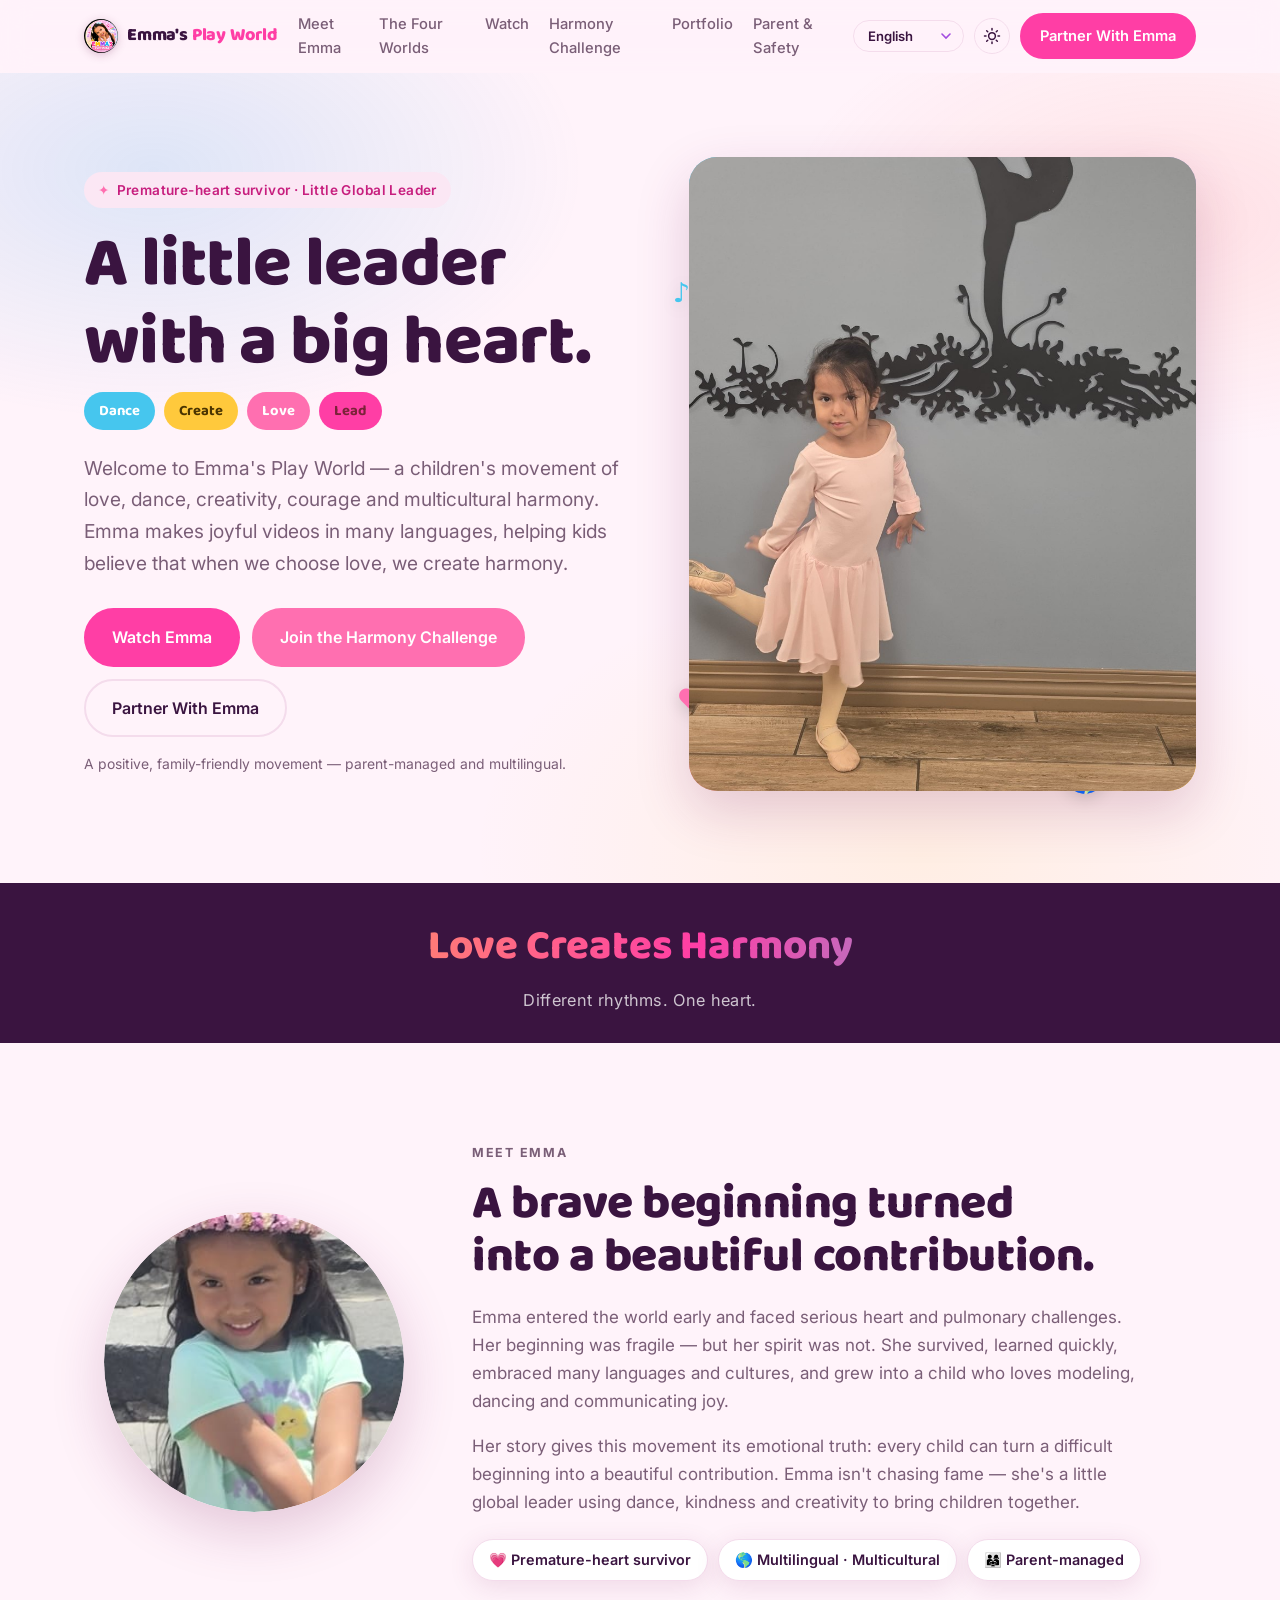
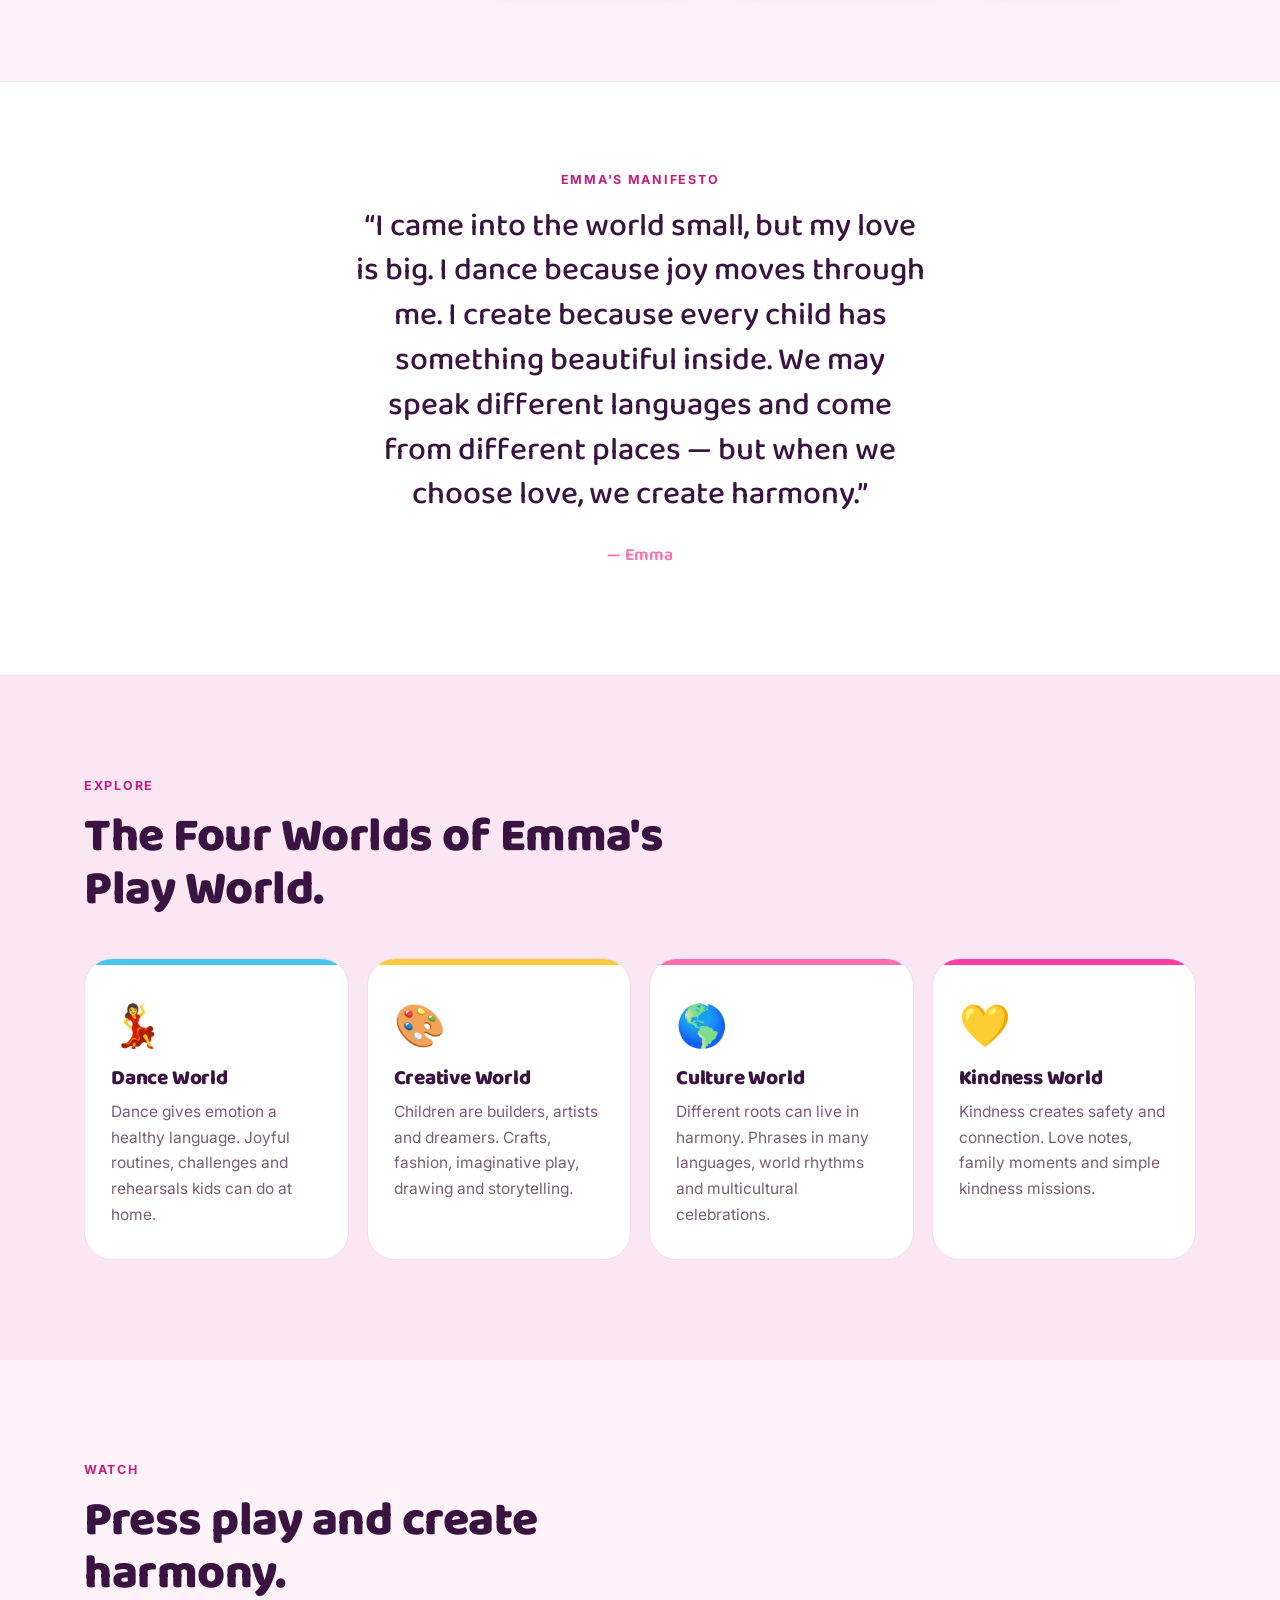
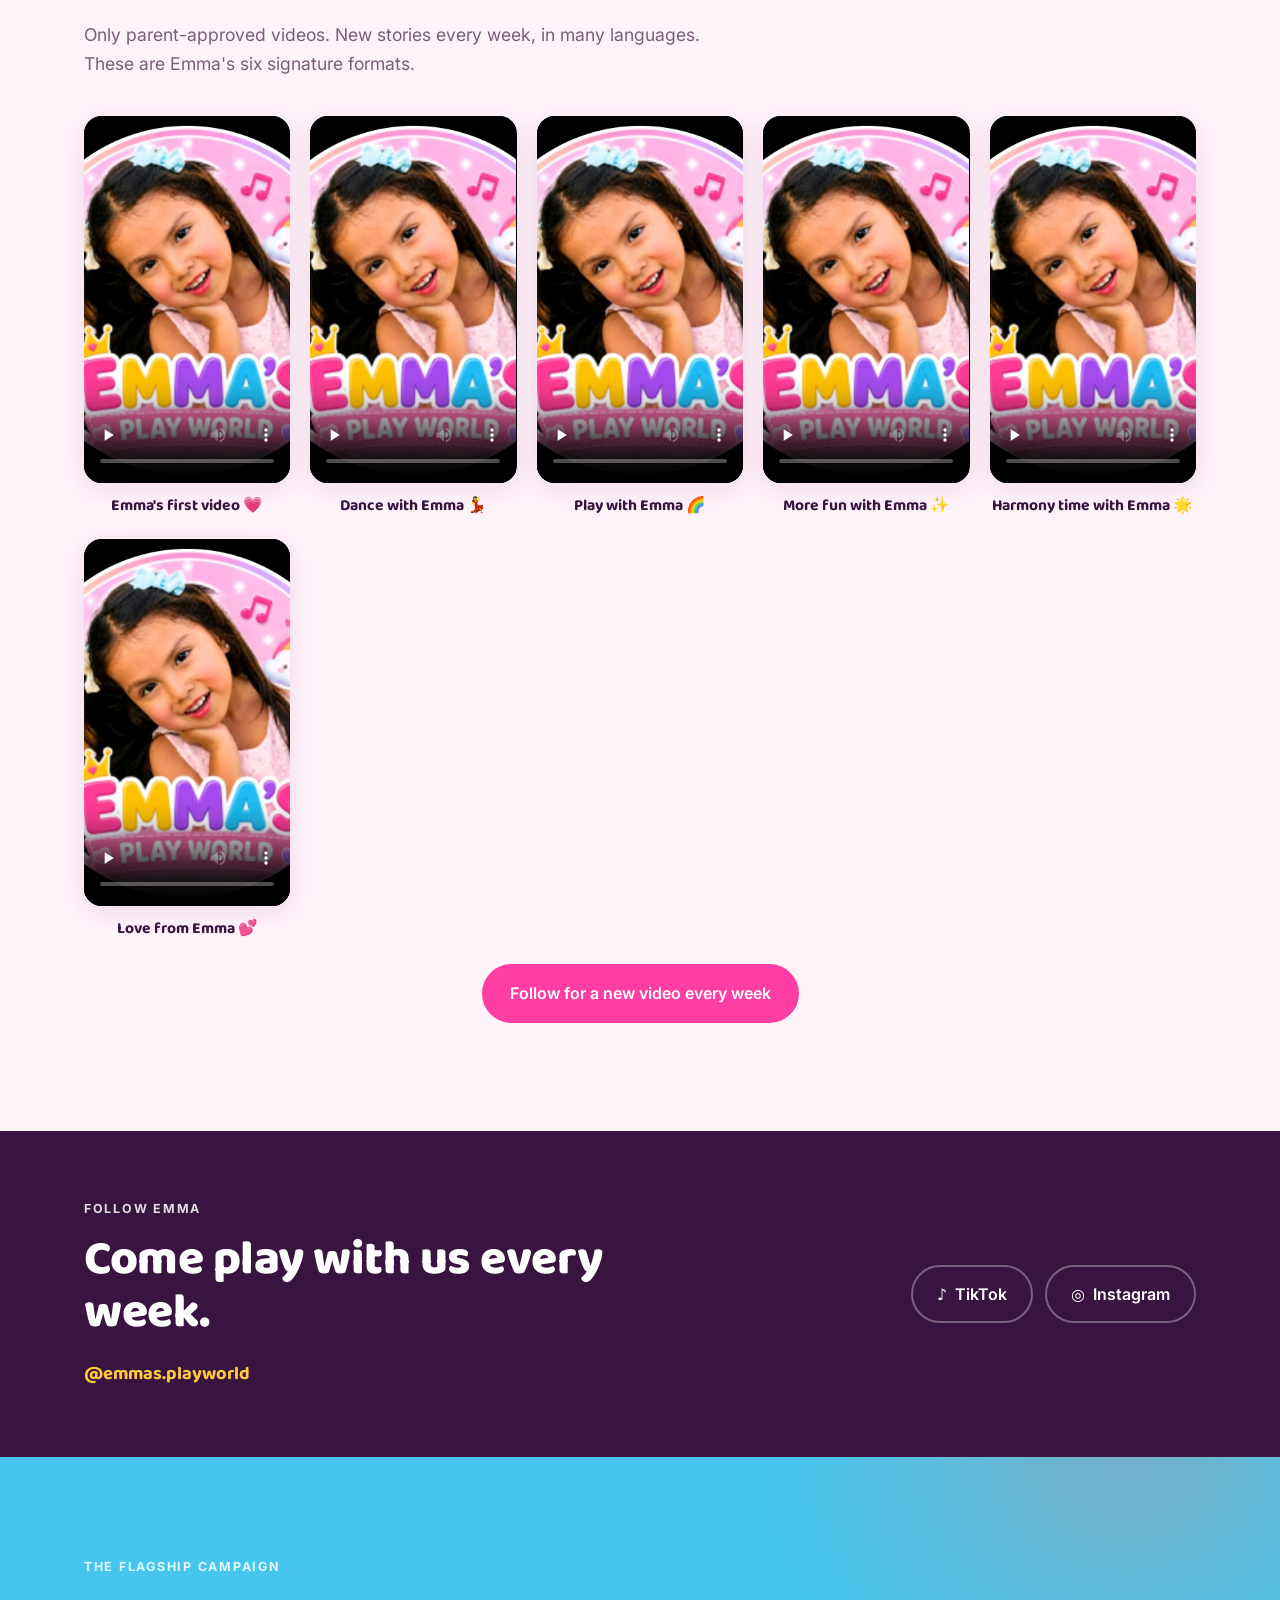
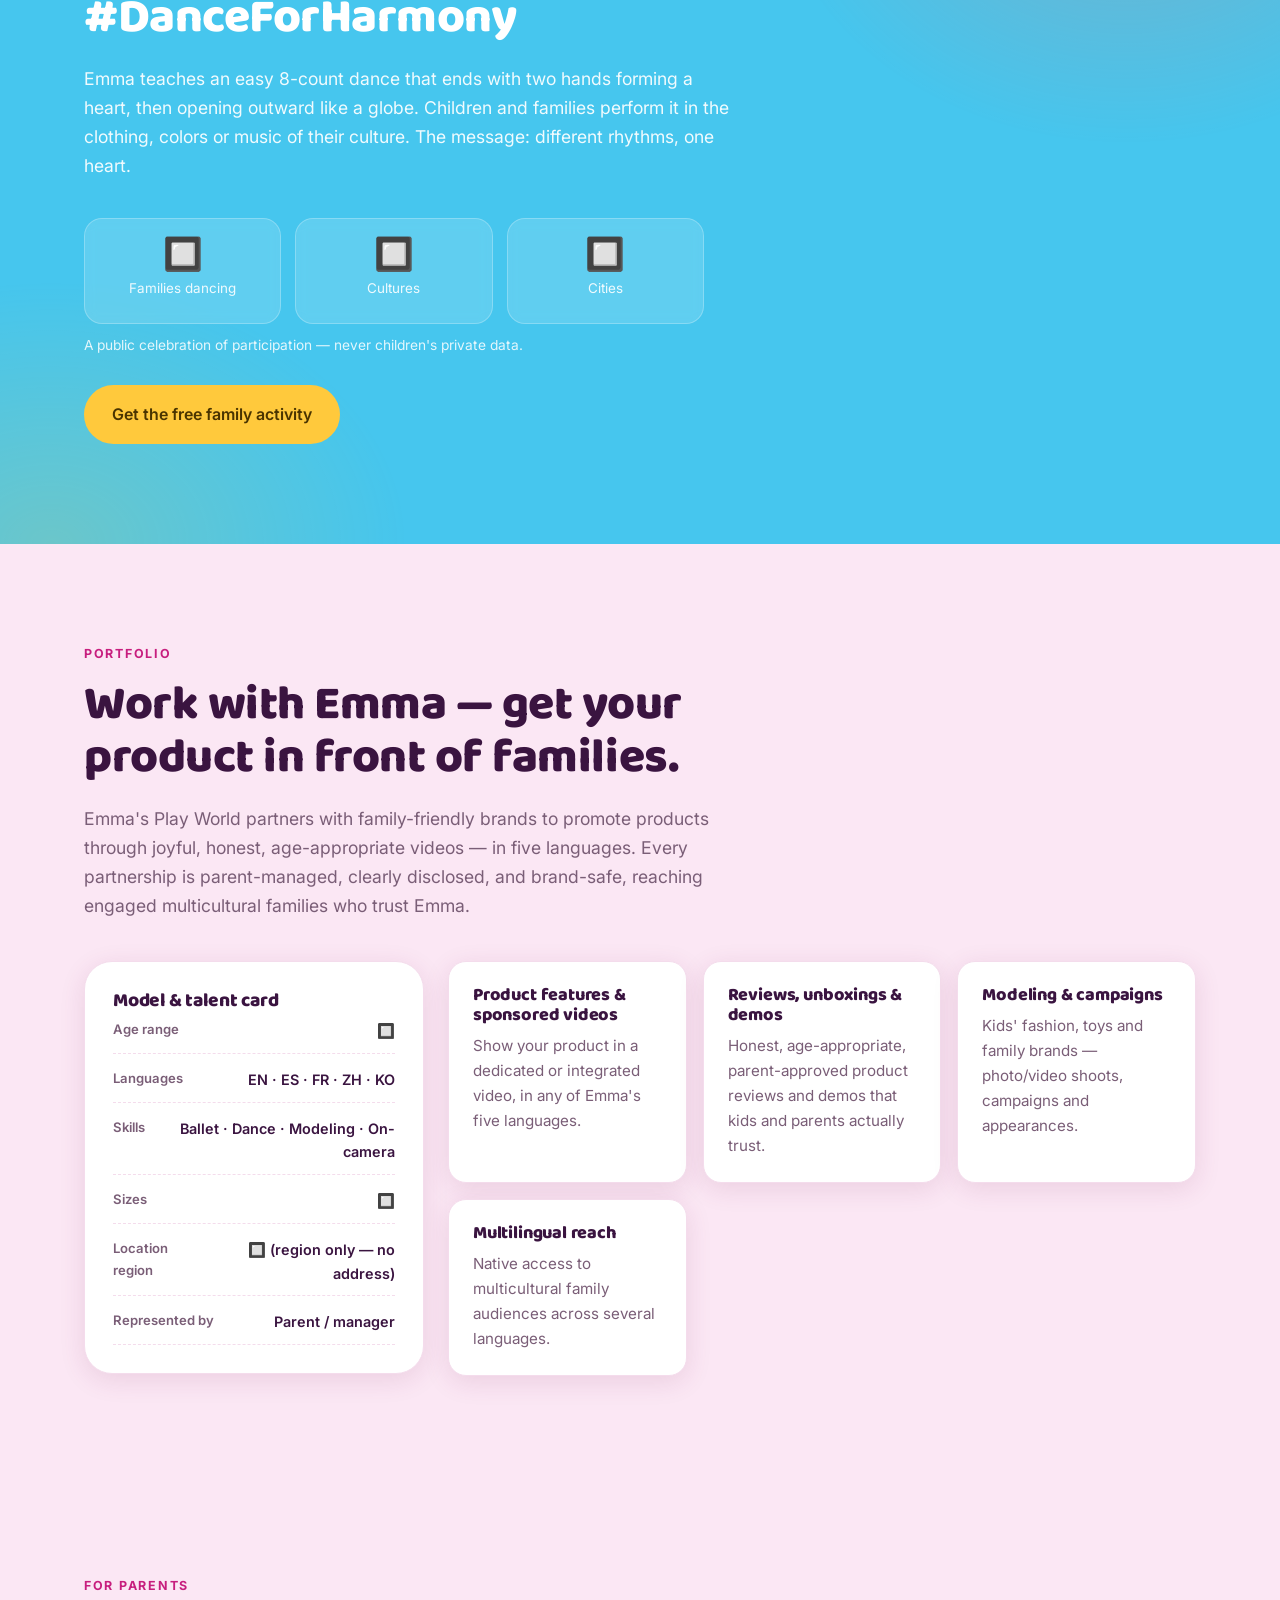
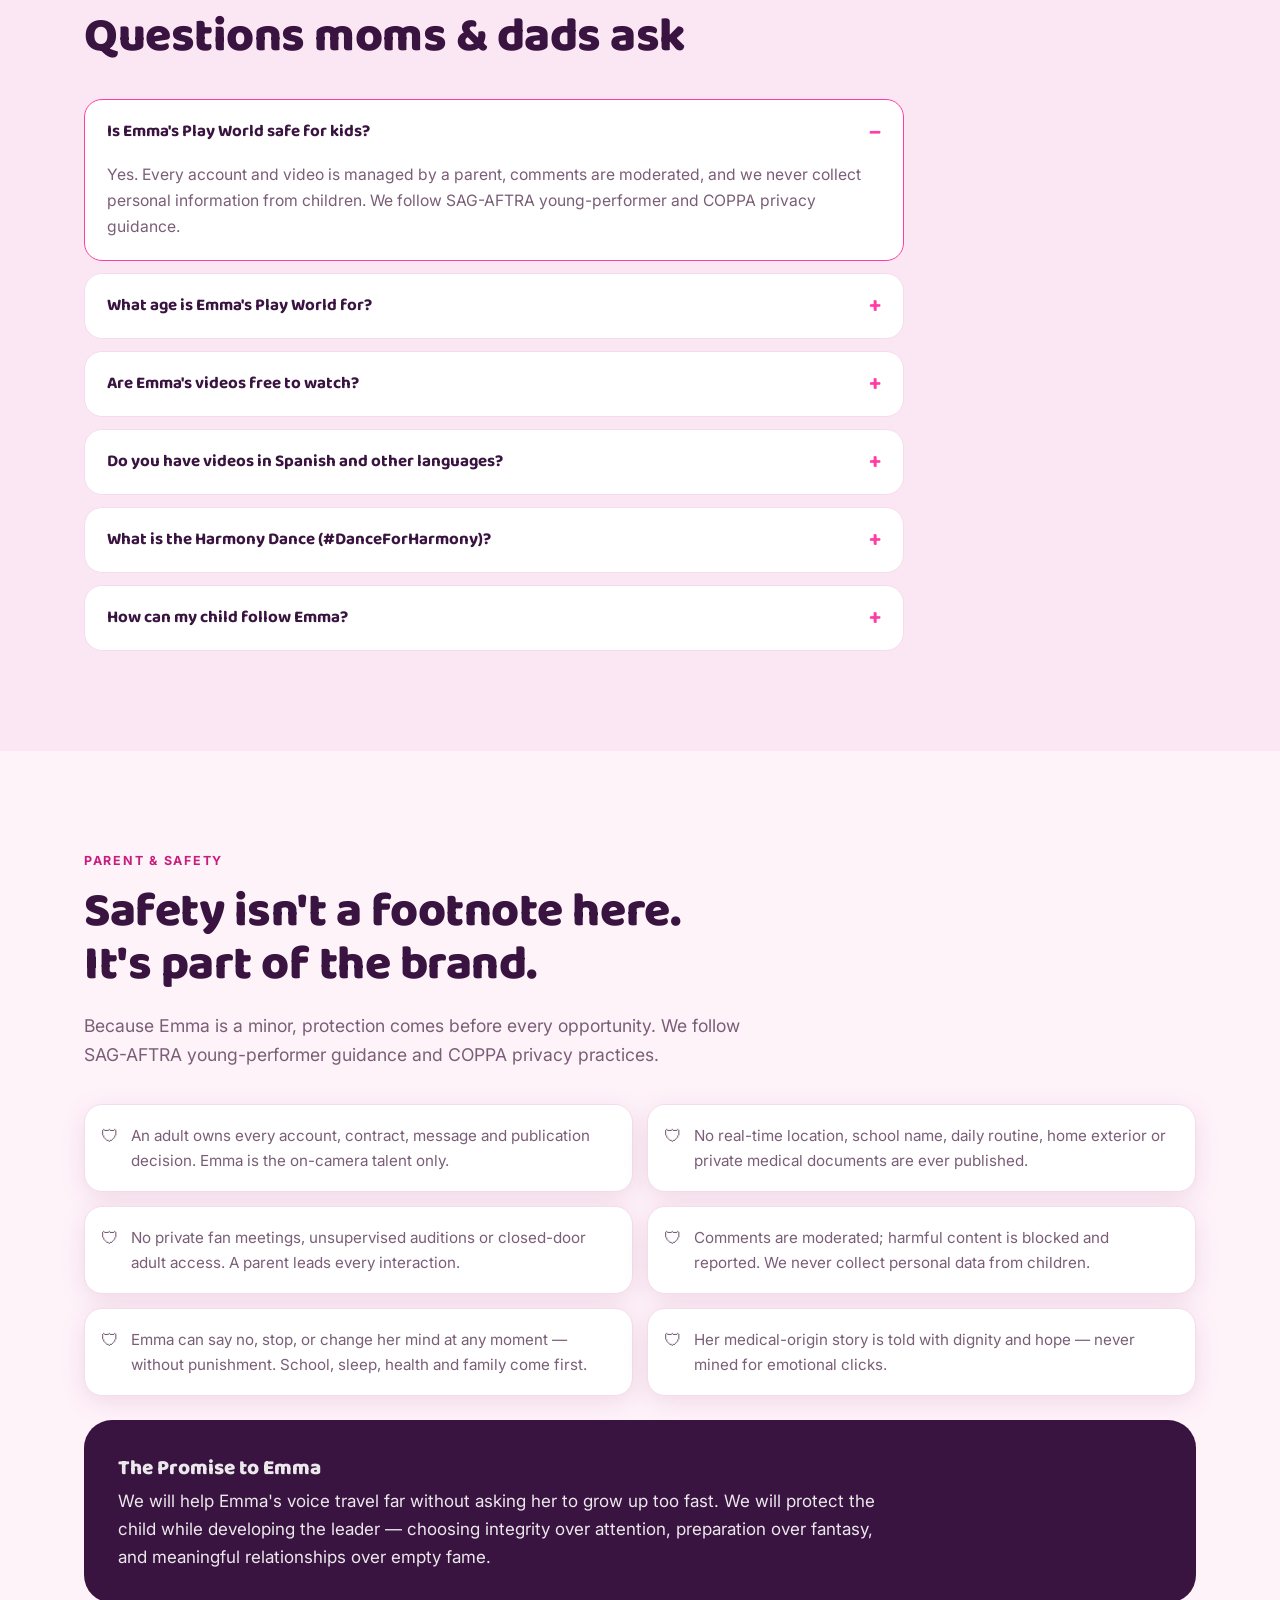
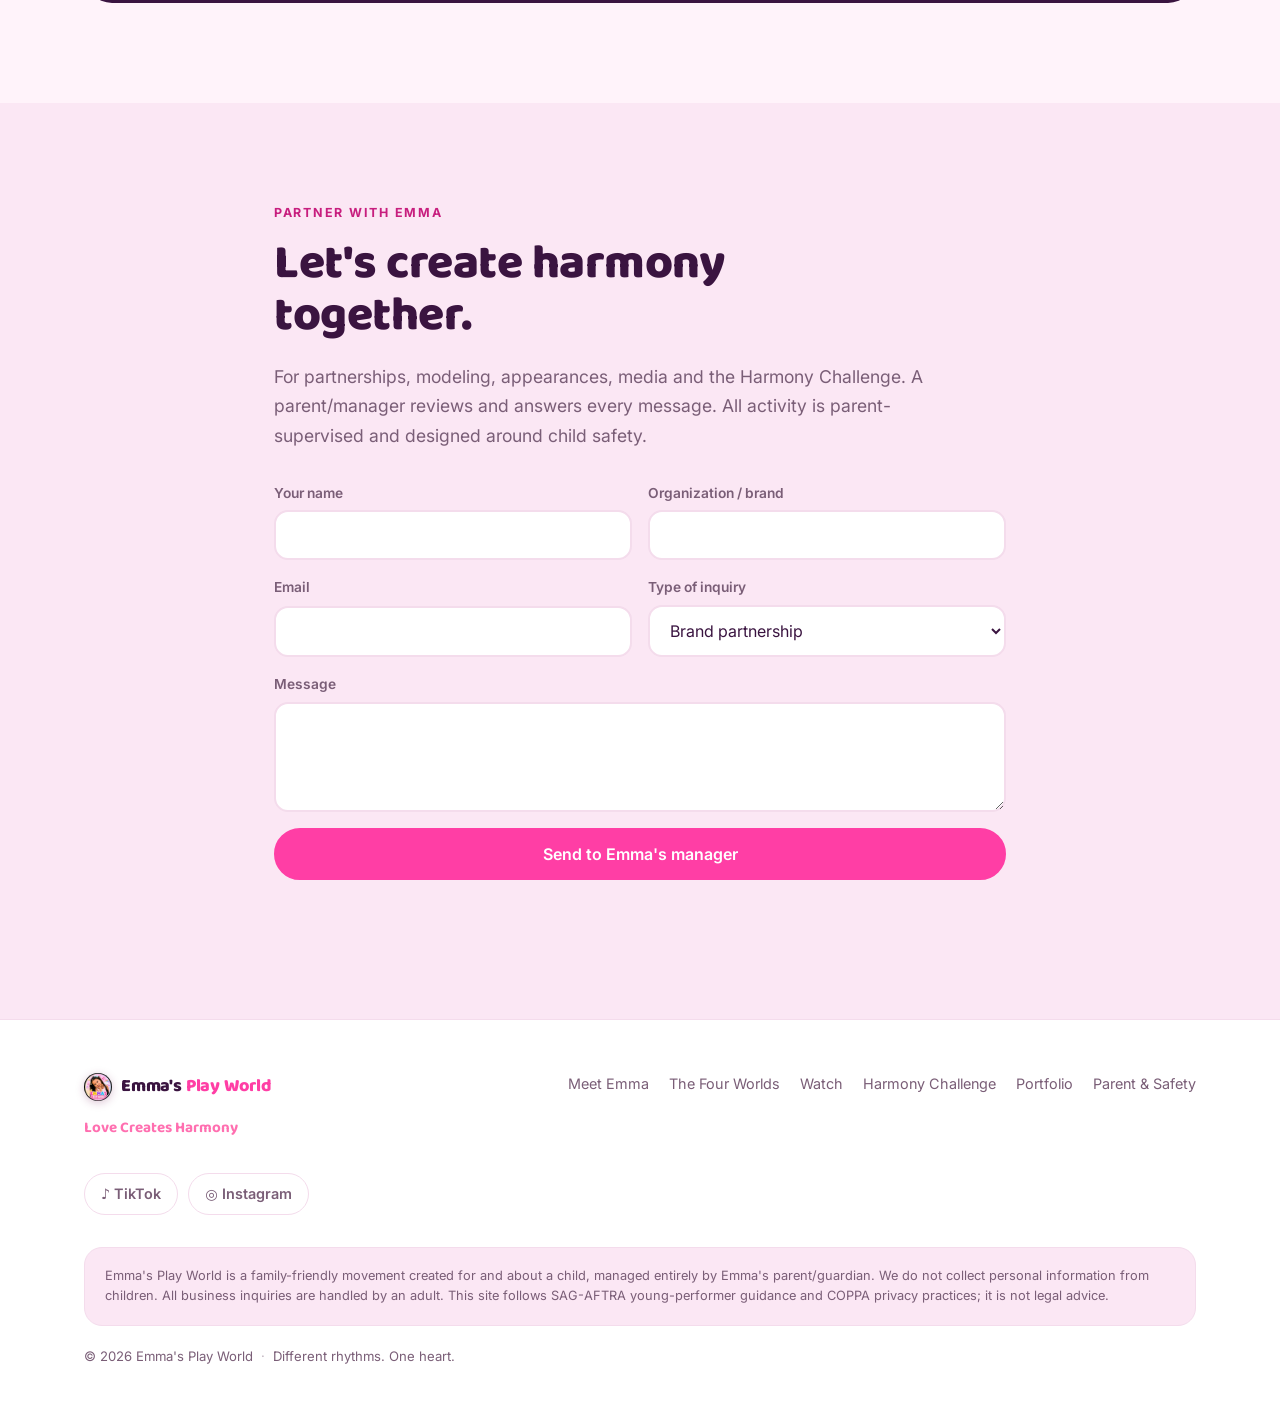
==== index.html @ 405274e0 "SEO/social: give each language page its own og:locale; fix og:image metadata Every page declared og:" ====
<!DOCTYPE html>
<html lang="en">
<head>
<meta charset="utf-8">
<meta name="viewport" content="width=device-width, initial-scale=1">

<title>Emma's Play World — Love Creates Harmony</title>
<meta name="description" content="Free, safe dance &amp; kindness videos for kids ages 4–12 — and the moms who love them. Emma's Play World: bilingual, in 5 languages. Different rhythms, one heart.">
<meta name="keywords" content="kids videos for moms, safe videos for kids, free kids dance videos, videos for kids, bilingual kids content, kids dance, dance for kids, family friendly kids videos, videos para niños, niños bailando, multicultural kids, activities for kids, kids ballet, ballet for kids, little ballerina, Emma's Play World, Dance For Harmony">
<meta name="author" content="Emma's Play World">
<meta name="robots" content="index, follow, max-image-preview:large">

<link rel="canonical" href="https://www.emmasplayworld.com/">
<link rel="alternate" hreflang="en" href="https://www.emmasplayworld.com/">
<link rel="alternate" hreflang="es" href="https://www.emmasplayworld.com/es/">
<link rel="alternate" hreflang="zh" href="https://www.emmasplayworld.com/zh/">
<link rel="alternate" hreflang="ko" href="https://www.emmasplayworld.com/ko/">
<link rel="alternate" hreflang="fr" href="https://www.emmasplayworld.com/fr/">
<link rel="alternate" hreflang="pt" href="https://www.emmasplayworld.com/pt/">
<link rel="alternate" hreflang="en-US" href="https://www.emmasplayworld.com/">
<link rel="alternate" hreflang="en-GB" href="https://www.emmasplayworld.com/">
<link rel="alternate" hreflang="es-US" href="https://www.emmasplayworld.com/es/">
<link rel="alternate" hreflang="es-ES" href="https://www.emmasplayworld.com/es/">
<link rel="alternate" hreflang="fr-FR" href="https://www.emmasplayworld.com/fr/">
<!-- LATAM: Mexico + Central America -->
<link rel="alternate" hreflang="es-MX" href="https://www.emmasplayworld.com/es/">
<link rel="alternate" hreflang="es-GT" href="https://www.emmasplayworld.com/es/">
<link rel="alternate" hreflang="es-HN" href="https://www.emmasplayworld.com/es/">
<link rel="alternate" hreflang="es-SV" href="https://www.emmasplayworld.com/es/">
<link rel="alternate" hreflang="es-NI" href="https://www.emmasplayworld.com/es/">
<link rel="alternate" hreflang="es-CR" href="https://www.emmasplayworld.com/es/">
<link rel="alternate" hreflang="es-PA" href="https://www.emmasplayworld.com/es/">
<!-- LATAM: Caribbean -->
<link rel="alternate" hreflang="es-CU" href="https://www.emmasplayworld.com/es/">
<link rel="alternate" hreflang="es-DO" href="https://www.emmasplayworld.com/es/">
<link rel="alternate" hreflang="es-PR" href="https://www.emmasplayworld.com/es/">
<!-- LATAM: South America -->
<link rel="alternate" hreflang="es-CO" href="https://www.emmasplayworld.com/es/">
<link rel="alternate" hreflang="es-VE" href="https://www.emmasplayworld.com/es/">
<link rel="alternate" hreflang="es-EC" href="https://www.emmasplayworld.com/es/">
<link rel="alternate" hreflang="es-PE" href="https://www.emmasplayworld.com/es/">
<link rel="alternate" hreflang="es-BO" href="https://www.emmasplayworld.com/es/">
<link rel="alternate" hreflang="es-PY" href="https://www.emmasplayworld.com/es/">
<link rel="alternate" hreflang="es-CL" href="https://www.emmasplayworld.com/es/">
<link rel="alternate" hreflang="es-AR" href="https://www.emmasplayworld.com/es/">
<link rel="alternate" hreflang="es-UY" href="https://www.emmasplayworld.com/es/">
<!-- Brazil -->
<link rel="alternate" hreflang="pt-BR" href="https://www.emmasplayworld.com/pt/">
<link rel="alternate" hreflang="x-default" href="https://www.emmasplayworld.com/">

<meta property="og:type" content="website">
<meta property="og:site_name" content="Emma's Play World">
<meta property="og:title" content="Emma's Play World — Love Creates Harmony">
<meta property="og:description" content="A little leader with a big heart. Dance. Create. Love. Lead. Join the Harmony Challenge — different rhythms, one heart.">
<meta property="og:url" content="https://www.emmasplayworld.com/">
<meta property="og:image" content="https://www.emmasplayworld.com/images/logo.jpg">
<meta property="og:image:type" content="image/jpeg">
<meta property="og:image:width" content="1079">
<meta property="og:image:height" content="1048">
<meta property="og:image:alt" content="Emma's Play World — logo">
<meta property="og:locale" content="en_US">
<meta property="og:locale:alternate" content="es_ES">
<meta property="og:locale:alternate" content="fr_FR">
<meta property="og:locale:alternate" content="zh_CN">
<meta property="og:locale:alternate" content="ko_KR">
<meta property="og:locale:alternate" content="pt_BR">

<meta name="twitter:card" content="summary_large_image">
<meta name="twitter:title" content="Emma's Play World — Love Creates Harmony">
<meta name="twitter:description" content="A little leader with a big heart. Dance. Create. Love. Lead. #DanceForHarmony">
<meta name="twitter:image" content="https://www.emmasplayworld.com/images/logo.jpg">
<meta name="twitter:image:alt" content="Emma's Play World — logo">

<meta name="theme-color" content="#FF3EA5">

<!-- favicons: real logo.jpg + SVG star fallback -->
<link rel="icon" type="image/svg+xml" href="data:image/svg+xml,%3Csvg xmlns='http://www.w3.org/2000/svg' viewBox='0 0 32 32'%3E%3Cpath d='M16 2l4 9 10 .8-7.6 6.4 2.4 9.8L16 22.6 7.2 28l2.4-9.8L2 11.8 12 11z' fill='%23FF3EA5'/%3E%3C/svg%3E">
<link rel="icon" href="images/logo.jpg" sizes="any">
<link rel="apple-touch-icon" href="images/logo.jpg">
<link rel="manifest" href="manifest.webmanifest">

<link rel="preconnect" href="https://fonts.googleapis.com">
<link rel="preconnect" href="https://fonts.gstatic.com" crossorigin>
<link href="https://fonts.googleapis.com/css2?family=Baloo+2:wght@500;700;800&family=Inter:wght@400;500;600&display=swap" rel="stylesheet">

<link rel="stylesheet" href="styles.css">

<!-- ── Schema.org (Person + WebSite). Parent-managed brand for a minor:
     deliberately NO birthDate, home address, or school. -->
<script type="application/ld+json">
{
  "@context": "https://schema.org",
  "@graph": [
    {
      "@type": "WebSite",
      "@id": "https://www.emmasplayworld.com/#website",
      "url": "https://www.emmasplayworld.com/",
      "name": "Emma's Play World",
      "inLanguage": ["en", "es", "fr", "zh", "ko"],
      "description": "A parent-managed children's movement — dance, creativity and kindness across cultures. Love Creates Harmony.",
      "publisher": { "@id": "https://www.emmasplayworld.com/#person" }
    },
    {
      "@type": "Person",
      "@id": "https://www.emmasplayworld.com/#person",
      "name": "Emma",
      "alternateName": "Emma's Play World",
      "jobTitle": "Children's Performer, Dancer & Model",
      "description": "A young multilingual performer and premature-heart survivor — a multicultural 'little global leader' who uses dance, modeling, play and kindness to help children believe that love and creation bring harmony. Content is parent-managed and family-friendly.",
      "knowsLanguage": ["en", "es", "fr", "zh", "ko"],
      "url": "https://www.emmasplayworld.com/",
      "mainEntityOfPage": "https://www.emmasplayworld.com/",
      "sameAs": [
        "https://www.tiktok.com/@emmaspayworld",
        "https://www.instagram.com/emmas.playworld"
      ]
    }
  ]
}
</script>
<!-- VideoObject structured data → eligible for Google Video results worldwide. -->
<script type="application/ld+json">
{
  "@context": "https://schema.org",
  "@graph": [
    { "@type": "VideoObject", "name": "Emma's first video", "description": "Meet Emma and her multilingual kids' movement — dance, creativity and kindness. Different rhythms, one heart. #DanceForHarmony", "thumbnailUrl": "https://www.emmasplayworld.com/images/logo.jpg", "uploadDate": "2026-07-24", "contentUrl": "https://www.emmasplayworld.com/media/emma-1.mp4", "duration": "PT32S", "isFamilyFriendly": true, "inLanguage": ["en","es","fr","zh","ko"] },
    { "@type": "VideoObject", "name": "Dance with Emma", "description": "Learn Emma's Harmony Dance and try it with your own culture's music. Kids dance for harmony in five languages. #DanceForHarmony", "thumbnailUrl": "https://www.emmasplayworld.com/images/logo.jpg", "uploadDate": "2026-07-24", "contentUrl": "https://www.emmasplayworld.com/media/emma-2.mp4", "duration": "PT18S", "isFamilyFriendly": true, "inLanguage": ["en","es","fr","zh","ko"] },
    { "@type": "VideoObject", "name": "Play with Emma", "description": "Play, create and smile with Emma — wholesome, family-friendly kids' fun in five languages. Love creates harmony. #DanceForHarmony", "thumbnailUrl": "https://www.emmasplayworld.com/images/logo.jpg", "uploadDate": "2026-07-24", "contentUrl": "https://www.emmasplayworld.com/media/emma-3.mp4", "duration": "PT37S", "isFamilyFriendly": true, "inLanguage": ["en","es","fr","zh","ko"] },
    { "@type": "VideoObject", "name": "More fun with Emma", "description": "More dance, creativity and kindness with Emma, a little global leader bringing kids together across cultures. #DanceForHarmony", "thumbnailUrl": "https://www.emmasplayworld.com/images/logo.jpg", "uploadDate": "2026-07-24", "contentUrl": "https://www.emmasplayworld.com/media/emma-4.mp4", "duration": "PT47S", "isFamilyFriendly": true, "inLanguage": ["en","es","fr","zh","ko"] },
    { "@type": "VideoObject", "name": "Harmony time with Emma", "description": "Harmony time with Emma — bilingual, multicultural kids' content built on love and kindness. Different rhythms, one heart. #DanceForHarmony", "thumbnailUrl": "https://www.emmasplayworld.com/images/logo.jpg", "uploadDate": "2026-07-24", "contentUrl": "https://www.emmasplayworld.com/media/emma-5.mp4", "duration": "PT59S", "isFamilyFriendly": true, "inLanguage": ["en","es","fr","zh","ko"] },
    { "@type": "VideoObject", "name": "Love from Emma", "description": "A little leader with a big heart. Love, dance and kindness for kids and families, in five languages. #DanceForHarmony", "thumbnailUrl": "https://www.emmasplayworld.com/images/logo.jpg", "uploadDate": "2026-07-24", "contentUrl": "https://www.emmasplayworld.com/media/emma-6.mp4", "duration": "PT7S", "isFamilyFriendly": true, "inLanguage": ["en","es","fr","zh","ko"] }
  ]
}
</script>

<!-- FAQ structured data (parent questions → eligible for Google FAQ rich results). English root only; stripped from /xx/ pages. -->
<script type="application/ld+json" id="faq-schema">
{
  "@context": "https://schema.org",
  "@type": "FAQPage",
  "mainEntity": [
    { "@type": "Question", "name": "Is Emma's Play World safe for kids?", "acceptedAnswer": { "@type": "Answer", "text": "Yes. Every account and video is managed by a parent, comments are moderated, and we never collect personal information from children. We follow SAG-AFTRA young-performer and COPPA privacy guidance." } },
    { "@type": "Question", "name": "What age is Emma's Play World for?", "acceptedAnswer": { "@type": "Answer", "text": "It is made for children ages 4-12 and the parents who watch with them - wholesome dance, creativity and kindness the whole family can enjoy." } },
    { "@type": "Question", "name": "Are Emma's videos free to watch?", "acceptedAnswer": { "@type": "Answer", "text": "Yes - all of Emma's videos are free and family-friendly. Watch them right here, or follow along on TikTok and Instagram." } },
    { "@type": "Question", "name": "Do you have videos in Spanish and other languages?", "acceptedAnswer": { "@type": "Answer", "text": "Yes! Emma creates in five languages - English, Spanish, French, Chinese and Korean - so bilingual and multicultural families feel right at home." } },
    { "@type": "Question", "name": "What is the Harmony Dance (#DanceForHarmony)?", "acceptedAnswer": { "@type": "Answer", "text": "It is Emma's easy 8-count dance that ends with two hands forming a heart, then opening like a globe. Families dance it in their own culture's music - different rhythms, one heart." } },
    { "@type": "Question", "name": "How can my child follow Emma?", "acceptedAnswer": { "@type": "Answer", "text": "Follow Emma's parent-managed channels on TikTok (@emmaspayworld) and Instagram (@emmas.playworld) for a new video every week." } }
  ]
}
</script>
</head>
<body>

<a class="skip-link" href="#main" data-en="Skip to content" data-pt="Pular para o conteúdo" data-es="Saltar al contenido" data-zh="跳到内容" data-ko="본문으로 건너뛰기" data-fr="Aller au contenu">Skip to content</a>

<!-- ─────────────────────────  NAV  ───────────────────────── -->
<header class="nav" id="nav">
  <div class="wrap nav__inner">
    <a class="brand" href="#top" aria-label="Emma's Play World home">
      <span class="brand__mark" aria-hidden="true">
        <img class="brand__logo" src="images/logo.jpg" alt="" onerror="this.remove()">
      </span>
      <span class="brand__text">Emma's <em>Play World</em></span>
    </a>

    <nav class="nav__links" aria-label="Main">
      <a href="#about"     data-en="Meet Emma" data-pt="Conheça a Emma"        data-es="Conoce a Emma"        data-zh="认识Emma"     data-ko="엠마 소개" data-fr="Découvrir Emma">Meet Emma</a>
      <a href="#worlds"    data-en="The Four Worlds" data-pt="Os Quatro Mundos"  data-es="Los Cuatro Mundos"    data-zh="四个世界"     data-ko="네 개의 세계" data-fr="Les Quatre Mondes">The Four Worlds</a>
      <a href="#watch"     data-en="Watch" data-pt="Assistir"            data-es="Videos"               data-zh="观看"         data-ko="영상" data-fr="Vidéos">Watch</a>
      <a href="#challenge" data-en="Harmony Challenge" data-pt="Desafio da Harmonia" data-es="Reto Harmony"        data-zh="和谐挑战"     data-ko="하모니 챌린지" data-fr="Défi Harmony">Harmony Challenge</a>
      <a href="#portfolio" data-en="Portfolio" data-pt="Portfólio"        data-es="Portafolio"           data-zh="作品集"       data-ko="포트폴리오" data-fr="Portfolio">Portfolio</a>
      <a href="#safety"    data-en="Parent &amp; Safety" data-pt="Pais &amp; Segurança" data-es="Padres y Seguridad" data-zh="家长与安全"  data-ko="부모 & 안전" data-fr="Parents et Sécurité">Parent &amp; Safety</a>
    </nav>

    <div class="nav__tools">
      <label class="sr-only" for="langSelect" data-en="Language" data-pt="Idioma" data-es="Idioma" data-zh="语言" data-ko="언어" data-fr="Langue">Language</label>
      <select class="langsel" id="langSelect" aria-label="Language">
        <option value="en">English</option>
        <option value="es">Español</option>
        <option value="zh">中文</option>
        <option value="ko">한국어</option>
        <option value="fr">Français</option>
        <option value="pt">Português</option>
      </select>
      <button class="iconbtn" id="themeToggle" type="button" aria-label="Toggle dark mode">
        <svg viewBox="0 0 24 24" width="18" height="18" fill="none" stroke="currentColor" stroke-width="2" stroke-linecap="round">
          <circle cx="12" cy="12" r="4.5"/>
          <path d="M12 2v2M12 20v2M2 12h2M20 12h2M4.9 4.9l1.4 1.4M17.7 17.7l1.4 1.4M19.1 4.9l-1.4 1.4M6.3 17.7l-1.4 1.4"/>
        </svg>
      </button>
      <a class="btn btn--sm btn--primary" href="#partners" data-en="Partner With Emma" data-pt="Seja Parceiro da Emma" data-es="Colabora con Emma" data-zh="与Emma合作" data-ko="엠마와 협업" data-fr="Collaborer avec Emma">Partner With Emma</a>
    </div>
  </div>
</header>

<main id="main">

<!-- ─────────────────────────  HERO  ───────────────────────── -->
<section class="hero" id="top">
  <div class="wrap hero__inner">
    <div class="hero__copy">
      <p class="eyebrow">
        <span class="spark" aria-hidden="true">✦</span>
        <span data-en="Premature-heart survivor · Little Global Leader" data-pt="Sobrevivente de coração prematuro · Pequena Líder Global" data-es="Sobreviviente de corazón prematuro · Pequeña Líder Global" data-zh="早产心脏幸存者 · 小小世界领袖" data-ko="미숙아 심장 생존자 · 작은 글로벌 리더" data-fr="Survivante d'un cœur prématuré · Petite Leader Mondiale">Premature-heart survivor · Little Global Leader</span>
      </p>

      <h1 class="hero__title" data-en="A little leader with a big heart." data-pt="Uma pequena líder com um grande coração." data-es="Una pequeña líder con un gran corazón." data-zh="一个拥有大大爱心的小小领袖。" data-ko="큰 마음을 가진 작은 리더." data-fr="Une petite leader au grand cœur.">A little leader with a big heart.</h1>

      <p class="hero__tags" aria-hidden="true">
        <span class="pill pill--sky"    data-en="Dance" data-pt="Dançar"  data-es="Baila" data-zh="跳舞" data-ko="춤" data-fr="Danse">Dance</span>
        <span class="pill pill--gold"   data-en="Create" data-pt="Criar" data-es="Crea"  data-zh="创作" data-ko="창작" data-fr="Créer">Create</span>
        <span class="pill pill--coral"  data-en="Love" data-pt="Amar"   data-es="Ama"   data-zh="爱"   data-ko="사랑" data-fr="Aimer">Love</span>
        <span class="pill pill--pink"   data-en="Lead" data-pt="Liderar"   data-es="Guía"  data-zh="引领" data-ko="리드" data-fr="Guider">Lead</span>
      </p>

      <p class="hero__sub" data-en="Welcome to Emma's Play World — a children's movement of love, dance, creativity, courage and multicultural harmony. Emma makes joyful videos in many languages, helping kids believe that when we choose love, we create harmony." data-pt="Bem-vindo ao Emma's Play World — um movimento infantil de amor, dança, criatividade, coragem e harmonia multicultural. A Emma cria vídeos alegres em vários idiomas, ajudando as crianças a acreditar que, quando escolhemos o amor, criamos harmonia." data-es="Bienvenido a Emma's Play World — un movimiento infantil de amor, baile, creatividad, valentía y armonía multicultural. Emma hace videos alegres en varios idiomas, ayudando a los niños a creer que cuando elegimos el amor, creamos armonía." data-zh="欢迎来到Emma's Play World——一个充满爱、舞蹈、创意、勇气与多元文化和谐的儿童运动。Emma用多种语言制作快乐的视频，帮助孩子们相信：当我们选择爱，就能创造和谐。" data-ko="엠마의 플레이 월드에 오신 걸 환영해요 — 사랑, 춤, 창의력, 용기, 그리고 다문화 하모니의 어린이 무브먼트예요. 엠마는 여러 언어로 즐거운 영상을 만들며, 사랑을 선택하면 하모니를 만들 수 있다는 걸 아이들에게 알려줘요." data-fr="Bienvenue dans Emma's Play World — un mouvement d'enfants fait d'amour, de danse, de créativité, de courage et d'harmonie multiculturelle. Emma crée des vidéos joyeuses en plusieurs langues, pour aider les enfants à croire que lorsqu'on choisit l'amour, on crée l'harmonie.">Welcome to Emma's Play World — a children's movement of love, dance, creativity, courage and multicultural harmony. Emma makes joyful videos in many languages, helping kids believe that when we choose love, we create harmony.</p>

      <div class="hero__cta">
        <a class="btn btn--primary" href="#watch" data-en="Watch Emma" data-pt="Assista à Emma" data-es="Ver a Emma" data-zh="观看Emma" data-ko="엠마 보기" data-fr="Regarder Emma">Watch Emma</a>
        <a class="btn btn--coral" href="#challenge" data-en="Join the Harmony Challenge" data-pt="Participe do Desafio da Harmonia" data-es="Únete al Reto Harmony" data-zh="加入和谐挑战" data-ko="하모니 챌린지 참여" data-fr="Rejoindre le Défi Harmony">Join the Harmony Challenge</a>
        <a class="btn btn--ghost" href="#partners" data-en="Partner With Emma" data-pt="Seja Parceiro da Emma" data-es="Colabora con Emma" data-zh="与Emma合作" data-ko="엠마와 협업" data-fr="Collaborer avec Emma">Partner With Emma</a>
      </div>

      <p class="hero__note" data-en="A positive, family-friendly movement — parent-managed and multilingual." data-pt="Um movimento positivo e familiar — administrado pelos pais e multilíngue." data-es="Un movimiento positivo y familiar — administrado por los padres y multilingüe." data-zh="积极、适合全家的运动——由家长管理，支持多种语言。" data-ko="긍정적이고 가족 친화적인 무브먼트 — 부모가 관리하고 여러 언어를 지원해요." data-fr="Un mouvement positif et familial — géré par les parents et multilingue.">A positive, family-friendly movement — parent-managed and multilingual.</p>
    </div>

    <div class="hero__art">
      <div class="hero__photo">
        <!-- Emma's first ballet class 🩰 -->
        <img class="ph-img" src="images/emma-ballet.jpg" alt="Emma in a pink ballet leotard pointing her toe, in front of a ballerina tree mural" onerror="this.remove()">
        <div class="hero__photo-inner">
          <span class="hero__photo-play" aria-hidden="true">▶</span>
          <span data-en="Emma 🩰" data-pt="Emma 🩰" data-es="Emma 🩰" data-zh="Emma 🩰" data-ko="Emma 🩰" data-fr="Emma 🩰">Emma 🩰</span>
        </div>
      </div>
      <span class="float float--star" aria-hidden="true">★</span>
      <span class="float float--heart" aria-hidden="true">♥</span>
      <span class="float float--globe" aria-hidden="true">🌎</span>
      <span class="float float--note" aria-hidden="true">♪</span>
    </div>
  </div>
</section>

<!-- ─────────────────────────  MOVEMENT BANNER  ───────────────────────── -->
<section class="band" aria-label="Movement phrase">
  <div class="wrap band__inner">
    <p class="band__phrase" data-en="Love Creates Harmony" data-pt="O Amor Cria Harmonia" data-es="El Amor Crea Armonía" data-zh="爱创造和谐" data-ko="사랑은 하모니를 만들어요" data-fr="L'Amour Crée l'Harmonie">Love Creates Harmony</p>
    <p class="band__sub" data-en="Different rhythms. One heart." data-pt="Ritmos diferentes. Um só coração." data-es="Diferentes ritmos. Un solo corazón." data-zh="不同的节奏，同一颗心。" data-ko="서로 다른 리듬, 하나의 마음." data-fr="Des rythmes différents. Un seul cœur.">Different rhythms. One heart.</p>
  </div>
</section>

<!-- ─────────────────────────  MEET EMMA  ───────────────────────── -->
<section class="section" id="about">
  <div class="wrap about">
    <div class="about__photo">
      <div class="about__ph about__ph--round">
        <img class="ph-img" src="images/emma-hero.jpg" alt="Emma smiling, wearing a flower crown" loading="lazy" decoding="async" onerror="this.remove()" style="object-position:center 28%">
        <span>Emma's Play World</span>
      </div>
    </div>
    <div class="about__copy">
      <p class="kicker" data-en="Meet Emma" data-pt="Conheça a Emma" data-es="Conoce a Emma" data-zh="认识Emma" data-ko="엠마 소개" data-fr="Découvrir Emma">Meet Emma</p>
      <h2 class="h2" data-en="A brave beginning turned into a beautiful contribution." data-pt="Um começo corajoso transformado em uma bela contribuição." data-es="Un comienzo valiente convertido en una hermosa contribución." data-zh="勇敢的开始，化作美丽的贡献。" data-ko="용감한 시작이 아름다운 기여로." data-fr="Un début courageux devenu une belle contribution.">A brave beginning turned into a beautiful contribution.</h2>
      <p data-en="Emma entered the world early and faced serious heart and pulmonary challenges. Her beginning was fragile — but her spirit was not. She survived, learned quickly, embraced many languages and cultures, and grew into a child who loves modeling, dancing and communicating joy." data-pt="A Emma chegou ao mundo muito cedo e enfrentou sérios desafios cardíacos e pulmonares. Seu começo foi frágil — mas seu espírito não. Ela sobreviveu, aprendeu rápido, abraçou muitos idiomas e culturas, e se tornou uma criança que ama modelar, dançar e transmitir alegria." data-es="Emma llegó al mundo muy temprano y enfrentó serios desafíos de corazón y pulmones. Su comienzo fue frágil — pero su espíritu no. Sobrevivió, aprendió rápido, abrazó muchos idiomas y culturas, y se convirtió en una niña que ama modelar, bailar y transmitir alegría." data-zh="Emma很早就来到这个世界，面临严重的心脏和肺部挑战。她的起点很脆弱——但她的精神并不脆弱。她活了下来，学得很快，拥抱了多种语言和文化，成长为一个热爱模特、舞蹈和传递快乐的孩子。" data-ko="엠마는 세상에 아주 일찍 태어나 심각한 심장과 폐 문제를 겪었어요. 시작은 연약했지만, 그 정신만은 그렇지 않았죠. 엠마는 살아남았고, 빠르게 배우며 여러 언어와 문화를 품고, 모델과 춤, 그리고 기쁨을 전하는 걸 사랑하는 아이로 자랐어요." data-fr="Emma est arrivée au monde très tôt et a affronté de graves problèmes cardiaques et pulmonaires. Son début fut fragile — mais pas son esprit. Elle a survécu, appris vite, embrassé de nombreuses langues et cultures, et est devenue une enfant qui adore le mannequinat, la danse et transmettre la joie.">Emma entered the world early and faced serious heart and pulmonary challenges. Her beginning was fragile — but her spirit was not. She survived, learned quickly, embraced many languages and cultures, and grew into a child who loves modeling, dancing and communicating joy.</p>
      <p data-en="Her story gives this movement its emotional truth: every child can turn a difficult beginning into a beautiful contribution. Emma isn't chasing fame — she's a little global leader using dance, kindness and creativity to bring children together." data-pt="A história dela dá a este movimento sua verdade emocional: toda criança pode transformar um começo difícil em uma bela contribuição. A Emma não busca fama — é uma pequena líder global que usa a dança, a bondade e a criatividade para unir as crianças." data-es="Su historia le da a este movimiento su verdad emocional: todo niño puede convertir un comienzo difícil en una hermosa contribución. Emma no busca fama — es una pequeña líder global que usa el baile, la bondad y la creatividad para unir a los niños." data-zh="她的故事赋予这场运动情感上的真谛：每个孩子都能把艰难的开始变成美丽的贡献。Emma并不追逐名气——她是一位小小的世界领袖，用舞蹈、善良和创意把孩子们连结在一起。" data-ko="엠마의 이야기는 이 무브먼트에 감정적 진실을 줘요: 모든 아이는 힘든 시작을 아름다운 기여로 바꿀 수 있어요. 엠마는 명성을 좇지 않아요 — 춤과 친절, 창의력으로 아이들을 하나로 모으는 작은 글로벌 리더예요." data-fr="Son histoire donne à ce mouvement sa vérité émotionnelle : chaque enfant peut transformer un début difficile en une belle contribution. Emma ne court pas après la célébrité — c'est une petite leader mondiale qui utilise la danse, la gentillesse et la créativité pour rassembler les enfants.">Her story gives this movement its emotional truth: every child can turn a difficult beginning into a beautiful contribution. Emma isn't chasing fame — she's a little global leader using dance, kindness and creativity to bring children together.</p>
      <ul class="badges">
        <li class="badge" data-en="💗 Premature-heart survivor" data-pt="💗 Sobrevivente de coração prematuro" data-es="💗 Sobreviviente de corazón prematuro" data-zh="💗 早产心脏幸存者" data-ko="💗 미숙아 심장 생존자" data-fr="💗 Survivante d'un cœur prématuré">💗 Premature-heart survivor</li>
        <li class="badge" data-en="🌎 Multilingual · Multicultural" data-pt="🌎 Multilíngue · Multicultural" data-es="🌎 Multilingüe · Multicultural" data-zh="🌎 多语 · 多元文化" data-ko="🌎 다국어 · 다문화" data-fr="🌎 Multilingue · Multiculturelle">🌎 Multilingual · Multicultural</li>
        <li class="badge" data-en="👨‍👩‍👧 Parent-managed" data-pt="👨‍👩‍👧 Administrado pelos pais" data-es="👨‍👩‍👧 Administrado por padres" data-zh="👨‍👩‍👧 家长管理" data-ko="👨‍👩‍👧 부모 관리" data-fr="👨‍👩‍👧 Gérée par les parents">👨‍👩‍👧 Parent-managed</li>
      </ul>
    </div>
  </div>
</section>

<!-- ─────────────────────────  MANIFESTO  ───────────────────────── -->
<section class="manifesto" id="manifesto">
  <div class="wrap">
    <p class="kicker kicker--center" data-en="Emma's manifesto" data-pt="O manifesto da Emma" data-es="El manifiesto de Emma" data-zh="Emma的宣言" data-ko="엠마의 선언" data-fr="Le manifeste d'Emma">Emma's manifesto</p>
    <blockquote class="manifesto__quote" data-en="&ldquo;I came into the world small, but my love is big. I dance because joy moves through me. I create because every child has something beautiful inside. We may speak different languages and come from different places — but when we choose love, we create harmony.&rdquo;" data-pt="&ldquo;Cheguei ao mundo pequena, mas o meu amor é grande. Eu danço porque a alegria passa por mim. Eu crio porque toda criança tem algo lindo por dentro. Podemos falar idiomas diferentes e vir de lugares diferentes — mas quando escolhemos o amor, criamos harmonia.&rdquo;" data-es="&ldquo;Llegué al mundo pequeña, pero mi amor es grande. Bailo porque la alegría se mueve a través de mí. Creo porque cada niño tiene algo hermoso por dentro. Podemos hablar diferentes idiomas y venir de lugares distintos — pero cuando elegimos el amor, creamos armonía.&rdquo;" data-zh="「我来到这个世界时很小，但我的爱很大。我跳舞，因为快乐在我心中流动。我创作，因为每个孩子内心都有美好的东西。我们也许说着不同的语言、来自不同的地方——但当我们选择爱，就创造了和谐。」" data-ko="「나는 아주 작게 태어났지만, 내 사랑은 커요. 기쁨이 내 안에서 흐르기에 나는 춤춰요. 모든 아이의 마음속엔 아름다운 것이 있기에 나는 창작해요. 우리는 서로 다른 언어를 쓰고 다른 곳에서 왔지만 — 사랑을 선택하면, 하모니를 만들어요.」" data-fr="«Je suis venue au monde toute petite, mais mon amour est grand. Je danse parce que la joie coule en moi. Je crée parce que chaque enfant a quelque chose de beau en lui. Nous parlons peut-être des langues différentes et venons d'endroits différents — mais lorsque nous choisissons l'amour, nous créons l'harmonie.»">&ldquo;I came into the world small, but my love is big. I dance because joy moves through me. I create because every child has something beautiful inside. We may speak different languages and come from different places — but when we choose love, we create harmony.&rdquo;</blockquote>
    <p class="manifesto__sign" data-en="— Emma" data-pt="— Emma" data-es="— Emma" data-zh="— Emma" data-ko="— Emma" data-fr="— Emma">— Emma</p>
  </div>
</section>

<!-- ─────────────────────────  THE FOUR WORLDS  ───────────────────────── -->
<section class="section section--tint" id="worlds">
  <div class="wrap">
    <p class="kicker" data-en="Explore" data-pt="Explore" data-es="Explora" data-zh="探索" data-ko="둘러보기" data-fr="Explorer">Explore</p>
    <h2 class="h2" data-en="The Four Worlds of Emma's Play World." data-pt="Os Quatro Mundos do Emma's Play World." data-es="Los Cuatro Mundos de Emma's Play World." data-zh="Emma's Play World的四个世界。" data-ko="엠마의 플레이 월드, 네 개의 세계." data-fr="Les Quatre Mondes d'Emma's Play World.">The Four Worlds of Emma's Play World.</h2>

    <div class="worlds">
      <article class="world world--dance">
        <span class="world__emoji" aria-hidden="true">💃</span>
        <h3 data-en="Dance World" data-pt="Mundo da Dança" data-es="Mundo del Baile" data-zh="舞蹈世界" data-ko="댄스 월드" data-fr="Monde de la Danse">Dance World</h3>
        <p data-en="Dance gives emotion a healthy language. Joyful routines, challenges and rehearsals kids can do at home." data-pt="A dança dá à emoção uma linguagem saudável. Rotinas alegres, desafios e ensaios que as crianças podem fazer em casa." data-es="El baile le da a la emoción un lenguaje sano. Rutinas alegres, retos y ensayos que los niños pueden hacer en casa." data-zh="舞蹈让情感有了健康的语言。孩子们可以在家跟着做的快乐律动、挑战和排练。" data-ko="춤은 감정에 건강한 언어를 줘요. 집에서 따라 할 수 있는 즐거운 루틴, 챌린지, 연습." data-fr="La danse donne à l'émotion un langage sain. Des chorégraphies joyeuses, des défis et des répétitions que les enfants peuvent faire à la maison.">Dance gives emotion a healthy language. Joyful routines, challenges and rehearsals kids can do at home.</p>
      </article>
      <article class="world world--create">
        <span class="world__emoji" aria-hidden="true">🎨</span>
        <h3 data-en="Creative World" data-pt="Mundo Criativo" data-es="Mundo Creativo" data-zh="创意世界" data-ko="크리에이티브 월드" data-fr="Monde Créatif">Creative World</h3>
        <p data-en="Children are builders, artists and dreamers. Crafts, fashion, imaginative play, drawing and storytelling." data-pt="As crianças são construtoras, artistas e sonhadoras. Artesanato, moda, brincadeiras imaginativas, desenho e histórias." data-es="Los niños son constructores, artistas y soñadores. Manualidades, moda, juego imaginativo, dibujo y cuentos." data-zh="孩子是建造者、艺术家和梦想家。手工、时尚、想象力游戏、绘画和讲故事。" data-ko="아이들은 만드는 사람, 예술가, 꿈꾸는 사람이에요. 만들기, 패션, 상상 놀이, 그림, 이야기." data-fr="Les enfants sont des bâtisseurs, des artistes et des rêveurs. Bricolage, mode, jeux imaginatifs, dessin et contes.">Children are builders, artists and dreamers. Crafts, fashion, imaginative play, drawing and storytelling.</p>
      </article>
      <article class="world world--culture">
        <span class="world__emoji" aria-hidden="true">🌎</span>
        <h3 data-en="Culture World" data-pt="Mundo da Cultura" data-es="Mundo Cultural" data-zh="文化世界" data-ko="컬처 월드" data-fr="Monde des Cultures">Culture World</h3>
        <p data-en="Different roots can live in harmony. Phrases in many languages, world rhythms and multicultural celebrations." data-pt="Raízes diferentes podem viver em harmonia. Frases em vários idiomas, ritmos do mundo e celebrações multiculturais." data-es="Raíces distintas pueden vivir en armonía. Frases en muchos idiomas, ritmos del mundo y celebraciones multiculturales." data-zh="不同的根也能和谐共存。多种语言的短语、世界节奏和多元文化庆典。" data-ko="서로 다른 뿌리도 하모니를 이룰 수 있어요. 여러 언어의 표현, 세계의 리듬, 다문화 축제." data-fr="Des racines différentes peuvent vivre en harmonie. Des expressions en plusieurs langues, des rythmes du monde et des fêtes multiculturelles.">Different roots can live in harmony. Phrases in many languages, world rhythms and multicultural celebrations.</p>
      </article>
      <article class="world world--kind">
        <span class="world__emoji" aria-hidden="true">💛</span>
        <h3 data-en="Kindness World" data-pt="Mundo da Bondade" data-es="Mundo de la Bondad" data-zh="善良世界" data-ko="카인드니스 월드" data-fr="Monde de la Gentillesse">Kindness World</h3>
        <p data-en="Kindness creates safety and connection. Love notes, family moments and simple kindness missions." data-pt="A bondade cria segurança e conexão. Bilhetes de amor, momentos em família e missões simples de bondade." data-es="La bondad crea seguridad y conexión. Notas de amor, momentos en familia y misiones sencillas de bondad." data-zh="善良带来安全与连结。爱心便条、家庭时光和简单的善良小任务。" data-ko="친절은 안전과 연결을 만들어요. 사랑의 쪽지, 가족의 순간, 그리고 간단한 친절 미션." data-fr="La gentillesse crée la sécurité et le lien. Petits mots d'amour, moments en famille et petites missions de gentillesse.">Kindness creates safety and connection. Love notes, family moments and simple kindness missions.</p>
      </article>
    </div>
  </div>
</section>

<!-- ─────────────────────────  WATCH  ───────────────────────── -->
<section class="section" id="watch">
  <div class="wrap">
    <p class="kicker" data-en="Watch" data-pt="Assistir" data-es="Videos" data-zh="观看" data-ko="영상" data-fr="Vidéos">Watch</p>
    <h2 class="h2" data-en="Press play and create harmony." data-pt="Aperte o play e crie harmonia." data-es="Dale play y crea armonía." data-zh="按下播放，创造和谐。" data-ko="재생을 누르고 하모니를 만들어요." data-fr="Appuie sur play et crée l'harmonie.">Press play and create harmony.</h2>
    <p class="lead" data-en="Only parent-approved videos. New stories every week, in many languages. These are Emma's six signature formats." data-pt="Apenas vídeos aprovados pelos pais. Novas histórias toda semana, em vários idiomas. Estes são os seis formatos exclusivos da Emma." data-es="Solo videos aprobados por los padres. Nuevas historias cada semana, en varios idiomas. Estos son los seis formatos insignia de Emma." data-zh="只发布家长审核过的视频。每周都有新故事，支持多种语言。这是Emma的六个招牌栏目。" data-ko="부모가 승인한 영상만 올려요. 매주 새로운 이야기를 여러 언어로. 엠마의 대표 6가지 포맷이에요." data-fr="Uniquement des vidéos approuvées par les parents. De nouvelles histoires chaque semaine, en plusieurs langues. Voici les six formats phares d'Emma.">Only parent-approved videos. New stories every week, in many languages. These are Emma's six signature formats.</p>

    <!-- Emma's real videos -->
    <div class="vidgrid">
      <figure class="vidcard">
        <div class="vidcard__frame"><video controls playsinline preload="none" poster="images/logo.jpg"><source src="media/emma-1.mp4" type="video/mp4"></video></div>
        <figcaption data-en="Emma's first video 💗" data-pt="O primeiro vídeo da Emma 💗" data-es="El primer video de Emma 💗" data-fr="La première vidéo d'Emma 💗" data-zh="Emma的第一个视频 💗" data-ko="엠마의 첫 영상 💗">Emma's first video 💗</figcaption>
      </figure>
      <figure class="vidcard">
        <div class="vidcard__frame"><video controls playsinline preload="none" poster="images/logo.jpg"><source src="media/emma-2.mp4" type="video/mp4"></video></div>
        <figcaption data-en="Dance with Emma 💃" data-pt="Dance com a Emma 💃" data-es="Baila con Emma 💃" data-fr="Danse avec Emma 💃" data-zh="和Emma一起跳舞 💃" data-ko="엠마와 함께 춤을 💃">Dance with Emma 💃</figcaption>
      </figure>
      <figure class="vidcard">
        <div class="vidcard__frame"><video controls playsinline preload="none" poster="images/logo.jpg"><source src="media/emma-3.mp4" type="video/mp4"></video></div>
        <figcaption data-en="Play with Emma 🌈" data-pt="Brinque com a Emma 🌈" data-es="Juega con Emma 🌈" data-fr="Joue avec Emma 🌈" data-zh="和Emma一起玩 🌈" data-ko="엠마와 함께 놀아요 🌈">Play with Emma 🌈</figcaption>
      </figure>
      <figure class="vidcard">
        <div class="vidcard__frame"><video controls playsinline preload="none" poster="images/logo.jpg"><source src="media/emma-4.mp4" type="video/mp4"></video></div>
        <figcaption data-en="More fun with Emma ✨" data-pt="Mais diversão com a Emma ✨" data-es="Más diversión con Emma ✨" data-fr="Encore plus avec Emma ✨" data-zh="和Emma更多欢乐 ✨" data-ko="엠마와 더 즐거운 시간 ✨">More fun with Emma ✨</figcaption>
      </figure>
      <figure class="vidcard">
        <div class="vidcard__frame"><video controls playsinline preload="none" poster="images/logo.jpg"><source src="media/emma-5.mp4" type="video/mp4"></video></div>
        <figcaption data-en="Harmony time with Emma 🌟" data-pt="Hora da harmonia com a Emma 🌟" data-es="Momento de armonía con Emma 🌟" data-fr="Un moment d'harmonie avec Emma 🌟" data-zh="和Emma的和谐时光 🌟" data-ko="엠마와 하모니 타임 🌟">Harmony time with Emma 🌟</figcaption>
      </figure>
      <figure class="vidcard">
        <div class="vidcard__frame"><video controls playsinline preload="none" poster="images/logo.jpg"><source src="media/emma-6.mp4" type="video/mp4"></video></div>
        <figcaption data-en="Love from Emma 💕" data-pt="Amor da Emma 💕" data-es="Con cariño, Emma 💕" data-fr="Avec amour, Emma 💕" data-zh="Emma的爱心时刻 💕" data-ko="엠마의 사랑을 담아 💕">Love from Emma 💕</figcaption>
      </figure>
    </div>
    <p class="vidgrid__cta"><a class="btn btn--primary" href="#follow" data-en="Follow for a new video every week" data-pt="Siga para um novo vídeo toda semana" data-es="Sigue para un nuevo video cada semana" data-fr="Suis pour une nouvelle vidéo chaque semaine" data-zh="关注，每周都有新视频" data-ko="매주 새 영상을 위해 팔로우">Follow for a new video every week</a></p>

  </div>
</section>

<!-- ─────────────────────────  FOLLOW  ───────────────────────── -->
<section class="follow" id="follow">
  <div class="wrap follow__inner">
    <div class="follow__text">
      <p class="kicker kicker--light" data-en="Follow Emma" data-pt="Siga a Emma" data-es="Sigue a Emma" data-zh="关注Emma" data-ko="엠마 팔로우" data-fr="Suivre Emma">Follow Emma</p>
      <h2 class="h2 h2--light" data-en="Come play with us every week." data-pt="Venha brincar com a gente toda semana." data-es="Ven a jugar con nosotros cada semana." data-zh="每周都来和我们一起玩。" data-ko="매주 우리와 함께 놀아요." data-fr="Viens jouer avec nous chaque semaine.">Come play with us every week.</h2>
      <p class="follow__handle">@emmas.playworld</p>
    </div>
    <div class="follow__links">
      <a class="social__btn" href="https://www.tiktok.com/@emmaspayworld" target="_blank" rel="noopener noreferrer">
        <span aria-hidden="true">♪</span> TikTok
      </a>
      <a class="social__btn" href="https://www.instagram.com/emmas.playworld" target="_blank" rel="noopener noreferrer">
        <span aria-hidden="true">◎</span> Instagram
      </a>
    </div>
  </div>
</section>

<!-- ─────────────────────────  HARMONY CHALLENGE  ───────────────────────── -->
<section class="section challenge" id="challenge">
  <div class="wrap">
    <div class="challenge__head">
      <p class="kicker kicker--light" data-en="The flagship campaign" data-pt="A campanha principal" data-es="La campaña insignia" data-zh="旗舰活动" data-ko="대표 캠페인" data-fr="La campagne phare">The flagship campaign</p>
      <h2 class="h2 h2--light">#DanceForHarmony</h2>
      <p class="lead lead--light" data-en="Emma teaches an easy 8-count dance that ends with two hands forming a heart, then opening outward like a globe. Children and families perform it in the clothing, colors or music of their culture. The message: different rhythms, one heart." data-pt="A Emma ensina uma dança fácil de 8 tempos que termina com as duas mãos formando um coração e depois se abrindo como um globo. Crianças e famílias a dançam com as roupas, cores ou música da sua cultura. A mensagem: ritmos diferentes, um só coração." data-es="Emma enseña un baile sencillo de 8 tiempos que termina con las dos manos formando un corazón, y luego abriéndose como un globo terráqueo. Los niños y las familias lo bailan con la ropa, los colores o la música de su cultura. El mensaje: diferentes ritmos, un solo corazón." data-zh="Emma教一段简单的8拍舞蹈，最后双手合成一颗心，再像地球一样向外展开。孩子和家庭们穿上自己文化的服装、颜色或音乐来跳。寓意是：不同的节奏，同一颗心。" data-ko="엠마가 쉬운 8박자 춤을 알려줘요. 두 손으로 하트를 만들고, 지구본처럼 바깥으로 펼쳐지며 끝나요. 아이들과 가족은 자기 문화의 옷, 색, 음악으로 춤춰요. 메시지는: 서로 다른 리듬, 하나의 마음." data-fr="Emma enseigne une danse facile en 8 temps qui se termine par deux mains formant un cœur, puis s'ouvrant vers l'extérieur comme un globe. Les enfants et les familles la dansent avec les vêtements, les couleurs ou la musique de leur culture. Le message : des rythmes différents, un seul cœur.">Emma teaches an easy 8-count dance that ends with two hands forming a heart, then opening outward like a globe. Children and families perform it in the clothing, colors or music of their culture. The message: different rhythms, one heart.</p>
    </div>

    <div class="counter">
      <div class="counter__item"><span class="counter__num">🔲</span><span class="counter__label" data-en="Families dancing" data-pt="Famílias dançando" data-es="Familias bailando" data-zh="跳舞的家庭" data-ko="함께 춤춘 가족" data-fr="Familles qui dansent">Families dancing</span></div>
      <div class="counter__item"><span class="counter__num">🔲</span><span class="counter__label" data-en="Cultures" data-pt="Culturas" data-es="Culturas" data-zh="文化" data-ko="문화" data-fr="Cultures">Cultures</span></div>
      <div class="counter__item"><span class="counter__num">🔲</span><span class="counter__label" data-en="Cities" data-pt="Cidades" data-es="Ciudades" data-zh="城市" data-ko="도시" data-fr="Villes">Cities</span></div>
    </div>
    <p class="counter__note" data-en="A public celebration of participation — never children's private data." data-pt="Uma celebração pública da participação — nunca dados privados das crianças." data-es="Una celebración pública de la participación — nunca datos privados de los niños." data-zh="一场公开庆祝参与的活动——绝不涉及儿童的私人数据。" data-ko="참여를 함께 축하하는 공개 집계 — 아이들의 개인정보는 절대 포함하지 않아요." data-fr="Une célébration publique de la participation — jamais les données privées des enfants.">A public celebration of participation — never children's private data.</p>

    <div class="challenge__cta">
      <a class="btn btn--gold" href="#partners" data-en="Get the free family activity" data-pt="Receba a atividade gratuita para a família" data-es="Obtén la actividad familiar gratis" data-zh="获取免费家庭活动" data-ko="무료 가족 액티비티 받기" data-fr="Obtenir l'activité familiale gratuite">Get the free family activity</a>
    </div>
  </div>
</section>

<!-- ─────────────────────────  PORTFOLIO / PARTNERS  ───────────────────────── -->
<section class="section section--tint" id="portfolio">
  <div class="wrap">
    <p class="kicker" data-en="Portfolio" data-pt="Portfólio" data-es="Portafolio" data-zh="作品集" data-ko="포트폴리오" data-fr="Portfolio">Portfolio</p>
    <h2 class="h2" data-en="Work with Emma — get your product in front of families." data-pt="Trabalhe com a Emma — leve seu produto até as famílias." data-es="Colabora con Emma — lleva tu producto a las familias." data-zh="与 Emma 合作——把你的产品带到家庭面前。" data-ko="엠마와 협업하세요 — 제품을 가족들에게 소개하세요." data-fr="Collaborez avec Emma — présentez votre produit aux familles.">Work with Emma — get your product in front of families.</h2>
    <p class="lead" data-en="Emma's Play World partners with family-friendly brands to promote products through joyful, honest, age-appropriate videos — in five languages. Every partnership is parent-managed, clearly disclosed, and brand-safe, reaching engaged multicultural families who trust Emma." data-pt="O Emma's Play World faz parcerias com marcas familiares para promover produtos por meio de vídeos alegres, honestos e adequados à idade — em cinco idiomas. Toda parceria é administrada pelos pais, claramente divulgada e segura para a marca, alcançando famílias multiculturais engajadas que confiam na Emma." data-es="Emma's Play World colabora con marcas familiares para promocionar productos mediante videos alegres, honestos y apropiados para la edad — en cinco idiomas. Cada colaboración es administrada por los padres, claramente divulgada y segura para la marca, llegando a familias multiculturales y comprometidas que confían en Emma." data-zh="Emma's Play World 与适合家庭的品牌合作，通过欢乐、诚实、适龄的视频推广产品——用五种语言呈现。每次合作都由家长管理、明确标注且对品牌安全，触达信任 Emma 的多元文化、高互动家庭。" data-ko="엠마의 플레이 월드는 가족 친화적 브랜드와 협업해 즐겁고 정직하며 연령에 맞는 영상으로 제품을 알려요 — 다섯 개 언어로. 모든 협업은 부모가 관리하고 광고임을 명확히 표시하며 브랜드 안전을 지켜, 엠마를 신뢰하는 참여도 높은 다문화 가족에게 다가가요." data-fr="Emma's Play World s'associe à des marques familiales pour promouvoir des produits via des vidéos joyeuses, honnêtes et adaptées à l'âge — en cinq langues. Chaque partenariat est géré par les parents, clairement divulgué et sûr pour la marque, touchant des familles multiculturelles et engagées qui font confiance à Emma.">Emma's Play World partners with family-friendly brands to promote products through joyful, honest, age-appropriate videos — in five languages. Every partnership is parent-managed, clearly disclosed, and brand-safe, reaching engaged multicultural families who trust Emma.</p>

    <div class="portfolio">
      <div class="modelcard">
        <h3 data-en="Model &amp; talent card" data-pt="Cartão de modelo &amp; talento" data-es="Ficha de modelo y talento" data-zh="模特与才艺卡" data-ko="모델 & 탤런트 카드" data-fr="Fiche mannequin et talent">Model &amp; talent card</h3>
        <dl class="modelcard__grid">
          <div><dt data-en="Age range" data-pt="Faixa etária" data-es="Rango de edad" data-zh="年龄段" data-ko="연령대" data-fr="Tranche d'âge">Age range</dt><dd>🔲</dd></div>
          <div><dt data-en="Languages" data-pt="Idiomas" data-es="Idiomas" data-zh="语言" data-ko="언어" data-fr="Langues">Languages</dt><dd data-en="EN · ES · FR · ZH · KO" data-pt="EN · ES · FR · ZH · KO" data-es="EN · ES · FR · ZH · KO" data-zh="英 · 西 · 法 · 中 · 韩" data-ko="영 · 스 · 프 · 중 · 한" data-fr="EN · ES · FR · ZH · KO">EN · ES · FR · ZH · KO</dd></div>
          <div><dt data-en="Skills" data-pt="Habilidades" data-es="Habilidades" data-zh="技能" data-ko="스킬" data-fr="Compétences">Skills</dt><dd data-en="Ballet · Dance · Modeling · On-camera" data-pt="Balé · Dança · Modelo · Câmera" data-es="Ballet · Baile · Modelaje · En cámara" data-zh="芭蕾 · 舞蹈 · 模特 · 出镜" data-ko="발레 · 춤 · 모델 · 카메라" data-fr="Ballet · Danse · Mannequinat · Caméra">Ballet · Dance · Modeling · On-camera</dd></div>
          <div><dt data-en="Sizes" data-pt="Tamanhos" data-es="Tallas" data-zh="尺码" data-ko="사이즈" data-fr="Tailles">Sizes</dt><dd>🔲</dd></div>
          <div><dt data-en="Location region" data-pt="Região" data-es="Región" data-zh="所在地区" data-ko="지역" data-fr="Région">Location region</dt><dd data-en="🔲 (region only — no address)" data-pt="🔲 (apenas região — sem endereço)" data-es="🔲 (solo región — sin dirección)" data-zh="🔲（仅地区——不含地址）" data-ko="🔲 (지역만 — 주소 없음)" data-fr="🔲 (région seulement — sans adresse)">🔲 (region only — no address)</dd></div>
          <div><dt data-en="Represented by" data-pt="Representada por" data-es="Representada por" data-zh="代理" data-ko="대리인" data-fr="Représentée par">Represented by</dt><dd data-en="Parent / manager" data-pt="Pai/mãe / responsável" data-es="Padre / representante" data-zh="家长 / 经纪人" data-ko="부모 / 매니저" data-fr="Parent / manager">Parent / manager</dd></div>
        </dl>
      </div>

      <div class="offer">
        <article class="offer__item">
          <h3 data-en="Product features &amp; sponsored videos" data-pt="Destaques de produtos &amp; vídeos patrocinados" data-es="Producto destacado y videos patrocinados" data-zh="产品展示与赞助视频" data-ko="제품 소개 &amp; 스폰서 영상" data-fr="Mise en avant de produits &amp; vidéos sponsorisées">Product features &amp; sponsored videos</h3>
          <p data-en="Show your product in a dedicated or integrated video, in any of Emma's five languages." data-pt="Mostre seu produto em um vídeo dedicado ou integrado, em qualquer um dos cinco idiomas da Emma." data-es="Muestra tu producto en un video dedicado o integrado, en cualquiera de los cinco idiomas de Emma." data-zh="在专属或植入视频中展示你的产品，可用 Emma 的五种语言之一。" data-ko="전용 또는 통합 영상으로 제품을 소개해요 — 엠마의 다섯 개 언어 중 하나로." data-fr="Présentez votre produit dans une vidéo dédiée ou intégrée, dans l'une des cinq langues d'Emma.">Show your product in a dedicated or integrated video, in any of Emma's five languages.</p>
        </article>
        <article class="offer__item">
          <h3 data-en="Reviews, unboxings &amp; demos" data-pt="Avaliações, unboxings &amp; demonstrações" data-es="Reseñas, unboxings y demostraciones" data-zh="测评、开箱与演示" data-ko="리뷰 · 언박싱 · 데모" data-fr="Avis, unboxings &amp; démos">Reviews, unboxings &amp; demos</h3>
          <p data-en="Honest, age-appropriate, parent-approved product reviews and demos that kids and parents actually trust." data-pt="Avaliações e demonstrações de produtos honestas, adequadas à idade e aprovadas pelos pais, em que crianças e pais realmente confiam." data-es="Reseñas y demostraciones de producto honestas, apropiadas para la edad y aprobadas por los padres, en las que niños y padres confían." data-zh="诚实、适龄、家长审核的产品测评和演示，孩子和家长都信任。" data-ko="정직하고 연령에 맞으며 부모가 승인한 제품 리뷰와 데모 — 아이도 부모도 신뢰해요." data-fr="Des avis et démos de produits honnêtes, adaptés à l'âge et approuvés par les parents, en qui enfants et parents ont confiance.">Honest, age-appropriate, parent-approved product reviews and demos that kids and parents actually trust.</p>
        </article>
        <article class="offer__item">
          <h3 data-en="Modeling &amp; campaigns" data-pt="Modelo &amp; campanhas" data-es="Modelaje y campañas" data-zh="模特与广告活动" data-ko="모델 &amp; 캠페인" data-fr="Mannequinat &amp; campagnes">Modeling &amp; campaigns</h3>
          <p data-en="Kids' fashion, toys and family brands — photo/video shoots, campaigns and appearances." data-pt="Moda infantil, brinquedos e marcas familiares — ensaios de foto/vídeo, campanhas e aparições." data-es="Moda infantil, juguetes y marcas familiares — sesiones de foto/video, campañas y apariciones." data-zh="童装、玩具和家庭品牌——拍照/拍视频、广告活动和出席。" data-ko="아동 패션·장난감·가족 브랜드 — 사진·영상 촬영, 캠페인, 출연." data-fr="Mode enfantine, jouets et marques familiales — séances photo/vidéo, campagnes et apparitions.">Kids' fashion, toys and family brands — photo/video shoots, campaigns and appearances.</p>
        </article>
        <article class="offer__item">
          <h3 data-en="Multilingual reach" data-pt="Alcance multilíngue" data-es="Alcance multilingüe" data-zh="多语触达" data-ko="다국어 도달" data-fr="Portée multilingue">Multilingual reach</h3>
          <p data-en="Native access to multicultural family audiences across several languages." data-pt="Acesso nativo a públicos de famílias multiculturais em vários idiomas." data-es="Acceso nativo a audiencias familiares multiculturales en varios idiomas." data-zh="原生触达跨越多种语言的多元文化家庭受众。" data-ko="여러 언어에 걸친 다문화 가족 시청자에게 자연스럽게 도달." data-fr="Un accès natif à des audiences familiales multiculturelles dans plusieurs langues.">Native access to multicultural family audiences across several languages.</p>
        </article>
      </div>
    </div>
  </div>
</section>

<!-- ─────────────────────────  FAQ (parents / SEO)  ───────────────────────── -->
<section class="section section--tint" id="faq">
  <div class="wrap">
    <p class="kicker" data-en="For parents" data-pt="Para os pais" data-es="Para padres" data-fr="Pour les parents" data-zh="给家长" data-ko="부모님께">For parents</p>
    <h2 class="h2" data-en="Questions moms &amp; dads ask" data-pt="Perguntas que mães &amp; pais fazem" data-es="Preguntas que hacen mamás y papás" data-fr="Les questions que posent les parents" data-zh="爸爸妈妈常问的问题" data-ko="엄마 아빠가 자주 묻는 질문">Questions moms &amp; dads ask</h2>
    <div class="faq">
      <details class="faq__item" open>
        <summary data-en="Is Emma's Play World safe for kids?" data-pt="O Emma's Play World é seguro para as crianças?" data-es="¿Es Emma's Play World seguro para los niños?" data-fr="Emma's Play World est-il sûr pour les enfants ?" data-zh="Emma's Play World 对孩子安全吗？" data-ko="Emma's Play World는 아이에게 안전한가요?">Is Emma's Play World safe for kids?</summary>
        <p data-en="Yes. Every account and video is managed by a parent, comments are moderated, and we never collect personal information from children. We follow SAG-AFTRA young-performer and COPPA privacy guidance." data-pt="Sim. Cada conta e vídeo é administrado por um dos pais, os comentários são moderados e nunca coletamos informações pessoais das crianças. Seguimos as orientações da SAG-AFTRA para jovens artistas e as práticas de privacidade da COPPA." data-es="Sí. Cada cuenta y video es administrado por un padre, los comentarios son moderados y nunca recopilamos información personal de los niños. Seguimos las guías de SAG-AFTRA para jóvenes talentos y de privacidad COPPA." data-fr="Oui. Chaque compte et vidéo est géré par un parent, les commentaires sont modérés et nous ne collectons jamais d'informations personnelles auprès des enfants. Nous suivons les recommandations SAG-AFTRA pour les jeunes artistes et la confidentialité COPPA." data-zh="安全。每个账号和视频都由家长管理，评论经过审核，我们绝不收集儿童的个人信息。我们遵循 SAG-AFTRA 未成年表演者和 COPPA 隐私准则。" data-ko="네. 모든 계정과 영상은 부모가 관리하고, 댓글은 관리되며, 아이들의 개인정보는 절대 수집하지 않아요. SAG-AFTRA 아동 공연자 및 COPPA 개인정보 지침을 따릅니다.">Yes. Every account and video is managed by a parent, comments are moderated, and we never collect personal information from children. We follow SAG-AFTRA young-performer and COPPA privacy guidance.</p>
      </details>
      <details class="faq__item">
        <summary data-en="What age is Emma's Play World for?" data-pt="Para que idade é o Emma's Play World?" data-es="¿Para qué edad es Emma's Play World?" data-fr="Pour quel âge est Emma's Play World ?" data-zh="Emma's Play World 适合几岁的孩子？" data-ko="Emma's Play World는 몇 살을 위한 건가요?">What age is Emma's Play World for?</summary>
        <p data-en="It's made for children ages 4–12 and the parents who watch with them — wholesome dance, creativity and kindness the whole family can enjoy." data-pt="É feito para crianças de 4 a 12 anos e para os pais que assistem com elas — dança, criatividade e bondade saudáveis que toda a família pode aproveitar." data-es="Está hecho para niños de 4 a 12 años y los padres que los acompañan — baile, creatividad y bondad sanos que toda la familia puede disfrutar." data-fr="Il est conçu pour les enfants de 4 à 12 ans et les parents qui les accompagnent — danse, créativité et gentillesse saines pour toute la famille." data-zh="专为 4 到 12 岁的孩子以及陪伴他们的父母打造——健康的舞蹈、创意和善良，全家都能享受。" data-ko="4~12세 아이들과 함께 보는 부모를 위해 만들었어요 — 온 가족이 즐길 수 있는 건강한 춤과 창의력, 친절이에요.">It's made for children ages 4–12 and the parents who watch with them — wholesome dance, creativity and kindness the whole family can enjoy.</p>
      </details>
      <details class="faq__item">
        <summary data-en="Are Emma's videos free to watch?" data-pt="Os vídeos da Emma são gratuitos?" data-es="¿Los videos de Emma son gratis?" data-fr="Les vidéos d'Emma sont-elles gratuites ?" data-zh="Emma 的视频免费观看吗？" data-ko="엠마의 영상은 무료인가요?">Are Emma's videos free to watch?</summary>
        <p data-en="Yes — all of Emma's videos are free and family-friendly. Watch them right here, or follow along on TikTok and Instagram." data-pt="Sim — todos os vídeos da Emma são gratuitos e para toda a família. Assista aqui mesmo ou acompanhe no TikTok e no Instagram." data-es="Sí — todos los videos de Emma son gratis y aptos para toda la familia. Míralos aquí mismo o síguela en TikTok e Instagram." data-fr="Oui — toutes les vidéos d'Emma sont gratuites et familiales. Regarde-les ici même, ou suis-la sur TikTok et Instagram." data-zh="免费——Emma 的所有视频都免费且适合全家观看。你可以在这里观看，或在 TikTok 和 Instagram 上关注。" data-ko="네 — 엠마의 모든 영상은 무료이고 가족 친화적이에요. 여기서 보거나 틱톡과 인스타그램에서 팔로우하세요.">Yes — all of Emma's videos are free and family-friendly. Watch them right here, or follow along on TikTok and Instagram.</p>
      </details>
      <details class="faq__item">
        <summary data-en="Do you have videos in Spanish and other languages?" data-pt="Vocês têm vídeos em espanhol e outros idiomas?" data-es="¿Tienen videos en español y otros idiomas?" data-fr="Avez-vous des vidéos en espagnol et dans d'autres langues ?" data-zh="有西班牙语和其他语言的视频吗？" data-ko="스페인어와 다른 언어 영상도 있나요?">Do you have videos in Spanish and other languages?</summary>
        <p data-en="Yes! Emma creates in five languages — English, Spanish, French, Chinese and Korean — so bilingual and multicultural families feel right at home." data-pt="Sim! A Emma cria em cinco idiomas — inglês, espanhol, francês, chinês e coreano — para que famílias bilíngues e multiculturais se sintam em casa." data-es="¡Sí! Emma crea en cinco idiomas — inglés, español, francés, chino y coreano — para que las familias bilingües y multiculturales se sientan como en casa." data-fr="Oui ! Emma crée en cinq langues — anglais, espagnol, français, chinois et coréen — pour que les familles bilingues et multiculturelles se sentent chez elles." data-zh="有！Emma 用五种语言创作——英语、西班牙语、法语、中文和韩语——让双语和多元文化家庭倍感亲切。" data-ko="네! 엠마는 영어, 스페인어, 프랑스어, 중국어, 한국어 다섯 개 언어로 만들어, 이중언어·다문화 가정도 편안해요.">Yes! Emma creates in five languages — English, Spanish, French, Chinese and Korean — so bilingual and multicultural families feel right at home.</p>
      </details>
      <details class="faq__item">
        <summary data-en="What is the Harmony Dance (#DanceForHarmony)?" data-pt="O que é a Dança da Harmonia (#DanceForHarmony)?" data-es="¿Qué es el Baile de la Armonía (#DanceForHarmony)?" data-fr="Qu'est-ce que la Danse de l'Harmonie (#DanceForHarmony) ?" data-zh="什么是和谐舞（#DanceForHarmony）？" data-ko="하모니 댄스(#DanceForHarmony)가 뭐예요?">What is the Harmony Dance (#DanceForHarmony)?</summary>
        <p data-en="It's Emma's easy 8-count dance that ends with two hands forming a heart, then opening like a globe. Families dance it in their own culture's music — different rhythms, one heart." data-pt="É a dança fácil de 8 tempos da Emma que termina com as duas mãos formando um coração e depois se abrindo como um globo. As famílias a dançam com a música da sua própria cultura — ritmos diferentes, um só coração." data-es="Es el sencillo baile de 8 tiempos de Emma que termina con las manos formando un corazón y abriéndose como un globo terráqueo. Las familias lo bailan con la música de su cultura — diferentes ritmos, un corazón." data-fr="C'est la danse facile d'Emma en 8 temps qui se termine par deux mains formant un cœur, puis s'ouvrant comme un globe. Les familles la dansent avec la musique de leur culture — des rythmes différents, un seul cœur." data-zh="这是 Emma 简单的 8 拍舞蹈，最后双手合成一颗心，再像地球一样展开。家庭们用自己文化的音乐来跳——不同的节奏，同一颗心。" data-ko="엠마의 쉬운 8박자 춤으로, 두 손으로 하트를 만든 뒤 지구본처럼 펼쳐지며 끝나요. 가족들은 자기 문화의 음악으로 춰요 — 서로 다른 리듬, 하나의 마음.">It's Emma's easy 8-count dance that ends with two hands forming a heart, then opening like a globe. Families dance it in their own culture's music — different rhythms, one heart.</p>
      </details>
      <details class="faq__item">
        <summary data-en="How can my child follow Emma?" data-pt="Como meu filho pode seguir a Emma?" data-es="¿Cómo puede mi hijo seguir a Emma?" data-fr="Comment mon enfant peut-il suivre Emma ?" data-zh="我的孩子怎么关注 Emma？" data-ko="우리 아이가 엠마를 어떻게 팔로우하나요?">How can my child follow Emma?</summary>
        <p data-en="Follow Emma's parent-managed channels on TikTok (@emmaspayworld) and Instagram (@emmas.playworld) for a new video every week." data-pt="Siga os canais da Emma, administrados pelos pais, no TikTok (@emmaspayworld) e no Instagram (@emmas.playworld) para um novo vídeo toda semana." data-es="Sigue los canales de Emma, administrados por sus padres, en TikTok (@emmaspayworld) e Instagram (@emmas.playworld) para un nuevo video cada semana." data-fr="Suivez les comptes d'Emma, gérés par ses parents, sur TikTok (@emmaspayworld) et Instagram (@emmas.playworld) pour une nouvelle vidéo chaque semaine." data-zh="关注由家长管理的 Emma 频道：TikTok（@emmaspayworld）和 Instagram（@emmas.playworld），每周都有新视频。" data-ko="부모가 관리하는 엠마의 채널을 팔로우하세요 — 틱톡(@emmaspayworld), 인스타그램(@emmas.playworld). 매주 새 영상이 올라와요.">Follow Emma's parent-managed channels on TikTok (@emmaspayworld) and Instagram (@emmas.playworld) for a new video every week.</p>
      </details>
    </div>
  </div>
</section>

<!-- ─────────────────────────  PARENT & SAFETY  ───────────────────────── -->
<section class="section" id="safety">
  <div class="wrap safety">
    <div class="safety__intro">
      <p class="kicker" data-en="Parent &amp; safety" data-pt="Pais &amp; segurança" data-es="Padres y seguridad" data-zh="家长与安全" data-ko="부모 & 안전" data-fr="Parents et sécurité">Parent &amp; safety</p>
      <h2 class="h2" data-en="Safety isn't a footnote here. It's part of the brand." data-pt="A segurança não é um detalhe aqui. Faz parte da marca." data-es="Aquí la seguridad no es una nota al pie. Es parte de la marca." data-zh="在这里，安全不是附注，而是品牌的一部分。" data-ko="여기서 안전은 각주가 아니라 브랜드의 일부예요." data-fr="Ici, la sécurité n'est pas une note de bas de page. Elle fait partie de la marque.">Safety isn't a footnote here. It's part of the brand.</h2>
      <p class="lead" data-en="Because Emma is a minor, protection comes before every opportunity. We follow SAG-AFTRA young-performer guidance and COPPA privacy practices." data-pt="Como a Emma é menor de idade, a proteção vem antes de qualquer oportunidade. Seguimos as orientações da SAG-AFTRA para jovens artistas e as práticas de privacidade da COPPA." data-es="Como Emma es menor de edad, la protección va antes que cualquier oportunidad. Seguimos la guía de jóvenes talentos de SAG-AFTRA y las prácticas de privacidad de COPPA." data-zh="因为Emma是未成年人，保护永远优先于任何机会。我们遵循SAG-AFTRA的未成年演员指南和COPPA隐私规范。" data-ko="엠마는 미성년자이기에, 보호가 언제나 모든 기회에 우선해요. 우리는 SAG-AFTRA 아동 공연자 지침과 COPPA 개인정보 보호 원칙을 따라요." data-fr="Parce qu'Emma est mineure, la protection passe avant chaque opportunité. Nous suivons les recommandations de la SAG-AFTRA pour les jeunes artistes et les règles de confidentialité de la COPPA.">Because Emma is a minor, protection comes before every opportunity. We follow SAG-AFTRA young-performer guidance and COPPA privacy practices.</p>
    </div>

    <ul class="rules">
      <li data-en="An adult owns every account, contract, message and publication decision. Emma is the on-camera talent only." data-pt="Um adulto é dono de cada conta, contrato, mensagem e decisão de publicação. A Emma é apenas o talento diante das câmeras." data-es="Un adulto controla cada cuenta, contrato, mensaje y decisión de publicación. Emma es únicamente el talento frente a cámara." data-zh="成年人掌控每一个账号、合同、消息和发布决定。Emma只是出镜的才艺表演者。" data-ko="성인이 모든 계정·계약·메시지·게시 결정을 관리해요. 엠마는 카메라 앞의 탤런트일 뿐이에요." data-fr="Un adulte gère chaque compte, contrat, message et décision de publication. Emma n'est que le talent devant la caméra.">An adult owns every account, contract, message and publication decision. Emma is the on-camera talent only.</li>
      <li data-en="No real-time location, school name, daily routine, home exterior or private medical documents are ever published." data-pt="Nunca são publicados localização em tempo real, nome da escola, rotina diária, fachada da casa ou documentos médicos privados." data-es="Nunca se publican ubicación en tiempo real, nombre de escuela, rutina diaria, exterior del hogar ni documentos médicos privados." data-zh="绝不公开实时位置、学校名称、日常作息、住宅外观或私人医疗文件。" data-ko="실시간 위치, 학교 이름, 일상 루틴, 집 외관, 개인 의료 기록은 절대 공개하지 않아요." data-fr="Aucune localisation en temps réel, nom d'école, routine quotidienne, extérieur du domicile ou document médical privé n'est jamais publié.">No real-time location, school name, daily routine, home exterior or private medical documents are ever published.</li>
      <li data-en="No private fan meetings, unsupervised auditions or closed-door adult access. A parent leads every interaction." data-pt="Sem encontros privados com fãs, testes sem supervisão ou acesso de adultos a portas fechadas. Um dos pais conduz cada interação." data-es="Sin encuentros privados con fans, audiciones sin supervisión ni acceso de adultos a puerta cerrada. Un padre dirige cada interacción." data-zh="没有私下粉丝见面、无监督试镜或闭门的成人接触。每一次互动都有家长主导。" data-ko="비공개 팬 미팅, 감독 없는 오디션, 밀실 성인 접촉은 없어요. 모든 상호작용은 부모가 주도해요." data-fr="Pas de rencontres privées avec des fans, d'auditions sans surveillance ni d'accès d'adultes à huis clos. Un parent dirige chaque interaction.">No private fan meetings, unsupervised auditions or closed-door adult access. A parent leads every interaction.</li>
      <li data-en="Comments are moderated; harmful content is blocked and reported. We never collect personal data from children." data-pt="Os comentários são moderados; conteúdo nocivo é bloqueado e denunciado. Nunca coletamos dados pessoais das crianças." data-es="Los comentarios son moderados; el contenido dañino se bloquea y reporta. Nunca recopilamos datos personales de niños." data-zh="评论经过审核；有害内容会被屏蔽并举报。我们绝不收集儿童的个人数据。" data-ko="댓글은 관리되고, 유해 콘텐츠는 차단·신고돼요. 아이들의 개인정보는 절대 수집하지 않아요." data-fr="Les commentaires sont modérés ; les contenus nuisibles sont bloqués et signalés. Nous ne collectons jamais de données personnelles auprès des enfants.">Comments are moderated; harmful content is blocked and reported. We never collect personal data from children.</li>
      <li data-en="Emma can say no, stop, or change her mind at any moment — without punishment. School, sleep, health and family come first." data-pt="A Emma pode dizer não, parar ou mudar de ideia a qualquer momento — sem punição. Escola, sono, saúde e família vêm primeiro." data-es="Emma puede decir no, parar o cambiar de opinión en cualquier momento — sin castigo. La escuela, el sueño, la salud y la familia van primero." data-zh="Emma随时可以说不、停止或改变主意——不会受到惩罚。学校、睡眠、健康和家庭永远优先。" data-ko="엠마는 언제든 거절하거나 멈추거나 마음을 바꿀 수 있어요 — 벌은 없어요. 학교, 수면, 건강, 가족이 늘 먼저예요." data-fr="Emma peut dire non, s'arrêter ou changer d'avis à tout moment — sans punition. L'école, le sommeil, la santé et la famille passent avant tout.">Emma can say no, stop, or change her mind at any moment — without punishment. School, sleep, health and family come first.</li>
      <li data-en="Her medical-origin story is told with dignity and hope — never mined for emotional clicks." data-pt="A história da sua origem médica é contada com dignidade e esperança — nunca explorada por cliques emocionais." data-es="Su historia de origen médico se cuenta con dignidad y esperanza — nunca explotada para conseguir clics." data-zh="她的医疗起源故事以尊严和希望讲述——绝不为博取点击而被消费。" data-ko="그녀의 의료 출생 이야기는 존엄과 희망으로 전해요 — 클릭을 위해 소비하지 않아요." data-fr="Son histoire médicale est racontée avec dignité et espoir — jamais exploitée pour des clics émotionnels.">Her medical-origin story is told with dignity and hope — never mined for emotional clicks.</li>
    </ul>

    <div class="promise">
      <p class="promise__title" data-en="The Promise to Emma" data-pt="A Promessa à Emma" data-es="La Promesa a Emma" data-zh="对Emma的承诺" data-ko="엠마에게 하는 약속" data-fr="La Promesse faite à Emma">The Promise to Emma</p>
      <p data-en="We will help Emma's voice travel far without asking her to grow up too fast. We will protect the child while developing the leader — choosing integrity over attention, preparation over fantasy, and meaningful relationships over empty fame." data-pt="Vamos ajudar a voz da Emma a ir longe sem pedir que ela cresça rápido demais. Vamos proteger a criança enquanto desenvolvemos a líder — escolhendo a integridade em vez da atenção, a preparação em vez da fantasia, e relações significativas em vez da fama vazia." data-es="Ayudaremos a que la voz de Emma llegue lejos sin pedirle que crezca demasiado rápido. Protegeremos a la niña mientras desarrollamos a la líder — eligiendo la integridad sobre la atención, la preparación sobre la fantasía, y las relaciones significativas sobre la fama vacía." data-zh="我们会让Emma的声音传得很远，却不会催促她过快长大。我们会在培养这位领袖的同时保护这个孩子——选择正直而非关注，选择准备而非幻想，选择有意义的关系而非空洞的名气。" data-ko="우리는 엠마를 너무 빨리 어른으로 만들지 않으면서 그 목소리가 멀리 닿게 할 거예요. 리더로 키우면서도 아이를 보호하고 — 주목보다 진정성을, 환상보다 준비를, 헛된 명성보다 의미 있는 관계를 택할 거예요." data-fr="Nous aiderons la voix d'Emma à porter loin sans lui demander de grandir trop vite. Nous protégerons l'enfant tout en développant la leader — en choisissant l'intégrité plutôt que l'attention, la préparation plutôt que le fantasme, et les relations sincères plutôt que la gloire vide.">We will help Emma's voice travel far without asking her to grow up too fast. We will protect the child while developing the leader — choosing integrity over attention, preparation over fantasy, and meaningful relationships over empty fame.</p>
    </div>
  </div>
</section>

<!-- ─────────────────────────  PARTNER / CONTACT  ───────────────────────── -->
<section class="section section--tint" id="partners">
  <div class="wrap contact">
    <p class="kicker" data-en="Partner with Emma" data-pt="Seja parceiro da Emma" data-es="Colabora con Emma" data-zh="与Emma合作" data-ko="엠마와 협업" data-fr="Collaborer avec Emma">Partner with Emma</p>
    <h2 class="h2" data-en="Let's create harmony together." data-pt="Vamos criar harmonia juntos." data-es="Creemos armonía juntos." data-zh="让我们一起创造和谐。" data-ko="함께 하모니를 만들어요." data-fr="Créons l'harmonie ensemble.">Let's create harmony together.</h2>
    <p class="lead" data-en="For partnerships, modeling, appearances, media and the Harmony Challenge. A parent/manager reviews and answers every message. All activity is parent-supervised and designed around child safety." data-pt="Para parcerias, modelo, aparições, imprensa e o Desafio da Harmonia. Um dos pais/responsável revisa e responde a cada mensagem. Toda atividade é supervisionada pelos pais e pensada com base na segurança da criança." data-es="Para colaboraciones, modelaje, apariciones, medios y el Reto Harmony. Un padre/representante revisa y responde cada mensaje. Toda actividad es supervisada por un padre y diseñada en torno a la seguridad infantil." data-zh="洽谈合作、模特、出席、媒体和和谐挑战。每一条消息都由家长/经纪人查看并回复。所有活动均由家长监督，并围绕儿童安全设计。" data-ko="협업, 모델, 출연, 미디어, 하모니 챌린지 문의. 모든 메시지는 부모/매니저가 확인하고 답변해요. 모든 활동은 부모 감독 하에, 아동 안전을 중심으로 설계돼요." data-fr="Pour les partenariats, le mannequinat, les apparitions, les médias et le Défi Harmony. Un parent/manager lit et répond à chaque message. Toute activité est supervisée par un parent et conçue autour de la sécurité de l'enfant.">For partnerships, modeling, appearances, media and the Harmony Challenge. A parent/manager reviews and answers every message. All activity is parent-supervised and designed around child safety.</p>

    <!-- PLACEHOLDER: wire action= to your provider (see MARKETING.md → Tech). Route to partnerships@emmasplayworld.com -->
    <form class="cform" id="contactForm" novalidate>
      <div class="cform__row">
        <label class="field">
          <span data-en="Your name" data-pt="Seu nome" data-es="Tu nombre" data-zh="您的姓名" data-ko="이름" data-fr="Votre nom">Your name</span>
          <input type="text" name="name" required autocomplete="name">
        </label>
        <label class="field">
          <span data-en="Organization / brand" data-pt="Organização / marca" data-es="Organización / marca" data-zh="机构 / 品牌" data-ko="기관 / 브랜드" data-fr="Organisation / marque">Organization / brand</span>
          <input type="text" name="company" autocomplete="organization">
        </label>
      </div>
      <div class="cform__row">
        <label class="field">
          <span data-en="Email" data-pt="E-mail" data-es="Correo" data-zh="邮箱" data-ko="이메일" data-fr="E-mail">Email</span>
          <input type="email" name="email" required autocomplete="email">
        </label>
        <label class="field">
          <span data-en="Type of inquiry" data-pt="Tipo de contato" data-es="Tipo de consulta" data-zh="咨询类型" data-ko="문의 유형" data-fr="Type de demande">Type of inquiry</span>
          <select name="type">
            <option data-en="Brand partnership" data-pt="Parceria de marca" data-es="Colaboración de marca" data-zh="品牌合作" data-ko="브랜드 파트너십" data-fr="Partenariat de marque">Brand partnership</option>
            <option data-en="Modeling / appearance" data-pt="Modelo / aparição" data-es="Modelaje / aparición" data-zh="模特 / 出席" data-ko="모델 / 출연" data-fr="Mannequinat / apparition">Modeling / appearance</option>
            <option data-en="Dance / choreography" data-pt="Dança / coreografia" data-es="Baile / coreografía" data-zh="舞蹈 / 编舞" data-ko="춤 / 안무" data-fr="Danse / chorégraphie">Dance / choreography</option>
            <option data-en="Nonprofit / mission activation" data-pt="ONG / ativação de causa" data-es="Organización / activación con propósito" data-zh="公益 / 使命联动" data-ko="비영리 / 미션" data-fr="Association / activation à impact">Nonprofit / mission activation</option>
            <option data-en="Press / media" data-pt="Imprensa / mídia" data-es="Prensa / medios" data-zh="媒体 / 新闻" data-ko="언론 / 미디어" data-fr="Presse / médias">Press / media</option>
            <option data-en="Harmony Challenge" data-pt="Desafio da Harmonia" data-es="Reto Harmony" data-zh="和谐挑战" data-ko="하모니 챌린지" data-fr="Défi Harmony">Harmony Challenge</option>
          </select>
        </label>
      </div>
      <label class="field">
        <span data-en="Message" data-pt="Mensagem" data-es="Mensaje" data-zh="留言" data-ko="메시지" data-fr="Message">Message</span>
        <textarea name="message" rows="4" required></textarea>
      </label>
      <button class="btn btn--primary" type="submit" data-en="Send to Emma's manager" data-pt="Enviar para o responsável da Emma" data-es="Enviar al representante de Emma" data-zh="发送给Emma的经纪人" data-ko="엠마의 매니저에게 보내기" data-fr="Envoyer au manager d'Emma">Send to Emma's manager</button>
      <p class="cform__msg" id="contactMsg" role="status" aria-live="polite"></p>
    </form>
  </div>
</section>

</main>

<!-- ─────────────────────────  FOOTER  ───────────────────────── -->
<footer class="footer">
  <div class="wrap">
    <div class="footer__top">
      <div class="footer__brand">
        <span class="brand__mark brand__mark--sm" aria-hidden="true">
          <img class="brand__logo" src="images/logo.jpg" alt="" onerror="this.remove()">
        </span>
        <span class="brand__text">Emma's <em>Play World</em></span>
        <p class="footer__tag" data-en="Love Creates Harmony" data-pt="O Amor Cria Harmonia" data-es="El Amor Crea Armonía" data-zh="爱创造和谐" data-ko="사랑은 하모니를 만들어요" data-fr="L'Amour Crée l'Harmonie">Love Creates Harmony</p>
      </div>
      <nav class="footer__nav" aria-label="Footer">
        <a href="#about"     data-en="Meet Emma" data-pt="Conheça a Emma"        data-es="Conoce a Emma"        data-zh="认识Emma"    data-ko="엠마 소개" data-fr="Découvrir Emma">Meet Emma</a>
        <a href="#worlds"    data-en="The Four Worlds" data-pt="Os Quatro Mundos"  data-es="Los Cuatro Mundos"    data-zh="四个世界"    data-ko="네 개의 세계" data-fr="Les Quatre Mondes">The Four Worlds</a>
        <a href="#watch"     data-en="Watch" data-pt="Assistir"            data-es="Videos"               data-zh="观看"        data-ko="영상" data-fr="Vidéos">Watch</a>
        <a href="#challenge" data-en="Harmony Challenge" data-pt="Desafio da Harmonia" data-es="Reto Harmony"         data-zh="和谐挑战"    data-ko="하모니 챌린지" data-fr="Défi Harmony">Harmony Challenge</a>
        <a href="#portfolio" data-en="Portfolio" data-pt="Portfólio"        data-es="Portafolio"           data-zh="作品集"      data-ko="포트폴리오" data-fr="Portfolio">Portfolio</a>
        <a href="#safety"    data-en="Parent &amp; Safety" data-pt="Pais &amp; Segurança" data-es="Padres y Seguridad" data-zh="家长与安全"  data-ko="부모 & 안전" data-fr="Parents et Sécurité">Parent &amp; Safety</a>
      </nav>
      <div class="footer__social">
        <a href="https://www.tiktok.com/@emmaspayworld" target="_blank" rel="noopener noreferrer">♪ TikTok</a>
        <a href="https://www.instagram.com/emmas.playworld" target="_blank" rel="noopener noreferrer">◎ Instagram</a>
      </div>
    </div>

    <p class="footer__safe" data-en="Emma's Play World is a family-friendly movement created for and about a child, managed entirely by Emma's parent/guardian. We do not collect personal information from children. All business inquiries are handled by an adult. This site follows SAG-AFTRA young-performer guidance and COPPA privacy practices; it is not legal advice." data-pt="O Emma's Play World é um movimento familiar criado para e sobre uma criança, administrado inteiramente pelo pai/responsável da Emma. Não coletamos informações pessoais de crianças. Todos os contatos comerciais são tratados por um adulto. Este site segue as orientações da SAG-AFTRA para jovens artistas e as práticas de privacidade da COPPA; não é aconselhamento jurídico." data-es="Emma's Play World es un movimiento familiar creado para y sobre una niña, administrado en su totalidad por el padre/tutor de Emma. No recopilamos información personal de niños. Todas las consultas comerciales las gestiona un adulto. Este sitio sigue la guía de jóvenes talentos de SAG-AFTRA y las prácticas de privacidad de COPPA; no constituye asesoría legal." data-zh="Emma's Play World是一个为一个孩子创作、关于一个孩子的、适合全家的运动，完全由Emma的家长/监护人管理。我们不收集儿童的个人信息。所有商务咨询均由成年人处理。本网站遵循SAG-AFTRA未成年演员指南和COPPA隐私规范；本内容不构成法律建议。" data-ko="엠마의 플레이 월드는 한 아이를 위해, 그 아이에 관해 만든 가족 친화적 무브먼트로, 전적으로 엠마의 부모/보호자가 관리해요. 우리는 아이들의 개인정보를 수집하지 않아요. 모든 비즈니스 문의는 성인이 처리해요. 이 사이트는 SAG-AFTRA 아동 공연자 지침과 COPPA 개인정보 보호 원칙을 따르며, 법률 자문이 아니에요." data-fr="Emma's Play World est un mouvement familial créé pour et au sujet d'une enfant, entièrement géré par le parent/tuteur d'Emma. Nous ne collectons aucune information personnelle auprès des enfants. Toutes les demandes commerciales sont traitées par un adulte. Ce site suit les recommandations de la SAG-AFTRA pour les jeunes artistes et les règles de confidentialité de la COPPA ; il ne constitue pas un avis juridique.">Emma's Play World is a family-friendly movement created for and about a child, managed entirely by Emma's parent/guardian. We do not collect personal information from children. All business inquiries are handled by an adult. This site follows SAG-AFTRA young-performer guidance and COPPA privacy practices; it is not legal advice.</p>

    <p class="footer__legal">
      <span>&copy; <span id="year">2026</span> Emma's Play World</span>
      <span class="footer__sep">·</span>
      <span data-en="Different rhythms. One heart." data-pt="Ritmos diferentes. Um só coração." data-es="Diferentes ritmos. Un solo corazón." data-zh="不同的节奏，同一颗心。" data-ko="서로 다른 리듬, 하나의 마음." data-fr="Des rythmes différents. Un seul cœur.">Different rhythms. One heart.</span>
    </p>
  </div>
</footer>

<script src="script.js"></script>
</body>
</html>
---- styles.css ----
/* ═══════════════════════════════════════════════════════════
   Emma's Play World — stylesheet
   Palette matched to the official logo: hot pink, purple,
   sunshine gold, sky blue, on soft pink + deep plum.
   "Love Creates Harmony."
   ═══════════════════════════════════════════════════════════ */

/* ── tokens ── */
:root {
  --sky:    #46C6EE;   /* sky blue accent */
  --coral:  #FF6FB0;   /* soft pink */
  --gold:   #FFC93C;   /* sunshine gold (crown + letters) */
  --pink:   #FF3EA5;   /* hot pink — primary */
  --purple: #A24CE0;   /* purple (letters) */
  --navy:   #3A1440;   /* deep plum — dark ground + text */

  /* light theme (default) */
  --bg:        #FFF3FA;
  --bg-tint:   #FBE7F4;
  --surface:   #FFFFFF;
  --ink:       var(--navy);
  --ink-soft:  #7A5E77;
  --line:      #F4DCEC;
  --accent:    var(--pink);
  --accent-ink:#C71E7E;

  --font-display: "Baloo 2", "Trebuchet MS", system-ui, sans-serif;
  --font-body: Inter, system-ui, -apple-system, "Segoe UI", Roboto, sans-serif;

  --wrap: 1160px;
  --r: 18px;
  --r-lg: 28px;
  --shadow: 0 6px 26px rgba(122, 30, 90, .12);
  --shadow-lg: 0 20px 54px rgba(122, 30, 90, .20);
  --t: .25s cubic-bezier(.4, 0, .2, 1);
}

[data-theme="dark"] {
  --bg:        #1B0E20;
  --bg-tint:   #271430;
  --surface:   #2A1531;
  --ink:       #F7E9F4;
  --ink-soft:  #C9A8C4;
  --line:      #3E2145;
  --accent:    #FF6FC0;
  --accent-ink:#FFB3DE;
  --shadow: 0 6px 26px rgba(0, 0, 0, .45);
  --shadow-lg: 0 20px 54px rgba(0, 0, 0, .55);
}

@media (prefers-color-scheme: dark) {
  :root:not([data-theme="light"]) {
    --bg:        #1B0E20;
    --bg-tint:   #271430;
    --surface:   #2A1531;
    --ink:       #F7E9F4;
    --ink-soft:  #C9A8C4;
    --line:      #3E2145;
    --accent:    #FF6FC0;
    --accent-ink:#FFB3DE;
    --shadow: 0 6px 26px rgba(0, 0, 0, .45);
    --shadow-lg: 0 20px 54px rgba(0, 0, 0, .55);
  }
}

/* ── base ── */
*, *::before, *::after { box-sizing: border-box; }

html { scroll-behavior: smooth; scroll-padding-top: 84px; }
@media (prefers-reduced-motion: reduce) {
  html { scroll-behavior: auto; }
  *, *::before, *::after { animation-duration: .01ms !important; animation-iteration-count: 1 !important; transition-duration: .01ms !important; }
}

body {
  margin: 0;
  background: var(--bg);
  color: var(--ink);
  font-family: var(--font-body);
  font-size: 17px;
  line-height: 1.65;
  -webkit-font-smoothing: antialiased;
  overflow-x: hidden;
  transition: background var(--t), color var(--t);
}

img, video { max-width: 100%; display: block; }
a { color: inherit; }

.wrap { width: 100%; max-width: var(--wrap); margin-inline: auto; padding-inline: 24px; }

.sr-only { position: absolute; width: 1px; height: 1px; padding: 0; margin: -1px; overflow: hidden; clip: rect(0 0 0 0); white-space: nowrap; border: 0; }

.skip-link { position: absolute; left: -999px; top: 8px; z-index: 200; background: var(--accent); color: #fff; padding: 10px 18px; border-radius: 10px; text-decoration: none; font-weight: 600; }
.skip-link:focus { left: 12px; }

:focus-visible { outline: 3px solid var(--coral); outline-offset: 3px; border-radius: 6px; }

/* ── type ── */
h1, h2, h3 { font-family: var(--font-display); line-height: 1.1; margin: 0 0 .4em; font-weight: 800; letter-spacing: -.01em; }
.h2 { font-size: clamp(1.9rem, 4vw, 3rem); max-width: 22ch; }
.h2--light { color: #fff; }

.kicker { font-family: var(--font-body); font-size: .78rem; font-weight: 700; letter-spacing: .14em; text-transform: uppercase; color: var(--accent-ink); margin: 0 0 .9rem; }
[data-theme="dark"] .kicker { color: var(--accent); }
@media (prefers-color-scheme: dark) { :root:not([data-theme="light"]) .kicker { color: var(--accent); } }
.kicker--light { color: rgba(255,255,255,.85); }
.kicker--center { text-align: center; }

.lead { font-size: 1.1rem; color: var(--ink-soft); max-width: 60ch; margin: 0 0 1rem; }
.lead--light { color: rgba(255,255,255,.92); }

.eyebrow { display: inline-flex; align-items: center; gap: .5em; font-size: .85rem; font-weight: 600; letter-spacing: .03em; color: var(--accent-ink); margin: 0 0 1.1rem; background: var(--bg-tint); padding: 7px 14px; border-radius: 999px; }
[data-theme="dark"] .eyebrow { color: var(--accent); }
.spark { color: var(--coral); }

/* ── buttons ── */
.btn {
  --btn-bg: transparent; --btn-fg: var(--ink); --btn-bd: var(--line);
  display: inline-flex; align-items: center; justify-content: center; gap: .5em;
  padding: 14px 26px; border-radius: 999px; border: 2px solid var(--btn-bd);
  background: var(--btn-bg); color: var(--btn-fg);
  font-family: var(--font-body); font-size: 1rem; font-weight: 600;
  text-decoration: none; cursor: pointer; white-space: nowrap;
  transition: transform var(--t), box-shadow var(--t), background var(--t), border-color var(--t);
}
.btn:hover { transform: translateY(-2px); box-shadow: var(--shadow); }
.btn:active { transform: translateY(0); }
.btn--primary { --btn-bg: var(--accent); --btn-fg: #fff; --btn-bd: var(--accent); }
.btn--coral { --btn-bg: var(--coral); --btn-fg: #fff; --btn-bd: var(--coral); }
.btn--gold { --btn-bg: var(--gold); --btn-fg: #4A3400; --btn-bd: var(--gold); }
.btn--ghost { --btn-bd: var(--line); }
.btn--ghost:hover { --btn-bd: var(--accent); }
.btn--sm { padding: 9px 18px; font-size: .92rem; }

/* ── brand mark ── */
.brand { display: flex; align-items: center; gap: 9px; text-decoration: none; flex-shrink: 0; }
.brand__text { font-family: var(--font-display); font-weight: 800; font-size: 1.12rem; letter-spacing: -.01em; }
.brand__text em { font-style: normal; color: var(--accent); }
.brand__mark { display: inline-grid; place-items: center; flex-shrink: 0; }
.mk-heart { fill: var(--coral); }
.mk-line { fill: none; stroke: #fff; stroke-width: 1.1; opacity: .9; }
[data-theme="dark"] .mk-line { stroke: var(--surface); }
.mk-star { fill: var(--gold); }

/* ── nav ── */
.nav { position: sticky; top: 0; z-index: 100; background: color-mix(in srgb, var(--bg) 86%, transparent); backdrop-filter: blur(14px) saturate(1.4); border-bottom: 1px solid transparent; transition: border-color var(--t), background var(--t); }
.nav.is-stuck { border-bottom-color: var(--line); }
.nav__inner { display: flex; align-items: center; gap: 20px; height: 72px; }
.nav__links { display: flex; gap: 20px; margin-left: auto; }
.nav__links a { text-decoration: none; font-size: .92rem; font-weight: 500; color: var(--ink-soft); transition: color var(--t); }
.nav__links a:hover { color: var(--accent); }
.nav__tools { display: flex; align-items: center; gap: 10px; }
.langsel { font-family: var(--font-body); font-size: .82rem; font-weight: 600; color: var(--ink); background: transparent; border: 1.5px solid var(--line); border-radius: 999px; padding: 7px 30px 7px 14px; cursor: pointer; appearance: none; -webkit-appearance: none; background-image: url("data:image/svg+xml,%3Csvg xmlns='http://www.w3.org/2000/svg' width='10' height='10' viewBox='0 0 10 10'%3E%3Cpath d='M1 3l4 4 4-4' stroke='%23A24CE0' stroke-width='1.6' fill='none' stroke-linecap='round'/%3E%3C/svg%3E"); background-repeat: no-repeat; background-position: right 12px center; transition: border-color var(--t); }
.langsel:hover { border-color: var(--accent); }
.langsel:focus-visible { outline: 3px solid var(--pink); outline-offset: 2px; }
.langsel option { color: #222; }

/* logo image mark */
.brand__logo { width: 34px; height: 34px; border-radius: 50%; object-fit: cover; display: block; box-shadow: 0 2px 8px rgba(122,30,90,.25); }
.brand__mark--sm .brand__logo, .footer__brand .brand__logo { width: 28px; height: 28px; }
.iconbtn { display: grid; place-items: center; width: 36px; height: 36px; border-radius: 50%; border: 1.5px solid var(--line); background: transparent; color: var(--ink); cursor: pointer; transition: border-color var(--t), color var(--t); }
.iconbtn:hover { border-color: var(--accent); color: var(--accent); }
@media (max-width: 1040px) { .nav__links { display: none; } }
@media (max-width: 560px) { .nav__tools .btn { display: none; } }

/* ── hero ── */
.hero { position: relative; padding: clamp(44px, 7vw, 84px) 0 clamp(52px, 8vw, 92px); overflow: hidden; }
.hero::before { content: ""; position: absolute; inset: 0; z-index: -1;
  background:
    radial-gradient(48% 44% at 12% 12%, rgba(46,155,230,.16), transparent 70%),
    radial-gradient(44% 40% at 92% 18%, rgba(255,111,94,.14), transparent 70%),
    radial-gradient(50% 50% at 72% 96%, rgba(255,200,61,.12), transparent 70%);
}
.hero__inner { display: grid; grid-template-columns: 1.05fr .95fr; gap: 44px; align-items: center; }
@media (max-width: 900px) { .hero__inner { grid-template-columns: 1fr; } }
.hero__title { font-size: clamp(2.4rem, 5.6vw, 4.4rem); margin-bottom: .7rem; max-width: 16ch; }
.hero__tags { display: flex; gap: 9px; flex-wrap: wrap; margin: 0 0 1.4rem; }
.pill { padding: 7px 15px; border-radius: 999px; font-family: var(--font-display); font-weight: 700; font-size: .92rem; color: #fff; }
.pill--sky { background: var(--sky); }
.pill--gold { background: var(--gold); color: #4A3400; }
.pill--coral { background: var(--coral); }
.pill--pink { background: var(--pink); color: #7A2338; }
.hero__sub { font-size: clamp(1.05rem, 1.5vw, 1.24rem); color: var(--ink-soft); max-width: 54ch; margin: 0 0 1.8rem; }
.hero__cta { display: flex; flex-wrap: wrap; gap: 12px; margin-bottom: 1rem; }
.hero__note { font-size: .87rem; color: var(--ink-soft); margin: 0; }

.hero__art { position: relative; }
.hero__photo { aspect-ratio: 4 / 5; border-radius: var(--r-lg); overflow: hidden; background: linear-gradient(150deg, var(--sky), var(--coral) 60%, var(--gold)); box-shadow: var(--shadow-lg); padding: 5px; }
.hero__photo-inner { width: 100%; height: 100%; border-radius: calc(var(--r-lg) - 6px); background: repeating-linear-gradient(45deg, rgba(255,255,255,.12) 0 14px, rgba(255,255,255,.04) 14px 28px); display: grid; place-items: center; gap: 8px; text-align: center; color: rgba(255,255,255,.95); font-family: var(--font-display); font-weight: 700; padding: 20px; }
.hero__photo-play { width: 62px; height: 62px; border-radius: 50%; display: grid; place-items: center; background: rgba(255,255,255,.92); color: var(--sky); font-size: 1.4rem; padding-left: 5px; }

.float { position: absolute; font-size: 2rem; filter: drop-shadow(0 4px 8px rgba(0,0,0,.15)); }
.float--star  { color: var(--gold);  top: -14px; right: 8%; font-size: 2.4rem; }
.float--heart { color: var(--coral); bottom: 10%; left: -12px; font-size: 2rem; }
.float--globe { bottom: -12px; right: 18%; font-size: 2rem; }
.float--note  { color: var(--sky); top: 18%; left: -16px; font-size: 1.7rem; }
@media (prefers-reduced-motion: no-preference) {
  .float { animation: float 6s ease-in-out infinite; }
  .float--heart { animation-delay: 1s; }
  .float--globe { animation-delay: 2s; }
  .float--note  { animation-delay: 3s; }
}
@keyframes float { 0%,100% { transform: translateY(0) rotate(0); } 50% { transform: translateY(-16px) rotate(8deg); } }

/* ── movement band ── */
.band { background: var(--navy); color: #fff; text-align: center; padding: 30px 0; }
[data-theme="dark"] .band { background: #140A18; border-block: 1px solid var(--line); }
.band__phrase { font-family: var(--font-display); font-weight: 800; font-size: clamp(1.6rem, 3.4vw, 2.6rem); margin: 0; background: linear-gradient(100deg, var(--gold), var(--pink) 55%, var(--sky)); -webkit-background-clip: text; background-clip: text; color: transparent; }
.band__sub { margin: .3rem 0 0; color: rgba(255,255,255,.75); font-size: 1.02rem; letter-spacing: .02em; }

/* ── sections ── */
.section { padding: clamp(56px, 8vw, 100px) 0; }
.section--tint { background: var(--bg-tint); transition: background var(--t); }

/* ── meet emma ── */
.about { display: grid; grid-template-columns: 340px 1fr; gap: 48px; align-items: center; }
@media (max-width: 820px) { .about { grid-template-columns: 1fr; gap: 28px; } }
.about__ph { aspect-ratio: 1; border-radius: var(--r-lg); background: linear-gradient(140deg, var(--sky), var(--coral)); display: grid; place-items: center; font-family: var(--font-display); font-size: 2.4rem; font-weight: 800; color: #fff; box-shadow: var(--shadow-lg); }
.about__copy p { color: var(--ink-soft); max-width: 62ch; }
.badges { list-style: none; padding: 0; margin: 1.4rem 0 0; display: flex; flex-wrap: wrap; gap: 10px; }
.badge { background: var(--surface); border: 1px solid var(--line); border-radius: 999px; padding: 8px 16px; font-size: .9rem; font-weight: 600; box-shadow: var(--shadow); }

/* ── manifesto ── */
.manifesto { background: var(--surface); border-block: 1px solid var(--line); padding: clamp(52px, 7vw, 88px) 0; text-align: center; }
.manifesto__quote { font-family: var(--font-display); font-weight: 500; font-size: clamp(1.3rem, 2.8vw, 2rem); line-height: 1.4; max-width: 24ch; margin: 0 auto; color: var(--ink); }
@media (min-width: 700px) { .manifesto__quote { max-width: 30ch; } }
.manifesto__sign { margin-top: 1.4rem; font-weight: 600; color: var(--coral); font-family: var(--font-display); font-size: 1.1rem; }

/* ── the four worlds ── */
.worlds { display: grid; grid-template-columns: repeat(auto-fit, minmax(240px, 1fr)); gap: 18px; margin-top: 2.6rem; }
.world { position: relative; padding: 32px 26px; border-radius: var(--r-lg); background: var(--surface); border: 1px solid var(--line); transition: transform var(--t), box-shadow var(--t); overflow: hidden; }
.world::before { content: ""; position: absolute; inset: 0 0 auto 0; height: 6px; }
.world--dance::before { background: var(--sky); }
.world--create::before { background: var(--gold); }
.world--culture::before { background: var(--coral); }
.world--kind::before { background: var(--pink); }
.world:hover { transform: translateY(-5px); box-shadow: var(--shadow-lg); }
.world__emoji { font-size: 2.6rem; display: block; margin-bottom: .5rem; }
.world h3 { font-size: 1.3rem; }
.world p { margin: 0; color: var(--ink-soft); font-size: .97rem; }

/* ── reels ── */
.reels { display: grid; grid-template-columns: repeat(auto-fit, minmax(200px, 1fr)); gap: 18px; margin-top: 2.4rem; }
.reel { position: relative; text-decoration: none; display: flex; flex-direction: column; gap: 10px; transition: transform var(--t); }
.reel:hover { transform: translateY(-5px); }
.reel__thumb { aspect-ratio: 9 / 16; border-radius: var(--r); overflow: hidden; display: grid; place-items: center; box-shadow: var(--shadow); }
.reel__thumb--1 { background: linear-gradient(160deg, var(--sky), var(--navy)); }
.reel__thumb--2 { background: linear-gradient(160deg, var(--coral), var(--sky)); }
.reel__thumb--3 { background: linear-gradient(160deg, var(--gold), var(--coral)); }
.reel__thumb--4 { background: linear-gradient(160deg, var(--pink), var(--sky)); }
.reel__thumb--5 { background: linear-gradient(160deg, var(--sky), var(--gold)); }
.reel__thumb--6 { background: linear-gradient(160deg, var(--navy), var(--coral)); }
.reel__play { width: 52px; height: 52px; border-radius: 50%; display: grid; place-items: center; background: rgba(255,255,255,.9); color: var(--sky); font-size: 1.1rem; padding-left: 4px; transition: transform var(--t); }
.reel:hover .reel__play { transform: scale(1.12); }
.reel__tag { position: absolute; top: 12px; left: 12px; background: rgba(0,0,0,.35); color: #fff; font-size: .7rem; font-weight: 700; letter-spacing: .06em; text-transform: uppercase; padding: 4px 10px; border-radius: 999px; }
.reel__title { font-size: .92rem; font-weight: 600; color: var(--ink-soft); }

/* ── featured video ── */
.feature-video { display: grid; grid-template-columns: minmax(0, 300px) 1fr; gap: 34px; align-items: center; margin: 2.4rem 0 1rem; }
@media (max-width: 720px) { .feature-video { grid-template-columns: 1fr; justify-items: center; text-align: center; } }
.feature-video__frame { width: 100%; max-width: 300px; aspect-ratio: 9 / 16; border-radius: var(--r-lg); overflow: hidden; background: #000; box-shadow: var(--shadow-lg); }
.feature-video__frame video { width: 100%; height: 100%; object-fit: cover; display: block; }
.feature-video__badge { display: inline-block; background: var(--gold); color: #4A3400; font-family: var(--font-display); font-weight: 700; font-size: .72rem; letter-spacing: .08em; text-transform: uppercase; padding: 4px 12px; border-radius: 999px; }
.feature-video__meta h3 { font-size: clamp(1.4rem, 3vw, 1.9rem); margin: .5rem 0 .4rem; }
.feature-video__meta p { color: var(--ink-soft); max-width: 46ch; }

/* ── video grid ── */
.vidgrid { display: grid; grid-template-columns: repeat(auto-fit, minmax(180px, 1fr)); gap: 20px; margin: 2.4rem 0 1.4rem; }
.vidcard { margin: 0; }
.vidcard__frame { aspect-ratio: 9 / 16; border-radius: var(--r); overflow: hidden; background: #000; box-shadow: var(--shadow); }
.vidcard__frame video { width: 100%; height: 100%; object-fit: cover; display: block; }
.vidcard figcaption { margin-top: 10px; font-family: var(--font-display); font-weight: 700; font-size: .98rem; text-align: center; color: var(--ink); }
.vidgrid__cta { text-align: center; margin: 0 0 .5rem; }

/* ── harmony challenge ── */
.challenge { background: var(--sky); position: relative; overflow: hidden; }
[data-theme="dark"] .challenge { background: #34174A; }
.challenge::after { content: ""; position: absolute; inset: 0; opacity: .5; background: radial-gradient(40% 60% at 88% 0%, rgba(255,111,94,.5), transparent 70%), radial-gradient(40% 55% at 4% 100%, rgba(255,200,61,.4), transparent 70%); }
.challenge .wrap { position: relative; z-index: 1; }
.challenge__head { max-width: 62ch; }
.counter { display: grid; grid-template-columns: repeat(3, 1fr); gap: 14px; margin: 2.4rem 0 .6rem; max-width: 620px; }
@media (max-width: 520px) { .counter { grid-template-columns: 1fr; } }
.counter__item { background: rgba(255,255,255,.14); backdrop-filter: blur(6px); border: 1px solid rgba(255,255,255,.25); border-radius: var(--r); padding: 22px; text-align: center; color: #fff; }
.counter__num { display: block; font-family: var(--font-display); font-weight: 800; font-size: 2rem; line-height: 1; }
.counter__label { font-size: .84rem; opacity: .9; }
.counter__note { color: rgba(255,255,255,.85); font-size: .86rem; margin: 0 0 1.8rem; }
.challenge__cta { display: flex; gap: 14px; flex-wrap: wrap; }

/* ── portfolio ── */
.portfolio { display: grid; grid-template-columns: 340px 1fr; gap: 24px; margin-top: 2.6rem; align-items: start; }
@media (max-width: 860px) { .portfolio { grid-template-columns: 1fr; } }
.modelcard { background: var(--surface); border: 1px solid var(--line); border-radius: var(--r-lg); padding: 28px; box-shadow: var(--shadow); }
.modelcard h3 { font-size: 1.2rem; }
.modelcard__grid { margin: 0; display: grid; gap: 14px; }
.modelcard__grid div { display: flex; justify-content: space-between; gap: 12px; border-bottom: 1px dashed var(--line); padding-bottom: 10px; }
.modelcard__grid dt { margin: 0; font-size: .82rem; color: var(--ink-soft); font-weight: 600; }
.modelcard__grid dd { margin: 0; font-size: .9rem; font-weight: 600; text-align: right; }
.offer { display: grid; grid-template-columns: repeat(auto-fit, minmax(220px, 1fr)); gap: 16px; }
.offer__item { background: var(--surface); border: 1px solid var(--line); border-radius: var(--r); padding: 24px; box-shadow: var(--shadow); }
.offer__item h3 { font-size: 1.12rem; }
.offer__item p { margin: 0; color: var(--ink-soft); font-size: .95rem; }

/* ── parent & safety ── */
.safety__intro { max-width: 64ch; }
.rules { list-style: none; padding: 0; margin: 2.2rem 0 0; display: grid; grid-template-columns: 1fr 1fr; gap: 14px; }
@media (max-width: 760px) { .rules { grid-template-columns: 1fr; } }
.rules li { position: relative; background: var(--surface); border: 1px solid var(--line); border-radius: var(--r); padding: 18px 20px 18px 46px; font-size: .95rem; color: var(--ink-soft); box-shadow: var(--shadow); }
.rules li::before { content: "🛡"; position: absolute; left: 16px; top: 16px; font-size: 1.1rem; }
.promise { margin-top: 24px; background: var(--navy); color: #fff; border-radius: var(--r-lg); padding: 32px 34px; }
[data-theme="dark"] .promise { background: #140A18; border: 1px solid var(--line); }
.promise__title { font-family: var(--font-display); font-weight: 800; font-size: 1.3rem; color: var(--gold); margin: 0 0 .6rem; }
.promise p { margin: 0; color: rgba(255,255,255,.9); max-width: 70ch; }

/* ── contact form ── */
.contact { max-width: 780px; }
.cform { margin-top: 2rem; display: grid; gap: 16px; }
.cform__row { display: grid; grid-template-columns: 1fr 1fr; gap: 16px; }
@media (max-width: 560px) { .cform__row { grid-template-columns: 1fr; } }
.field { display: grid; gap: 6px; }
.field span { font-size: .86rem; font-weight: 600; color: var(--ink-soft); }
.field input, .field select, .field textarea { font-family: var(--font-body); font-size: 1rem; color: var(--ink); padding: 13px 16px; border-radius: 14px; border: 2px solid var(--line); background: var(--surface); transition: border-color var(--t); }
.field input:focus, .field select:focus, .field textarea:focus { outline: none; border-color: var(--accent); }
.field textarea { resize: vertical; }
.cform__msg { min-height: 1.4em; margin: 0; font-weight: 600; color: var(--accent-ink); }
[data-theme="dark"] .cform__msg { color: var(--accent); }

/* ── footer ── */
.footer { background: var(--surface); border-top: 1px solid var(--line); padding: 52px 0 36px; }
.footer__top { display: flex; justify-content: space-between; align-items: flex-start; gap: 32px; flex-wrap: wrap; margin-bottom: 32px; }
.footer__brand { display: flex; align-items: center; gap: 9px; flex-wrap: wrap; }
.footer__tag { width: 100%; margin: .3rem 0 0; color: var(--coral); font-weight: 700; font-size: .95rem; font-family: var(--font-display); }
.footer__nav { display: flex; gap: 20px; flex-wrap: wrap; }
.footer__nav a { text-decoration: none; font-size: .9rem; color: var(--ink-soft); transition: color var(--t); }
.footer__nav a:hover { color: var(--accent); }
.footer__safe { font-size: .8rem; line-height: 1.6; color: var(--ink-soft); padding: 18px 20px; border-radius: var(--r); background: var(--bg-tint); border: 1px solid var(--line); margin: 0 0 20px; }
.footer__legal { font-size: .82rem; color: var(--ink-soft); margin: 0; display: flex; gap: 8px; flex-wrap: wrap; }
.footer__sep { opacity: .5; }
.footer__social { display: flex; gap: 10px; flex-wrap: wrap; }
.footer__social a { text-decoration: none; font-size: .9rem; font-weight: 600; color: var(--ink-soft); border: 1.5px solid var(--line); padding: 8px 16px; border-radius: 999px; transition: border-color var(--t), color var(--t); }
.footer__social a:hover { border-color: var(--accent); color: var(--accent); }

/* ── real photos (drop into /images) ── */
.ph-img { position: absolute; object-fit: cover; z-index: 2; }
.hero__photo { position: relative; }
.hero__photo .ph-img { inset: 5px; width: calc(100% - 10px); height: calc(100% - 10px); border-radius: calc(var(--r-lg) - 6px); object-position: center 50%; transform: scale(1.65); transform-origin: 52% 88%; }
.about__ph { position: relative; overflow: hidden; }
.about__ph .ph-img { inset: 0; width: 100%; height: 100%; border-radius: var(--r-lg); }
/* circular variant — for the round logo badge (mid size, no black corners) */
.about__ph--round { border-radius: 50%; background: transparent; max-width: 300px; margin-inline: auto; }
.about__ph--round .ph-img { border-radius: 50%; }

/* ── FAQ (for parents) ── */
.faq { margin-top: 2.2rem; display: grid; gap: 12px; max-width: 820px; }
.faq__item { background: var(--surface); border: 1px solid var(--line); border-radius: var(--r); padding: 2px 22px; transition: border-color var(--t); }
.faq__item[open] { border-color: var(--accent); }
.faq__item summary { cursor: pointer; padding: 16px 0; font-family: var(--font-display); font-weight: 700; font-size: 1.06rem; list-style: none; display: flex; justify-content: space-between; align-items: center; gap: 14px; }
.faq__item summary::-webkit-details-marker { display: none; }
.faq__item summary::after { content: "+"; font-size: 1.4rem; color: var(--accent); flex-shrink: 0; line-height: 1; }
.faq__item[open] summary::after { content: "–"; }
.faq__item p { margin: 0 0 18px; color: var(--ink-soft); font-size: .98rem; }

/* ── follow ── */
.follow { background: var(--navy); color: #fff; padding: clamp(40px, 6vw, 68px) 0; }
[data-theme="dark"] .follow { background: #140A18; border-block: 1px solid var(--line); }
.follow__inner { display: flex; justify-content: space-between; align-items: center; gap: 28px; flex-wrap: wrap; }
.follow__handle { color: var(--gold); font-family: var(--font-display); font-weight: 700; font-size: 1.15rem; margin: .5rem 0 0; }
.follow__links { display: flex; gap: 12px; flex-wrap: wrap; }
.social__btn { display: inline-flex; align-items: center; gap: .5em; text-decoration: none; font-weight: 600; font-size: 1rem; color: #fff; padding: 14px 24px; border-radius: 999px; border: 2px solid rgba(255,255,255,.32); transition: transform var(--t), border-color var(--t), background var(--t); }
.social__btn:hover { transform: translateY(-2px); border-color: #fff; background: rgba(255,255,255,.08); }
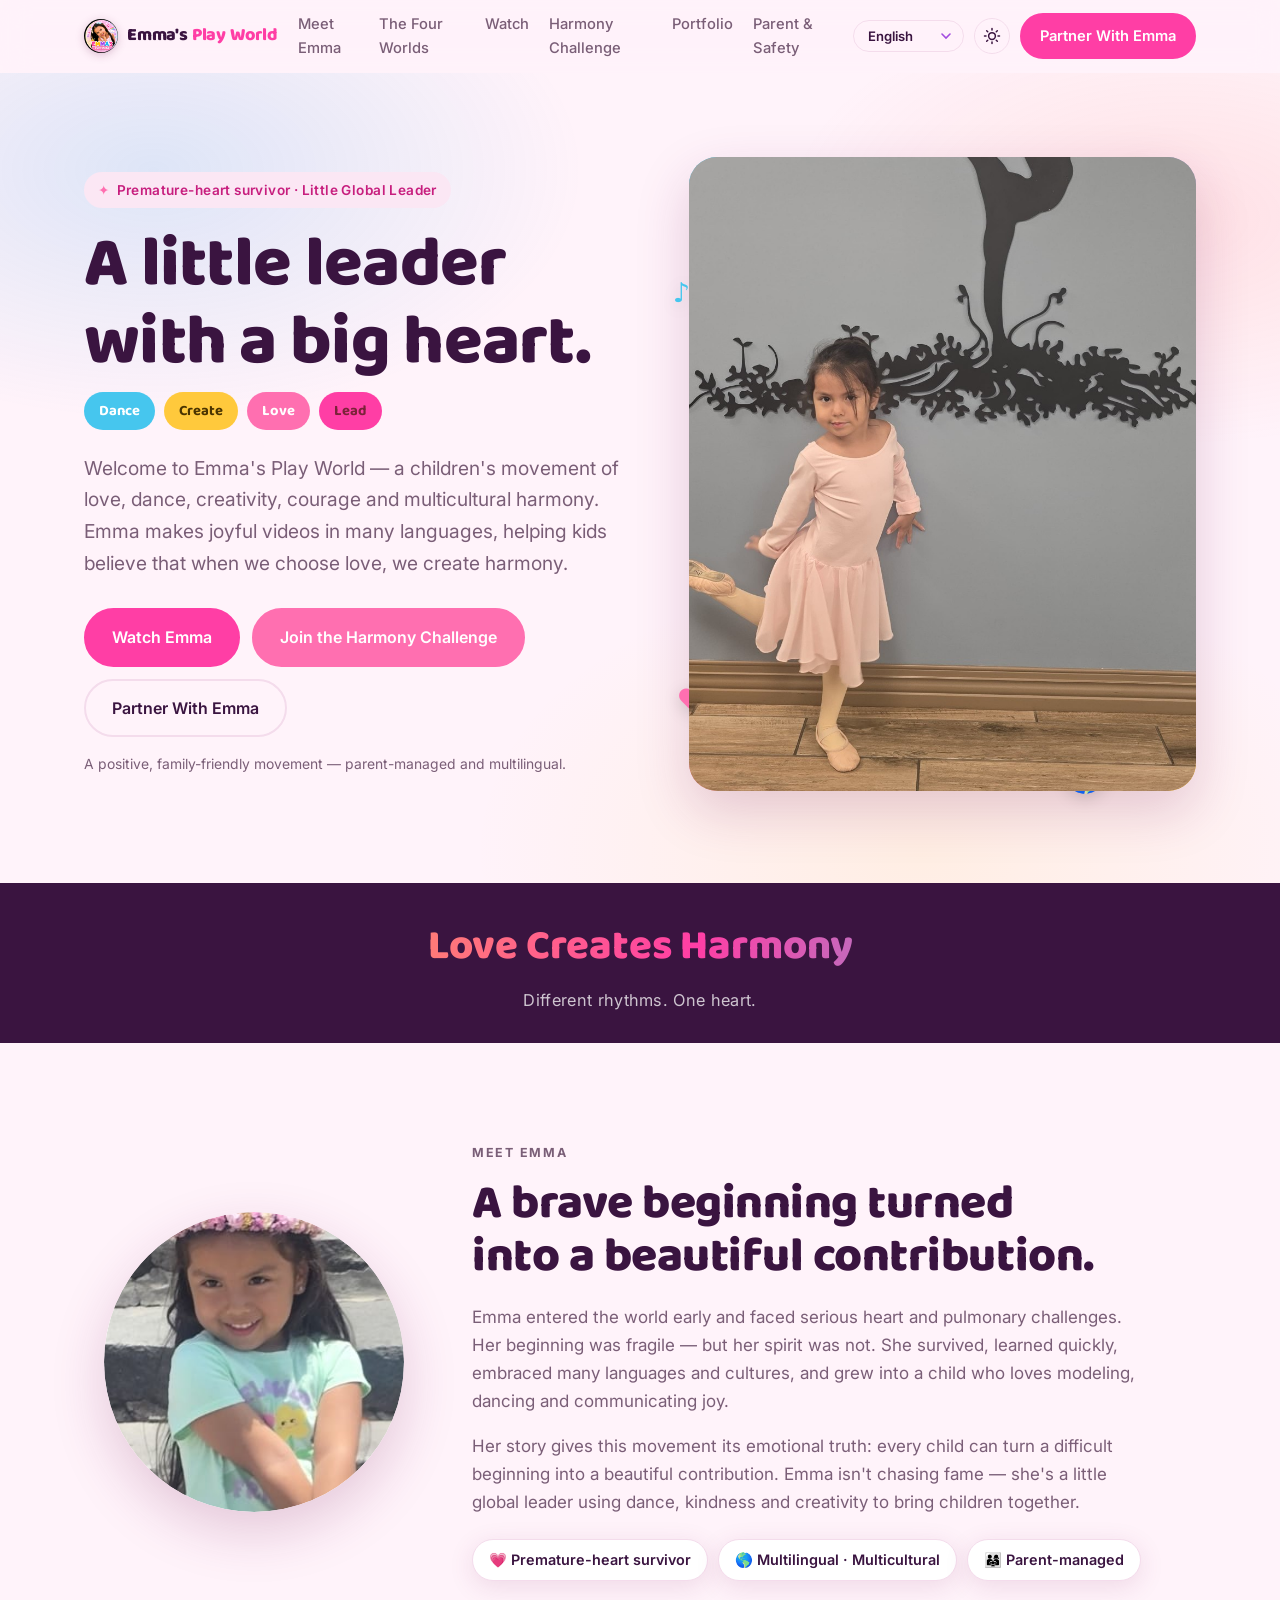
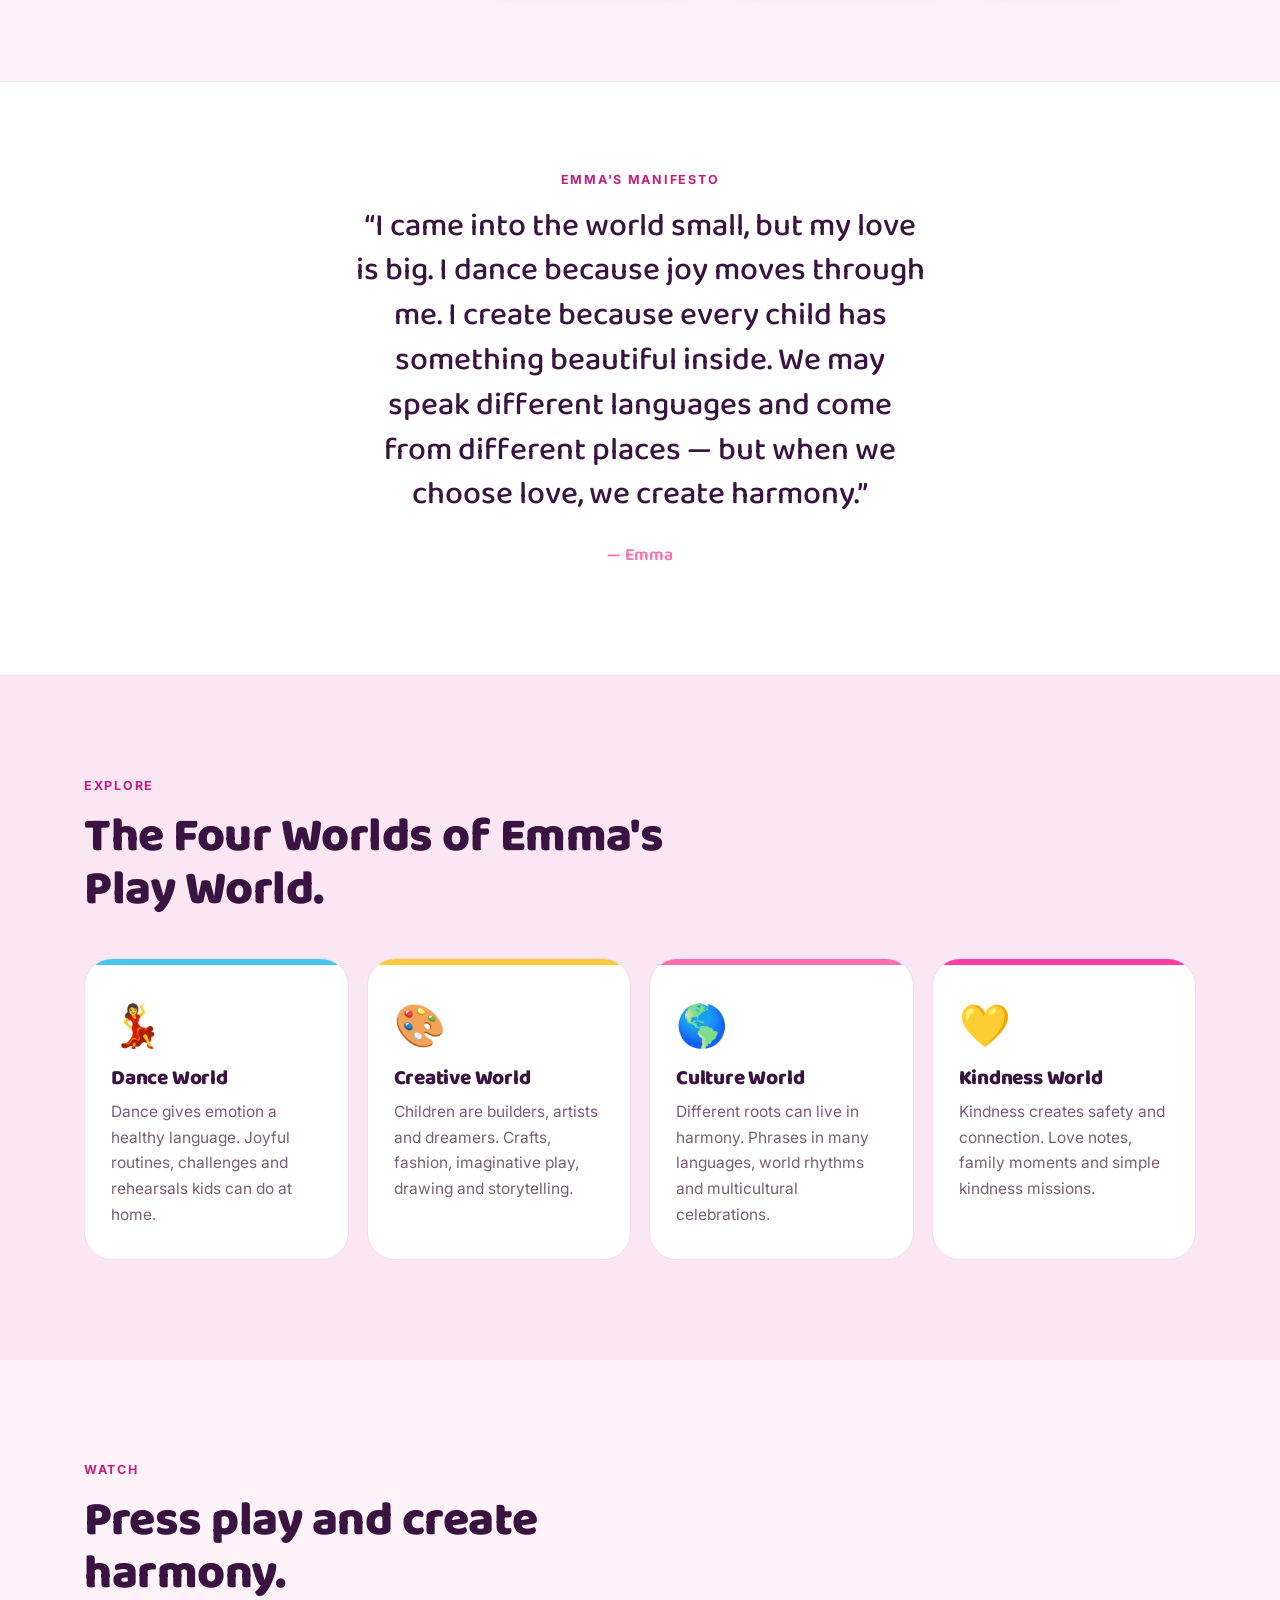
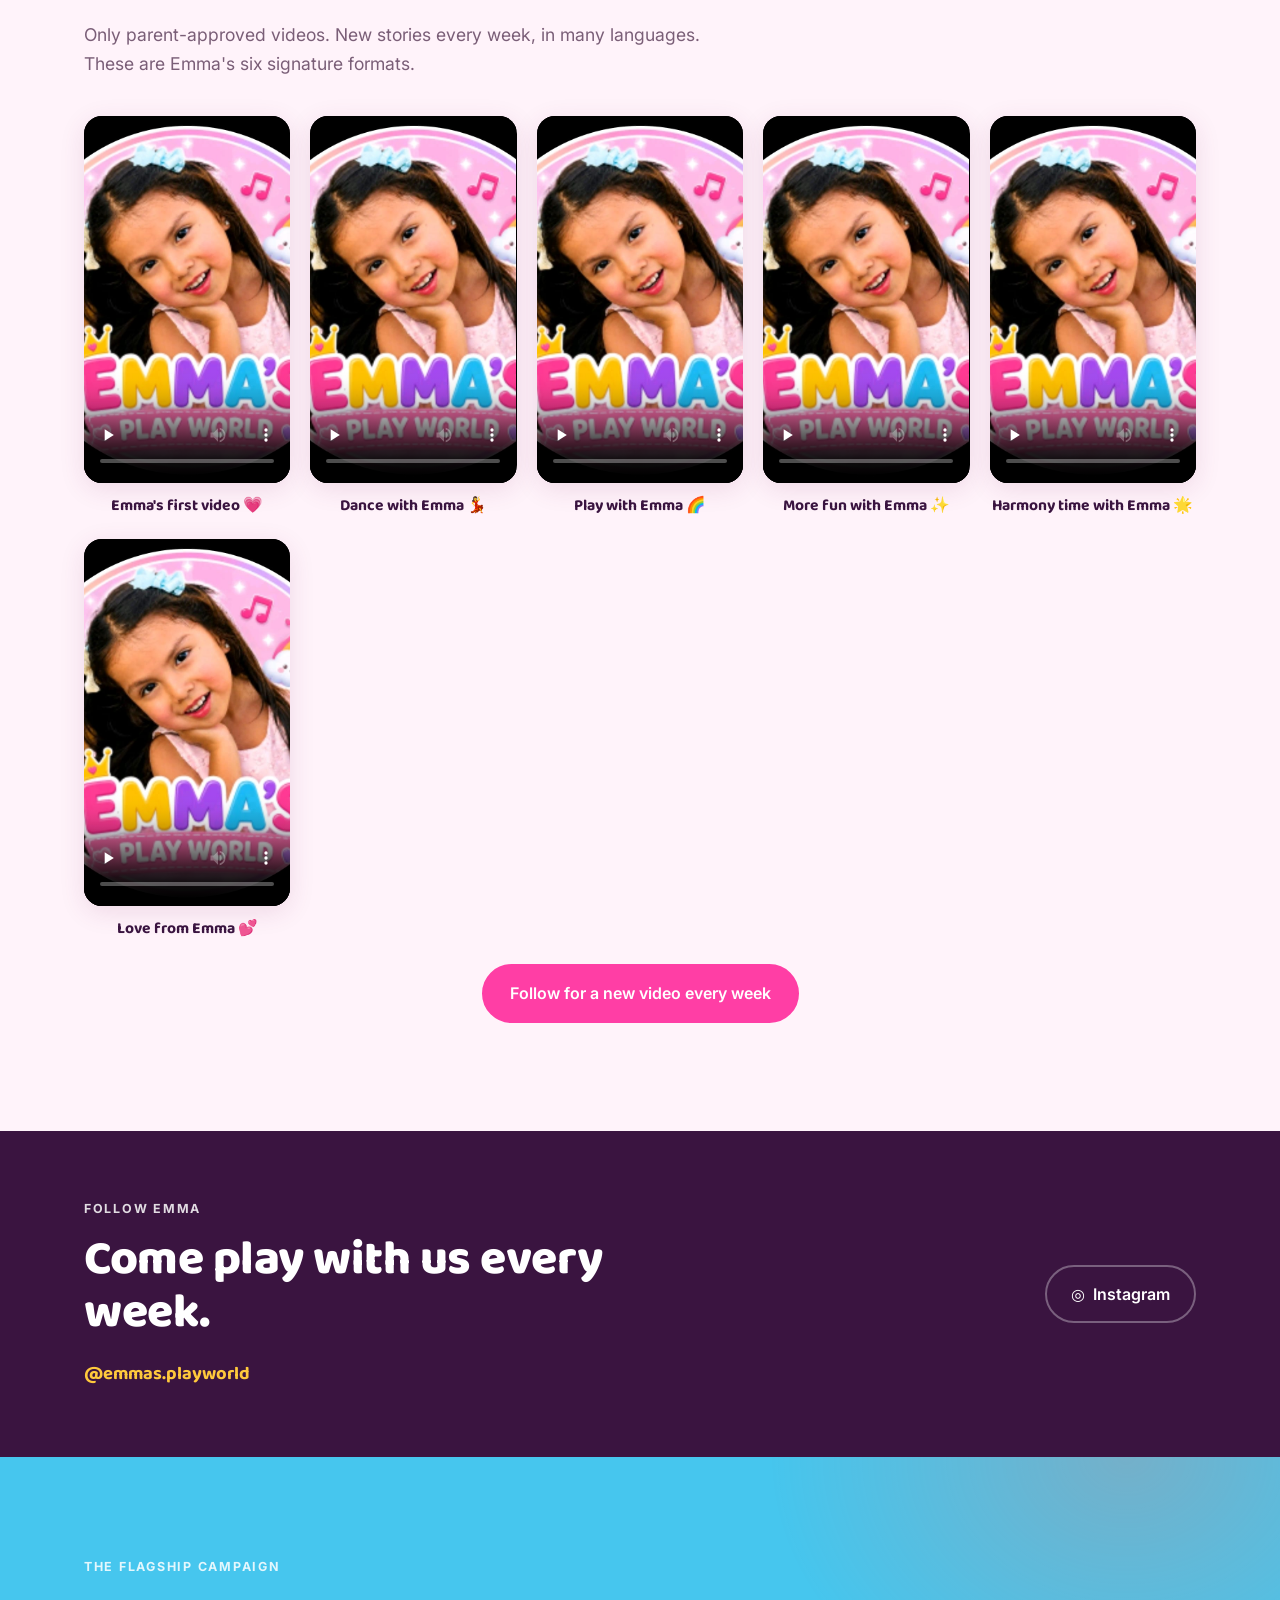
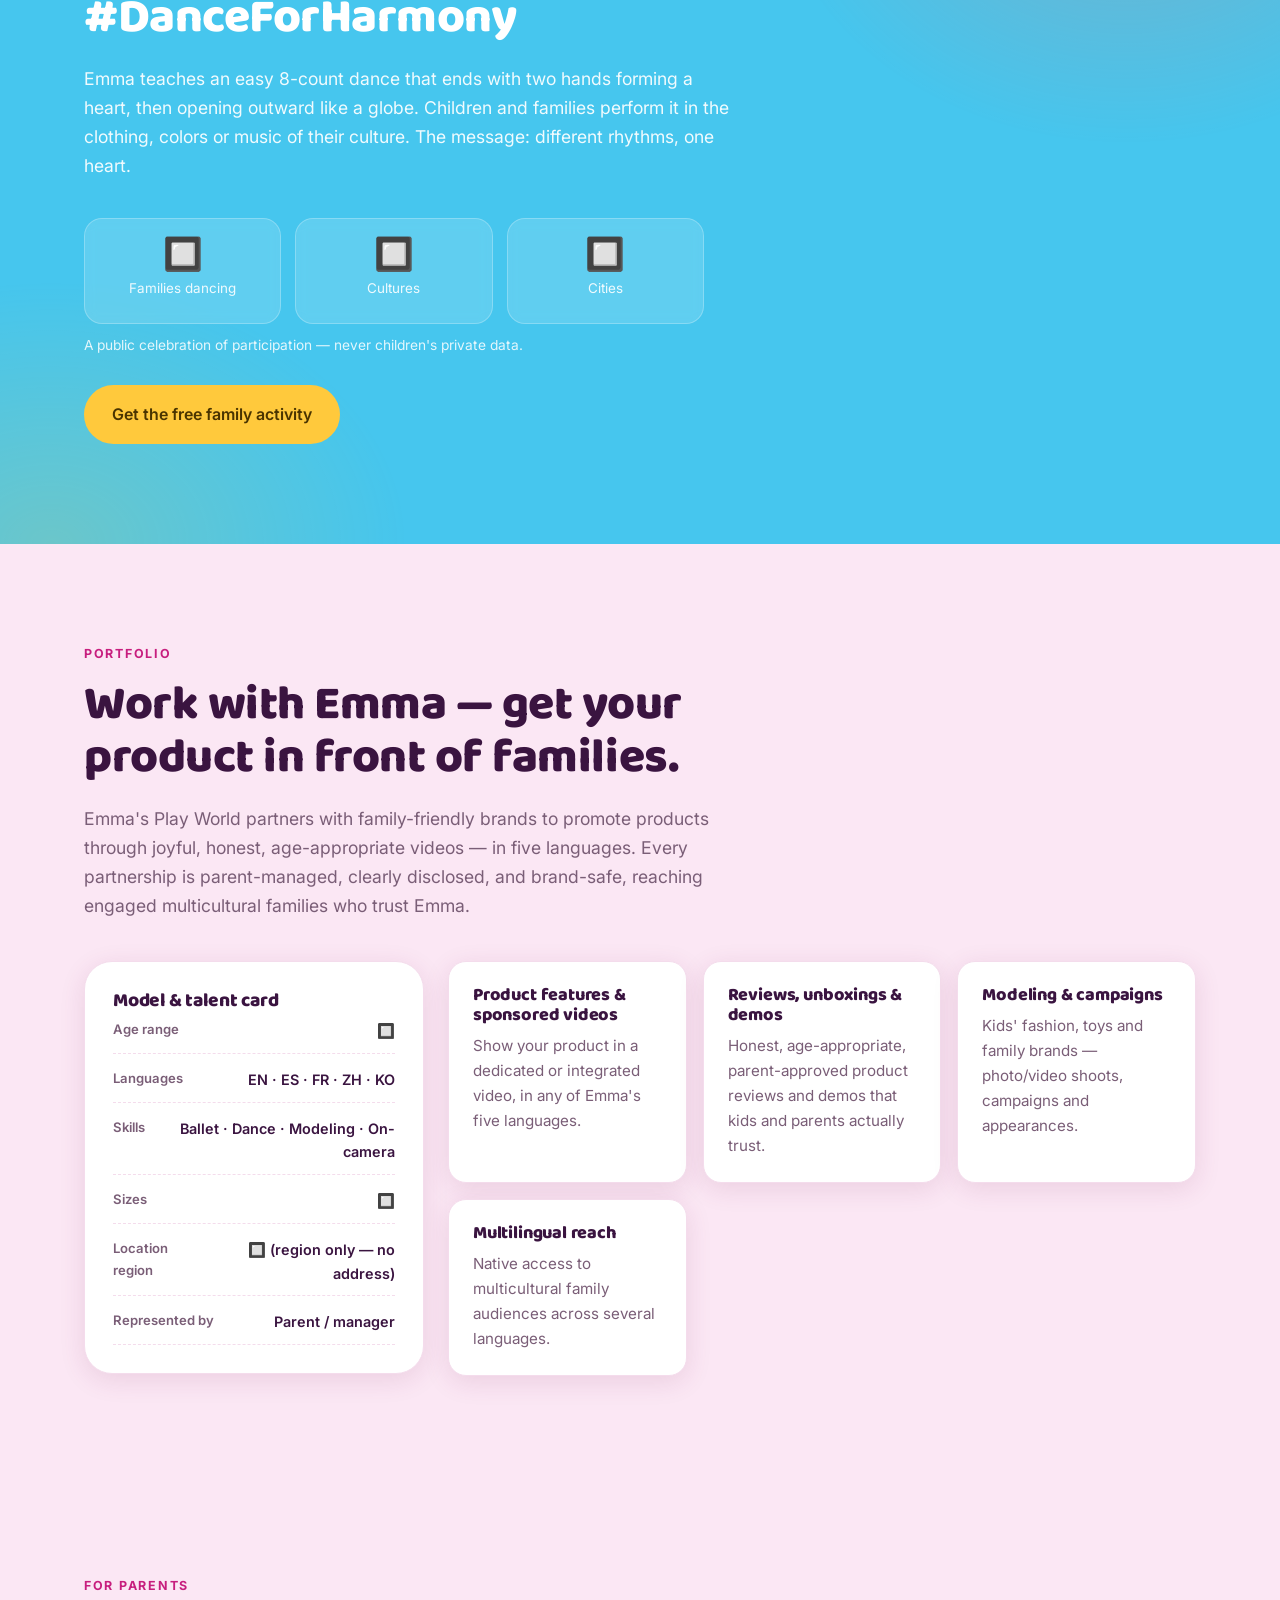
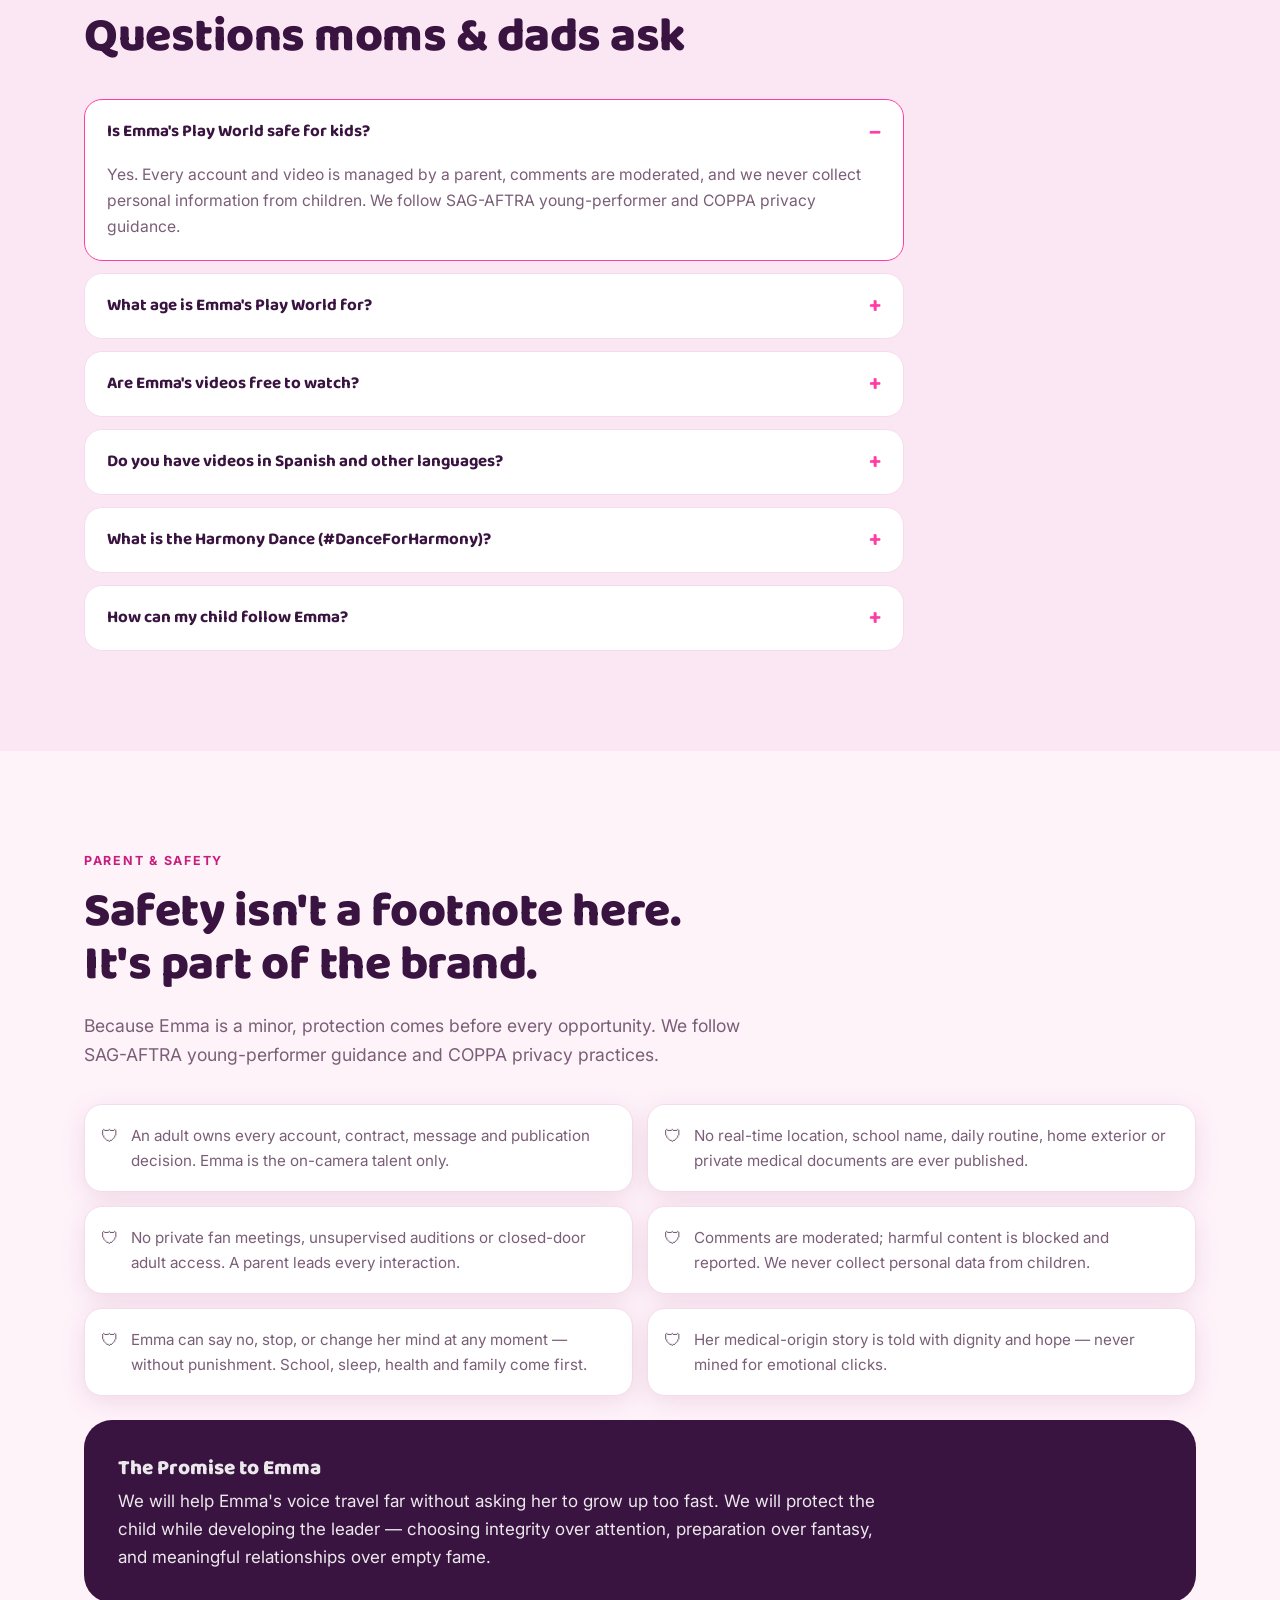
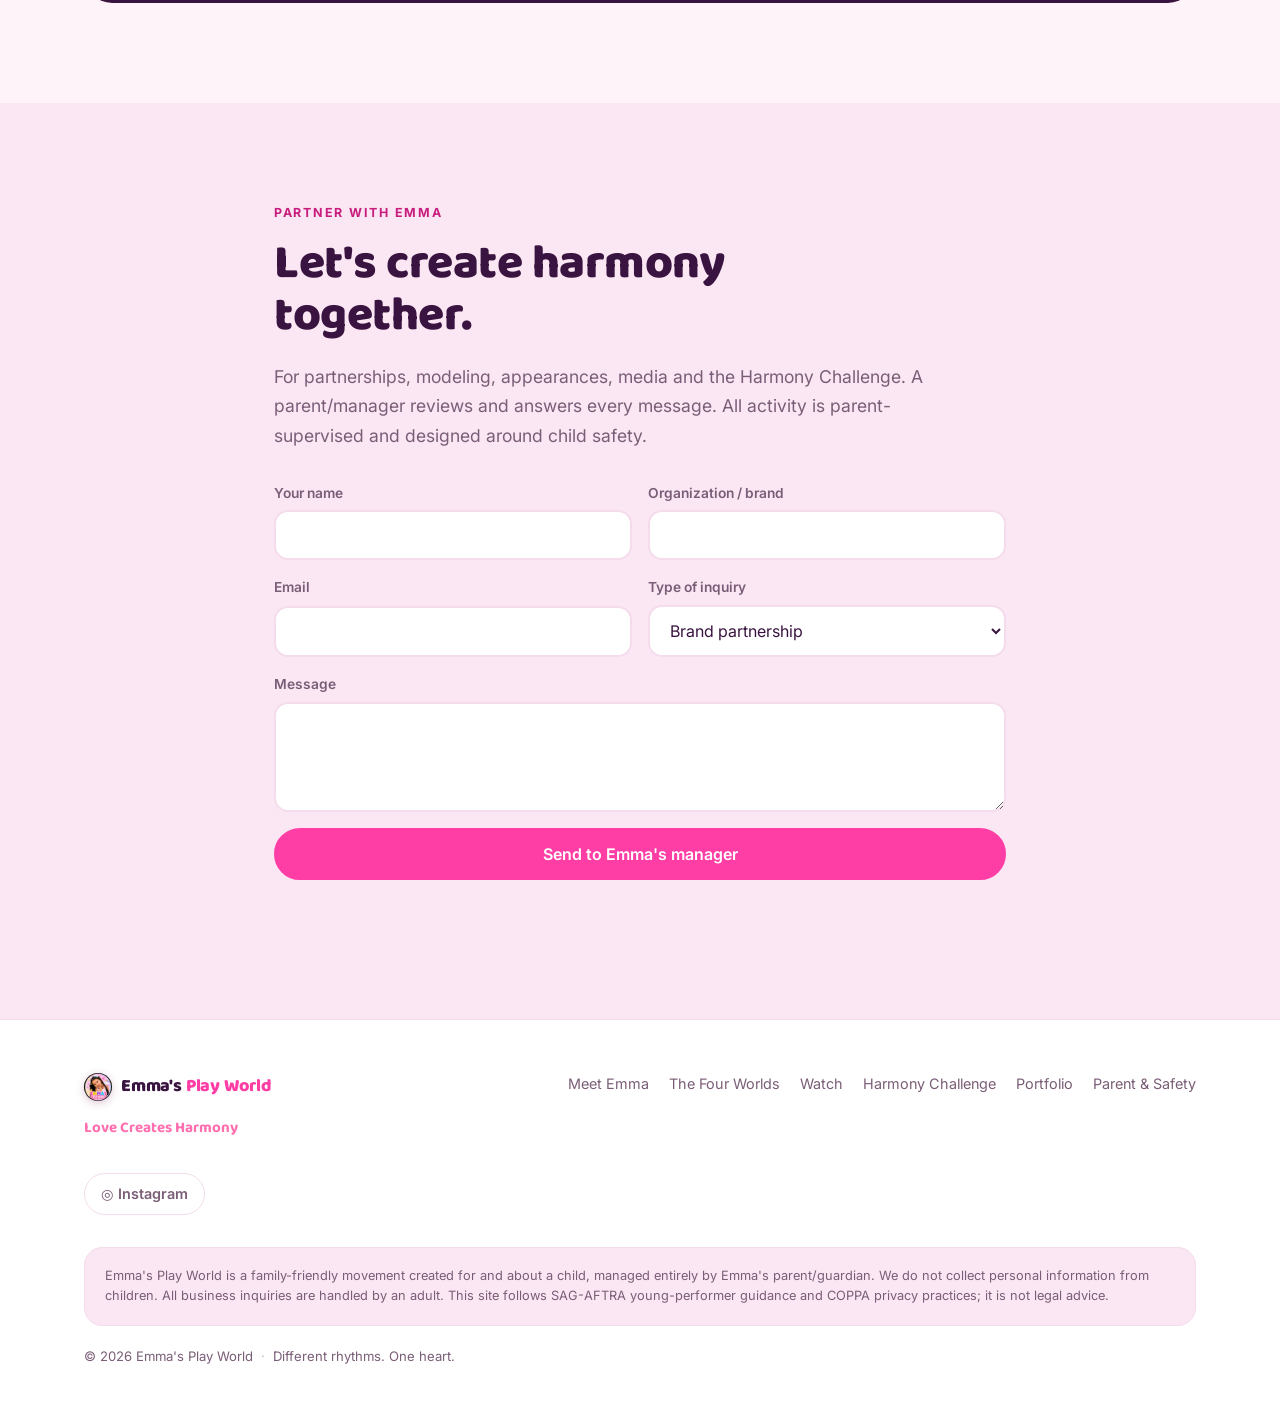
==== commit 139cc11d: "Fix broken links: remove dead TikTok @emmaspayworld (account gone), keep live Instagram Co-Authored-" ====
--- a/index.html
+++ b/index.html
@@ -98,7 +98,7 @@
       "name": "Emma's Play World",
       "inLanguage": ["en", "es", "fr", "zh", "ko"],
       "description": "A parent-managed children's movement — dance, creativity and kindness across cultures. Love Creates Harmony.",
-      "publisher": { "@id": "https://www.emmasplayworld.com/#person" }
+      "publisher": { "@id": "https://www.emmasplayworld.com/#organization" }
     },
     {
       "@type": "Person",
@@ -111,7 +111,29 @@
       "url": "https://www.emmasplayworld.com/",
       "mainEntityOfPage": "https://www.emmasplayworld.com/",
       "sameAs": [
-        "https://www.tiktok.com/@emmaspayworld",
+        "https://www.instagram.com/emmas.playworld"
+      ]
+    },
+    {
+      "@type": "Organization",
+      "@id": "https://www.emmasplayworld.com/#organization",
+      "name": "Emma's Play World",
+      "alternateName": "Emma's Play World — Love Creates Harmony",
+      "url": "https://www.emmasplayworld.com/",
+      "logo": {
+        "@type": "ImageObject",
+        "url": "https://www.emmasplayworld.com/images/logo.jpg",
+        "width": 1079,
+        "height": 1048,
+        "caption": "Emma's Play World"
+      },
+      "image": "https://www.emmasplayworld.com/images/logo.jpg",
+      "description": "A parent-managed, multilingual children's movement led by Emma — dance, ballet, creativity and kindness that help children of every culture feel they belong. Love Creates Harmony.",
+      "slogan": "Love Creates Harmony",
+      "foundingDate": "2026",
+      "knowsLanguage": ["en", "es", "pt", "fr", "zh", "ko"],
+      "founder": { "@id": "https://www.emmasplayworld.com/#person" },
+      "sameAs": [
         "https://www.instagram.com/emmas.playworld"
       ]
     }
@@ -144,7 +166,7 @@
     { "@type": "Question", "name": "Are Emma's videos free to watch?", "acceptedAnswer": { "@type": "Answer", "text": "Yes - all of Emma's videos are free and family-friendly. Watch them right here, or follow along on TikTok and Instagram." } },
     { "@type": "Question", "name": "Do you have videos in Spanish and other languages?", "acceptedAnswer": { "@type": "Answer", "text": "Yes! Emma creates in five languages - English, Spanish, French, Chinese and Korean - so bilingual and multicultural families feel right at home." } },
     { "@type": "Question", "name": "What is the Harmony Dance (#DanceForHarmony)?", "acceptedAnswer": { "@type": "Answer", "text": "It is Emma's easy 8-count dance that ends with two hands forming a heart, then opening like a globe. Families dance it in their own culture's music - different rhythms, one heart." } },
-    { "@type": "Question", "name": "How can my child follow Emma?", "acceptedAnswer": { "@type": "Answer", "text": "Follow Emma's parent-managed channels on TikTok (@emmaspayworld) and Instagram (@emmas.playworld) for a new video every week." } }
+    { "@type": "Question", "name": "How can my child follow Emma?", "acceptedAnswer": { "@type": "Answer", "text": "Follow Emma's parent-managed Instagram (@emmas.playworld) for a new video every week." } }
   ]
 }
 </script>
@@ -360,9 +382,6 @@
       <p class="follow__handle">@emmas.playworld</p>
     </div>
     <div class="follow__links">
-      <a class="social__btn" href="https://www.tiktok.com/@emmaspayworld" target="_blank" rel="noopener noreferrer">
-        <span aria-hidden="true">♪</span> TikTok
-      </a>
       <a class="social__btn" href="https://www.instagram.com/emmas.playworld" target="_blank" rel="noopener noreferrer">
         <span aria-hidden="true">◎</span> Instagram
       </a>
@@ -462,7 +481,7 @@
       </details>
       <details class="faq__item">
         <summary data-en="How can my child follow Emma?" data-pt="Como meu filho pode seguir a Emma?" data-es="¿Cómo puede mi hijo seguir a Emma?" data-fr="Comment mon enfant peut-il suivre Emma ?" data-zh="我的孩子怎么关注 Emma？" data-ko="우리 아이가 엠마를 어떻게 팔로우하나요?">How can my child follow Emma?</summary>
-        <p data-en="Follow Emma's parent-managed channels on TikTok (@emmaspayworld) and Instagram (@emmas.playworld) for a new video every week." data-pt="Siga os canais da Emma, administrados pelos pais, no TikTok (@emmaspayworld) e no Instagram (@emmas.playworld) para um novo vídeo toda semana." data-es="Sigue los canales de Emma, administrados por sus padres, en TikTok (@emmaspayworld) e Instagram (@emmas.playworld) para un nuevo video cada semana." data-fr="Suivez les comptes d'Emma, gérés par ses parents, sur TikTok (@emmaspayworld) et Instagram (@emmas.playworld) pour une nouvelle vidéo chaque semaine." data-zh="关注由家长管理的 Emma 频道：TikTok（@emmaspayworld）和 Instagram（@emmas.playworld），每周都有新视频。" data-ko="부모가 관리하는 엠마의 채널을 팔로우하세요 — 틱톡(@emmaspayworld), 인스타그램(@emmas.playworld). 매주 새 영상이 올라와요.">Follow Emma's parent-managed channels on TikTok (@emmaspayworld) and Instagram (@emmas.playworld) for a new video every week.</p>
+        <p data-en="Follow Emma's parent-managed Instagram (@emmas.playworld) for a new video every week." data-pt="Siga o Instagram da Emma, administrado pelos pais (@emmas.playworld), para um novo vídeo toda semana." data-es="Sigue el Instagram de Emma, administrado por sus padres (@emmas.playworld), para un nuevo video cada semana." data-fr="Suivez l'Instagram d'Emma, géré par ses parents (@emmas.playworld), pour une nouvelle vidéo chaque semaine." data-zh="关注由家长管理的 Emma 的 Instagram（@emmas.playworld），每周都有新视频。" data-ko="부모가 관리하는 엠마의 인스타그램(@emmas.playworld)을 팔로우하세요. 매주 새 영상이 올라와요.">Follow Emma's parent-managed Instagram (@emmas.playworld) for a new video every week.</p>
       </details>
     </div>
   </div>
@@ -561,7 +580,6 @@
         <a href="#safety"    data-en="Parent &amp; Safety" data-pt="Pais &amp; Segurança" data-es="Padres y Seguridad" data-zh="家长与安全"  data-ko="부모 & 안전" data-fr="Parents et Sécurité">Parent &amp; Safety</a>
       </nav>
       <div class="footer__social">
-        <a href="https://www.tiktok.com/@emmaspayworld" target="_blank" rel="noopener noreferrer">♪ TikTok</a>
         <a href="https://www.instagram.com/emmas.playworld" target="_blank" rel="noopener noreferrer">◎ Instagram</a>
       </div>
     </div>
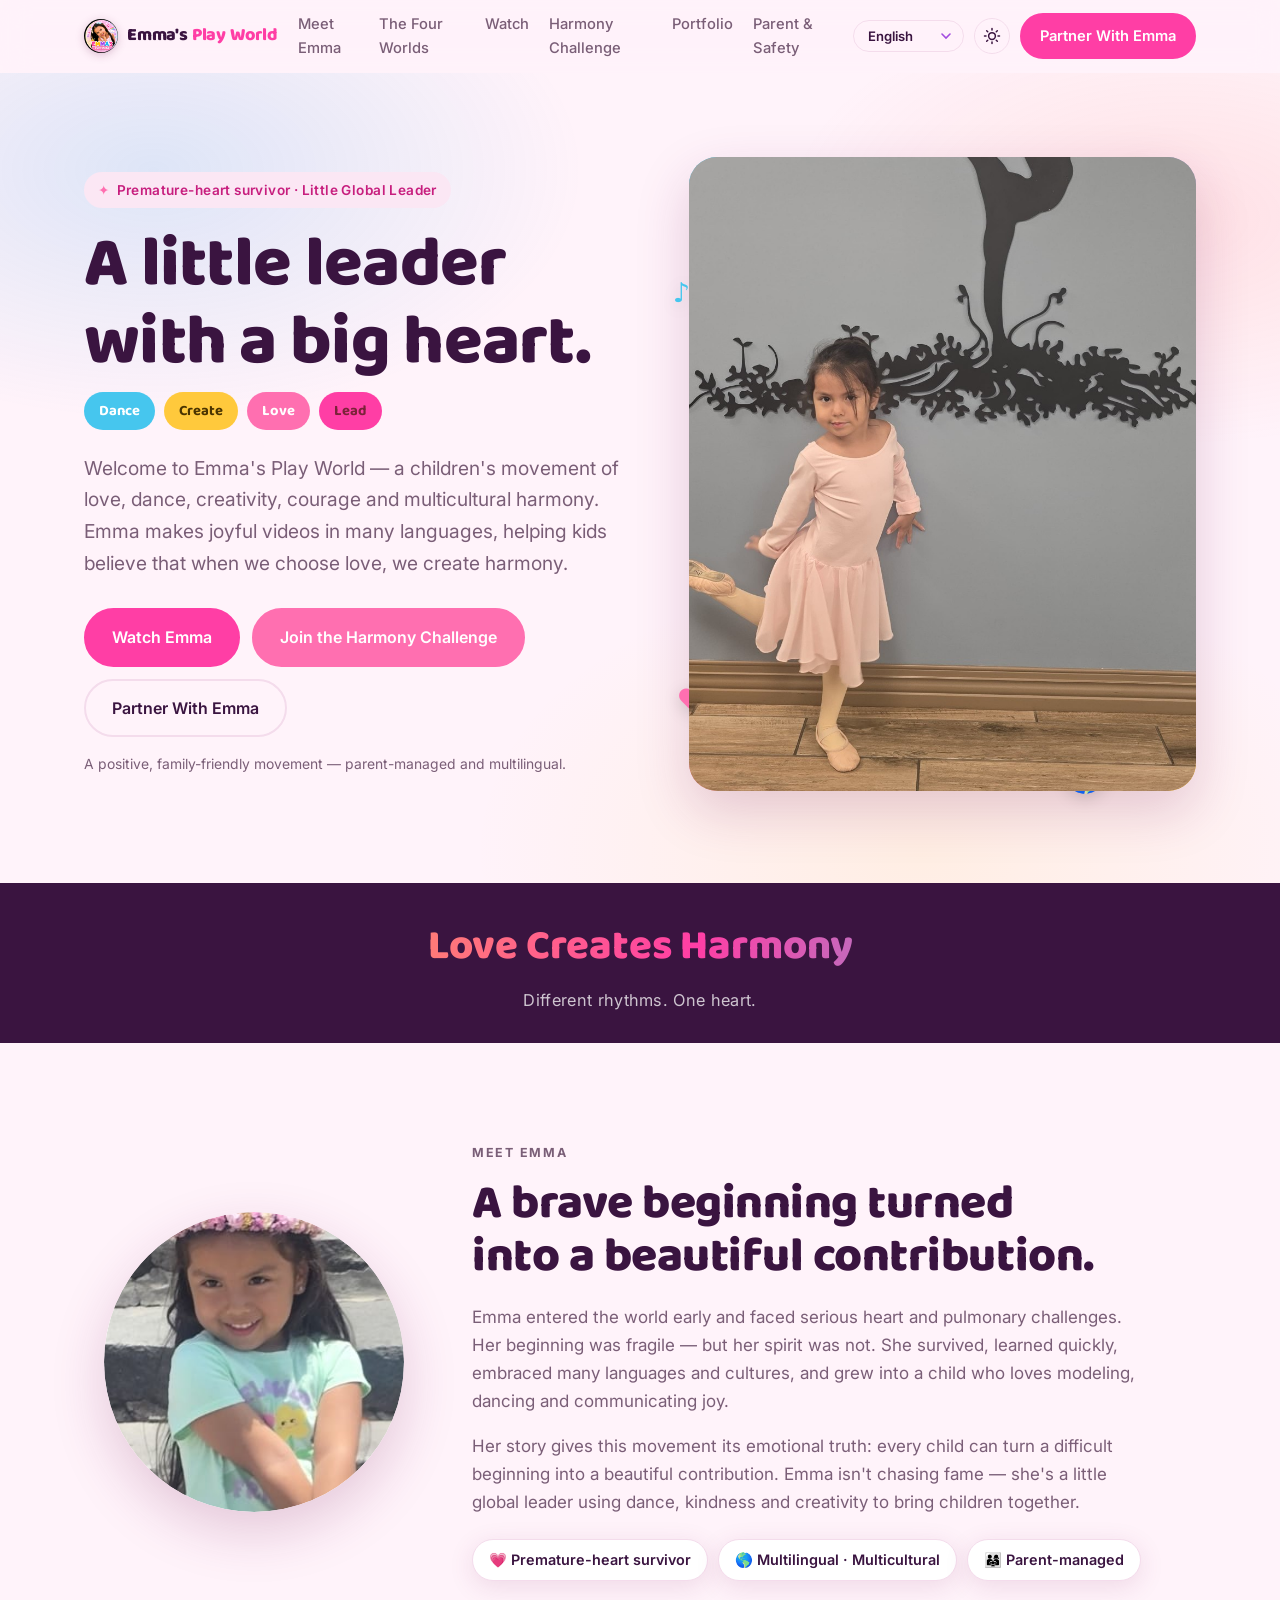
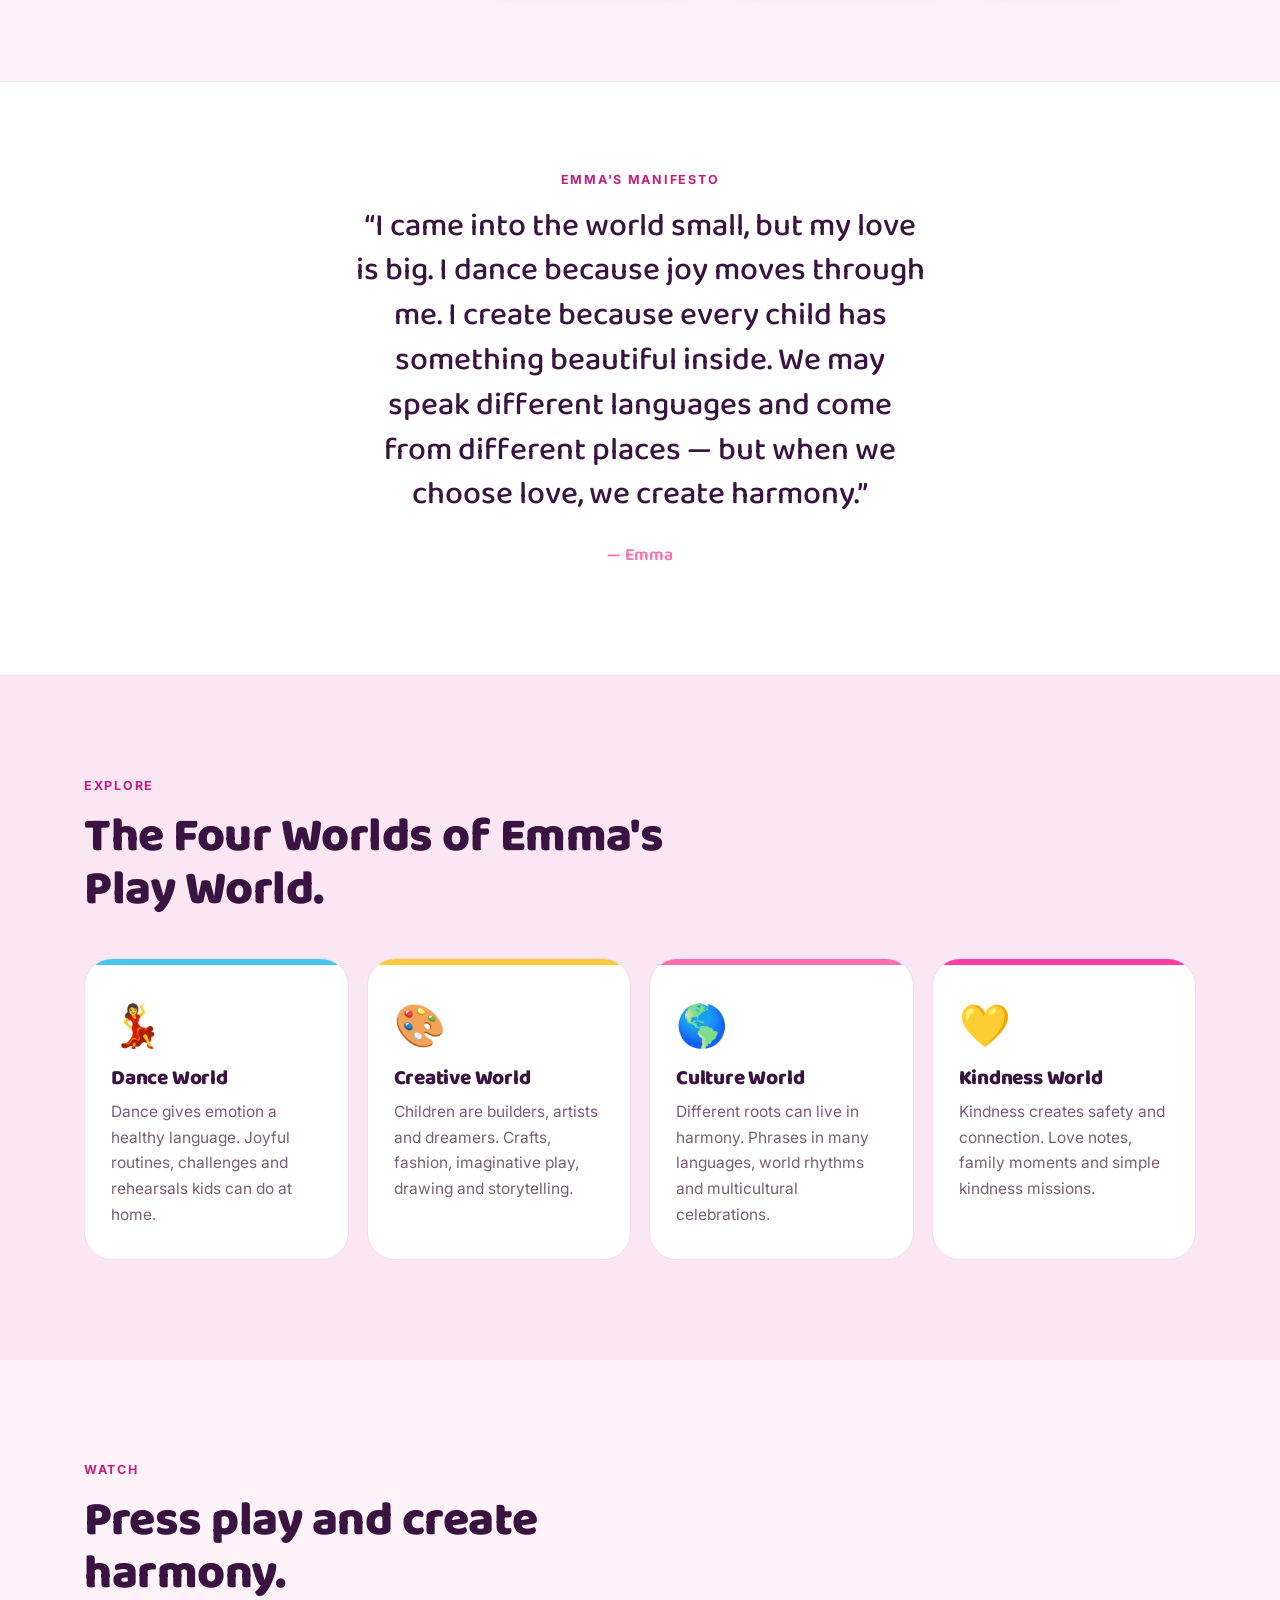
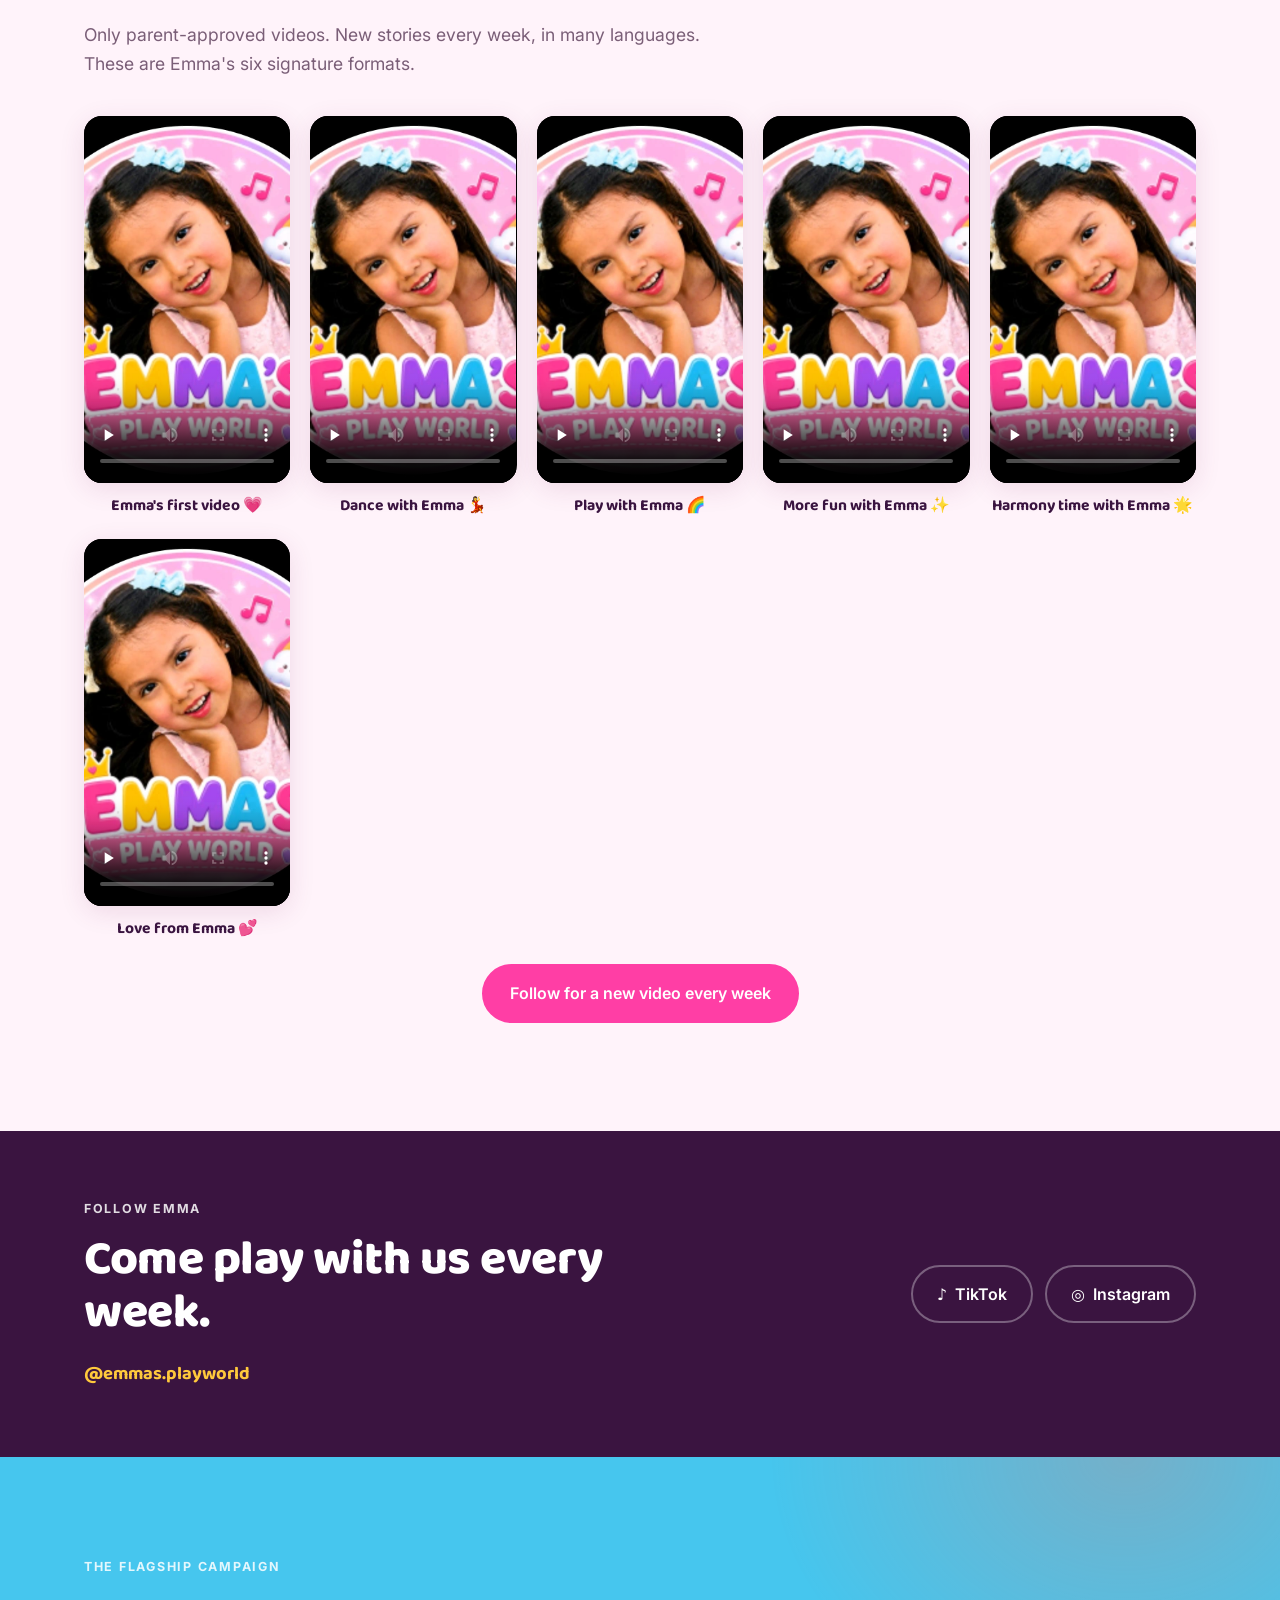
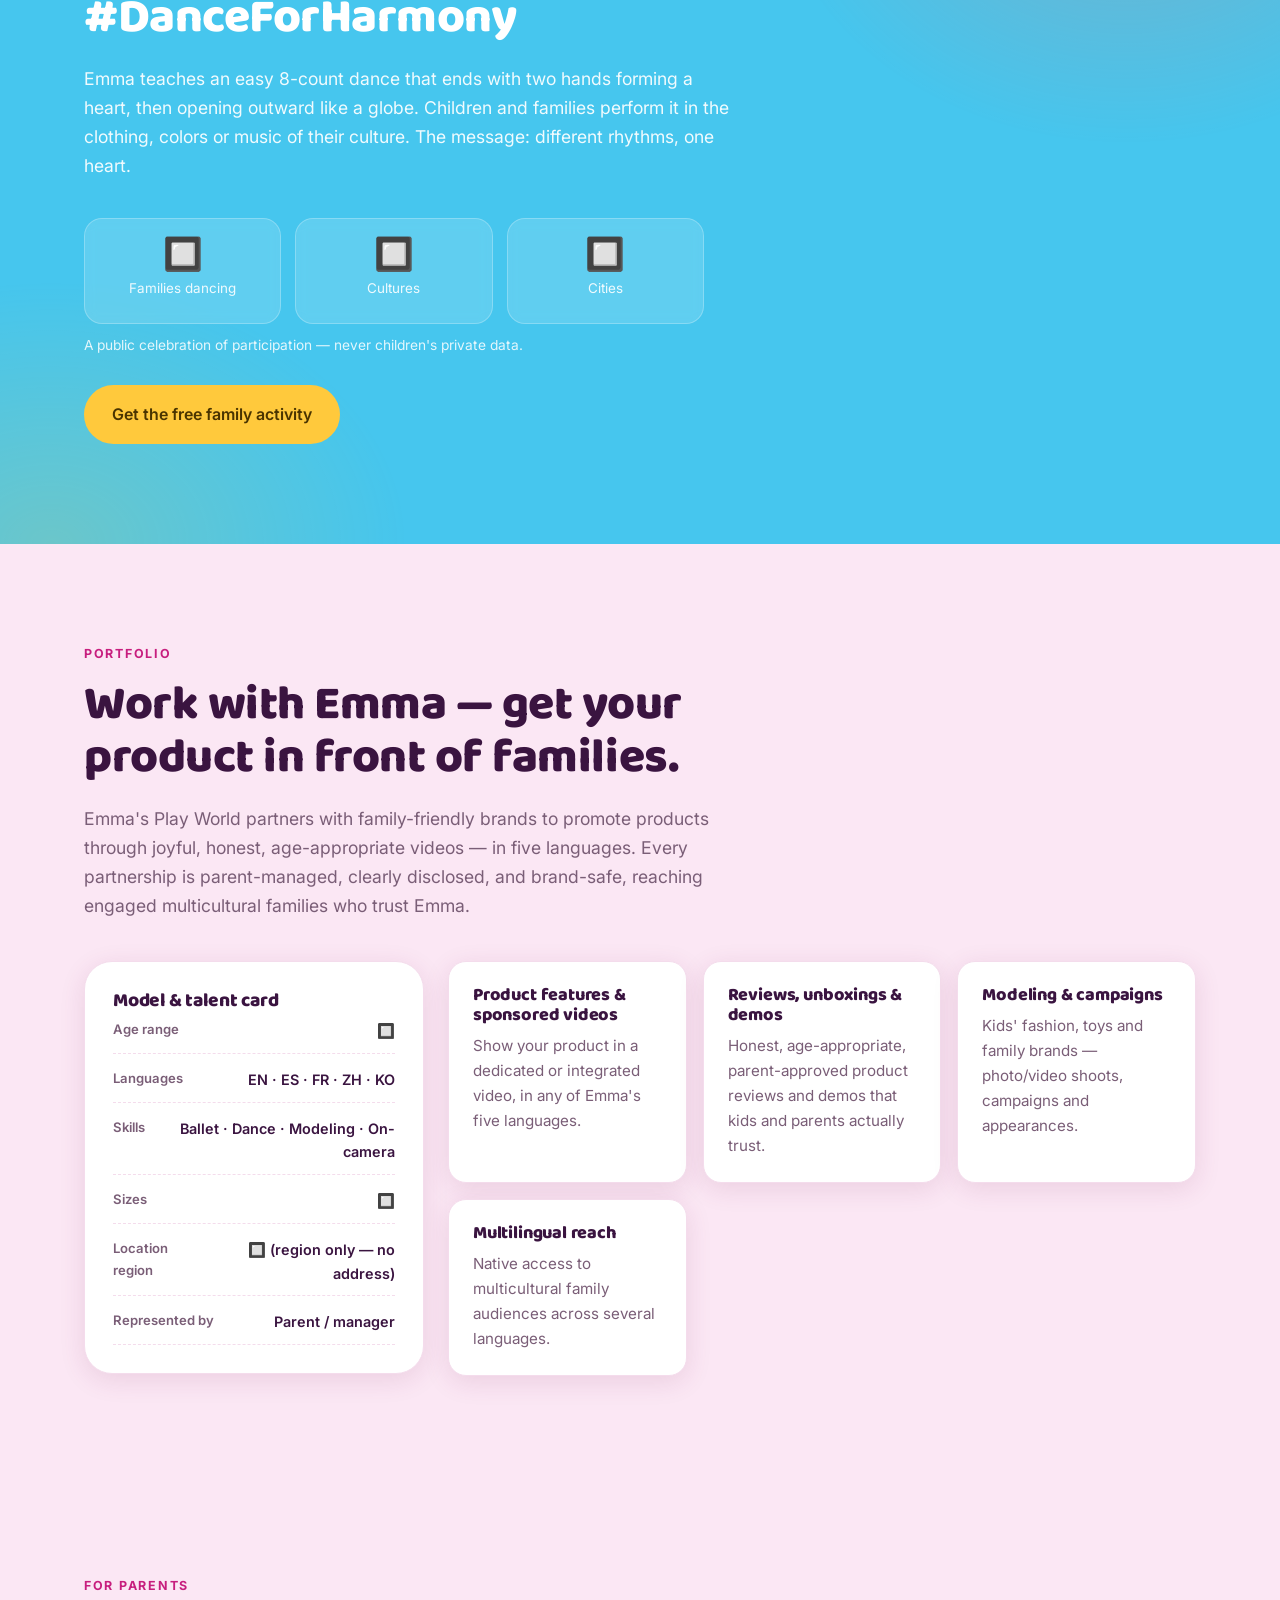
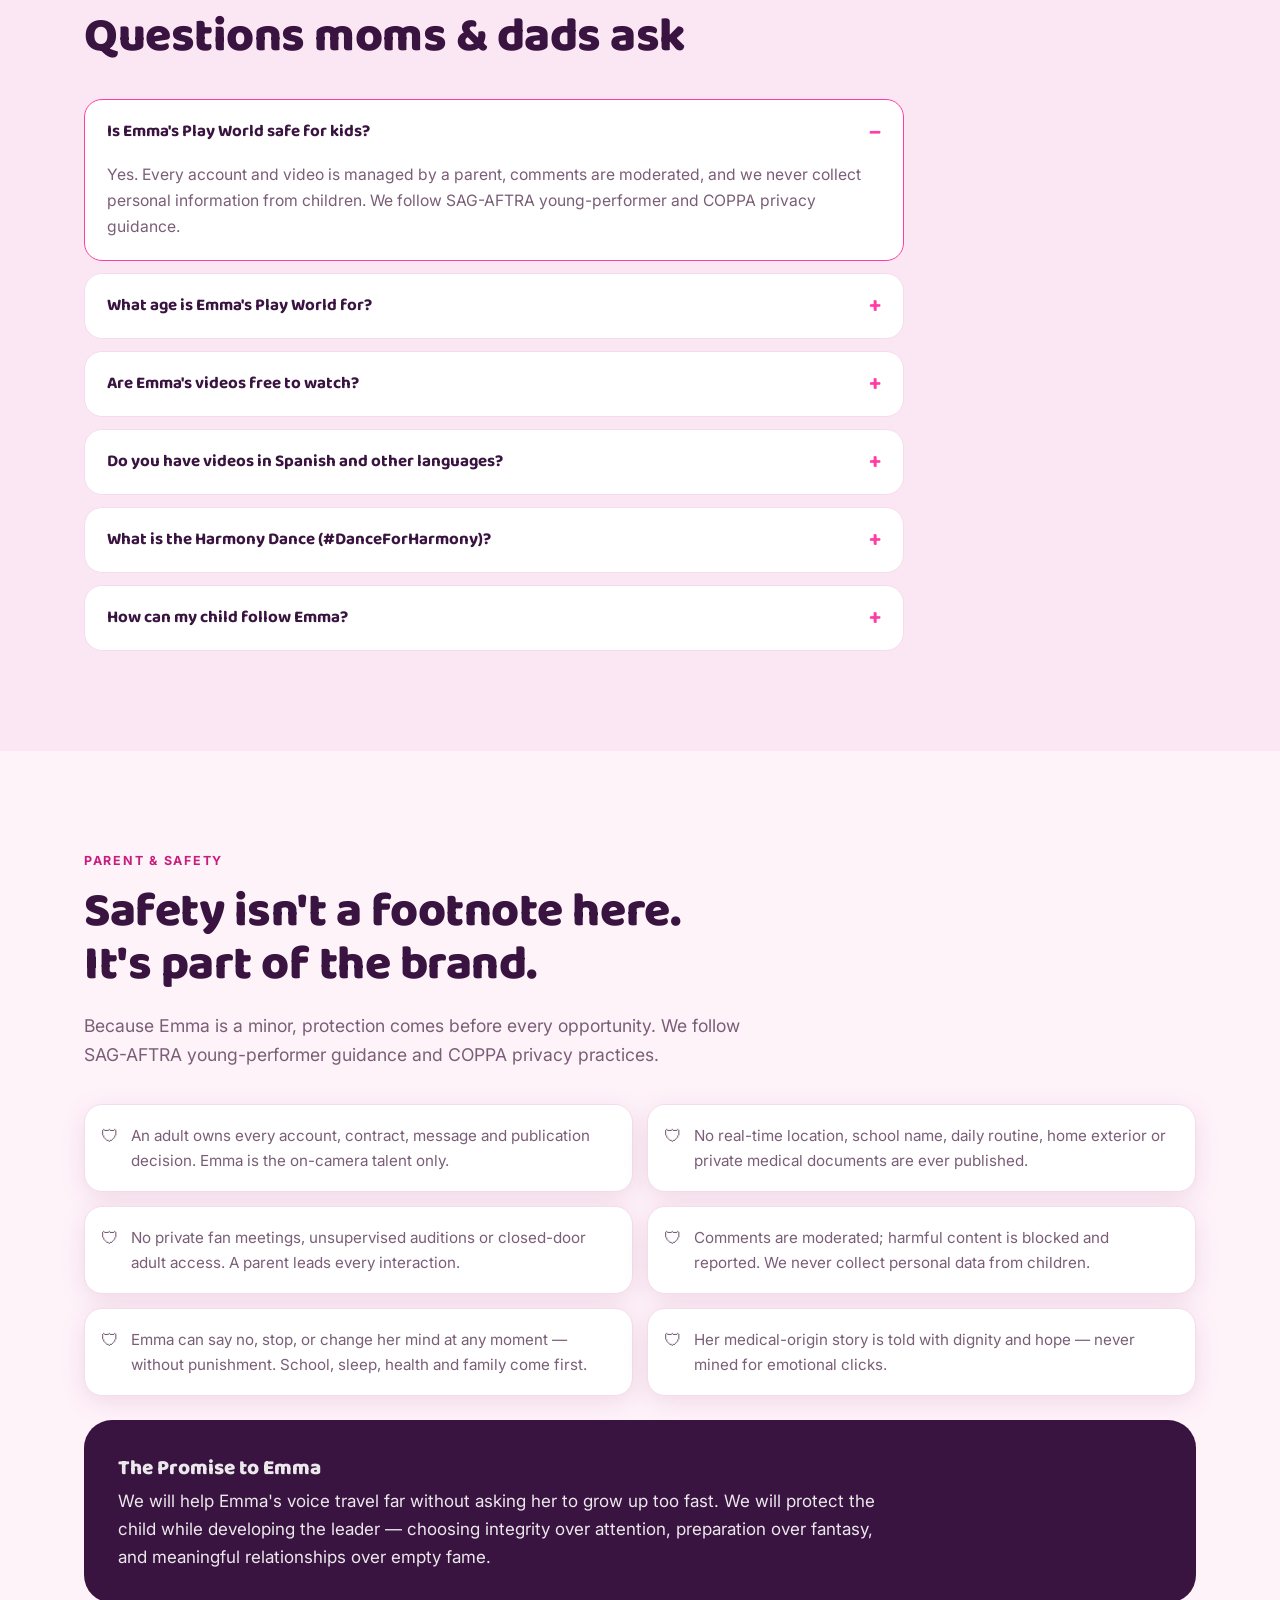
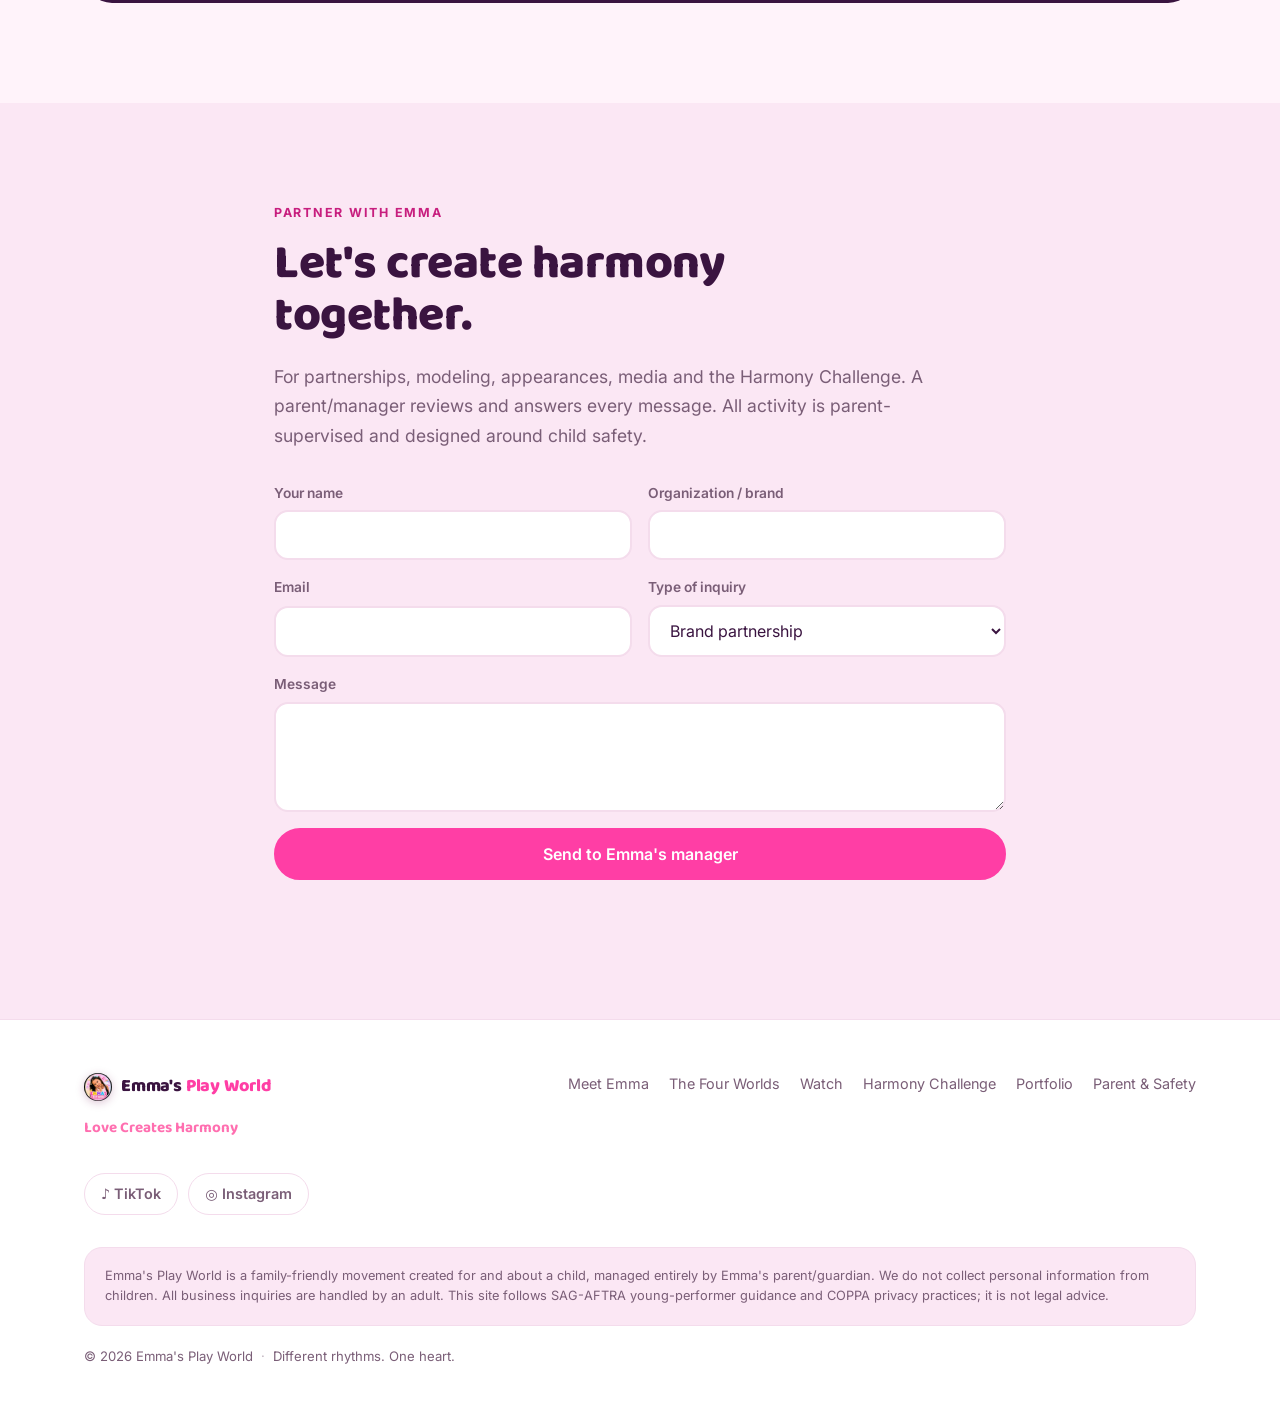
==== commit f884e362: "Restore TikTok links — @emmaspayworld recovered and live again (was temporarily down) Co-Authored-By" ====
--- a/index.html
+++ b/index.html
@@ -111,6 +111,7 @@
       "url": "https://www.emmasplayworld.com/",
       "mainEntityOfPage": "https://www.emmasplayworld.com/",
       "sameAs": [
+        "https://www.tiktok.com/@emmaspayworld",
         "https://www.instagram.com/emmas.playworld"
       ]
     },
@@ -134,6 +135,7 @@
       "knowsLanguage": ["en", "es", "pt", "fr", "zh", "ko"],
       "founder": { "@id": "https://www.emmasplayworld.com/#person" },
       "sameAs": [
+        "https://www.tiktok.com/@emmaspayworld",
         "https://www.instagram.com/emmas.playworld"
       ]
     }
@@ -166,7 +168,7 @@
     { "@type": "Question", "name": "Are Emma's videos free to watch?", "acceptedAnswer": { "@type": "Answer", "text": "Yes - all of Emma's videos are free and family-friendly. Watch them right here, or follow along on TikTok and Instagram." } },
     { "@type": "Question", "name": "Do you have videos in Spanish and other languages?", "acceptedAnswer": { "@type": "Answer", "text": "Yes! Emma creates in five languages - English, Spanish, French, Chinese and Korean - so bilingual and multicultural families feel right at home." } },
     { "@type": "Question", "name": "What is the Harmony Dance (#DanceForHarmony)?", "acceptedAnswer": { "@type": "Answer", "text": "It is Emma's easy 8-count dance that ends with two hands forming a heart, then opening like a globe. Families dance it in their own culture's music - different rhythms, one heart." } },
-    { "@type": "Question", "name": "How can my child follow Emma?", "acceptedAnswer": { "@type": "Answer", "text": "Follow Emma's parent-managed Instagram (@emmas.playworld) for a new video every week." } }
+    { "@type": "Question", "name": "How can my child follow Emma?", "acceptedAnswer": { "@type": "Answer", "text": "Follow Emma's parent-managed channels on TikTok (@emmaspayworld) and Instagram (@emmas.playworld) for a new video every week." } }
   ]
 }
 </script>
@@ -382,6 +384,9 @@
       <p class="follow__handle">@emmas.playworld</p>
     </div>
     <div class="follow__links">
+      <a class="social__btn" href="https://www.tiktok.com/@emmaspayworld" target="_blank" rel="noopener noreferrer">
+        <span aria-hidden="true">♪</span> TikTok
+      </a>
       <a class="social__btn" href="https://www.instagram.com/emmas.playworld" target="_blank" rel="noopener noreferrer">
         <span aria-hidden="true">◎</span> Instagram
       </a>
@@ -481,7 +486,7 @@
       </details>
       <details class="faq__item">
         <summary data-en="How can my child follow Emma?" data-pt="Como meu filho pode seguir a Emma?" data-es="¿Cómo puede mi hijo seguir a Emma?" data-fr="Comment mon enfant peut-il suivre Emma ?" data-zh="我的孩子怎么关注 Emma？" data-ko="우리 아이가 엠마를 어떻게 팔로우하나요?">How can my child follow Emma?</summary>
-        <p data-en="Follow Emma's parent-managed Instagram (@emmas.playworld) for a new video every week." data-pt="Siga o Instagram da Emma, administrado pelos pais (@emmas.playworld), para um novo vídeo toda semana." data-es="Sigue el Instagram de Emma, administrado por sus padres (@emmas.playworld), para un nuevo video cada semana." data-fr="Suivez l'Instagram d'Emma, géré par ses parents (@emmas.playworld), pour une nouvelle vidéo chaque semaine." data-zh="关注由家长管理的 Emma 的 Instagram（@emmas.playworld），每周都有新视频。" data-ko="부모가 관리하는 엠마의 인스타그램(@emmas.playworld)을 팔로우하세요. 매주 새 영상이 올라와요.">Follow Emma's parent-managed Instagram (@emmas.playworld) for a new video every week.</p>
+        <p data-en="Follow Emma's parent-managed channels on TikTok (@emmaspayworld) and Instagram (@emmas.playworld) for a new video every week." data-pt="Siga os canais da Emma, administrados pelos pais, no TikTok (@emmaspayworld) e no Instagram (@emmas.playworld) para um novo vídeo toda semana." data-es="Sigue los canales de Emma, administrados por sus padres, en TikTok (@emmaspayworld) e Instagram (@emmas.playworld) para un nuevo video cada semana." data-fr="Suivez les comptes d'Emma, gérés par ses parents, sur TikTok (@emmaspayworld) et Instagram (@emmas.playworld) pour une nouvelle vidéo chaque semaine." data-zh="关注由家长管理的 Emma 频道：TikTok（@emmaspayworld）和 Instagram（@emmas.playworld），每周都有新视频。" data-ko="부모가 관리하는 엠마의 채널을 팔로우하세요 — 틱톡(@emmaspayworld), 인스타그램(@emmas.playworld). 매주 새 영상이 올라와요.">Follow Emma's parent-managed channels on TikTok (@emmaspayworld) and Instagram (@emmas.playworld) for a new video every week.</p>
       </details>
     </div>
   </div>
@@ -580,6 +585,7 @@
         <a href="#safety"    data-en="Parent &amp; Safety" data-pt="Pais &amp; Segurança" data-es="Padres y Seguridad" data-zh="家长与安全"  data-ko="부모 & 안전" data-fr="Parents et Sécurité">Parent &amp; Safety</a>
       </nav>
       <div class="footer__social">
+        <a href="https://www.tiktok.com/@emmaspayworld" target="_blank" rel="noopener noreferrer">♪ TikTok</a>
         <a href="https://www.instagram.com/emmas.playworld" target="_blank" rel="noopener noreferrer">◎ Instagram</a>
       </div>
     </div>
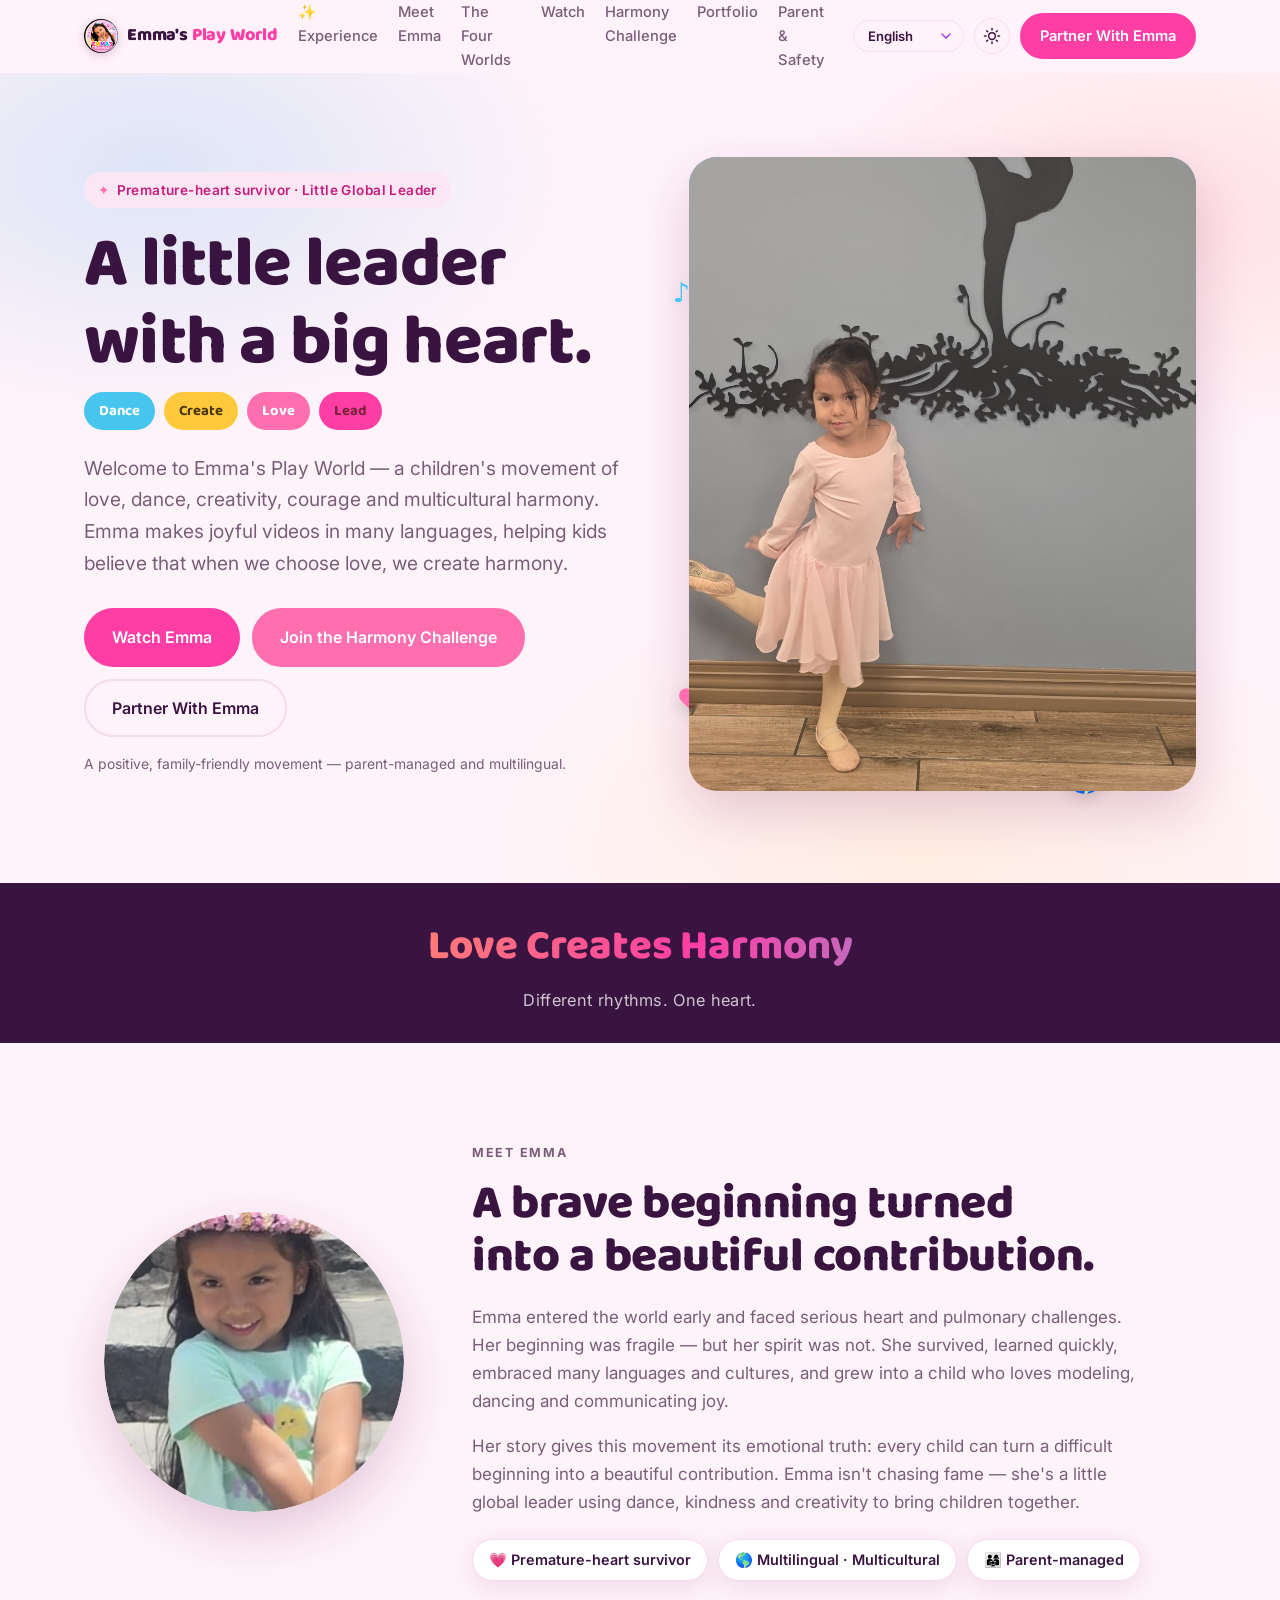
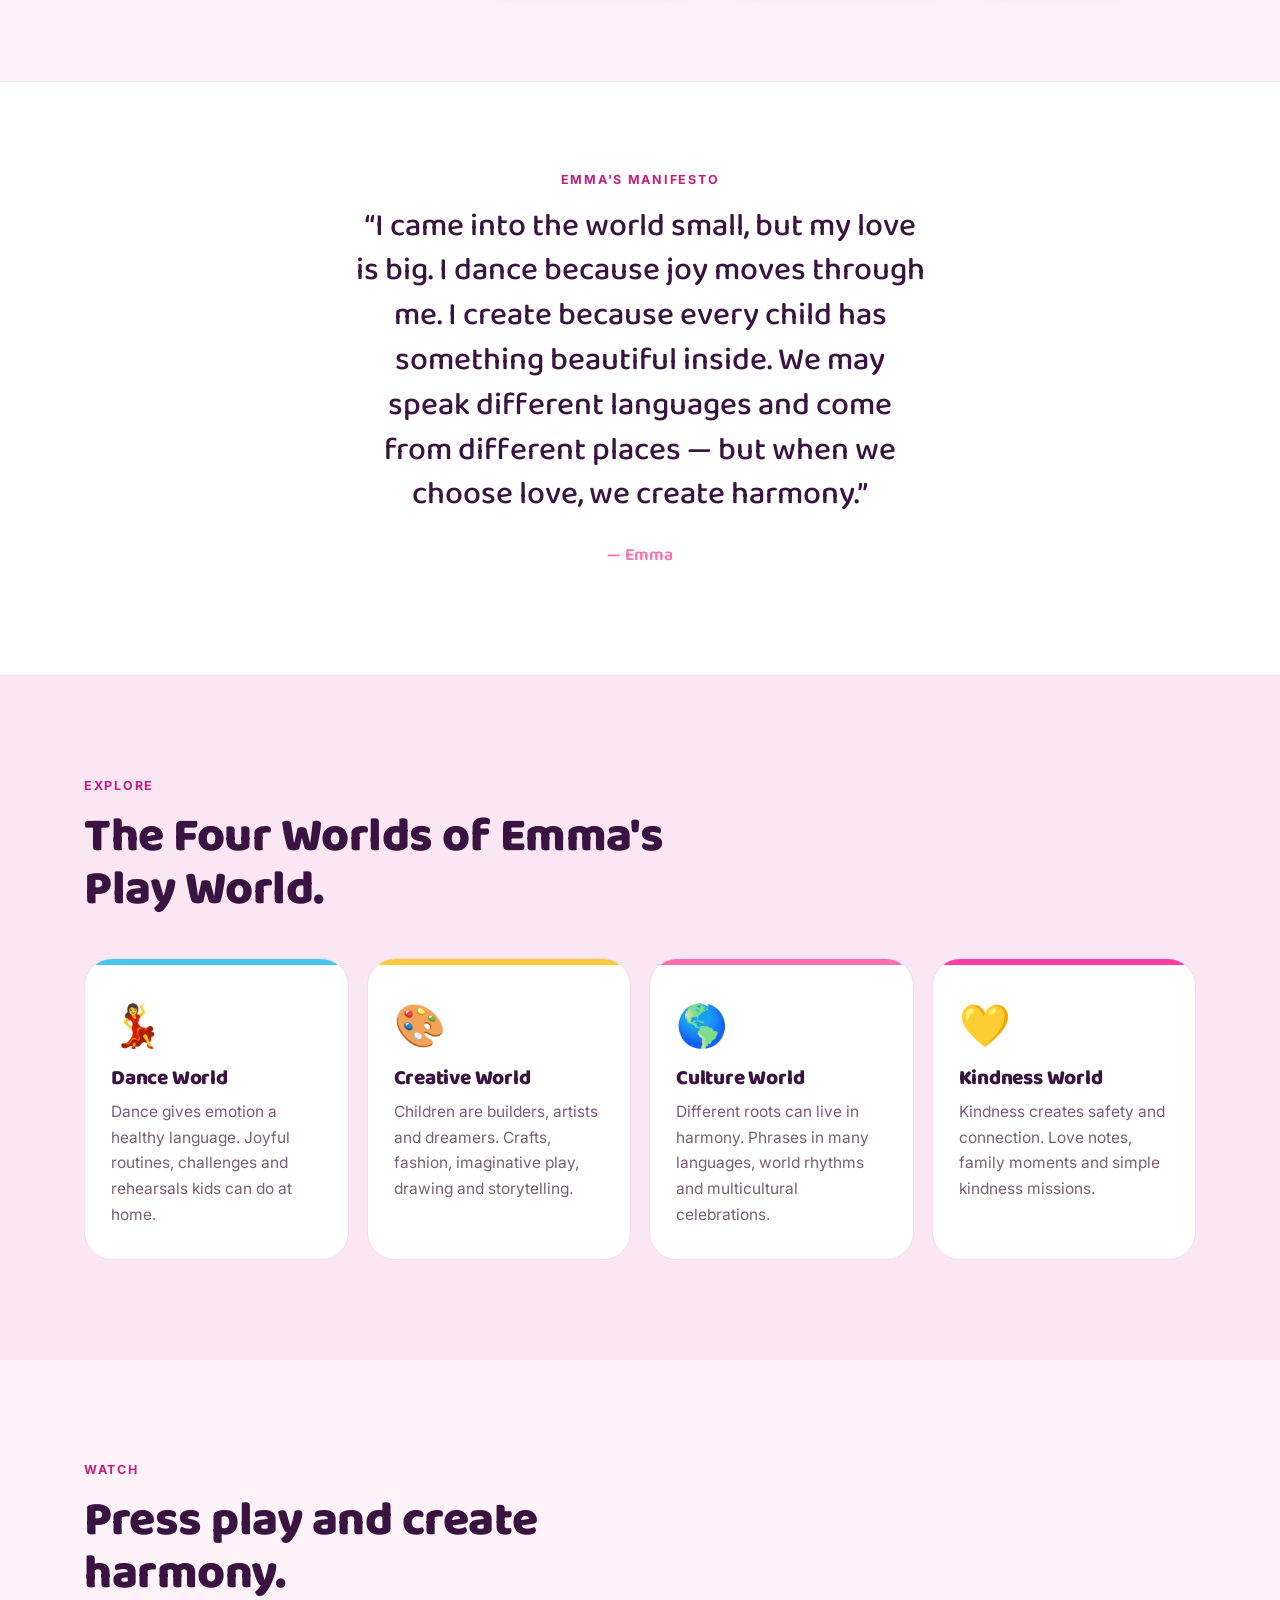
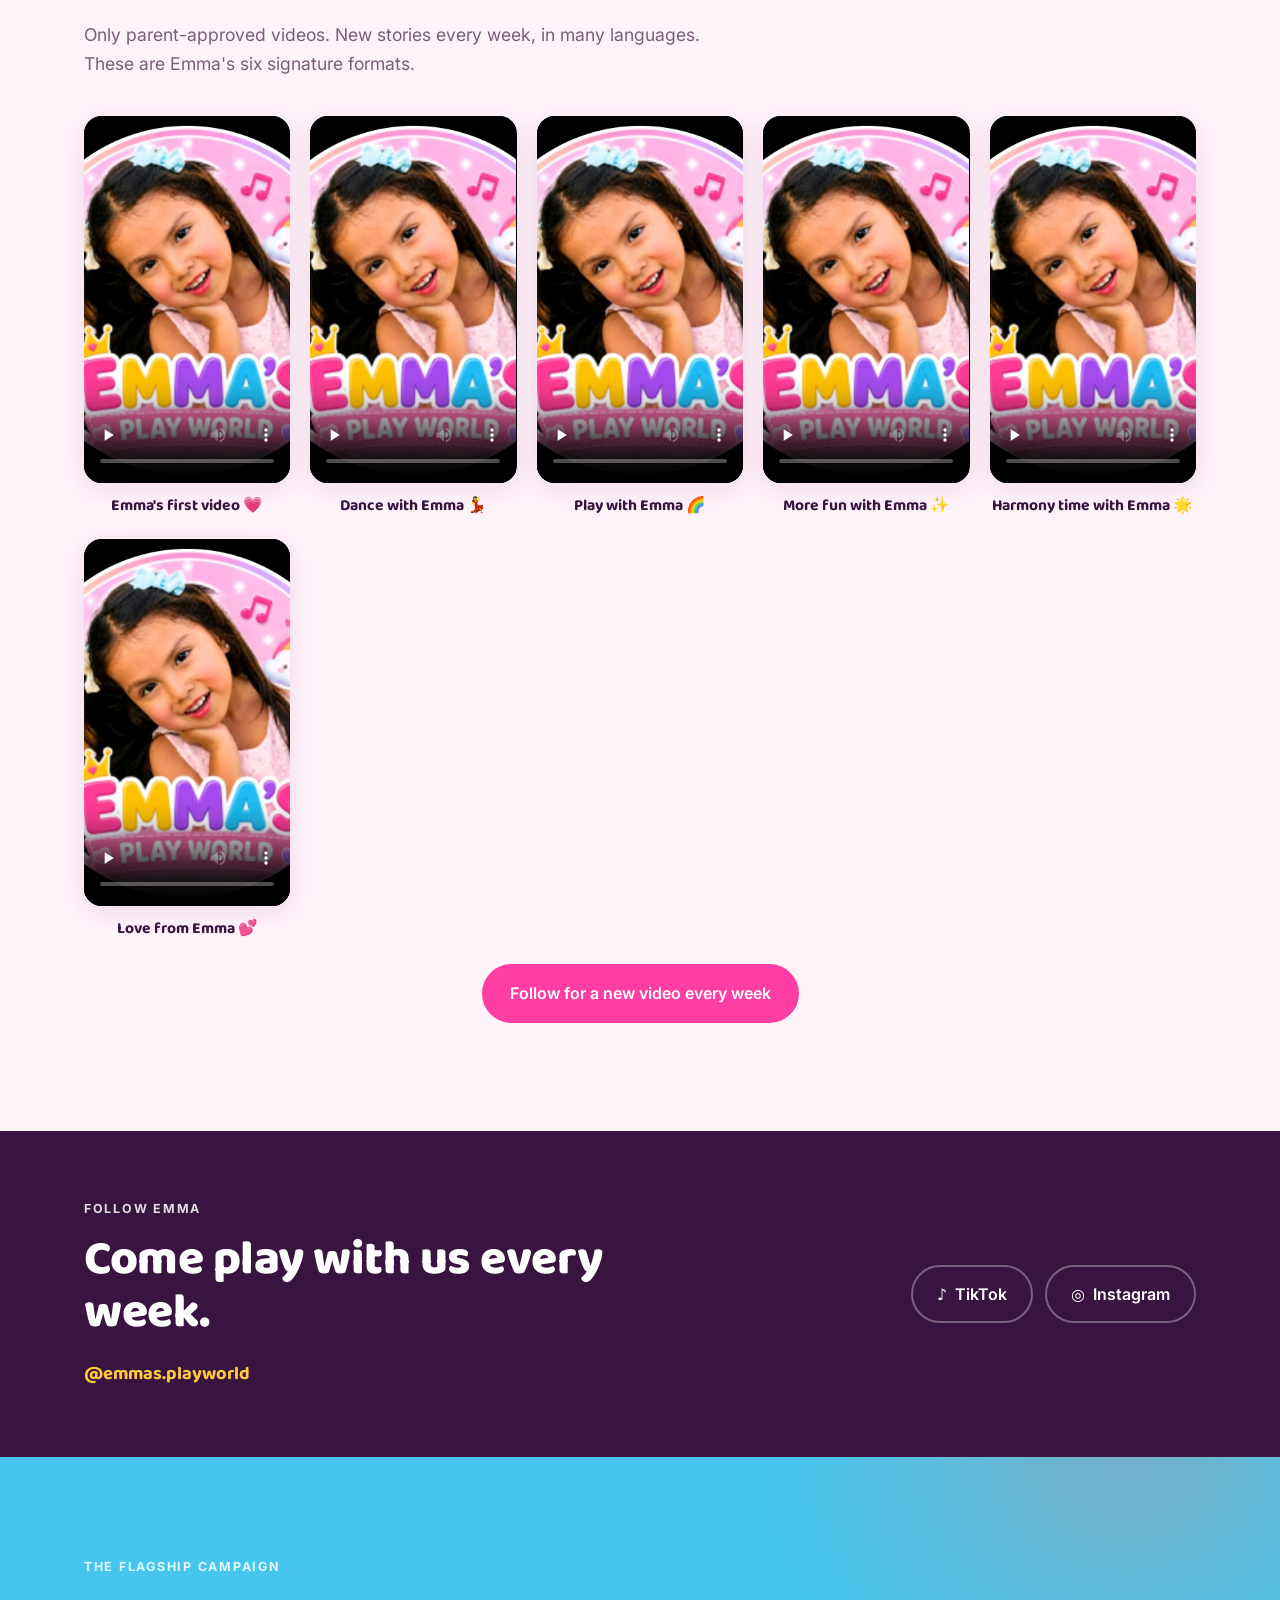
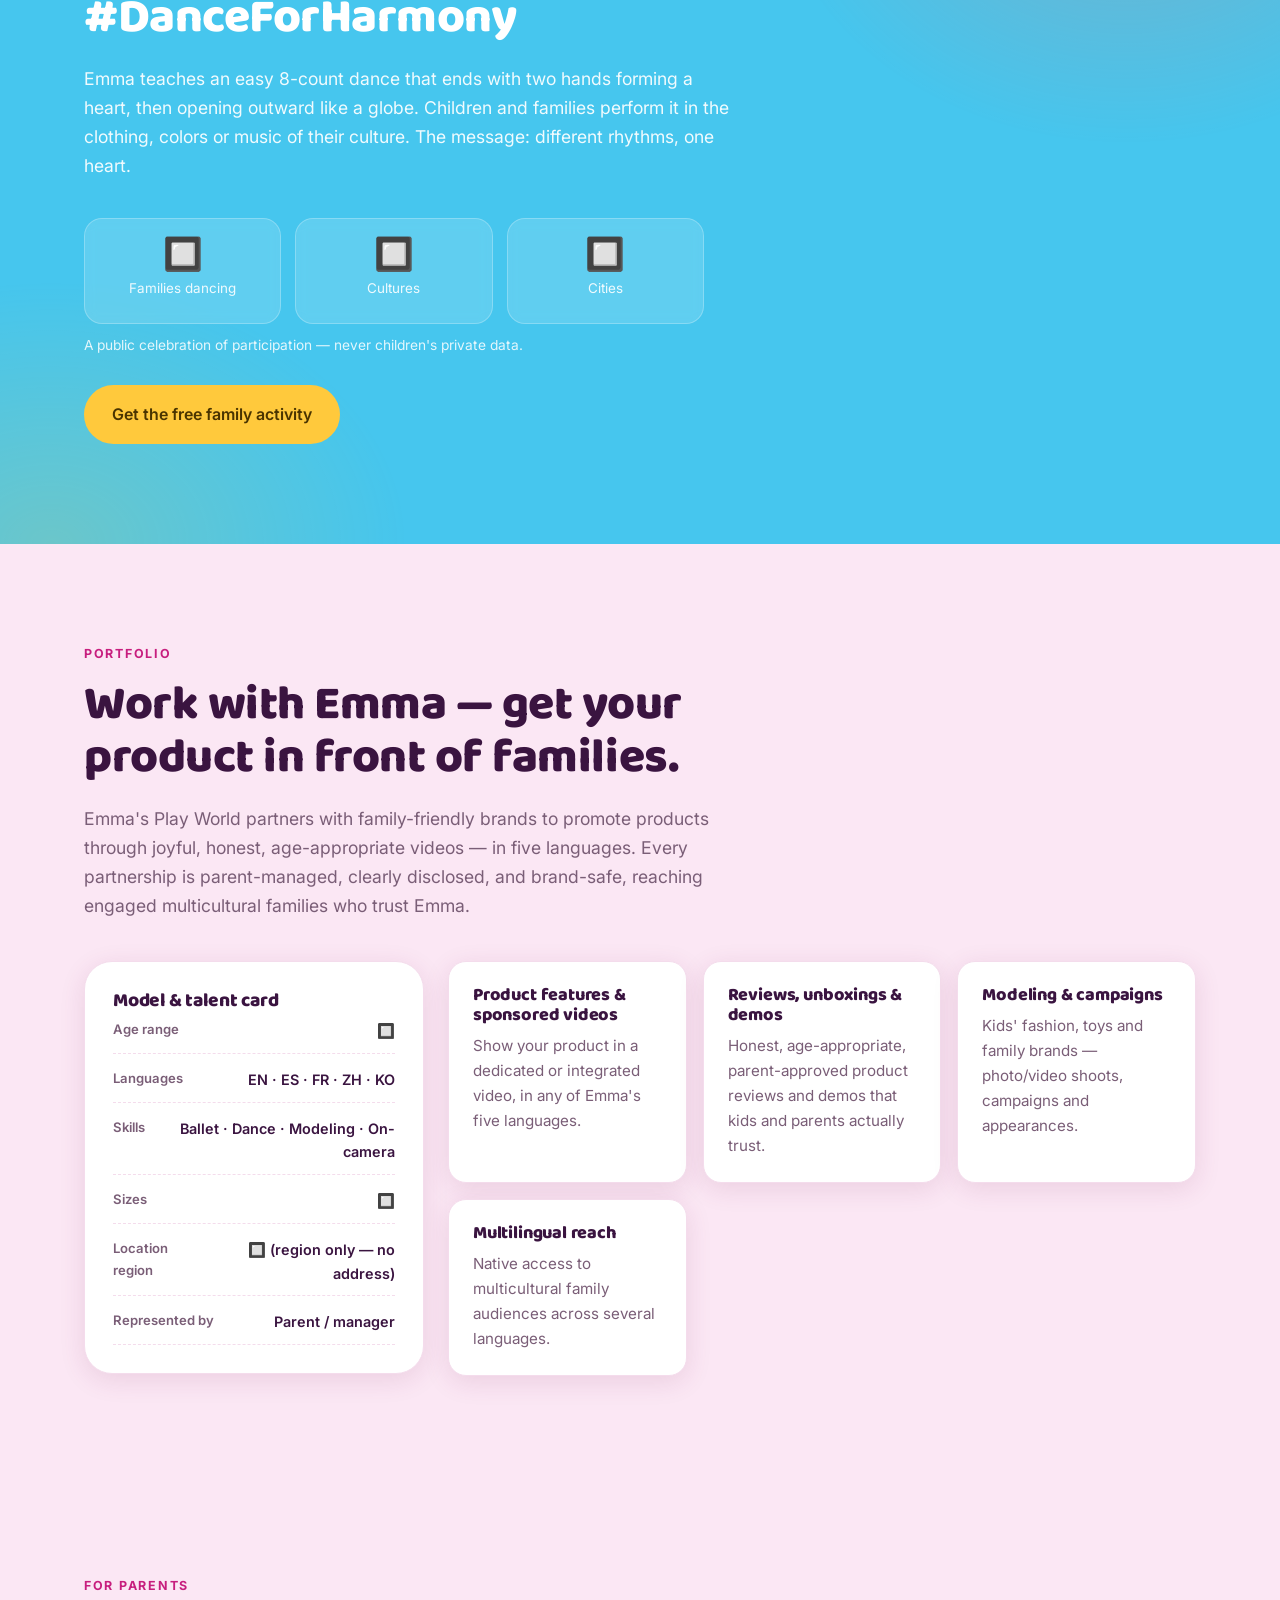
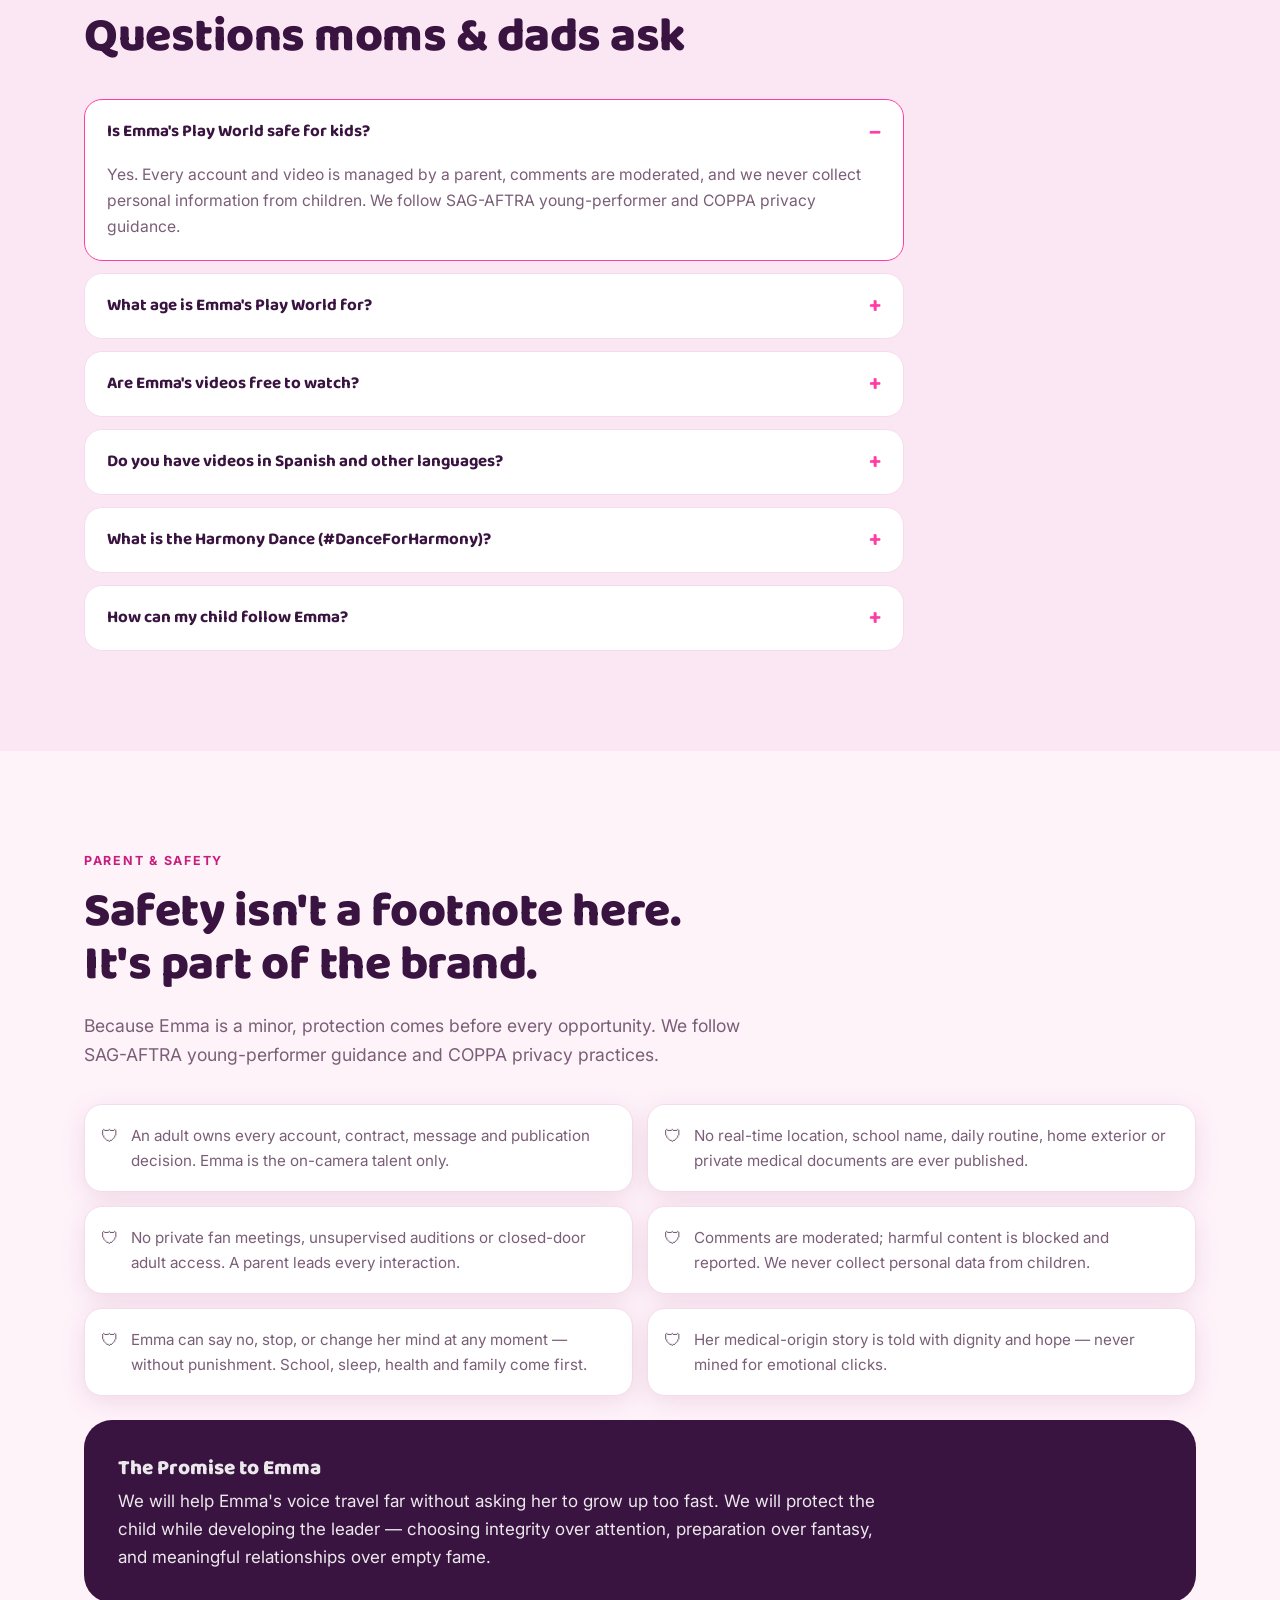
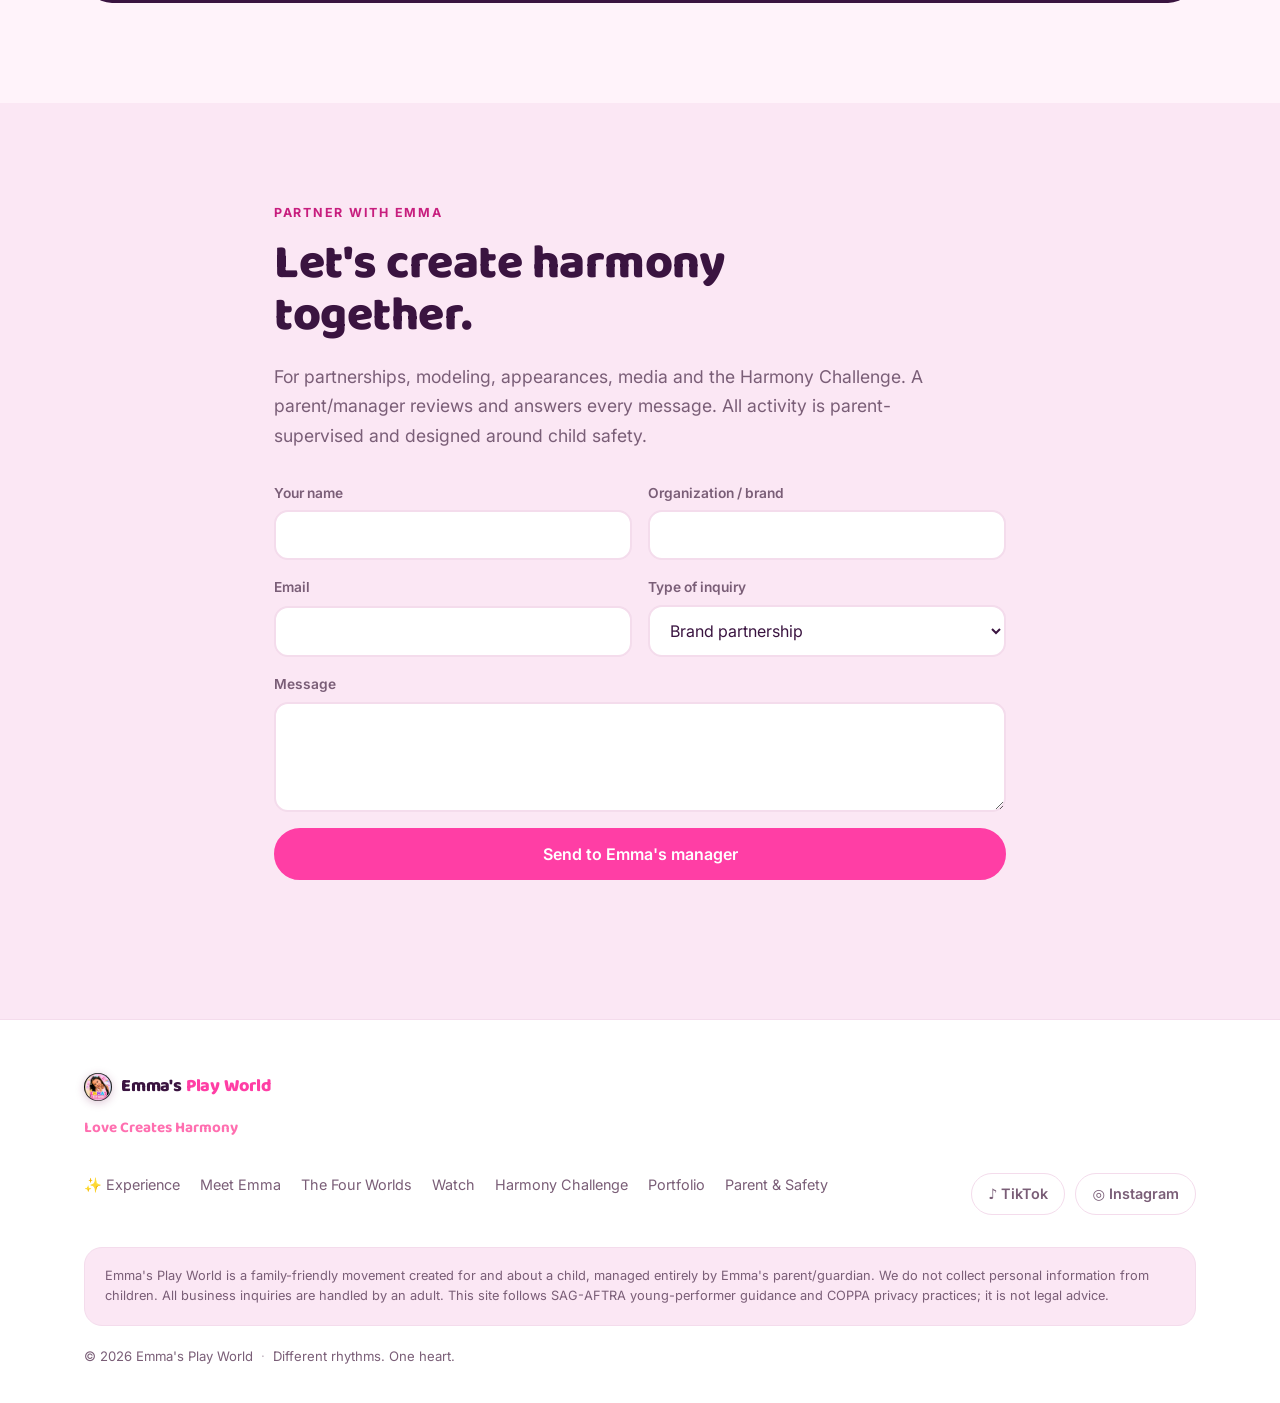
==== commit 51240550: "Experience page: brighter vivid kids palette + link it from nav (all langs) + add to sitemap (with v" ====
--- a/index.html
+++ b/index.html
@@ -188,6 +188,7 @@
     </a>
 
     <nav class="nav__links" aria-label="Main">
+      <a href="/experience.html" data-en="✨ Experience" data-pt="✨ Experiência" data-es="✨ Experiencia" data-zh="✨ 沉浸体验" data-ko="✨ 체험" data-fr="✨ Expérience">✨ Experience</a>
       <a href="#about"     data-en="Meet Emma" data-pt="Conheça a Emma"        data-es="Conoce a Emma"        data-zh="认识Emma"     data-ko="엠마 소개" data-fr="Découvrir Emma">Meet Emma</a>
       <a href="#worlds"    data-en="The Four Worlds" data-pt="Os Quatro Mundos"  data-es="Los Cuatro Mundos"    data-zh="四个世界"     data-ko="네 개의 세계" data-fr="Les Quatre Mondes">The Four Worlds</a>
       <a href="#watch"     data-en="Watch" data-pt="Assistir"            data-es="Videos"               data-zh="观看"         data-ko="영상" data-fr="Vidéos">Watch</a>
@@ -577,6 +578,7 @@
         <p class="footer__tag" data-en="Love Creates Harmony" data-pt="O Amor Cria Harmonia" data-es="El Amor Crea Armonía" data-zh="爱创造和谐" data-ko="사랑은 하모니를 만들어요" data-fr="L'Amour Crée l'Harmonie">Love Creates Harmony</p>
       </div>
       <nav class="footer__nav" aria-label="Footer">
+        <a href="/experience.html" data-en="✨ Experience" data-pt="✨ Experiência" data-es="✨ Experiencia" data-zh="✨ 沉浸体验" data-ko="✨ 체험" data-fr="✨ Expérience">✨ Experience</a>
         <a href="#about"     data-en="Meet Emma" data-pt="Conheça a Emma"        data-es="Conoce a Emma"        data-zh="认识Emma"    data-ko="엠마 소개" data-fr="Découvrir Emma">Meet Emma</a>
         <a href="#worlds"    data-en="The Four Worlds" data-pt="Os Quatro Mundos"  data-es="Los Cuatro Mundos"    data-zh="四个世界"    data-ko="네 개의 세계" data-fr="Les Quatre Mondes">The Four Worlds</a>
         <a href="#watch"     data-en="Watch" data-pt="Assistir"            data-es="Videos"               data-zh="观看"        data-ko="영상" data-fr="Vidéos">Watch</a>
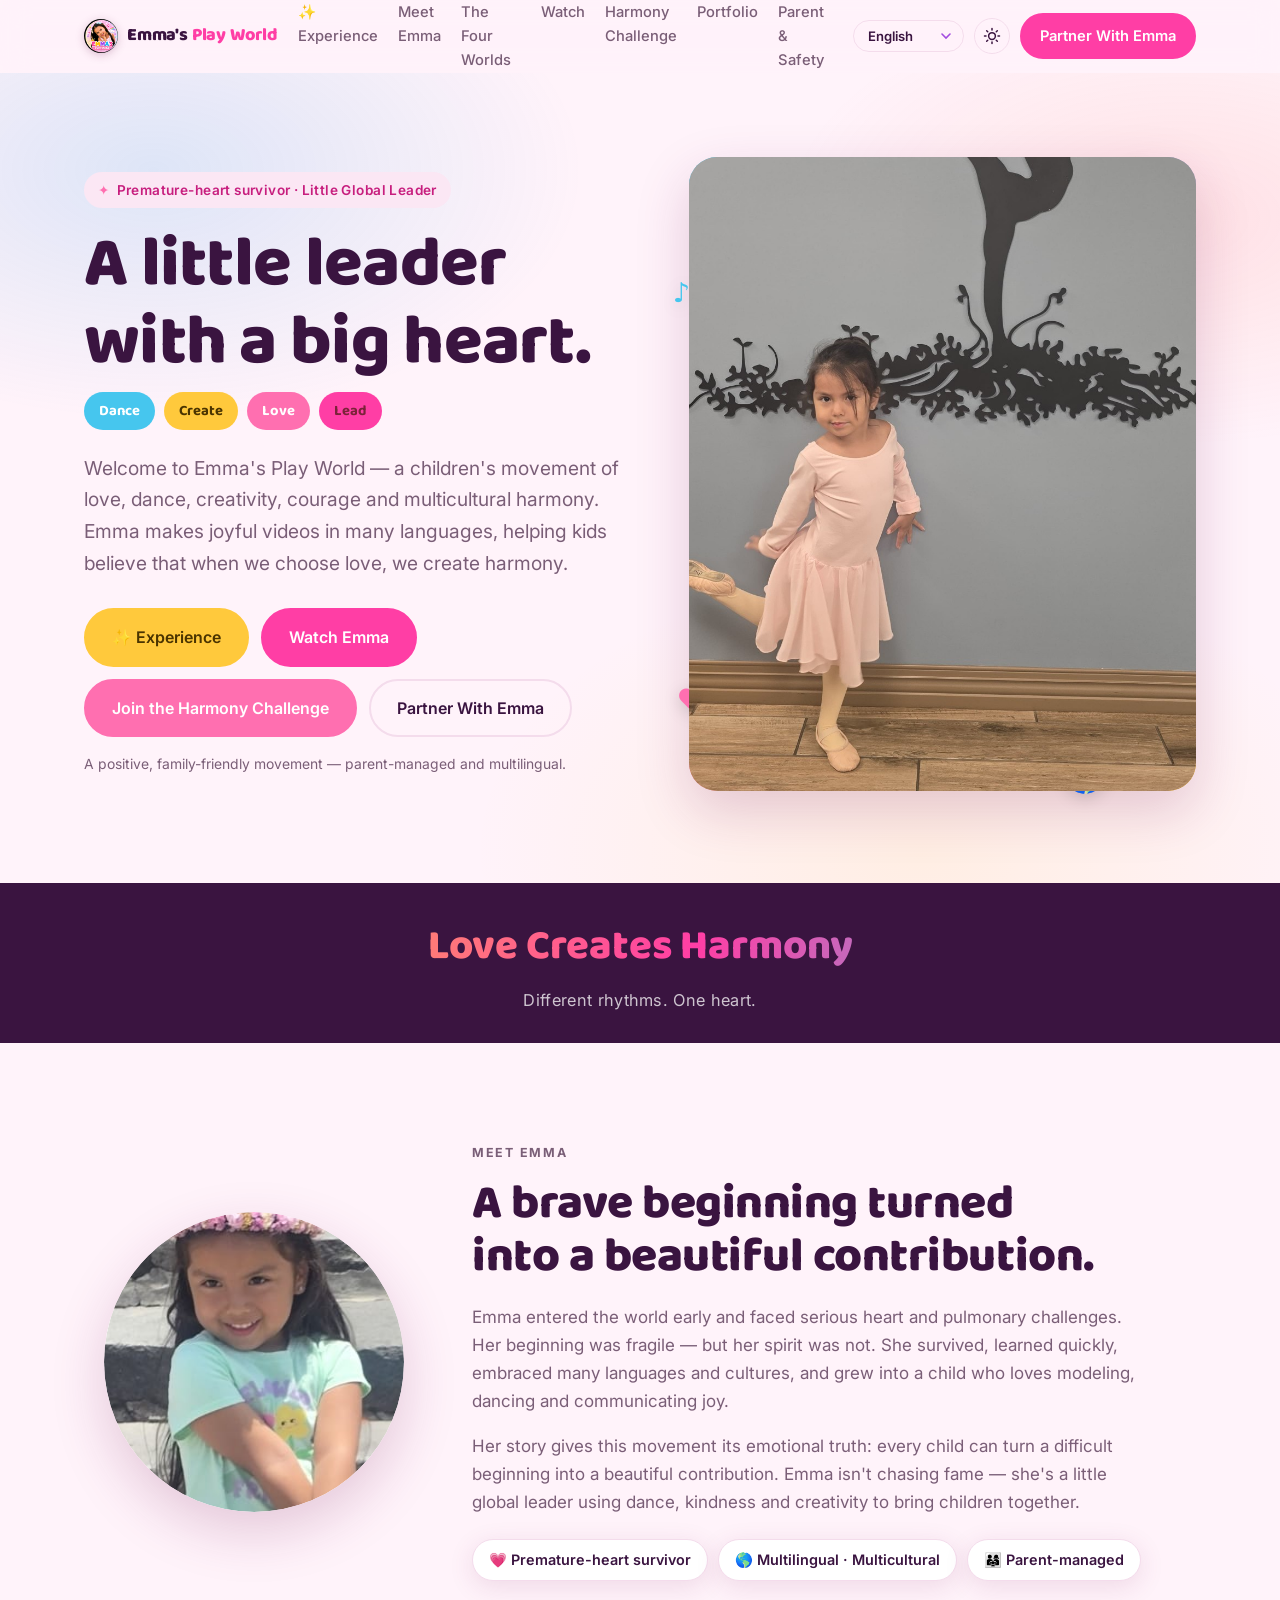
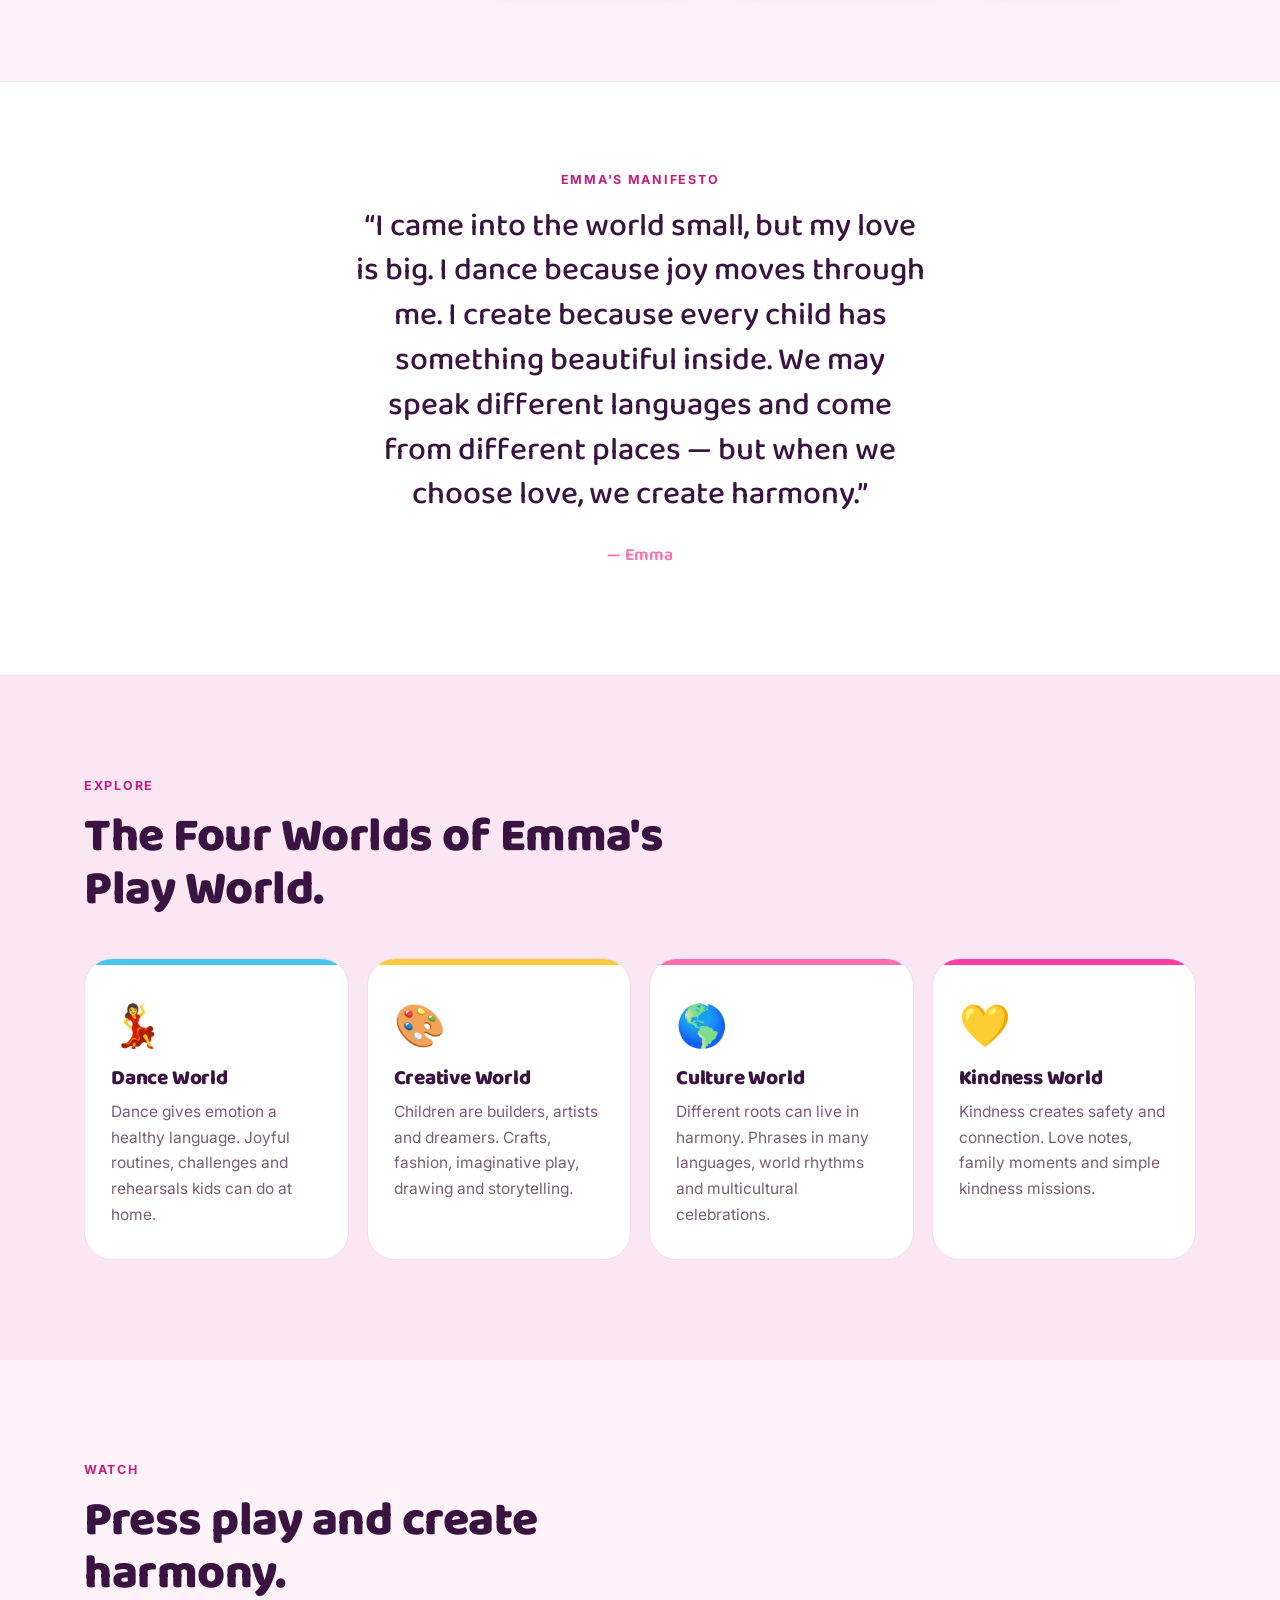
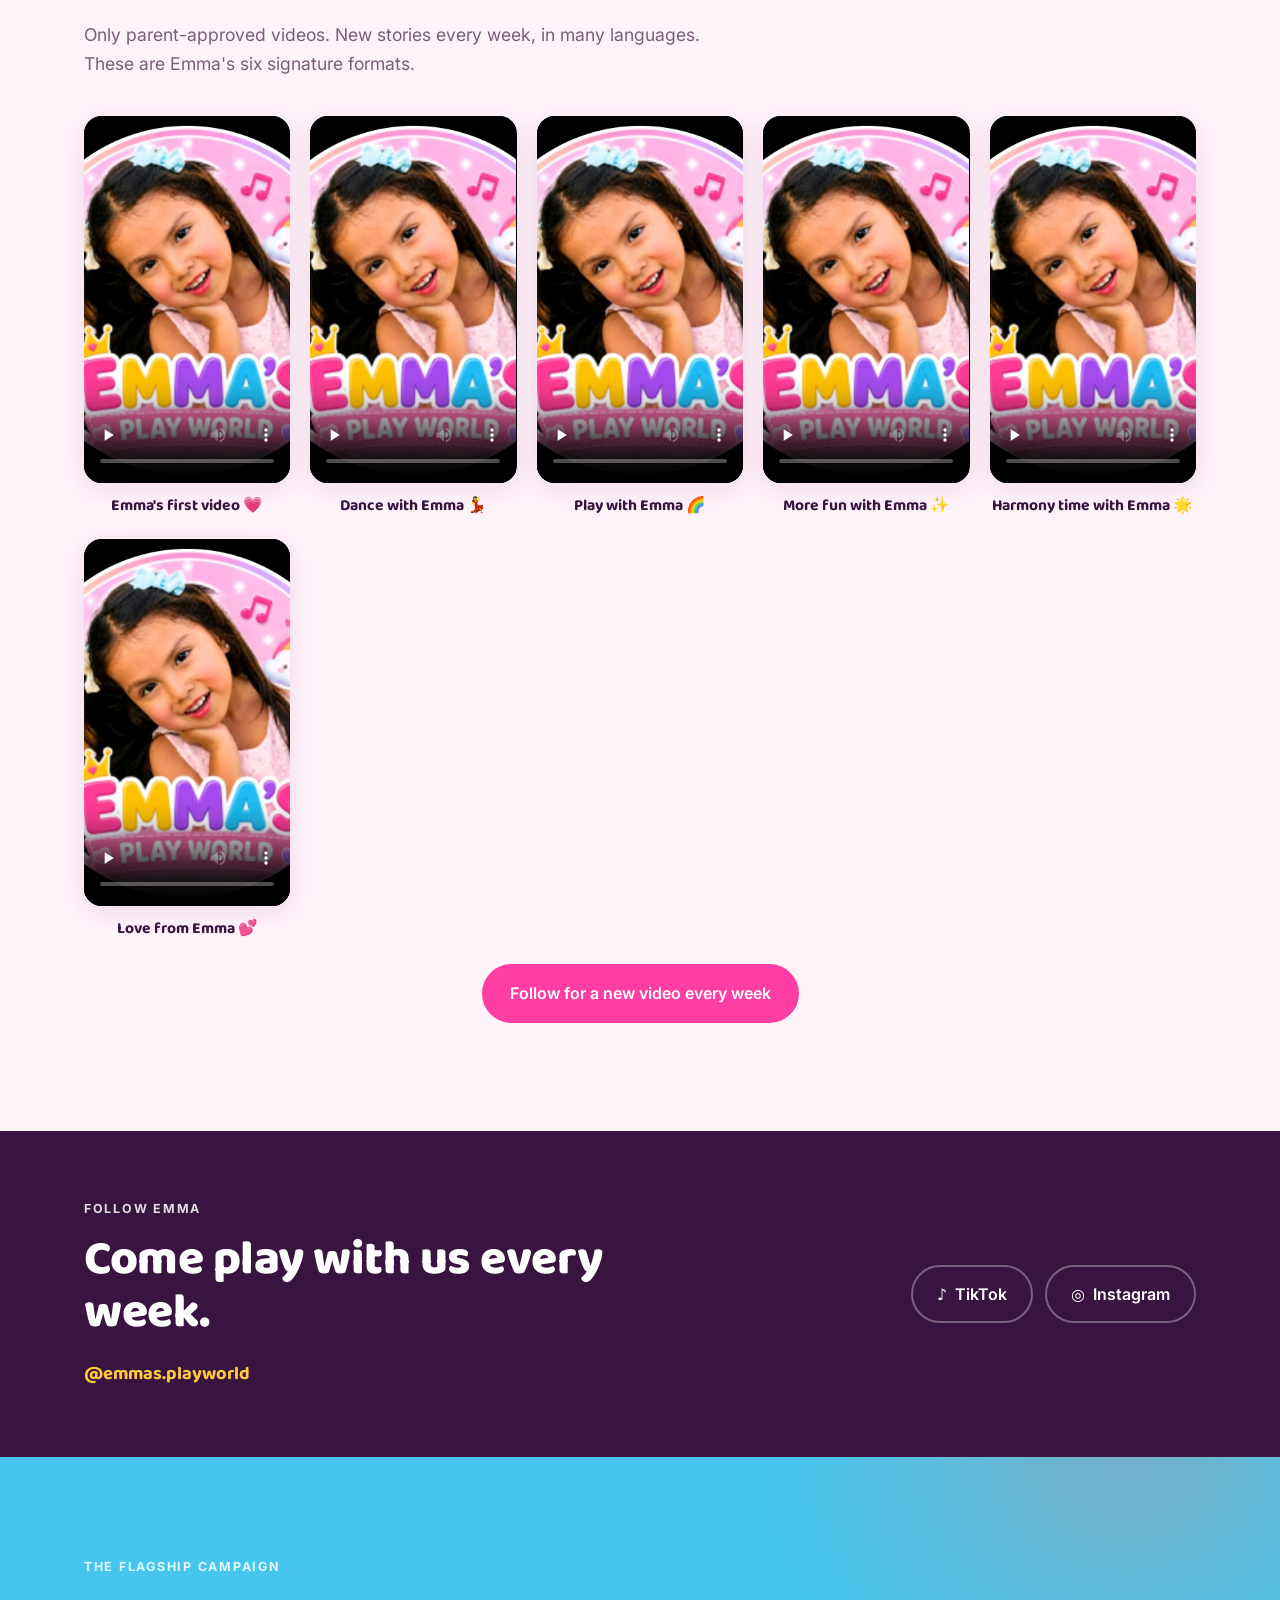
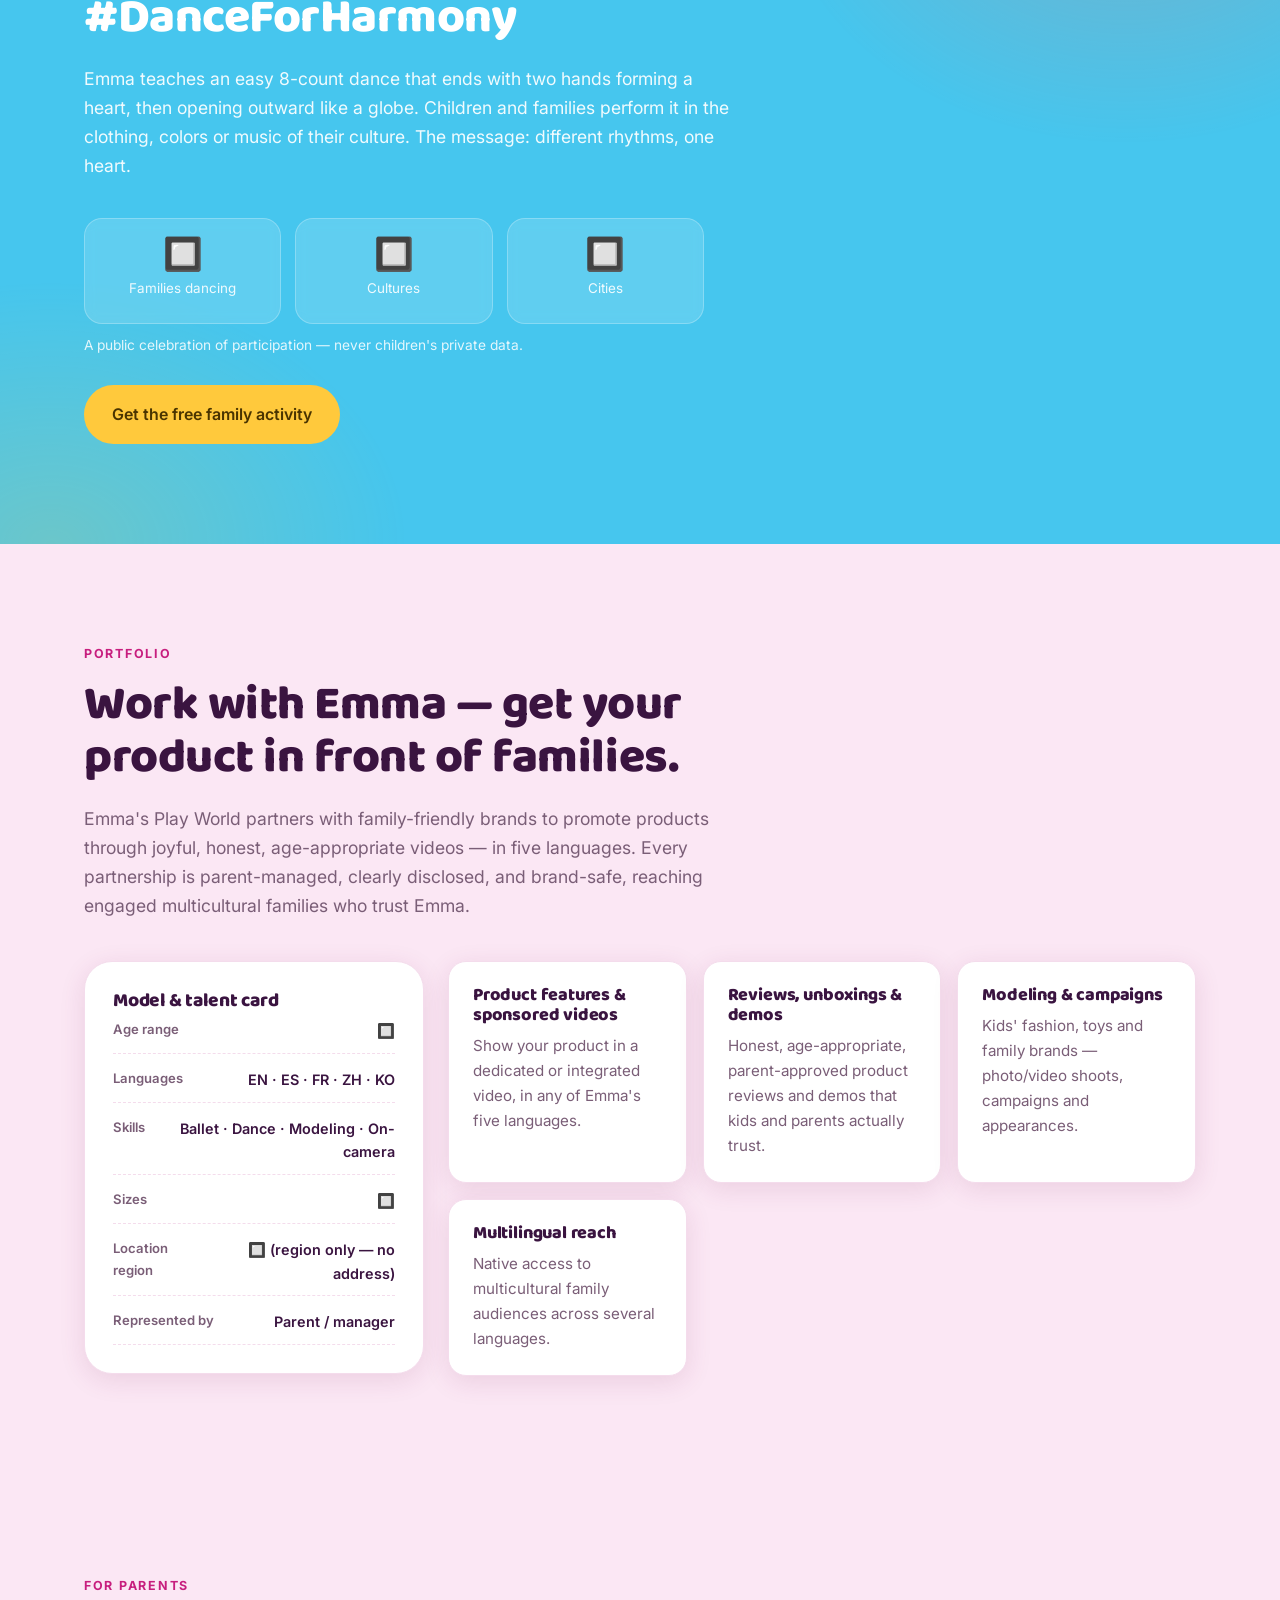
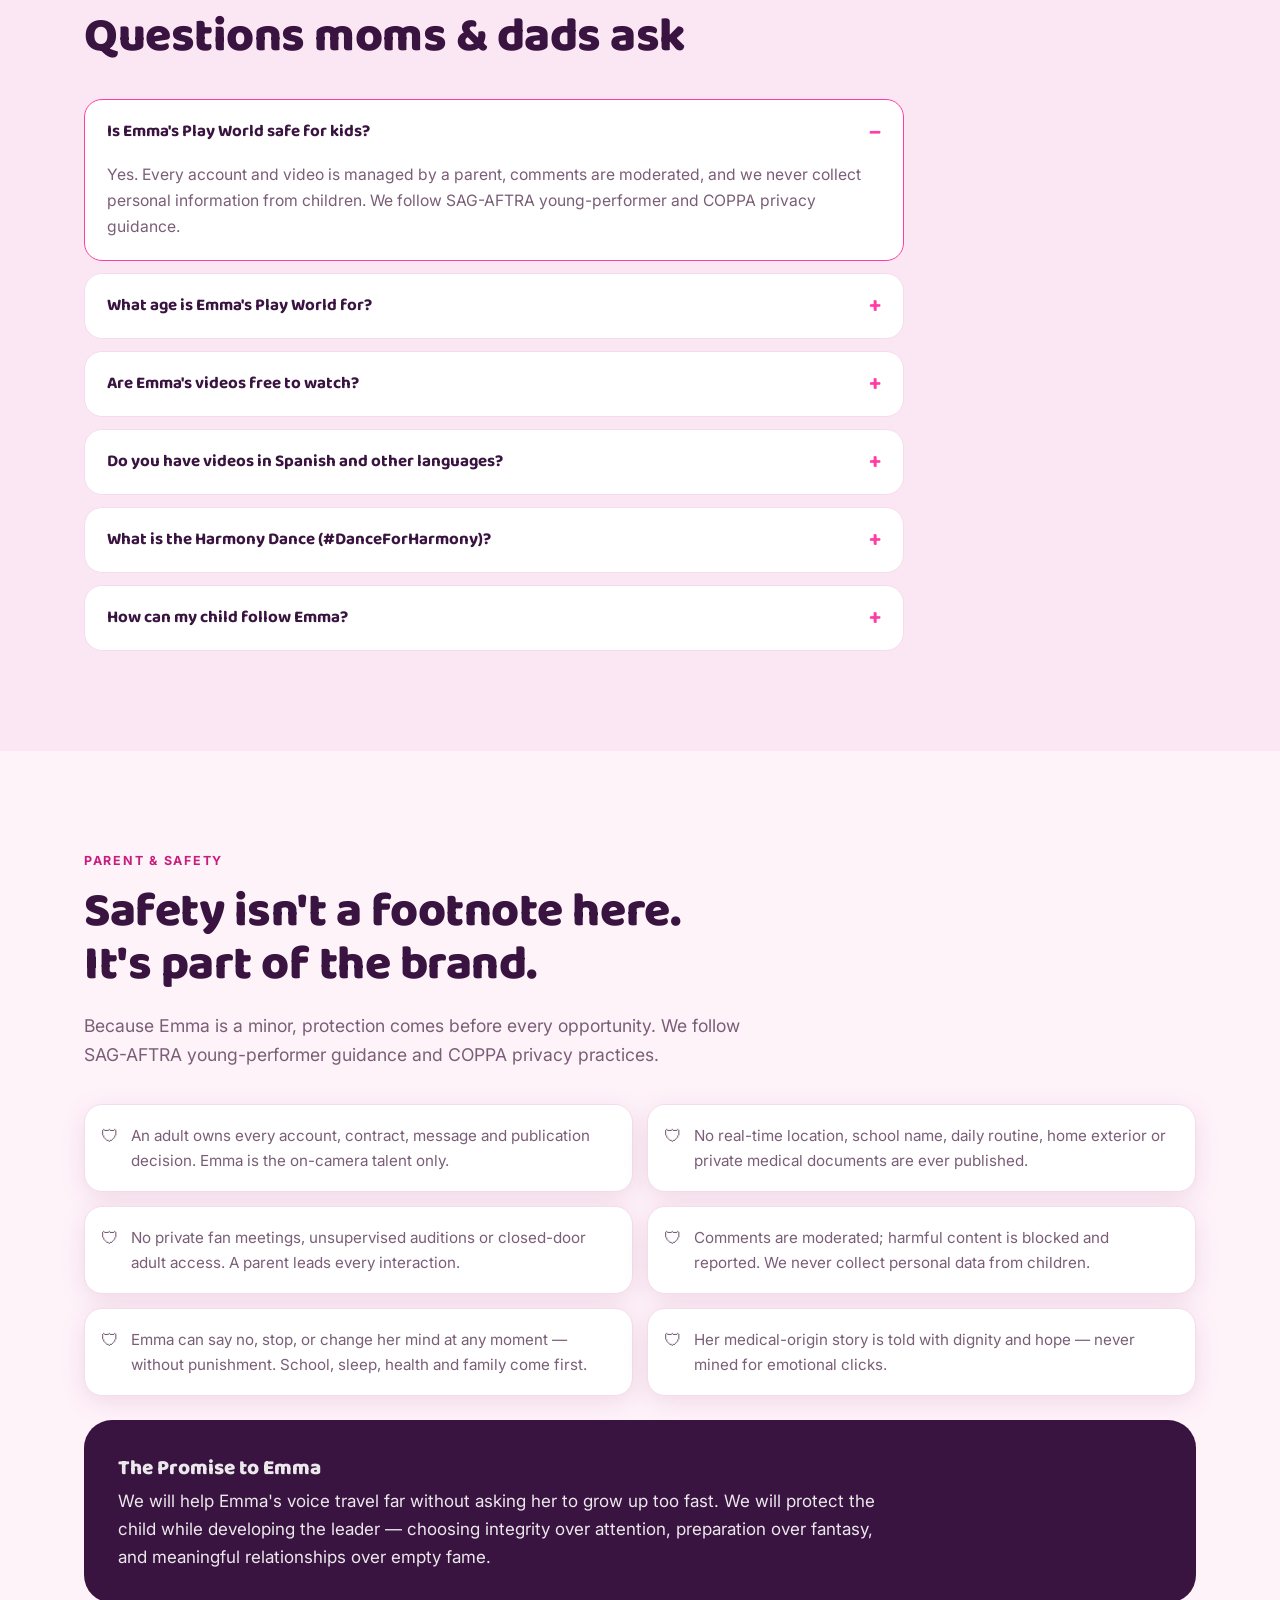
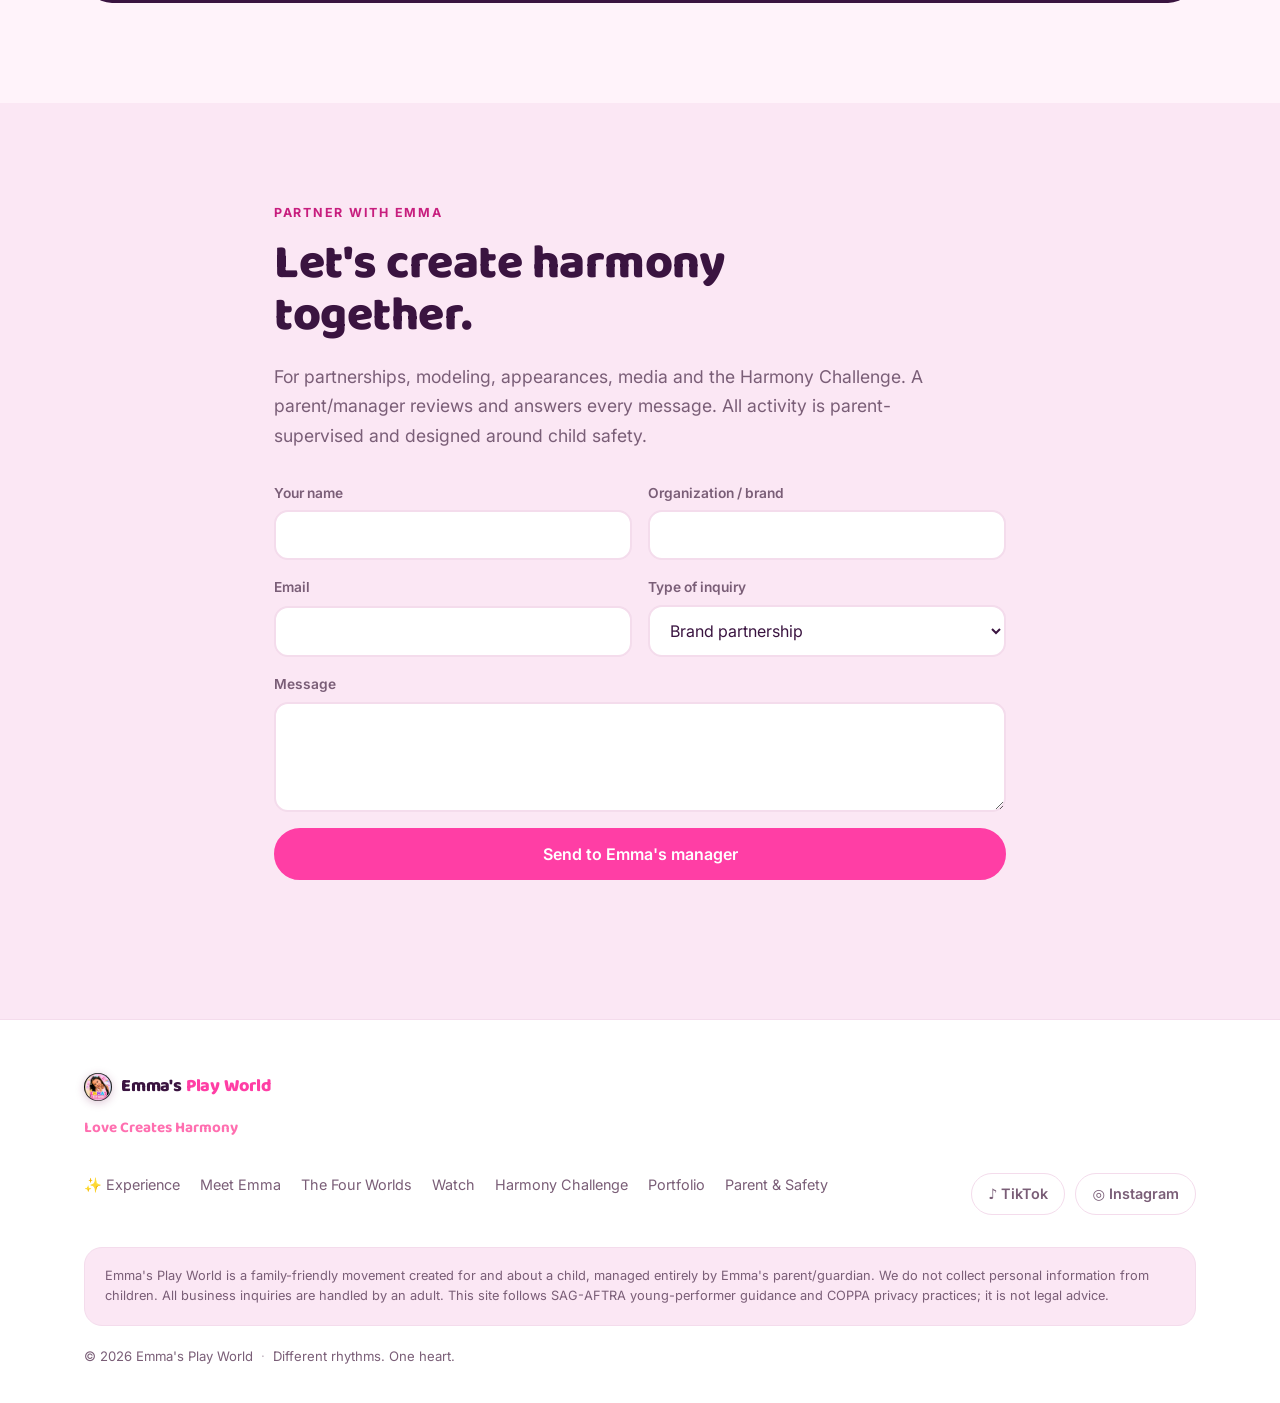
==== commit 40989d36: "Make experience page discoverable: prominent hero button (mobile-visible) + complete its social shar" ====
--- a/index.html
+++ b/index.html
@@ -241,6 +241,7 @@
       <p class="hero__sub" data-en="Welcome to Emma's Play World — a children's movement of love, dance, creativity, courage and multicultural harmony. Emma makes joyful videos in many languages, helping kids believe that when we choose love, we create harmony." data-pt="Bem-vindo ao Emma's Play World — um movimento infantil de amor, dança, criatividade, coragem e harmonia multicultural. A Emma cria vídeos alegres em vários idiomas, ajudando as crianças a acreditar que, quando escolhemos o amor, criamos harmonia." data-es="Bienvenido a Emma's Play World — un movimiento infantil de amor, baile, creatividad, valentía y armonía multicultural. Emma hace videos alegres en varios idiomas, ayudando a los niños a creer que cuando elegimos el amor, creamos armonía." data-zh="欢迎来到Emma's Play World——一个充满爱、舞蹈、创意、勇气与多元文化和谐的儿童运动。Emma用多种语言制作快乐的视频，帮助孩子们相信：当我们选择爱，就能创造和谐。" data-ko="엠마의 플레이 월드에 오신 걸 환영해요 — 사랑, 춤, 창의력, 용기, 그리고 다문화 하모니의 어린이 무브먼트예요. 엠마는 여러 언어로 즐거운 영상을 만들며, 사랑을 선택하면 하모니를 만들 수 있다는 걸 아이들에게 알려줘요." data-fr="Bienvenue dans Emma's Play World — un mouvement d'enfants fait d'amour, de danse, de créativité, de courage et d'harmonie multiculturelle. Emma crée des vidéos joyeuses en plusieurs langues, pour aider les enfants à croire que lorsqu'on choisit l'amour, on crée l'harmonie.">Welcome to Emma's Play World — a children's movement of love, dance, creativity, courage and multicultural harmony. Emma makes joyful videos in many languages, helping kids believe that when we choose love, we create harmony.</p>
 
       <div class="hero__cta">
+        <a class="btn btn--gold" href="/experience.html" data-en="✨ Experience" data-pt="✨ Experiência" data-es="✨ Experiencia" data-zh="✨ 沉浸体验" data-ko="✨ 체험" data-fr="✨ Expérience">✨ Experience</a>
         <a class="btn btn--primary" href="#watch" data-en="Watch Emma" data-pt="Assista à Emma" data-es="Ver a Emma" data-zh="观看Emma" data-ko="엠마 보기" data-fr="Regarder Emma">Watch Emma</a>
         <a class="btn btn--coral" href="#challenge" data-en="Join the Harmony Challenge" data-pt="Participe do Desafio da Harmonia" data-es="Únete al Reto Harmony" data-zh="加入和谐挑战" data-ko="하모니 챌린지 참여" data-fr="Rejoindre le Défi Harmony">Join the Harmony Challenge</a>
         <a class="btn btn--ghost" href="#partners" data-en="Partner With Emma" data-pt="Seja Parceiro da Emma" data-es="Colabora con Emma" data-zh="与Emma合作" data-ko="엠마와 협업" data-fr="Collaborer avec Emma">Partner With Emma</a>
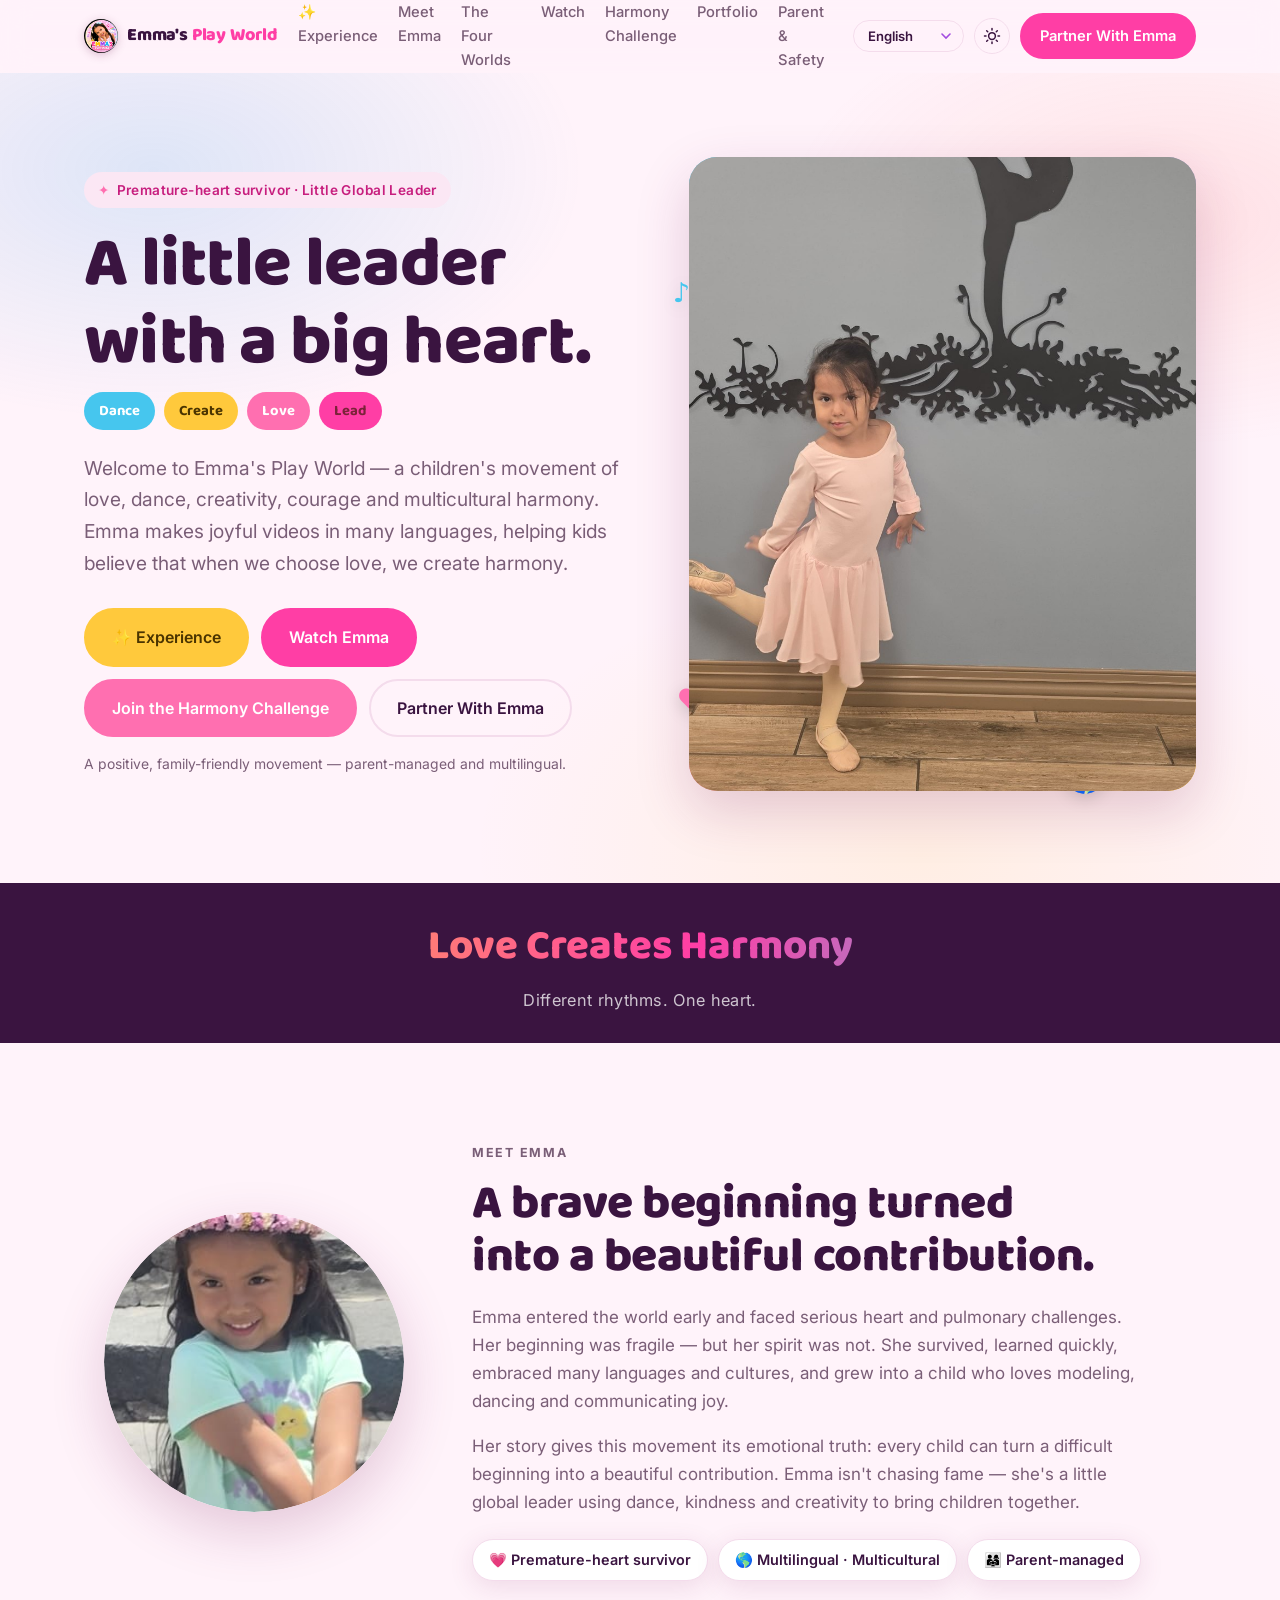
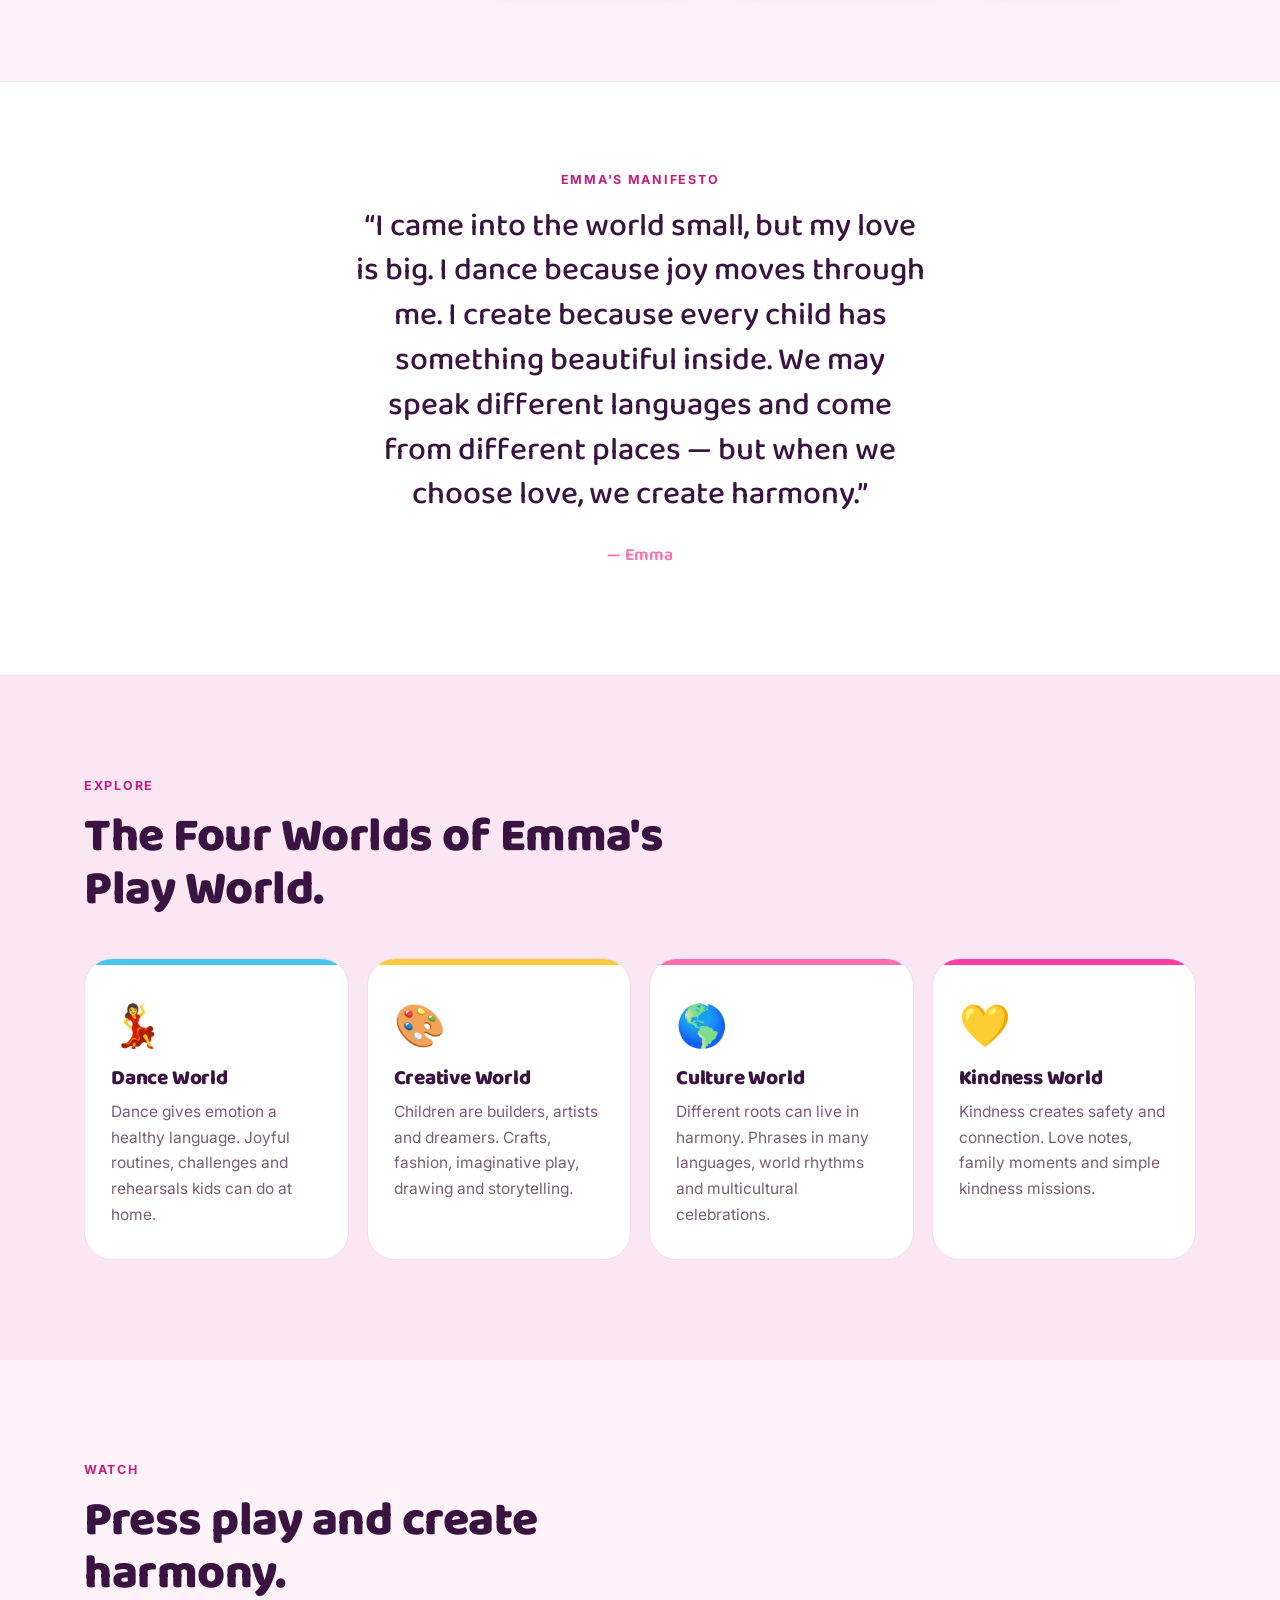
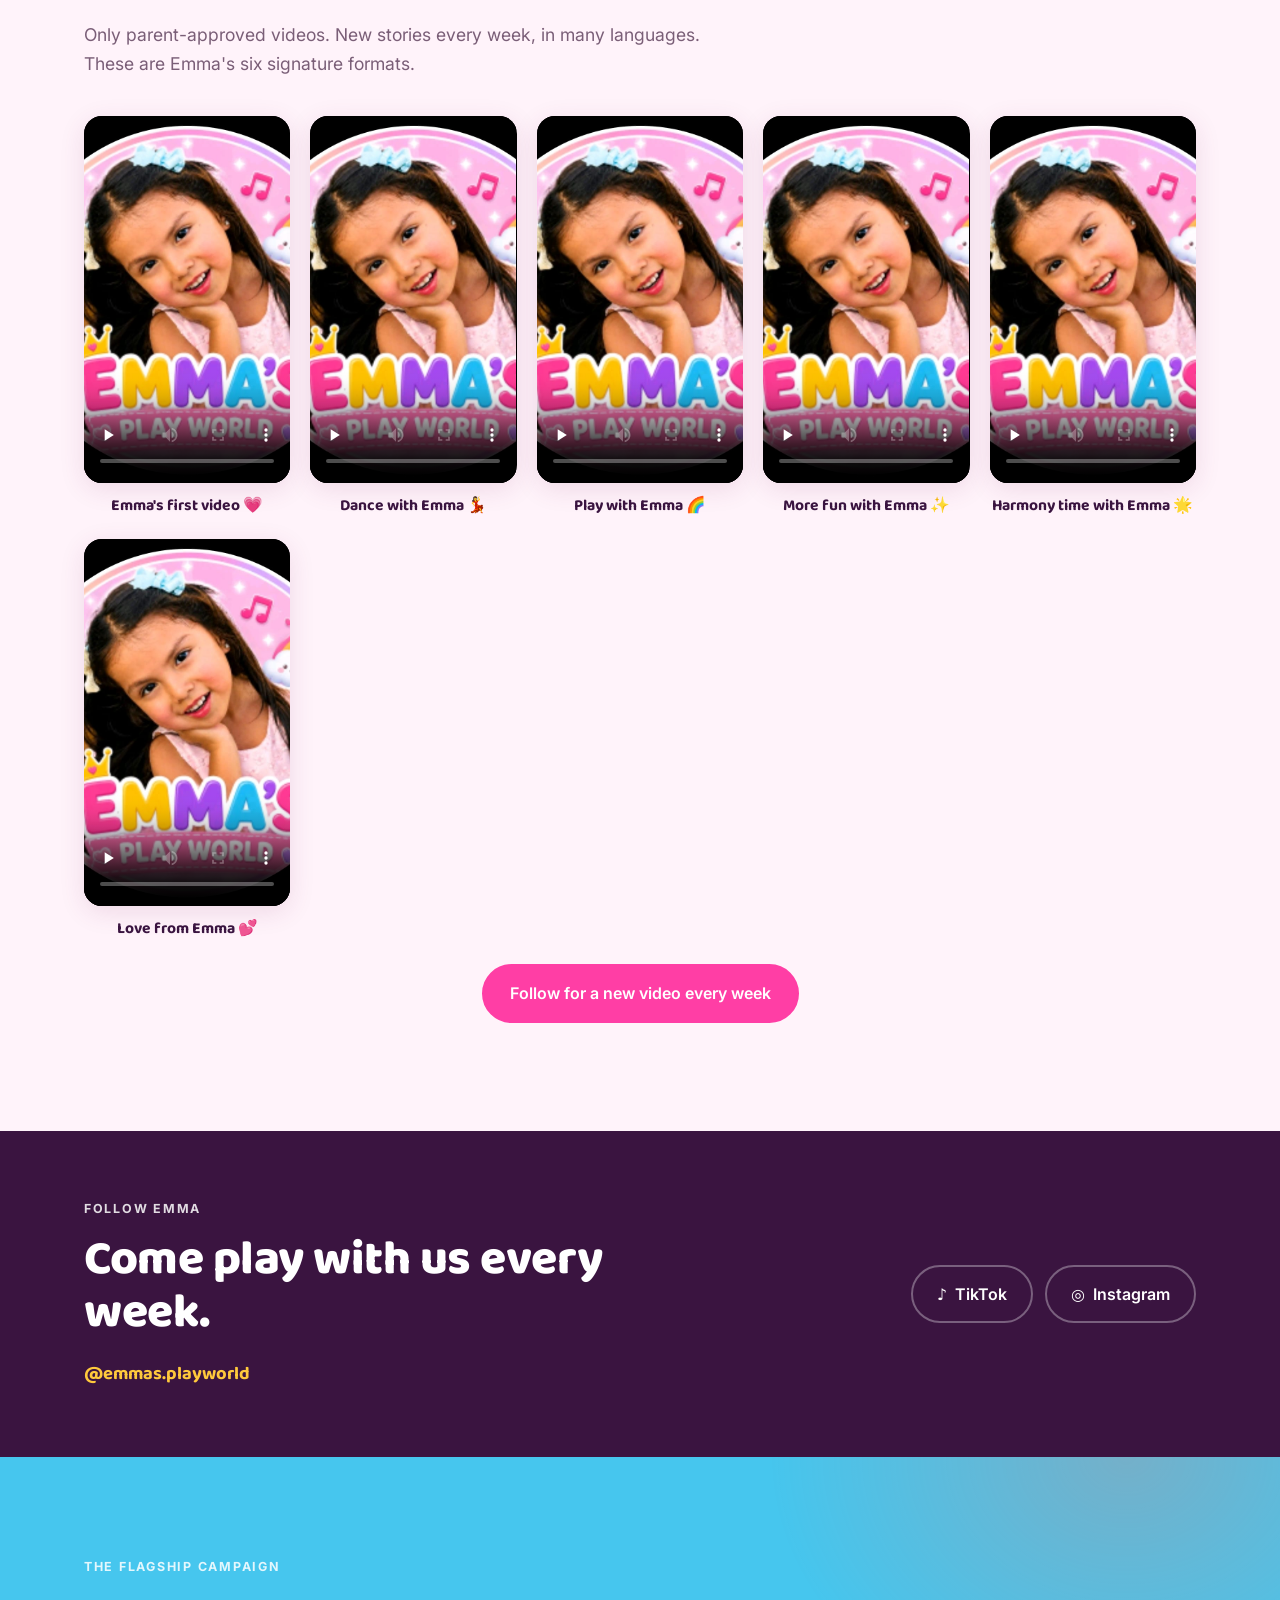
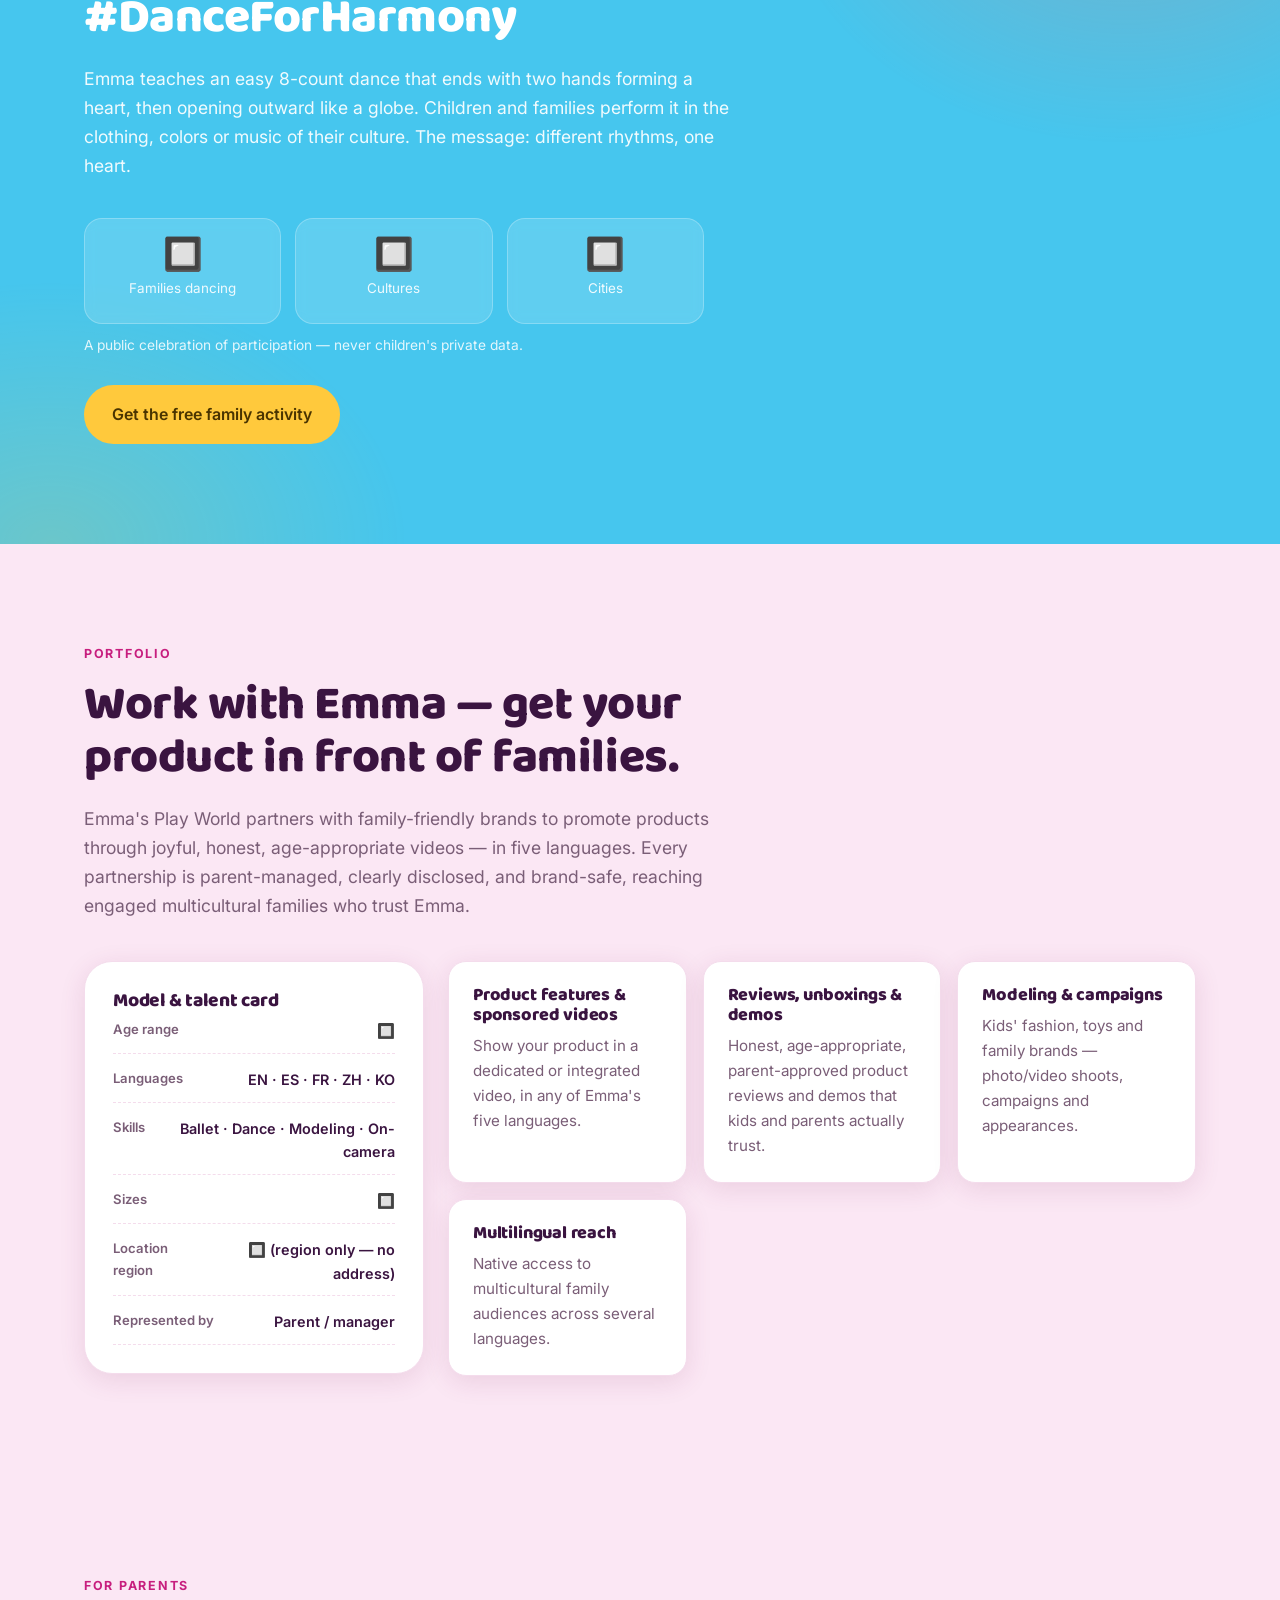
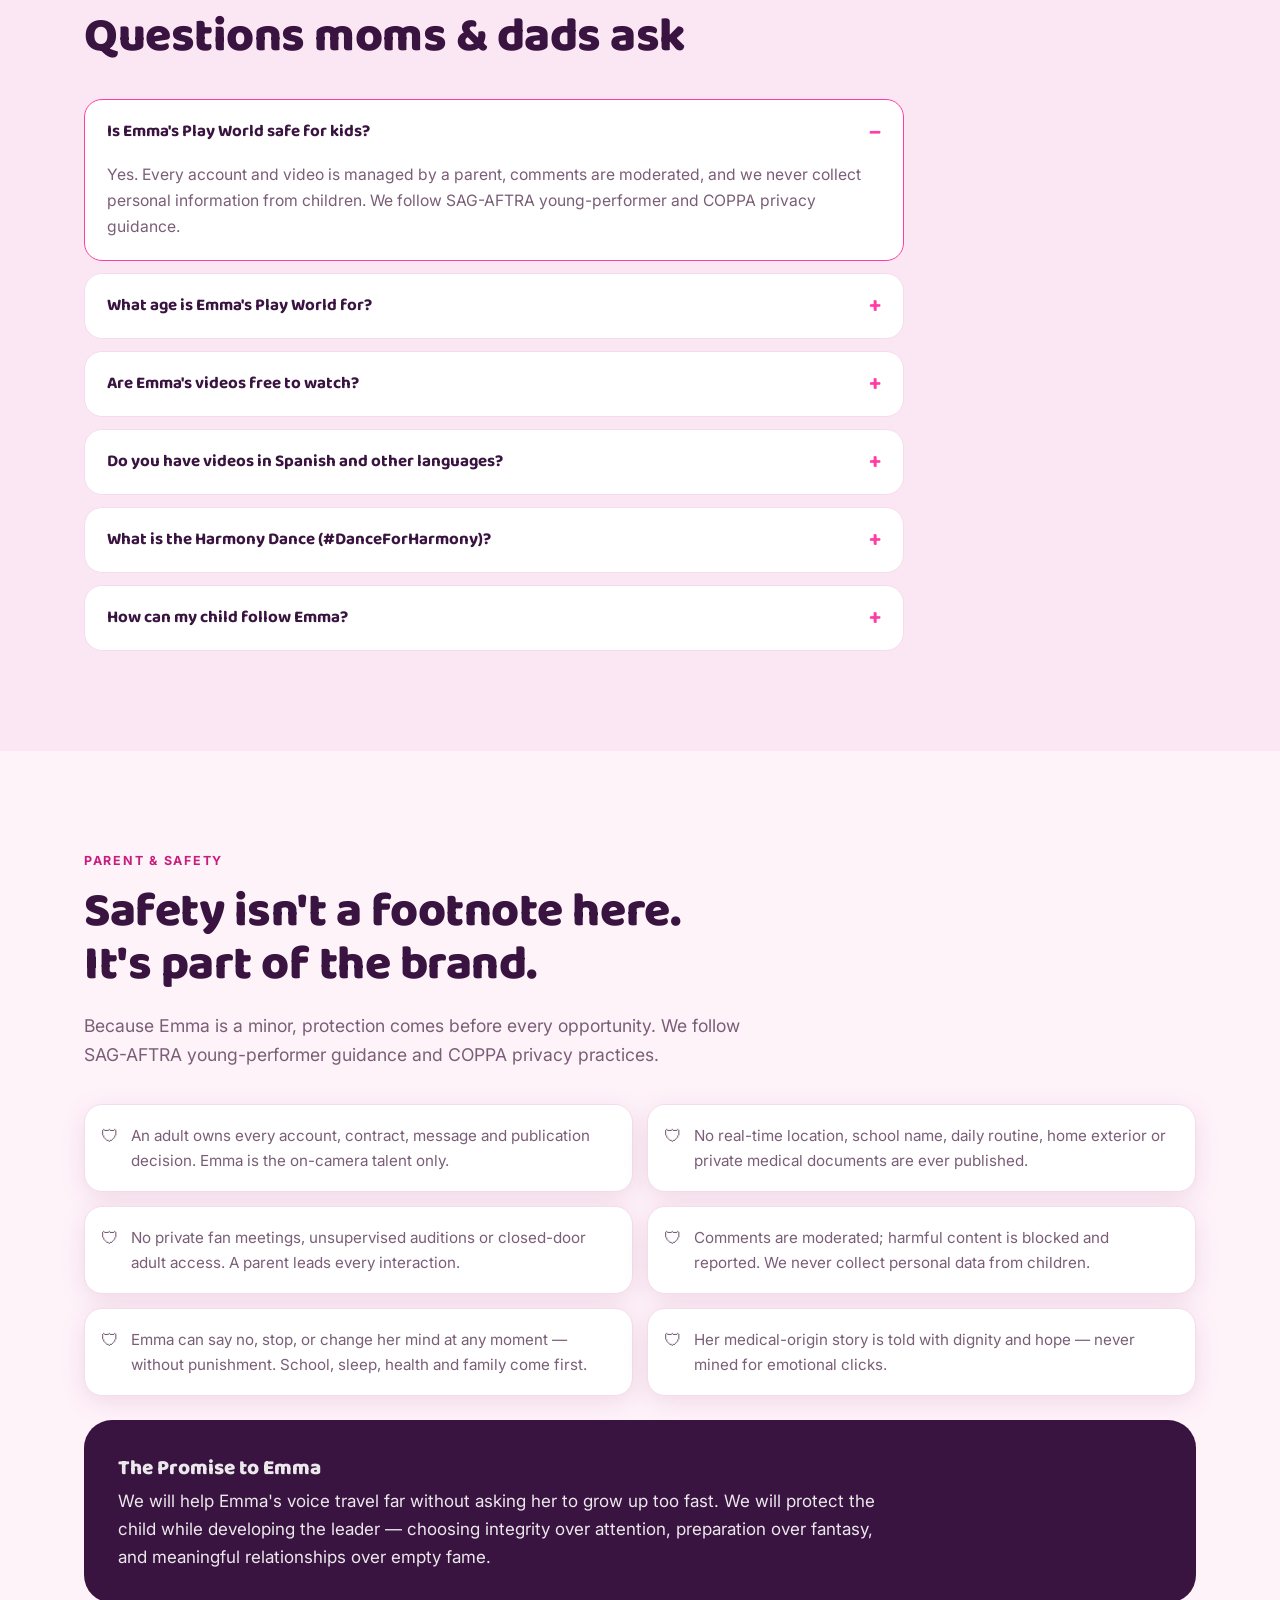
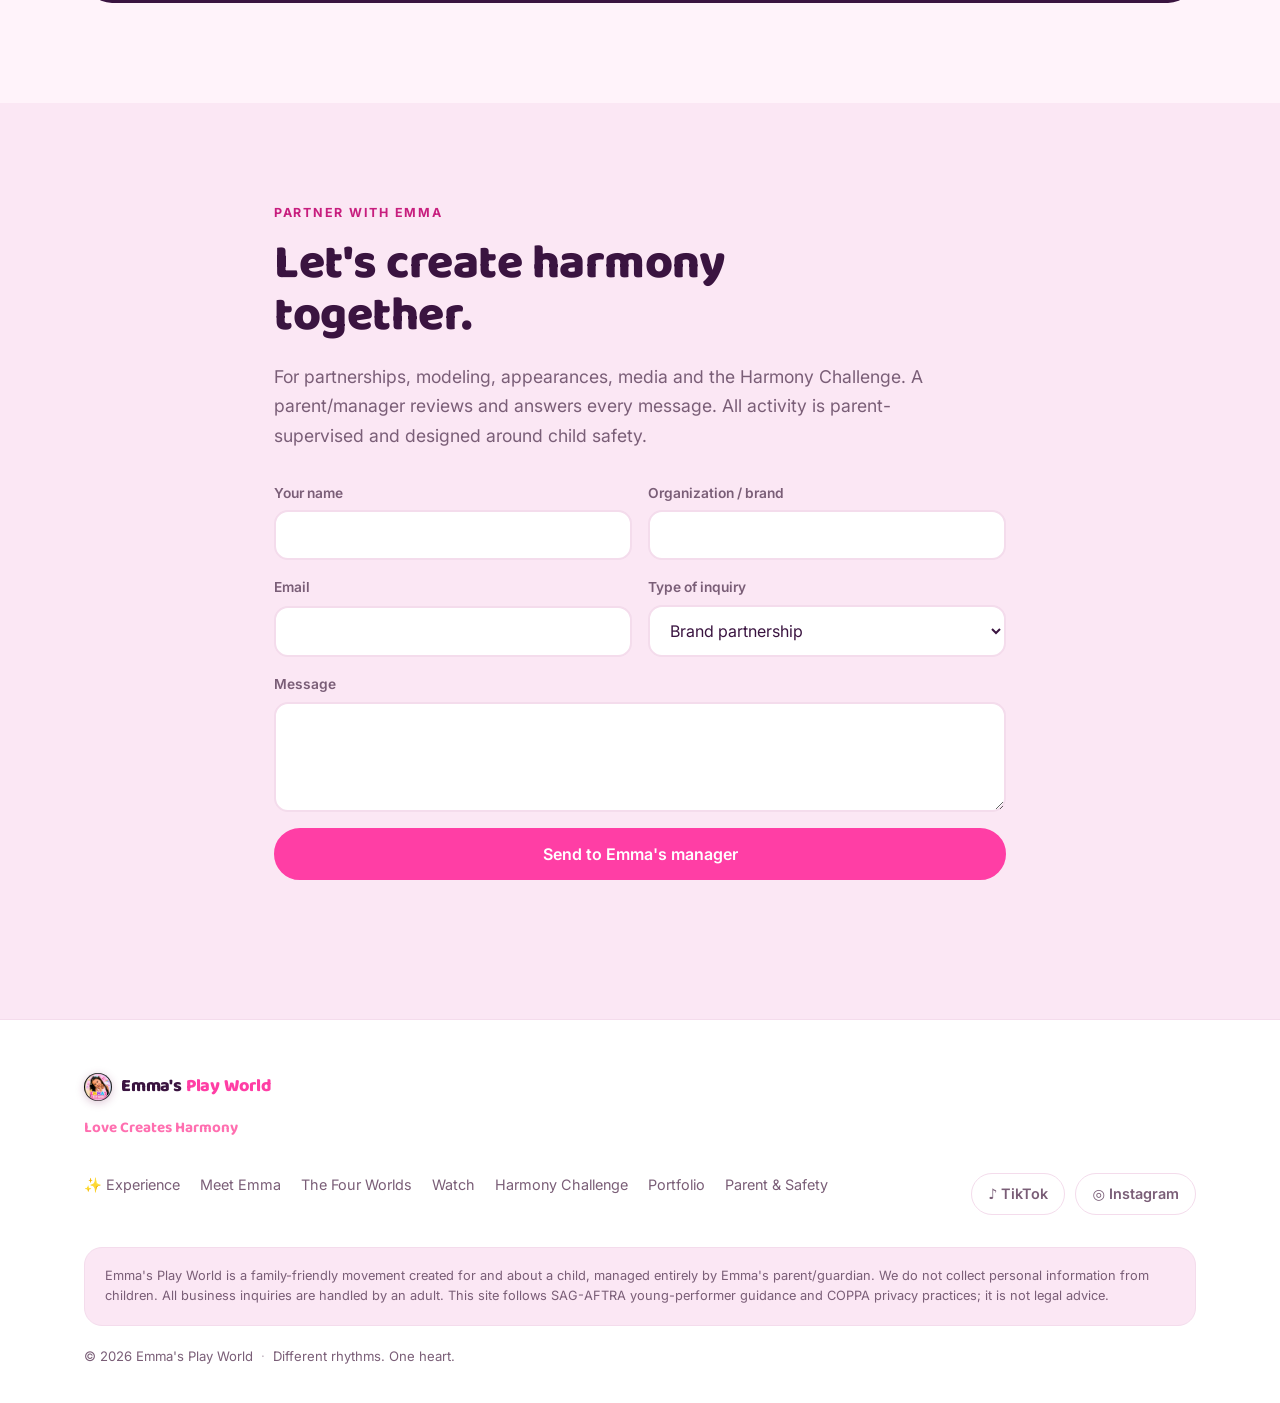
==== commit c64462c5: "Add mobile hamburger menu — nav was hidden on phones/tablets with no way to open it Co-Authored-By: " ====
--- a/index.html
+++ b/index.html
@@ -187,7 +187,7 @@
       <span class="brand__text">Emma's <em>Play World</em></span>
     </a>
 
-    <nav class="nav__links" aria-label="Main">
+    <nav class="nav__links" id="navLinks" aria-label="Main">
       <a href="/experience.html" data-en="✨ Experience" data-pt="✨ Experiência" data-es="✨ Experiencia" data-zh="✨ 沉浸体验" data-ko="✨ 체험" data-fr="✨ Expérience">✨ Experience</a>
       <a href="#about"     data-en="Meet Emma" data-pt="Conheça a Emma"        data-es="Conoce a Emma"        data-zh="认识Emma"     data-ko="엠마 소개" data-fr="Découvrir Emma">Meet Emma</a>
       <a href="#worlds"    data-en="The Four Worlds" data-pt="Os Quatro Mundos"  data-es="Los Cuatro Mundos"    data-zh="四个世界"     data-ko="네 개의 세계" data-fr="Les Quatre Mondes">The Four Worlds</a>
@@ -214,6 +214,10 @@
         </svg>
       </button>
       <a class="btn btn--sm btn--primary" href="#partners" data-en="Partner With Emma" data-pt="Seja Parceiro da Emma" data-es="Colabora con Emma" data-zh="与Emma合作" data-ko="엠마와 협업" data-fr="Collaborer avec Emma">Partner With Emma</a>
+      <button class="iconbtn nav__burger" id="navBurger" type="button" aria-label="Menu" aria-expanded="false" aria-controls="navLinks">
+        <svg class="nav__burger-open" viewBox="0 0 24 24" width="20" height="20" fill="none" stroke="currentColor" stroke-width="2" stroke-linecap="round"><path d="M3 6h18M3 12h18M3 18h18"/></svg>
+        <svg class="nav__burger-close" viewBox="0 0 24 24" width="20" height="20" fill="none" stroke="currentColor" stroke-width="2" stroke-linecap="round"><path d="M6 6l12 12M18 6L6 18"/></svg>
+      </button>
     </div>
   </div>
 </header>
--- a/styles.css
+++ b/styles.css
@@ -161,7 +161,19 @@
 .brand__mark--sm .brand__logo, .footer__brand .brand__logo { width: 28px; height: 28px; }
 .iconbtn { display: grid; place-items: center; width: 36px; height: 36px; border-radius: 50%; border: 1.5px solid var(--line); background: transparent; color: var(--ink); cursor: pointer; transition: border-color var(--t), color var(--t); }
 .iconbtn:hover { border-color: var(--accent); color: var(--accent); }
-@media (max-width: 1040px) { .nav__links { display: none; } }
+.nav__burger { display: none; }
+.nav__burger-close { display: none; }
+.nav--open .nav__burger-open { display: none; }
+.nav--open .nav__burger-close { display: block; }
+@media (max-width: 1040px) {
+  .nav__burger { display: grid; }
+  .nav__links { display: none; position: absolute; top: 100%; left: 0; right: 0; flex-direction: column; gap: 0; margin: 0;
+    padding: 6px 5vw 14px; background: color-mix(in srgb, var(--bg) 97%, transparent); backdrop-filter: blur(16px) saturate(1.4);
+    border-bottom: 1px solid var(--line); box-shadow: 0 24px 44px rgba(122,30,90,.16); }
+  .nav--open .nav__links { display: flex; }
+  .nav__links a { padding: 14px 6px; font-size: 1.08rem; border-bottom: 1px solid var(--line); }
+  .nav__links a:last-child { border-bottom: none; }
+}
 @media (max-width: 560px) { .nav__tools .btn { display: none; } }
 
 /* ── hero ── */
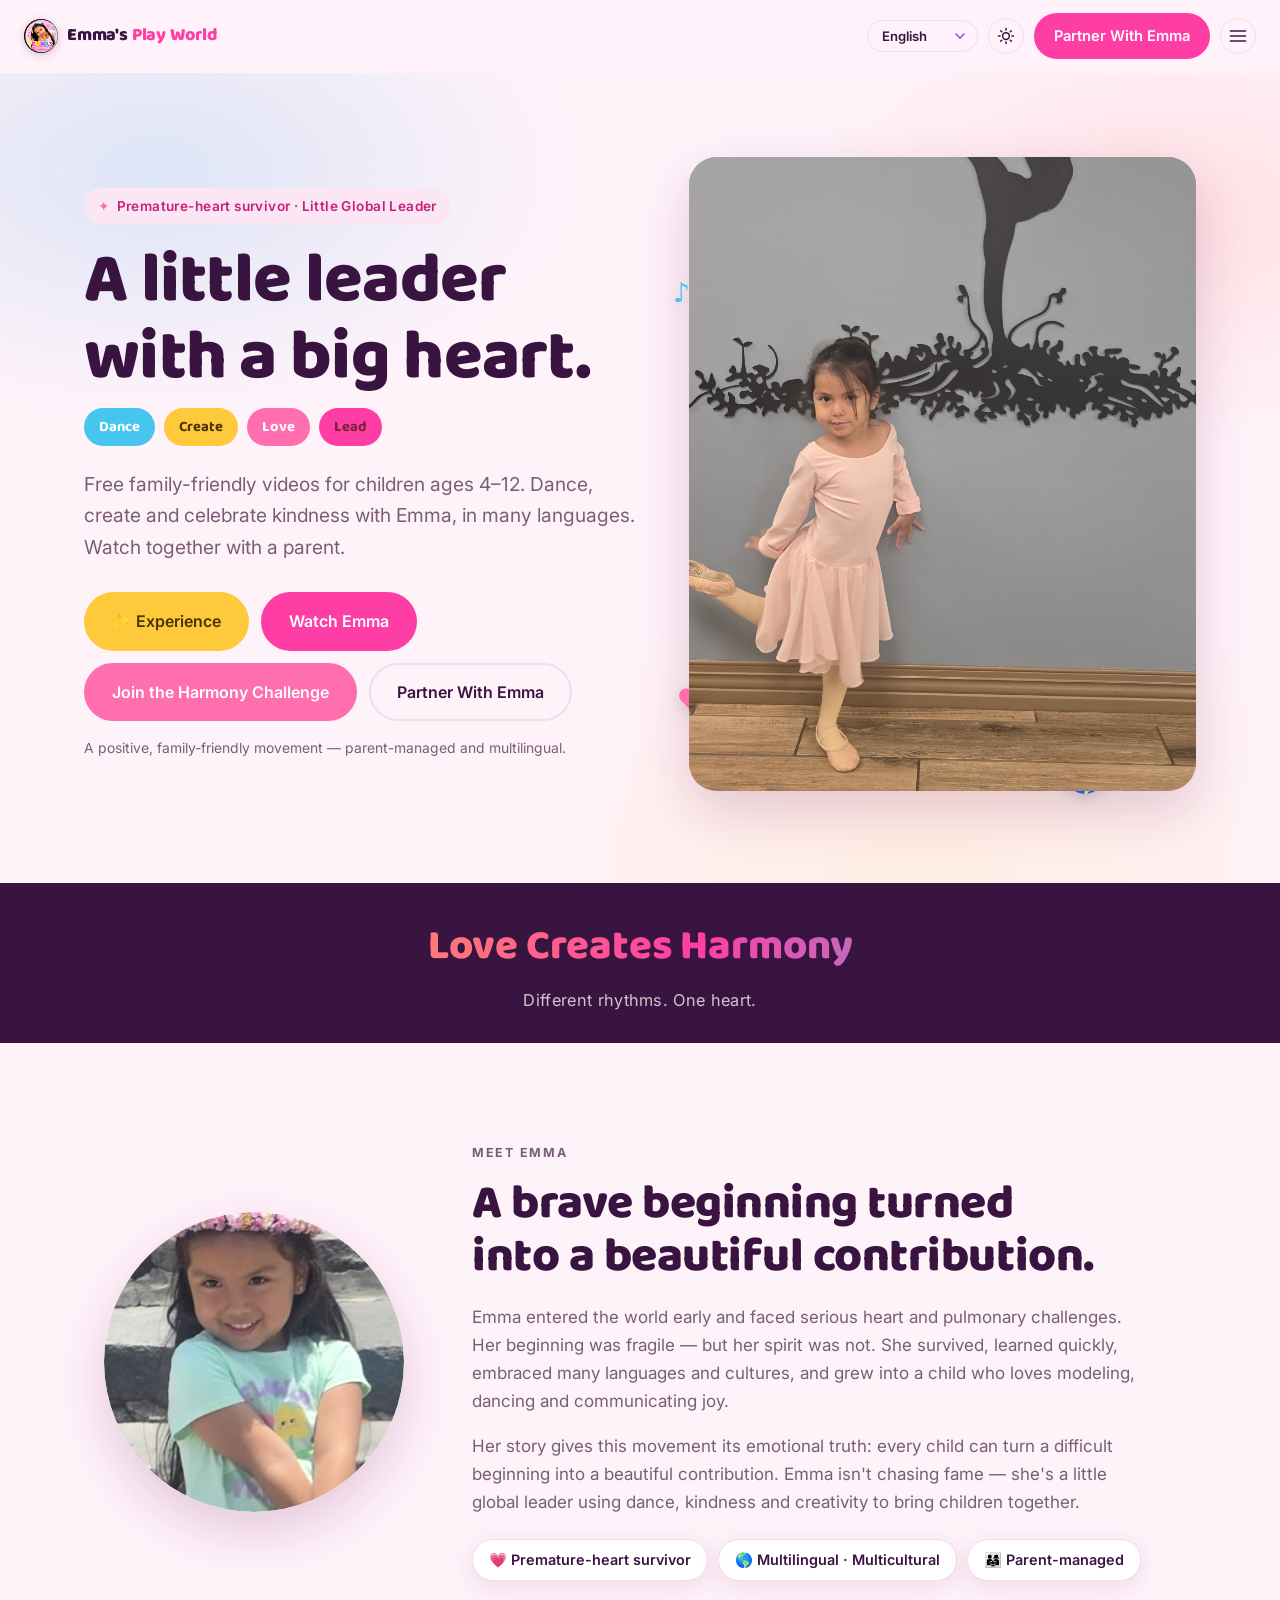
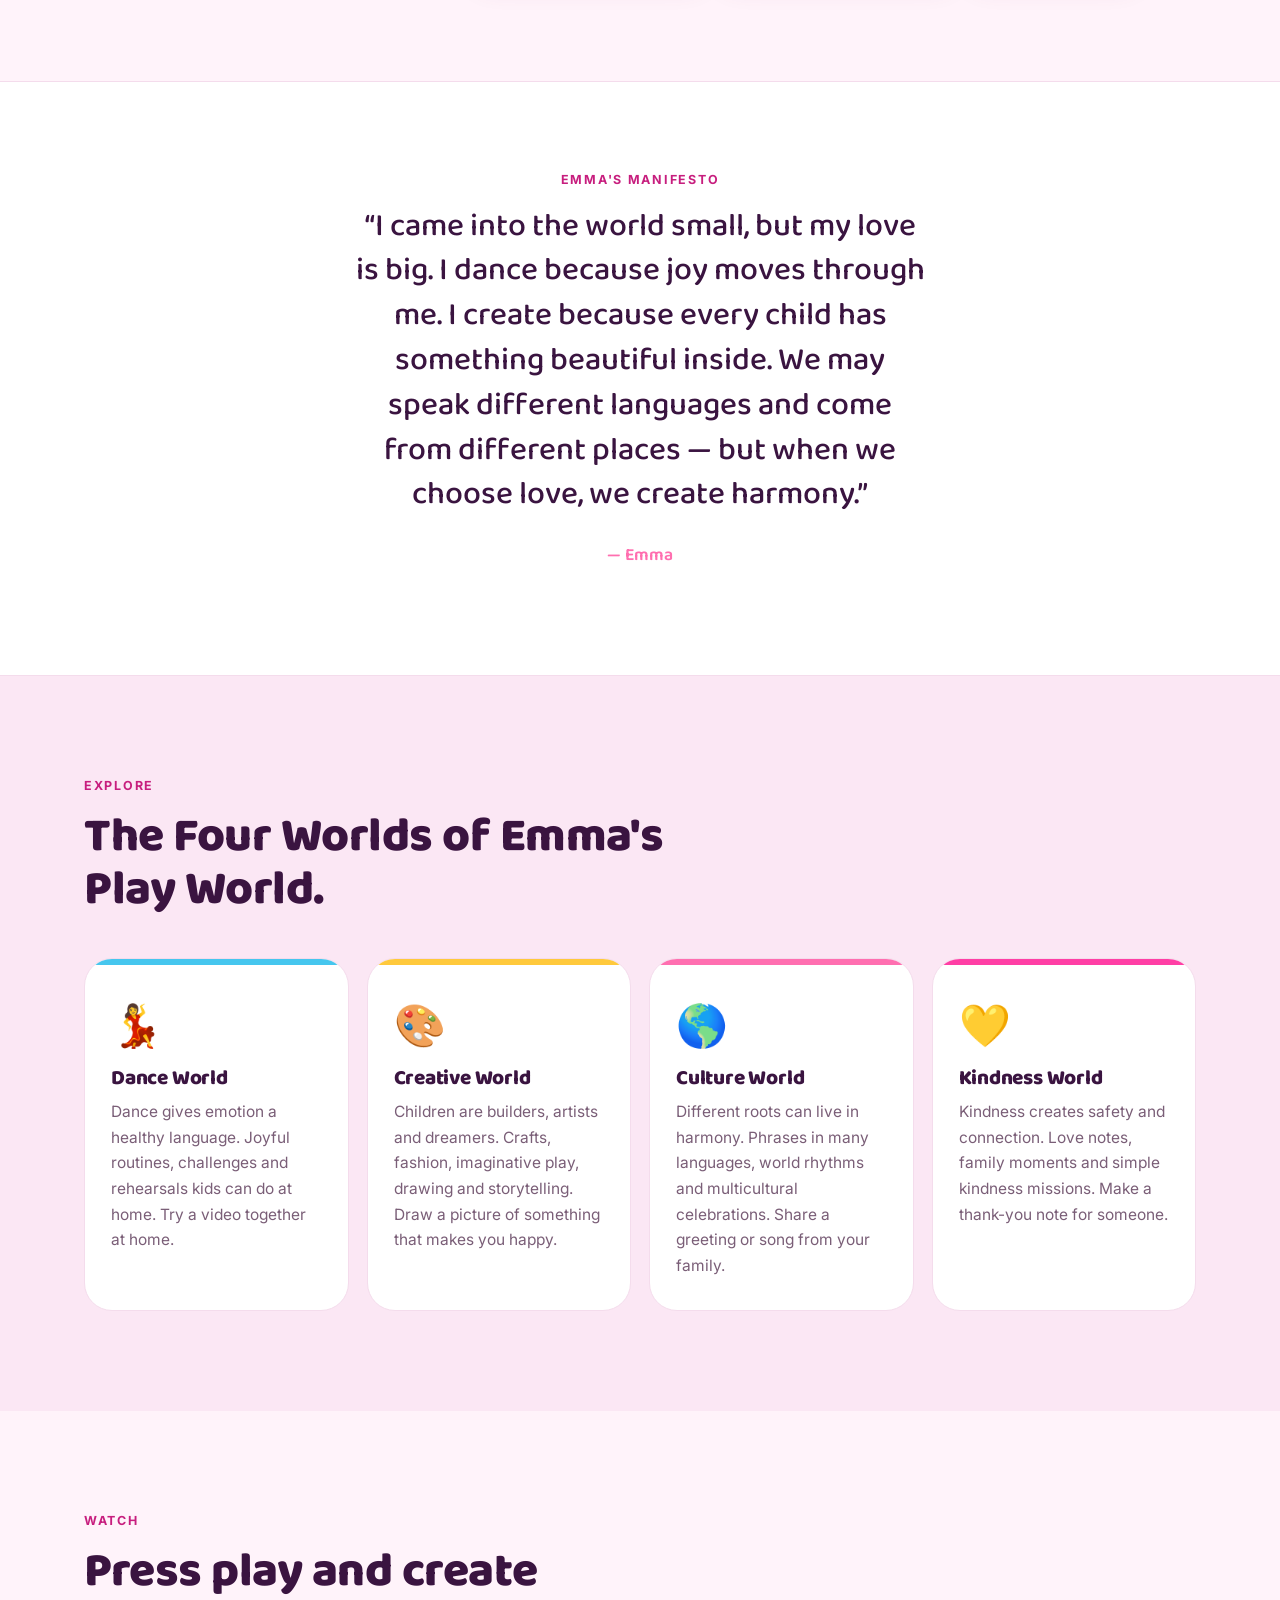
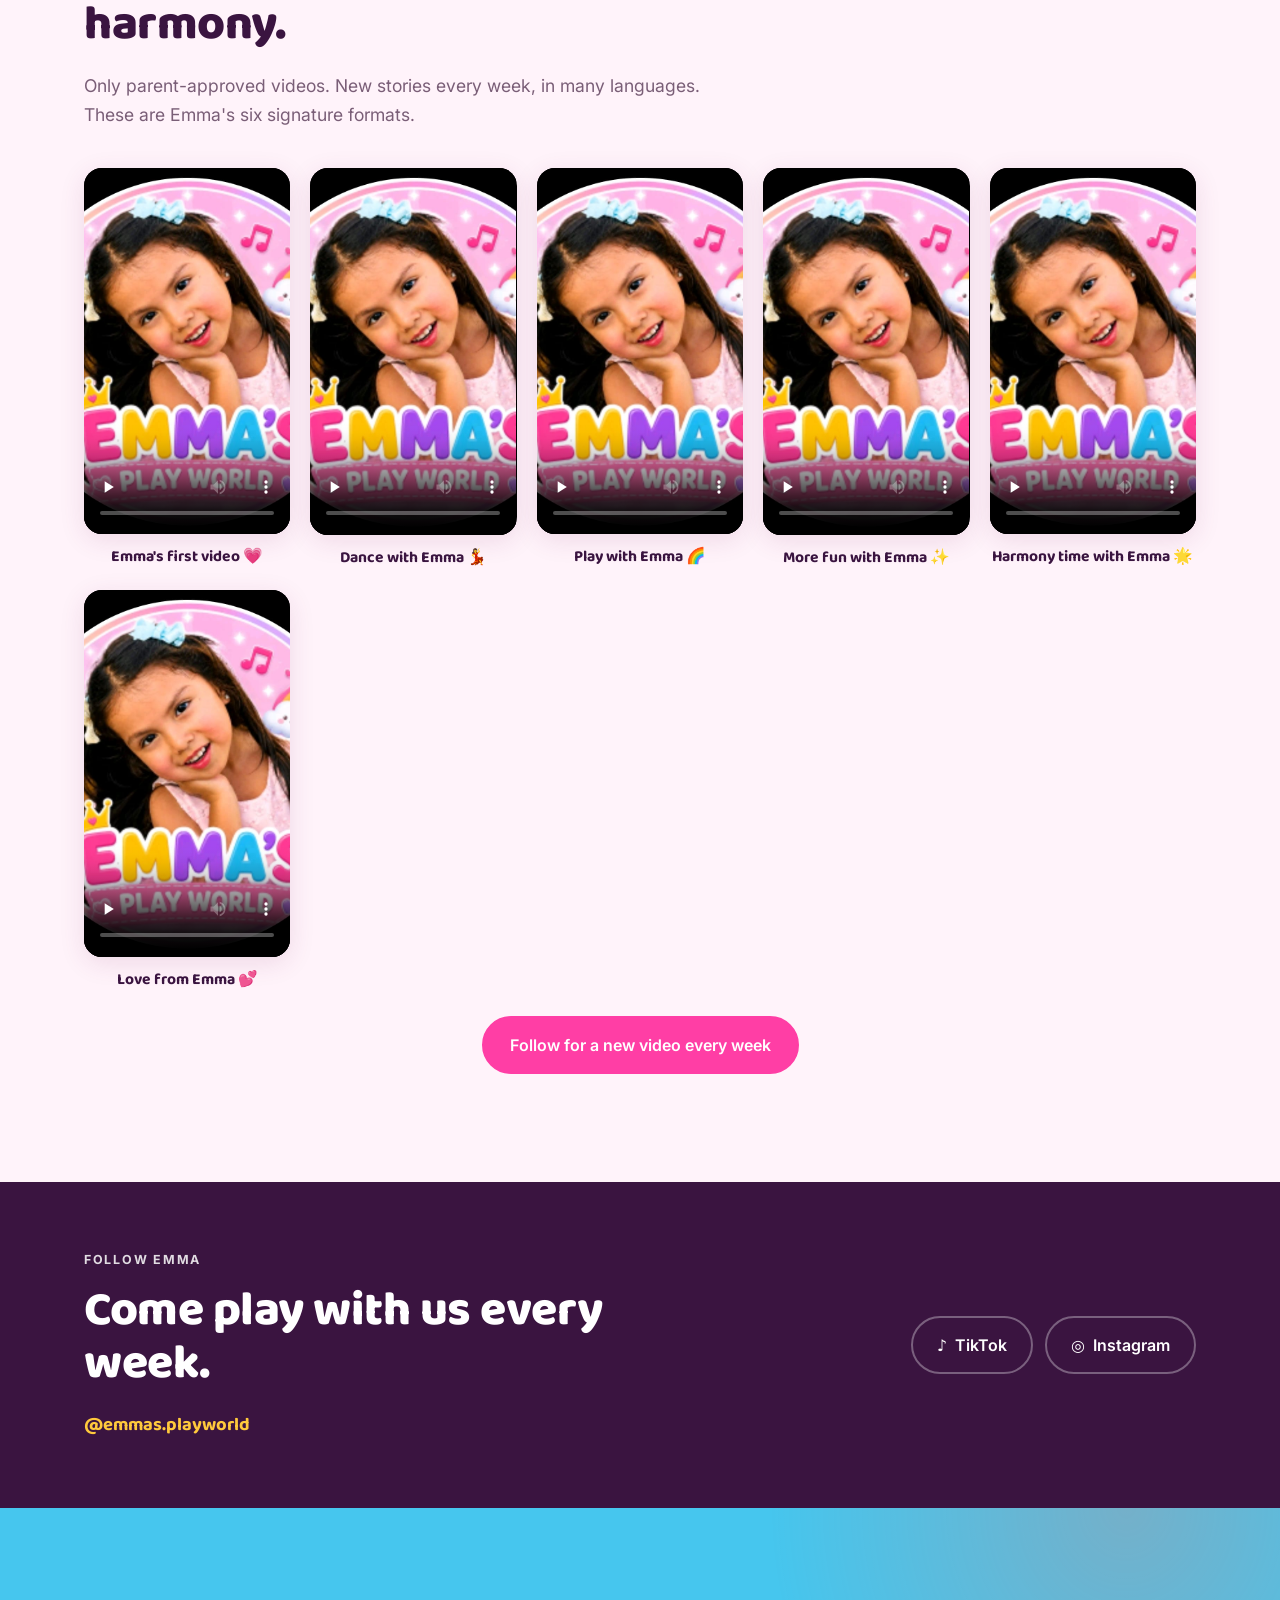
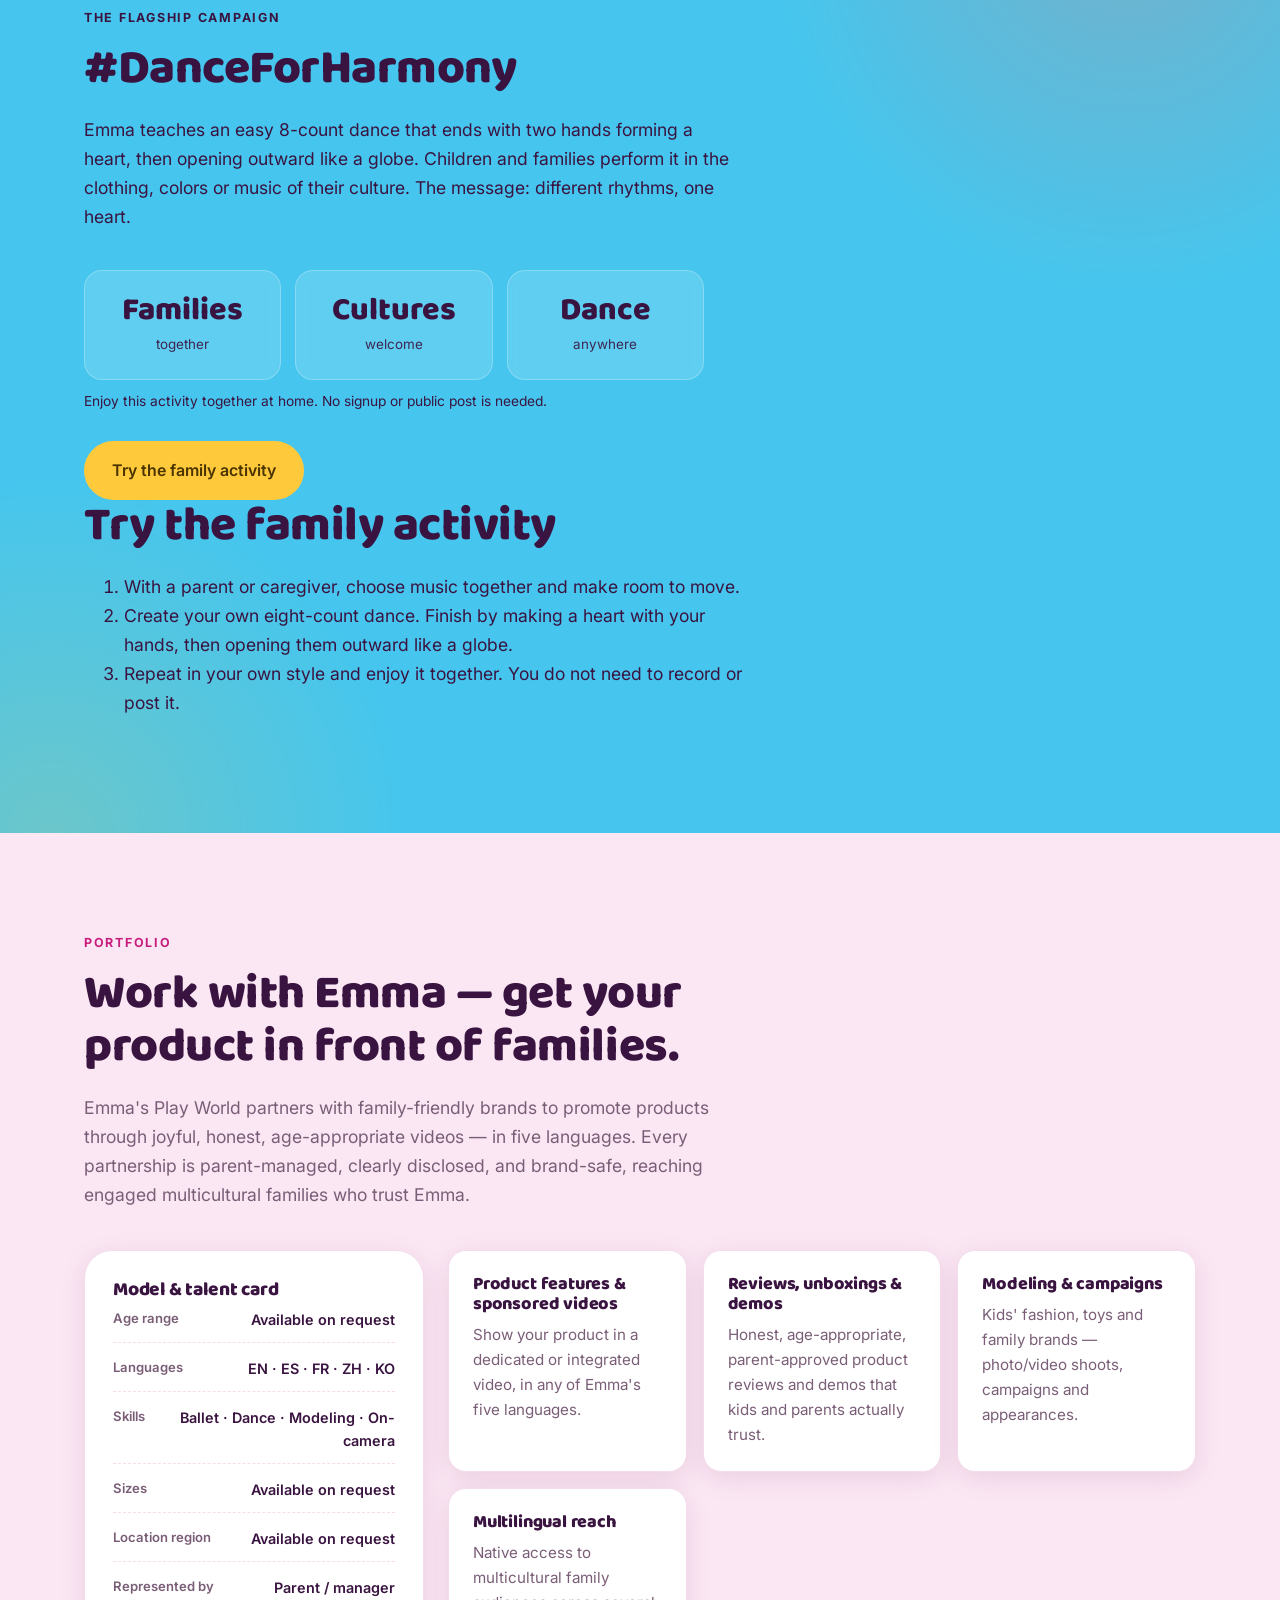
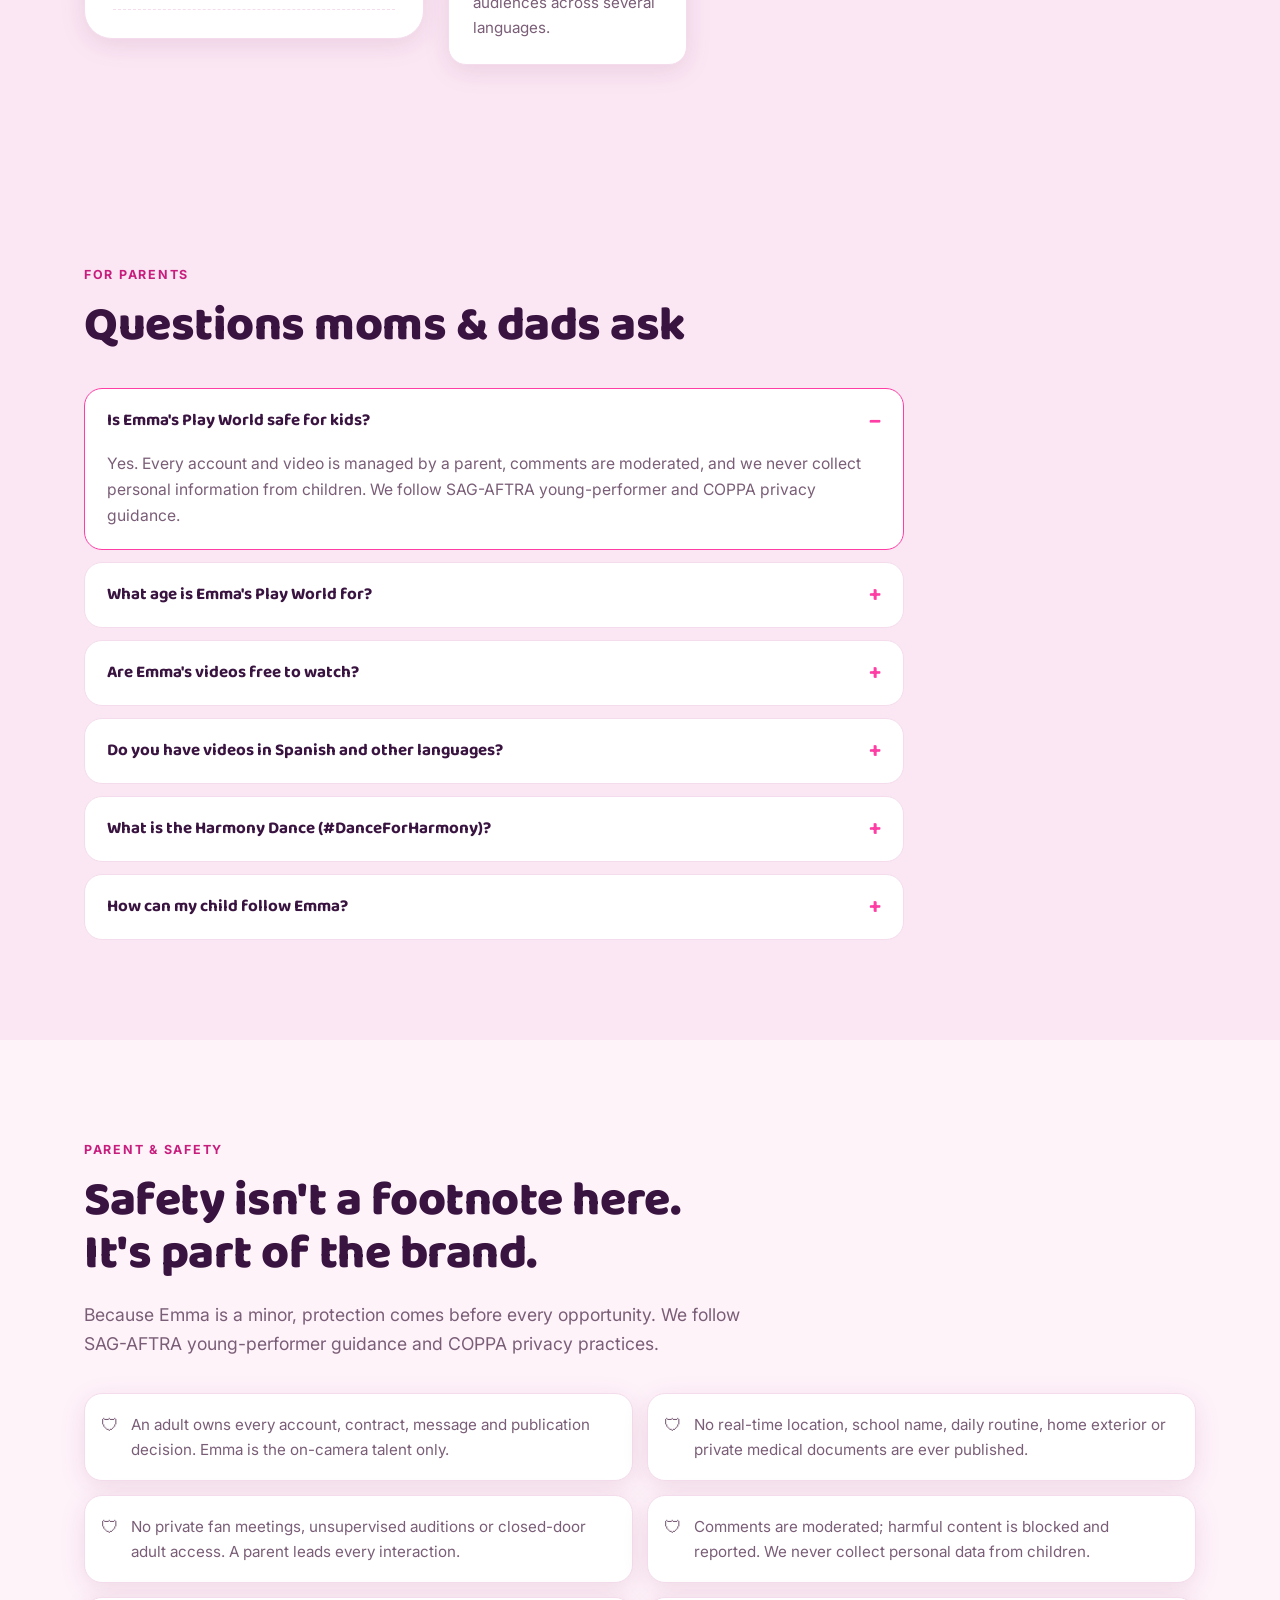
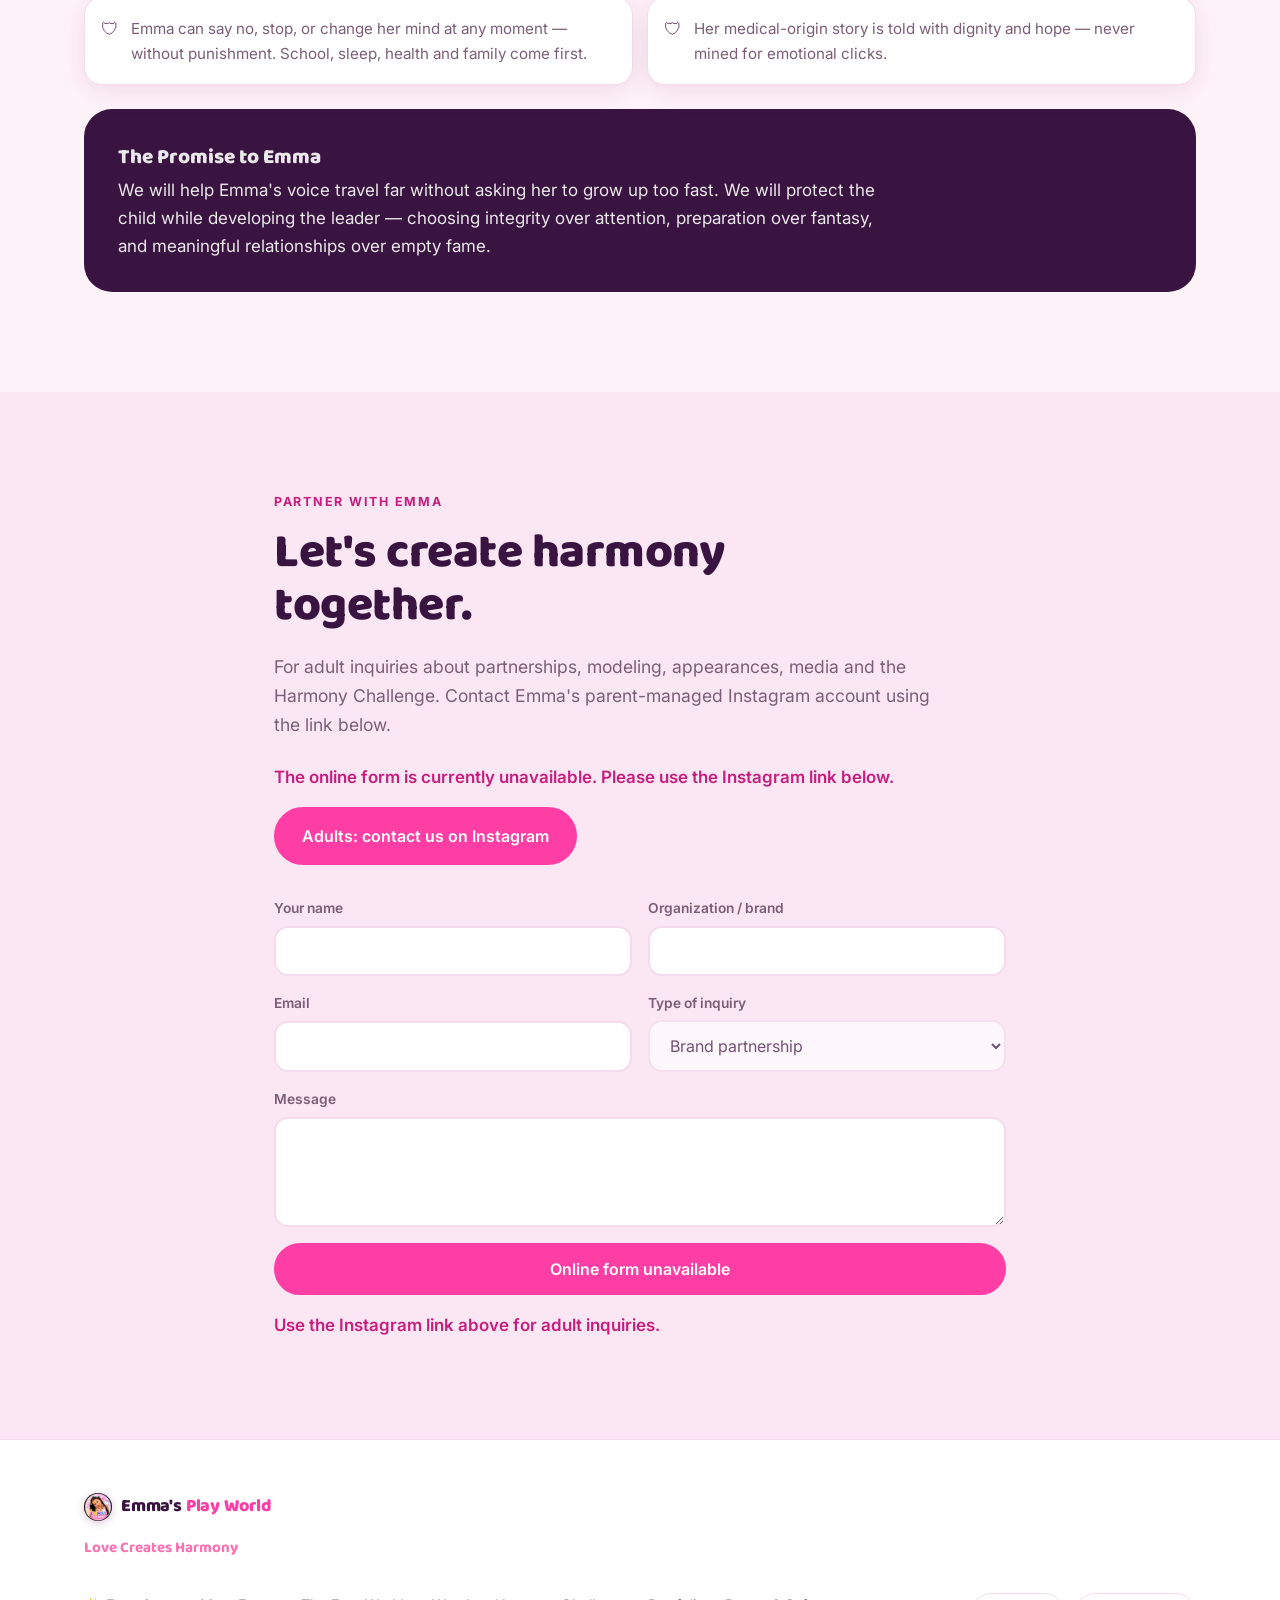
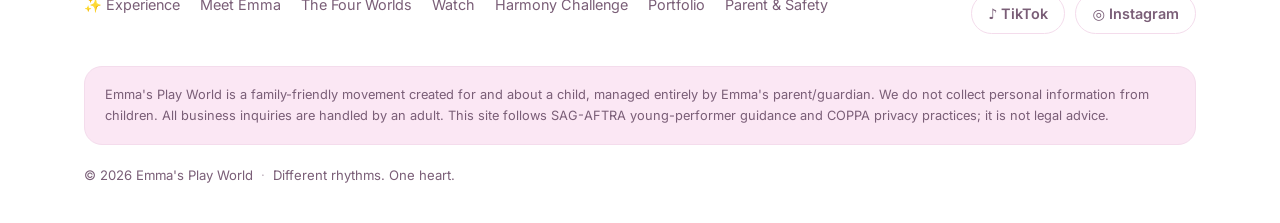
==== commit b5a04bf0: "Improve family activities, navigation and accessible motion while preserving design" ====
--- a/index.html
+++ b/index.html
@@ -242,7 +242,7 @@
         <span class="pill pill--pink"   data-en="Lead" data-pt="Liderar"   data-es="Guía"  data-zh="引领" data-ko="리드" data-fr="Guider">Lead</span>
       </p>
 
-      <p class="hero__sub" data-en="Welcome to Emma's Play World — a children's movement of love, dance, creativity, courage and multicultural harmony. Emma makes joyful videos in many languages, helping kids believe that when we choose love, we create harmony." data-pt="Bem-vindo ao Emma's Play World — um movimento infantil de amor, dança, criatividade, coragem e harmonia multicultural. A Emma cria vídeos alegres em vários idiomas, ajudando as crianças a acreditar que, quando escolhemos o amor, criamos harmonia." data-es="Bienvenido a Emma's Play World — un movimiento infantil de amor, baile, creatividad, valentía y armonía multicultural. Emma hace videos alegres en varios idiomas, ayudando a los niños a creer que cuando elegimos el amor, creamos armonía." data-zh="欢迎来到Emma's Play World——一个充满爱、舞蹈、创意、勇气与多元文化和谐的儿童运动。Emma用多种语言制作快乐的视频，帮助孩子们相信：当我们选择爱，就能创造和谐。" data-ko="엠마의 플레이 월드에 오신 걸 환영해요 — 사랑, 춤, 창의력, 용기, 그리고 다문화 하모니의 어린이 무브먼트예요. 엠마는 여러 언어로 즐거운 영상을 만들며, 사랑을 선택하면 하모니를 만들 수 있다는 걸 아이들에게 알려줘요." data-fr="Bienvenue dans Emma's Play World — un mouvement d'enfants fait d'amour, de danse, de créativité, de courage et d'harmonie multiculturelle. Emma crée des vidéos joyeuses en plusieurs langues, pour aider les enfants à croire que lorsqu'on choisit l'amour, on crée l'harmonie.">Welcome to Emma's Play World — a children's movement of love, dance, creativity, courage and multicultural harmony. Emma makes joyful videos in many languages, helping kids believe that when we choose love, we create harmony.</p>
+      <p class="hero__sub" data-en="Free family-friendly videos for children ages 4–12. Dance, create and celebrate kindness with Emma, in many languages. Watch together with a parent." data-pt="Vídeos gratuitos para toda a família, para crianças de 4 a 12 anos. Dance, crie e celebre a bondade com a Emma, em vários idiomas. Assista com um dos pais." data-es="Videos gratuitos para toda la familia, para niños de 4 a 12 años. Baila, crea y celebra la amabilidad con Emma, en muchos idiomas. Míralos con tu madre o tu padre." data-zh="适合4至12岁儿童和家庭观看的免费视频。和 Emma 一起跳舞、创作，用多种语言传递善意。请与家长一起观看。" data-ko="4~12세 어린이를 위한 무료 가족 친화적 영상이에요. 엠마와 함께 여러 언어로 춤추고, 만들고, 친절을 나눠요. 부모님과 함께 시청하세요." data-fr="Vidéos gratuites adaptées à toute la famille, pour les enfants de 4 à 12 ans. Danse, crée et célèbre la gentillesse avec Emma, dans plusieurs langues. Regarde-les avec un parent.">Free family-friendly videos for children ages 4–12. Dance, create and celebrate kindness with Emma, in many languages. Watch together with a parent.</p>
 
       <div class="hero__cta">
         <a class="btn btn--gold" href="/experience.html" data-en="✨ Experience" data-pt="✨ Experiência" data-es="✨ Experiencia" data-zh="✨ 沉浸体验" data-ko="✨ 체험" data-fr="✨ Expérience">✨ Experience</a>
@@ -318,25 +318,25 @@
     <h2 class="h2" data-en="The Four Worlds of Emma's Play World." data-pt="Os Quatro Mundos do Emma's Play World." data-es="Los Cuatro Mundos de Emma's Play World." data-zh="Emma's Play World的四个世界。" data-ko="엠마의 플레이 월드, 네 개의 세계." data-fr="Les Quatre Mondes d'Emma's Play World.">The Four Worlds of Emma's Play World.</h2>
 
     <div class="worlds">
-      <article class="world world--dance">
+      <article id="dance-world" class="world world--dance">
         <span class="world__emoji" aria-hidden="true">💃</span>
         <h3 data-en="Dance World" data-pt="Mundo da Dança" data-es="Mundo del Baile" data-zh="舞蹈世界" data-ko="댄스 월드" data-fr="Monde de la Danse">Dance World</h3>
-        <p data-en="Dance gives emotion a healthy language. Joyful routines, challenges and rehearsals kids can do at home." data-pt="A dança dá à emoção uma linguagem saudável. Rotinas alegres, desafios e ensaios que as crianças podem fazer em casa." data-es="El baile le da a la emoción un lenguaje sano. Rutinas alegres, retos y ensayos que los niños pueden hacer en casa." data-zh="舞蹈让情感有了健康的语言。孩子们可以在家跟着做的快乐律动、挑战和排练。" data-ko="춤은 감정에 건강한 언어를 줘요. 집에서 따라 할 수 있는 즐거운 루틴, 챌린지, 연습." data-fr="La danse donne à l'émotion un langage sain. Des chorégraphies joyeuses, des défis et des répétitions que les enfants peuvent faire à la maison.">Dance gives emotion a healthy language. Joyful routines, challenges and rehearsals kids can do at home.</p>
+        <p data-en="Dance gives emotion a healthy language. Joyful routines, challenges and rehearsals kids can do at home. Try a video together at home." data-pt="A dança dá à emoção uma linguagem saudável. Rotinas alegres, desafios e ensaios que as crianças podem fazer em casa. Experimente um vídeo em família em casa." data-es="El baile le da a la emoción un lenguaje sano. Rutinas alegres, retos y ensayos que los niños pueden hacer en casa. Prueben un video juntos en casa." data-zh="舞蹈让情感有了健康的语言。孩子们可以在家跟着做的快乐律动、挑战和排练。 在家一起跟着视频试一试。" data-ko="춤은 감정에 건강한 언어를 줘요. 집에서 따라 할 수 있는 즐거운 루틴, 챌린지, 연습. 집에서 함께 영상을 보고 따라 해 보세요." data-fr="La danse donne à l'émotion un langage sain. Des chorégraphies joyeuses, des défis et des répétitions que les enfants peuvent faire à la maison. Essayez une vidéo ensemble à la maison.">Dance gives emotion a healthy language. Joyful routines, challenges and rehearsals kids can do at home. Try a video together at home.</p>
       </article>
-      <article class="world world--create">
+      <article id="create-world" class="world world--create">
         <span class="world__emoji" aria-hidden="true">🎨</span>
         <h3 data-en="Creative World" data-pt="Mundo Criativo" data-es="Mundo Creativo" data-zh="创意世界" data-ko="크리에이티브 월드" data-fr="Monde Créatif">Creative World</h3>
-        <p data-en="Children are builders, artists and dreamers. Crafts, fashion, imaginative play, drawing and storytelling." data-pt="As crianças são construtoras, artistas e sonhadoras. Artesanato, moda, brincadeiras imaginativas, desenho e histórias." data-es="Los niños son constructores, artistas y soñadores. Manualidades, moda, juego imaginativo, dibujo y cuentos." data-zh="孩子是建造者、艺术家和梦想家。手工、时尚、想象力游戏、绘画和讲故事。" data-ko="아이들은 만드는 사람, 예술가, 꿈꾸는 사람이에요. 만들기, 패션, 상상 놀이, 그림, 이야기." data-fr="Les enfants sont des bâtisseurs, des artistes et des rêveurs. Bricolage, mode, jeux imaginatifs, dessin et contes.">Children are builders, artists and dreamers. Crafts, fashion, imaginative play, drawing and storytelling.</p>
+        <p data-en="Children are builders, artists and dreamers. Crafts, fashion, imaginative play, drawing and storytelling. Draw a picture of something that makes you happy." data-pt="As crianças são construtoras, artistas e sonhadoras. Artesanato, moda, brincadeiras imaginativas, desenho e histórias. Desenhe algo que deixa você feliz." data-es="Los niños son constructores, artistas y soñadores. Manualidades, moda, juego imaginativo, dibujo y cuentos. Dibuja algo que te haga feliz." data-zh="孩子是建造者、艺术家和梦想家。手工、时尚、想象力游戏、绘画和讲故事。 画一幅让你开心的事物。" data-ko="아이들은 만드는 사람, 예술가, 꿈꾸는 사람이에요. 만들기, 패션, 상상 놀이, 그림, 이야기. 나를 행복하게 하는 것을 그려 보세요." data-fr="Les enfants sont des bâtisseurs, des artistes et des rêveurs. Bricolage, mode, jeux imaginatifs, dessin et contes. Dessine quelque chose qui te rend heureux.">Children are builders, artists and dreamers. Crafts, fashion, imaginative play, drawing and storytelling. Draw a picture of something that makes you happy.</p>
       </article>
-      <article class="world world--culture">
+      <article id="culture-world" class="world world--culture">
         <span class="world__emoji" aria-hidden="true">🌎</span>
         <h3 data-en="Culture World" data-pt="Mundo da Cultura" data-es="Mundo Cultural" data-zh="文化世界" data-ko="컬처 월드" data-fr="Monde des Cultures">Culture World</h3>
-        <p data-en="Different roots can live in harmony. Phrases in many languages, world rhythms and multicultural celebrations." data-pt="Raízes diferentes podem viver em harmonia. Frases em vários idiomas, ritmos do mundo e celebrações multiculturais." data-es="Raíces distintas pueden vivir en armonía. Frases en muchos idiomas, ritmos del mundo y celebraciones multiculturales." data-zh="不同的根也能和谐共存。多种语言的短语、世界节奏和多元文化庆典。" data-ko="서로 다른 뿌리도 하모니를 이룰 수 있어요. 여러 언어의 표현, 세계의 리듬, 다문화 축제." data-fr="Des racines différentes peuvent vivre en harmonie. Des expressions en plusieurs langues, des rythmes du monde et des fêtes multiculturelles.">Different roots can live in harmony. Phrases in many languages, world rhythms and multicultural celebrations.</p>
+        <p data-en="Different roots can live in harmony. Phrases in many languages, world rhythms and multicultural celebrations. Share a greeting or song from your family." data-pt="Raízes diferentes podem viver em harmonia. Frases em vários idiomas, ritmos do mundo e celebrações multiculturais. Compartilhe uma saudação ou uma canção da sua família." data-es="Raíces distintas pueden vivir en armonía. Frases en muchos idiomas, ritmos del mundo y celebraciones multiculturales. Comparte un saludo o una canción de tu familia." data-zh="不同的根也能和谐共存。多种语言的短语、世界节奏和多元文化庆典。 分享家人的一句问候或一首歌。" data-ko="서로 다른 뿌리도 하모니를 이룰 수 있어요. 여러 언어의 표현, 세계의 리듬, 다문화 축제. 우리 가족의 인사말이나 노래를 나눠 보세요." data-fr="Des racines différentes peuvent vivre en harmonie. Des expressions en plusieurs langues, des rythmes du monde et des fêtes multiculturelles. Partage une salutation ou une chanson de ta famille.">Different roots can live in harmony. Phrases in many languages, world rhythms and multicultural celebrations. Share a greeting or song from your family.</p>
       </article>
-      <article class="world world--kind">
+      <article id="kindness-world" class="world world--kind">
         <span class="world__emoji" aria-hidden="true">💛</span>
         <h3 data-en="Kindness World" data-pt="Mundo da Bondade" data-es="Mundo de la Bondad" data-zh="善良世界" data-ko="카인드니스 월드" data-fr="Monde de la Gentillesse">Kindness World</h3>
-        <p data-en="Kindness creates safety and connection. Love notes, family moments and simple kindness missions." data-pt="A bondade cria segurança e conexão. Bilhetes de amor, momentos em família e missões simples de bondade." data-es="La bondad crea seguridad y conexión. Notas de amor, momentos en familia y misiones sencillas de bondad." data-zh="善良带来安全与连结。爱心便条、家庭时光和简单的善良小任务。" data-ko="친절은 안전과 연결을 만들어요. 사랑의 쪽지, 가족의 순간, 그리고 간단한 친절 미션." data-fr="La gentillesse crée la sécurité et le lien. Petits mots d'amour, moments en famille et petites missions de gentillesse.">Kindness creates safety and connection. Love notes, family moments and simple kindness missions.</p>
+        <p data-en="Kindness creates safety and connection. Love notes, family moments and simple kindness missions. Make a thank-you note for someone." data-pt="A bondade cria segurança e conexão. Bilhetes de amor, momentos em família e missões simples de bondade. Faça um bilhete de agradecimento para alguém." data-es="La bondad crea seguridad y conexión. Notas de amor, momentos en familia y misiones sencillas de bondad. Haz una nota de agradecimiento para alguien." data-zh="善良带来安全与连结。爱心便条、家庭时光和简单的善良小任务。 为一个人写一张感谢卡。" data-ko="친절은 안전과 연결을 만들어요. 사랑의 쪽지, 가족의 순간, 그리고 간단한 친절 미션. 누군가에게 감사 카드를 만들어 보세요." data-fr="La gentillesse crée la sécurité et le lien. Petits mots d'amour, moments en famille et petites missions de gentillesse. Prépare un petit mot de remerciement pour quelqu'un.">Kindness creates safety and connection. Love notes, family moments and simple kindness missions. Make a thank-you note for someone.</p>
       </article>
     </div>
   </div>
@@ -410,14 +410,23 @@
     </div>
 
     <div class="counter">
-      <div class="counter__item"><span class="counter__num">🔲</span><span class="counter__label" data-en="Families dancing" data-pt="Famílias dançando" data-es="Familias bailando" data-zh="跳舞的家庭" data-ko="함께 춤춘 가족" data-fr="Familles qui dansent">Families dancing</span></div>
-      <div class="counter__item"><span class="counter__num">🔲</span><span class="counter__label" data-en="Cultures" data-pt="Culturas" data-es="Culturas" data-zh="文化" data-ko="문화" data-fr="Cultures">Cultures</span></div>
-      <div class="counter__item"><span class="counter__num">🔲</span><span class="counter__label" data-en="Cities" data-pt="Cidades" data-es="Ciudades" data-zh="城市" data-ko="도시" data-fr="Villes">Cities</span></div>
-    </div>
-    <p class="counter__note" data-en="A public celebration of participation — never children's private data." data-pt="Uma celebração pública da participação — nunca dados privados das crianças." data-es="Una celebración pública de la participación — nunca datos privados de los niños." data-zh="一场公开庆祝参与的活动——绝不涉及儿童的私人数据。" data-ko="참여를 함께 축하하는 공개 집계 — 아이들의 개인정보는 절대 포함하지 않아요." data-fr="Une célébration publique de la participation — jamais les données privées des enfants.">A public celebration of participation — never children's private data.</p>
+      <div class="counter__item"><span class="counter__num" data-en="Families" data-pt="Famílias" data-es="Familias" data-zh="家庭" data-ko="가족" data-fr="Familles">Families</span><span class="counter__label" data-en="together" data-pt="juntas" data-es="juntas" data-zh="一起同乐" data-ko="함께" data-fr="ensemble">together</span></div>
+      <div class="counter__item"><span class="counter__num" data-en="Cultures" data-pt="Culturas" data-es="Culturas" data-zh="文化" data-ko="문화" data-fr="Cultures">Cultures</span><span class="counter__label" data-en="welcome" data-pt="bem-vindas" data-es="bienvenidas" data-zh="欢迎每种文化" data-ko="모두 환영해요" data-fr="bienvenues">welcome</span></div>
+      <div class="counter__item"><span class="counter__num" data-en="Dance" data-pt="Dance" data-es="Baila" data-zh="起舞" data-ko="춤" data-fr="Dansez">Dance</span><span class="counter__label" data-en="anywhere" data-pt="onde você estiver" data-es="donde estés" data-zh="随时随地" data-ko="어디서나" data-fr="où que vous soyez">anywhere</span></div>
+    </div>
+    <p class="counter__note" data-en="Enjoy this activity together at home. No signup or public post is needed." data-pt="Divirtam-se com esta atividade em casa. Não é preciso se cadastrar nem publicar nada." data-es="Disfruten esta actividad juntos en casa. No hace falta registrarse ni publicar nada." data-zh="在家一起享受这个活动。无需注册，也无需公开发布。" data-ko="집에서 함께 즐겨 보세요. 가입하거나 공개 게시물을 올릴 필요가 없어요." data-fr="Amusez-vous ensemble à la maison. Aucune inscription ni publication n'est nécessaire.">Enjoy this activity together at home. No signup or public post is needed.</p>
 
     <div class="challenge__cta">
-      <a class="btn btn--gold" href="#partners" data-en="Get the free family activity" data-pt="Receba a atividade gratuita para a família" data-es="Obtén la actividad familiar gratis" data-zh="获取免费家庭活动" data-ko="무료 가족 액티비티 받기" data-fr="Obtenir l'activité familiale gratuite">Get the free family activity</a>
+      <a class="btn btn--gold" href="#challenge-steps" data-en="Try the family activity" data-pt="Experimente a atividade em família" data-es="Prueba la actividad en familia" data-zh="一起试试家庭活动" data-ko="가족 활동을 해 보세요" data-fr="Essayez l'activité en famille">Try the family activity</a>
+    </div>
+
+    <div class="challenge__head" id="challenge-steps">
+      <h3 class="h2 h2--light" data-en="Try the family activity" data-pt="Experimente a atividade em família" data-es="Prueba la actividad en familia" data-zh="一起试试家庭活动" data-ko="가족 활동을 해 보세요" data-fr="Essayez l'activité en famille">Try the family activity</h3>
+      <ol class="lead lead--light">
+        <li data-en="With a parent or caregiver, choose music together and make room to move." data-pt="Com um dos pais ou responsável, escolham uma música e preparem espaço para se movimentar." data-es="Con un padre, madre o cuidador, elijan música y hagan espacio para moverse." data-zh="和家长或照护者一起选一首音乐，腾出活动空间。" data-ko="부모님이나 보호자와 함께 음악을 고르고 움직일 공간을 마련해요." data-fr="Avec un parent ou un adulte responsable, choisissez une musique et faites de la place pour bouger.">With a parent or caregiver, choose music together and make room to move.</li>
+        <li data-en="Create your own eight-count dance. Finish by making a heart with your hands, then opening them outward like a globe." data-pt="Criem sua própria dança de oito tempos. Terminem formando um coração com as mãos e depois abrindo-as como um globo." data-es="Creen su propio baile de ocho tiempos. Terminen formando un corazón con las manos y abriéndolas como un globo." data-zh="编一段自己的八拍舞蹈。最后用双手比心，再像地球一样向外展开。" data-ko="우리만의 여덟 박자 춤을 만들어요. 마지막에는 손으로 하트를 만든 뒤 지구본처럼 바깥으로 펼쳐요." data-fr="Inventez votre danse en huit temps. Terminez en formant un cœur avec les mains, puis en les ouvrant comme un globe.">Create your own eight-count dance. Finish by making a heart with your hands, then opening them outward like a globe.</li>
+        <li data-en="Repeat in your own style and enjoy it together. You do not need to record or post it." data-pt="Repitam do seu jeito e divirtam-se juntos. Não é preciso gravar nem publicar." data-es="Repitan a su manera y disfruten juntos. No hace falta grabarlo ni publicarlo." data-zh="按自己的风格再跳一次，一起享受快乐。无需录制或发布。" data-ko="우리만의 스타일로 다시 추며 함께 즐겨요. 촬영하거나 게시할 필요는 없어요." data-fr="Recommencez à votre façon et amusez-vous ensemble. Vous n'avez pas besoin de filmer ni de publier.">Repeat in your own style and enjoy it together. You do not need to record or post it.</li>
+      </ol>
     </div>
   </div>
 </section>
@@ -433,11 +442,11 @@
       <div class="modelcard">
         <h3 data-en="Model &amp; talent card" data-pt="Cartão de modelo &amp; talento" data-es="Ficha de modelo y talento" data-zh="模特与才艺卡" data-ko="모델 & 탤런트 카드" data-fr="Fiche mannequin et talent">Model &amp; talent card</h3>
         <dl class="modelcard__grid">
-          <div><dt data-en="Age range" data-pt="Faixa etária" data-es="Rango de edad" data-zh="年龄段" data-ko="연령대" data-fr="Tranche d'âge">Age range</dt><dd>🔲</dd></div>
+          <div><dt data-en="Age range" data-pt="Faixa etária" data-es="Rango de edad" data-zh="年龄段" data-ko="연령대" data-fr="Tranche d'âge">Age range</dt><dd data-en="Available on request" data-pt="Disponível mediante solicitação" data-es="Disponible a petición" data-zh="可联系咨询" data-ko="요청 시 안내" data-fr="Disponible sur demande">Available on request</dd></div>
           <div><dt data-en="Languages" data-pt="Idiomas" data-es="Idiomas" data-zh="语言" data-ko="언어" data-fr="Langues">Languages</dt><dd data-en="EN · ES · FR · ZH · KO" data-pt="EN · ES · FR · ZH · KO" data-es="EN · ES · FR · ZH · KO" data-zh="英 · 西 · 法 · 中 · 韩" data-ko="영 · 스 · 프 · 중 · 한" data-fr="EN · ES · FR · ZH · KO">EN · ES · FR · ZH · KO</dd></div>
           <div><dt data-en="Skills" data-pt="Habilidades" data-es="Habilidades" data-zh="技能" data-ko="스킬" data-fr="Compétences">Skills</dt><dd data-en="Ballet · Dance · Modeling · On-camera" data-pt="Balé · Dança · Modelo · Câmera" data-es="Ballet · Baile · Modelaje · En cámara" data-zh="芭蕾 · 舞蹈 · 模特 · 出镜" data-ko="발레 · 춤 · 모델 · 카메라" data-fr="Ballet · Danse · Mannequinat · Caméra">Ballet · Dance · Modeling · On-camera</dd></div>
-          <div><dt data-en="Sizes" data-pt="Tamanhos" data-es="Tallas" data-zh="尺码" data-ko="사이즈" data-fr="Tailles">Sizes</dt><dd>🔲</dd></div>
-          <div><dt data-en="Location region" data-pt="Região" data-es="Región" data-zh="所在地区" data-ko="지역" data-fr="Région">Location region</dt><dd data-en="🔲 (region only — no address)" data-pt="🔲 (apenas região — sem endereço)" data-es="🔲 (solo región — sin dirección)" data-zh="🔲（仅地区——不含地址）" data-ko="🔲 (지역만 — 주소 없음)" data-fr="🔲 (région seulement — sans adresse)">🔲 (region only — no address)</dd></div>
+          <div><dt data-en="Sizes" data-pt="Tamanhos" data-es="Tallas" data-zh="尺码" data-ko="사이즈" data-fr="Tailles">Sizes</dt><dd data-en="Available on request" data-pt="Disponível mediante solicitação" data-es="Disponible a petición" data-zh="可联系咨询" data-ko="요청 시 안내" data-fr="Disponible sur demande">Available on request</dd></div>
+          <div><dt data-en="Location region" data-pt="Região" data-es="Región" data-zh="所在地区" data-ko="지역" data-fr="Région">Location region</dt><dd data-en="Available on request" data-pt="Disponível mediante solicitação" data-es="Disponible a petición" data-zh="可联系咨询" data-ko="요청 시 안내" data-fr="Disponible sur demande">Available on request</dd></div>
           <div><dt data-en="Represented by" data-pt="Representada por" data-es="Representada por" data-zh="代理" data-ko="대리인" data-fr="Représentée par">Represented by</dt><dd data-en="Parent / manager" data-pt="Pai/mãe / responsável" data-es="Padre / representante" data-zh="家长 / 经纪人" data-ko="부모 / 매니저" data-fr="Parent / manager">Parent / manager</dd></div>
         </dl>
       </div>
@@ -528,28 +537,29 @@
   <div class="wrap contact">
     <p class="kicker" data-en="Partner with Emma" data-pt="Seja parceiro da Emma" data-es="Colabora con Emma" data-zh="与Emma合作" data-ko="엠마와 협업" data-fr="Collaborer avec Emma">Partner with Emma</p>
     <h2 class="h2" data-en="Let's create harmony together." data-pt="Vamos criar harmonia juntos." data-es="Creemos armonía juntos." data-zh="让我们一起创造和谐。" data-ko="함께 하모니를 만들어요." data-fr="Créons l'harmonie ensemble.">Let's create harmony together.</h2>
-    <p class="lead" data-en="For partnerships, modeling, appearances, media and the Harmony Challenge. A parent/manager reviews and answers every message. All activity is parent-supervised and designed around child safety." data-pt="Para parcerias, modelo, aparições, imprensa e o Desafio da Harmonia. Um dos pais/responsável revisa e responde a cada mensagem. Toda atividade é supervisionada pelos pais e pensada com base na segurança da criança." data-es="Para colaboraciones, modelaje, apariciones, medios y el Reto Harmony. Un padre/representante revisa y responde cada mensaje. Toda actividad es supervisada por un padre y diseñada en torno a la seguridad infantil." data-zh="洽谈合作、模特、出席、媒体和和谐挑战。每一条消息都由家长/经纪人查看并回复。所有活动均由家长监督，并围绕儿童安全设计。" data-ko="협업, 모델, 출연, 미디어, 하모니 챌린지 문의. 모든 메시지는 부모/매니저가 확인하고 답변해요. 모든 활동은 부모 감독 하에, 아동 안전을 중심으로 설계돼요." data-fr="Pour les partenariats, le mannequinat, les apparitions, les médias et le Défi Harmony. Un parent/manager lit et répond à chaque message. Toute activité est supervisée par un parent et conçue autour de la sécurité de l'enfant.">For partnerships, modeling, appearances, media and the Harmony Challenge. A parent/manager reviews and answers every message. All activity is parent-supervised and designed around child safety.</p>
-
-    <!-- PLACEHOLDER: wire action= to your provider (see MARKETING.md → Tech). Route to partnerships@emmasplayworld.com -->
-    <form class="cform" id="contactForm" novalidate>
+    <p class="lead" data-en="For adult inquiries about partnerships, modeling, appearances, media and the Harmony Challenge. Contact Emma's parent-managed Instagram account using the link below." data-pt="Para consultas de adultos sobre parcerias, modelo, aparições, imprensa e o Desafio da Harmonia. Entre em contato pelo Instagram da Emma, administrado pelos pais, no link abaixo." data-es="Para consultas de adultos sobre colaboraciones, modelaje, apariciones, medios y el Reto Harmony. Contacta la cuenta de Instagram de Emma, administrada por sus padres, mediante el enlace de abajo." data-zh="成人可咨询合作、模特、出席活动、媒体及和谐挑战。请通过下方链接联系由家长管理的 Emma Instagram 账号。" data-ko="협업, 모델, 출연, 미디어, 하모니 챌린지에 관한 성인 문의를 위한 안내예요. 아래 링크로 부모님이 관리하는 엠마의 인스타그램 계정에 연락해 주세요." data-fr="Pour les demandes d'adultes concernant les partenariats, le mannequinat, les apparitions, les médias et le Défi Harmony. Contactez le compte Instagram d'Emma, géré par ses parents, via le lien ci-dessous.">For adult inquiries about partnerships, modeling, appearances, media and the Harmony Challenge. Contact Emma's parent-managed Instagram account using the link below.</p>
+
+    <p class="cform__msg" id="contactAvailability" data-en="The online form is currently unavailable. Please use the Instagram link below." data-pt="O formulário online está indisponível no momento. Use o link do Instagram abaixo." data-es="El formulario en línea no está disponible actualmente. Usa el enlace de Instagram de abajo." data-zh="在线表单目前不可用。请使用下方 Instagram 链接。" data-ko="현재 온라인 양식을 사용할 수 없어요. 아래 인스타그램 링크를 이용해 주세요." data-fr="Le formulaire en ligne est actuellement indisponible. Veuillez utiliser le lien Instagram ci-dessous.">The online form is currently unavailable. Please use the Instagram link below.</p>
+    <a class="btn btn--primary" href="https://www.instagram.com/emmas.playworld" target="_blank" rel="noopener noreferrer" data-en="Adults: contact us on Instagram" data-pt="Adultos: fale conosco pelo Instagram" data-es="Adultos: contáctanos en Instagram" data-zh="成人：通过 Instagram 联系我们" data-ko="성인 문의: 인스타그램으로 연락하기" data-fr="Adultes : contactez-nous sur Instagram">Adults: contact us on Instagram</a>
+    <form class="cform" id="contactForm" aria-describedby="contactAvailability" aria-disabled="true" novalidate>
       <div class="cform__row">
         <label class="field">
           <span data-en="Your name" data-pt="Seu nome" data-es="Tu nombre" data-zh="您的姓名" data-ko="이름" data-fr="Votre nom">Your name</span>
-          <input type="text" name="name" required autocomplete="name">
+          <input disabled type="text" name="name" required autocomplete="name">
         </label>
         <label class="field">
           <span data-en="Organization / brand" data-pt="Organização / marca" data-es="Organización / marca" data-zh="机构 / 品牌" data-ko="기관 / 브랜드" data-fr="Organisation / marque">Organization / brand</span>
-          <input type="text" name="company" autocomplete="organization">
+          <input disabled type="text" name="company" autocomplete="organization">
         </label>
       </div>
       <div class="cform__row">
         <label class="field">
           <span data-en="Email" data-pt="E-mail" data-es="Correo" data-zh="邮箱" data-ko="이메일" data-fr="E-mail">Email</span>
-          <input type="email" name="email" required autocomplete="email">
+          <input disabled type="email" name="email" required autocomplete="email">
         </label>
         <label class="field">
           <span data-en="Type of inquiry" data-pt="Tipo de contato" data-es="Tipo de consulta" data-zh="咨询类型" data-ko="문의 유형" data-fr="Type de demande">Type of inquiry</span>
-          <select name="type">
+          <select disabled name="type">
             <option data-en="Brand partnership" data-pt="Parceria de marca" data-es="Colaboración de marca" data-zh="品牌合作" data-ko="브랜드 파트너십" data-fr="Partenariat de marque">Brand partnership</option>
             <option data-en="Modeling / appearance" data-pt="Modelo / aparição" data-es="Modelaje / aparición" data-zh="模特 / 出席" data-ko="모델 / 출연" data-fr="Mannequinat / apparition">Modeling / appearance</option>
             <option data-en="Dance / choreography" data-pt="Dança / coreografia" data-es="Baile / coreografía" data-zh="舞蹈 / 编舞" data-ko="춤 / 안무" data-fr="Danse / chorégraphie">Dance / choreography</option>
@@ -561,10 +571,10 @@
       </div>
       <label class="field">
         <span data-en="Message" data-pt="Mensagem" data-es="Mensaje" data-zh="留言" data-ko="메시지" data-fr="Message">Message</span>
-        <textarea name="message" rows="4" required></textarea>
+        <textarea disabled name="message" rows="4" required></textarea>
       </label>
-      <button class="btn btn--primary" type="submit" data-en="Send to Emma's manager" data-pt="Enviar para o responsável da Emma" data-es="Enviar al representante de Emma" data-zh="发送给Emma的经纪人" data-ko="엠마의 매니저에게 보내기" data-fr="Envoyer au manager d'Emma">Send to Emma's manager</button>
-      <p class="cform__msg" id="contactMsg" role="status" aria-live="polite"></p>
+      <button class="btn btn--primary" type="button" disabled data-en="Online form unavailable" data-pt="Formulário online indisponível" data-es="Formulario en línea no disponible" data-zh="在线表单暂不可用" data-ko="온라인 양식 사용 불가" data-fr="Formulaire en ligne indisponible">Online form unavailable</button>
+      <p class="cform__msg" id="contactMsg" role="status" aria-live="polite" data-en="Use the Instagram link above for adult inquiries." data-pt="Use o link do Instagram acima para consultas de adultos." data-es="Usa el enlace de Instagram de arriba para consultas de adultos." data-zh="成人咨询请使用上方 Instagram 链接。" data-ko="성인 문의는 위의 인스타그램 링크를 이용해 주세요." data-fr="Pour les demandes d'adultes, utilisez le lien Instagram ci-dessus.">Use the Instagram link above for adult inquiries.</p>
     </form>
   </div>
 </section>
--- a/styles.css
+++ b/styles.css
@@ -121,7 +121,7 @@
   padding: 14px 26px; border-radius: 999px; border: 2px solid var(--btn-bd);
   background: var(--btn-bg); color: var(--btn-fg);
   font-family: var(--font-body); font-size: 1rem; font-weight: 600;
-  text-decoration: none; cursor: pointer; white-space: nowrap;
+  text-decoration: none; cursor: pointer; white-space: normal; max-width: 100%; text-align: center;
   transition: transform var(--t), box-shadow var(--t), background var(--t), border-color var(--t);
 }
 .btn:hover { transform: translateY(-2px); box-shadow: var(--shadow); }
@@ -146,11 +146,12 @@
 /* ── nav ── */
 .nav { position: sticky; top: 0; z-index: 100; background: color-mix(in srgb, var(--bg) 86%, transparent); backdrop-filter: blur(14px) saturate(1.4); border-bottom: 1px solid transparent; transition: border-color var(--t), background var(--t); }
 .nav.is-stuck { border-bottom-color: var(--line); }
-.nav__inner { display: flex; align-items: center; gap: 20px; height: 72px; }
-.nav__links { display: flex; gap: 20px; margin-left: auto; }
-.nav__links a { text-decoration: none; font-size: .92rem; font-weight: 500; color: var(--ink-soft); transition: color var(--t); }
+.nav__inner { display: flex; align-items: center; gap: 12px; height: 72px; max-width: 1440px; }
+.nav__links { display: flex; gap: 8px; margin-left: auto; }
+.nav__links a { text-decoration: none; font-size: .92rem; font-weight: 500; color: var(--ink-soft); transition: color var(--t); white-space: nowrap; }
 .nav__links a:hover { color: var(--accent); }
-.nav__tools { display: flex; align-items: center; gap: 10px; }
+.nav__tools { display: flex; align-items: center; gap: 10px; flex-shrink: 0; margin-left: auto; }
+.nav__tools .btn { white-space: nowrap; }
 .langsel { font-family: var(--font-body); font-size: .82rem; font-weight: 600; color: var(--ink); background: transparent; border: 1.5px solid var(--line); border-radius: 999px; padding: 7px 30px 7px 14px; cursor: pointer; appearance: none; -webkit-appearance: none; background-image: url("data:image/svg+xml,%3Csvg xmlns='http://www.w3.org/2000/svg' width='10' height='10' viewBox='0 0 10 10'%3E%3Cpath d='M1 3l4 4 4-4' stroke='%23A24CE0' stroke-width='1.6' fill='none' stroke-linecap='round'/%3E%3C/svg%3E"); background-repeat: no-repeat; background-position: right 12px center; transition: border-color var(--t); }
 .langsel:hover { border-color: var(--accent); }
 .langsel:focus-visible { outline: 3px solid var(--pink); outline-offset: 2px; }
@@ -165,7 +166,7 @@
 .nav__burger-close { display: none; }
 .nav--open .nav__burger-open { display: none; }
 .nav--open .nav__burger-close { display: block; }
-@media (max-width: 1040px) {
+@media (max-width: 1439px) {
   .nav__burger { display: grid; }
   .nav__links { display: none; position: absolute; top: 100%; left: 0; right: 0; flex-direction: column; gap: 0; margin: 0;
     padding: 6px 5vw 14px; background: color-mix(in srgb, var(--bg) 97%, transparent); backdrop-filter: blur(16px) saturate(1.4);
@@ -174,7 +175,21 @@
   .nav__links a { padding: 14px 6px; font-size: 1.08rem; border-bottom: 1px solid var(--line); }
   .nav__links a:last-child { border-bottom: none; }
 }
-@media (max-width: 560px) { .nav__tools .btn { display: none; } }
+@media (max-width: 560px) {
+  .nav__tools .btn { display: none; }
+  #themeToggle { display: none; }
+  .langsel { font-size: .76rem; padding: 6px 24px 6px 11px; }
+  .nav__inner { gap: 12px; }
+  .nav__tools { gap: 8px; }
+}
+@media (max-width: 380px) {
+  .nav__inner { padding-inline: 10px; gap: 6px; }
+  .nav__inner .brand { gap: 6px; }
+  .nav__inner .brand__text { font-size: .9rem; }
+  .nav__inner .brand__logo { width: 28px; height: 28px; }
+  .nav__tools { gap: 6px; }
+  .langsel { max-width: 78px; }
+}
 
 /* ── hero ── */
 .hero { position: relative; padding: clamp(44px, 7vw, 84px) 0 clamp(52px, 8vw, 92px); overflow: hidden; }
@@ -240,7 +255,8 @@
 .manifesto__sign { margin-top: 1.4rem; font-weight: 600; color: var(--coral); font-family: var(--font-display); font-size: 1.1rem; }
 
 /* ── the four worlds ── */
-.worlds { display: grid; grid-template-columns: repeat(auto-fit, minmax(240px, 1fr)); gap: 18px; margin-top: 2.6rem; }
+.worlds { display: grid; grid-template-columns: repeat(auto-fit, minmax(min(100%, 240px), 1fr)); gap: 18px; margin-top: 2.6rem; }
+.world { scroll-margin-top: 90px; }
 .world { position: relative; padding: 32px 26px; border-radius: var(--r-lg); background: var(--surface); border: 1px solid var(--line); transition: transform var(--t), box-shadow var(--t); overflow: hidden; }
 .world::before { content: ""; position: absolute; inset: 0 0 auto 0; height: 6px; }
 .world--dance::before { background: var(--sky); }
@@ -286,15 +302,18 @@
 .vidgrid__cta { text-align: center; margin: 0 0 .5rem; }
 
 /* ── harmony challenge ── */
-.challenge { background: var(--sky); position: relative; overflow: hidden; }
-[data-theme="dark"] .challenge { background: #34174A; }
+.challenge { --challenge-ink: var(--navy); background: var(--sky); position: relative; overflow: hidden; }
+[data-theme="dark"] .challenge { --challenge-ink: #fff; background: #34174A; }
+.challenge .h2--light, .challenge .lead--light, .challenge .kicker--light,
+.challenge .counter__item, .challenge .counter__note { color: var(--challenge-ink); }
+#challenge-steps { color: var(--challenge-ink); }
 .challenge::after { content: ""; position: absolute; inset: 0; opacity: .5; background: radial-gradient(40% 60% at 88% 0%, rgba(255,111,94,.5), transparent 70%), radial-gradient(40% 55% at 4% 100%, rgba(255,200,61,.4), transparent 70%); }
 .challenge .wrap { position: relative; z-index: 1; }
 .challenge__head { max-width: 62ch; }
 .counter { display: grid; grid-template-columns: repeat(3, 1fr); gap: 14px; margin: 2.4rem 0 .6rem; max-width: 620px; }
 @media (max-width: 520px) { .counter { grid-template-columns: 1fr; } }
 .counter__item { background: rgba(255,255,255,.14); backdrop-filter: blur(6px); border: 1px solid rgba(255,255,255,.25); border-radius: var(--r); padding: 22px; text-align: center; color: #fff; }
-.counter__num { display: block; font-family: var(--font-display); font-weight: 800; font-size: 2rem; line-height: 1; }
+.counter__num { display: block; font-family: var(--font-display); font-weight: 800; font-size: clamp(1.25rem, 2.5vw, 2rem); line-height: 1.15; overflow-wrap: anywhere; }
 .counter__label { font-size: .84rem; opacity: .9; }
 .counter__note { color: rgba(255,255,255,.85); font-size: .86rem; margin: 0 0 1.8rem; }
 .challenge__cta { display: flex; gap: 14px; flex-wrap: wrap; }
@@ -308,7 +327,7 @@
 .modelcard__grid div { display: flex; justify-content: space-between; gap: 12px; border-bottom: 1px dashed var(--line); padding-bottom: 10px; }
 .modelcard__grid dt { margin: 0; font-size: .82rem; color: var(--ink-soft); font-weight: 600; }
 .modelcard__grid dd { margin: 0; font-size: .9rem; font-weight: 600; text-align: right; }
-.offer { display: grid; grid-template-columns: repeat(auto-fit, minmax(220px, 1fr)); gap: 16px; }
+.offer { display: grid; grid-template-columns: repeat(auto-fit, minmax(min(100%, 220px), 1fr)); gap: 16px; }
 .offer__item { background: var(--surface); border: 1px solid var(--line); border-radius: var(--r); padding: 24px; box-shadow: var(--shadow); }
 .offer__item h3 { font-size: 1.12rem; }
 .offer__item p { margin: 0; color: var(--ink-soft); font-size: .95rem; }
@@ -335,6 +354,8 @@
 .field input:focus, .field select:focus, .field textarea:focus { outline: none; border-color: var(--accent); }
 .field textarea { resize: vertical; }
 .cform__msg { min-height: 1.4em; margin: 0; font-weight: 600; color: var(--accent-ink); }
+.cform :disabled { cursor: not-allowed; }
+#contactAvailability { margin: 1.5rem 0 1rem; }
 [data-theme="dark"] .cform__msg { color: var(--accent); }
 
 /* ── footer ── */
